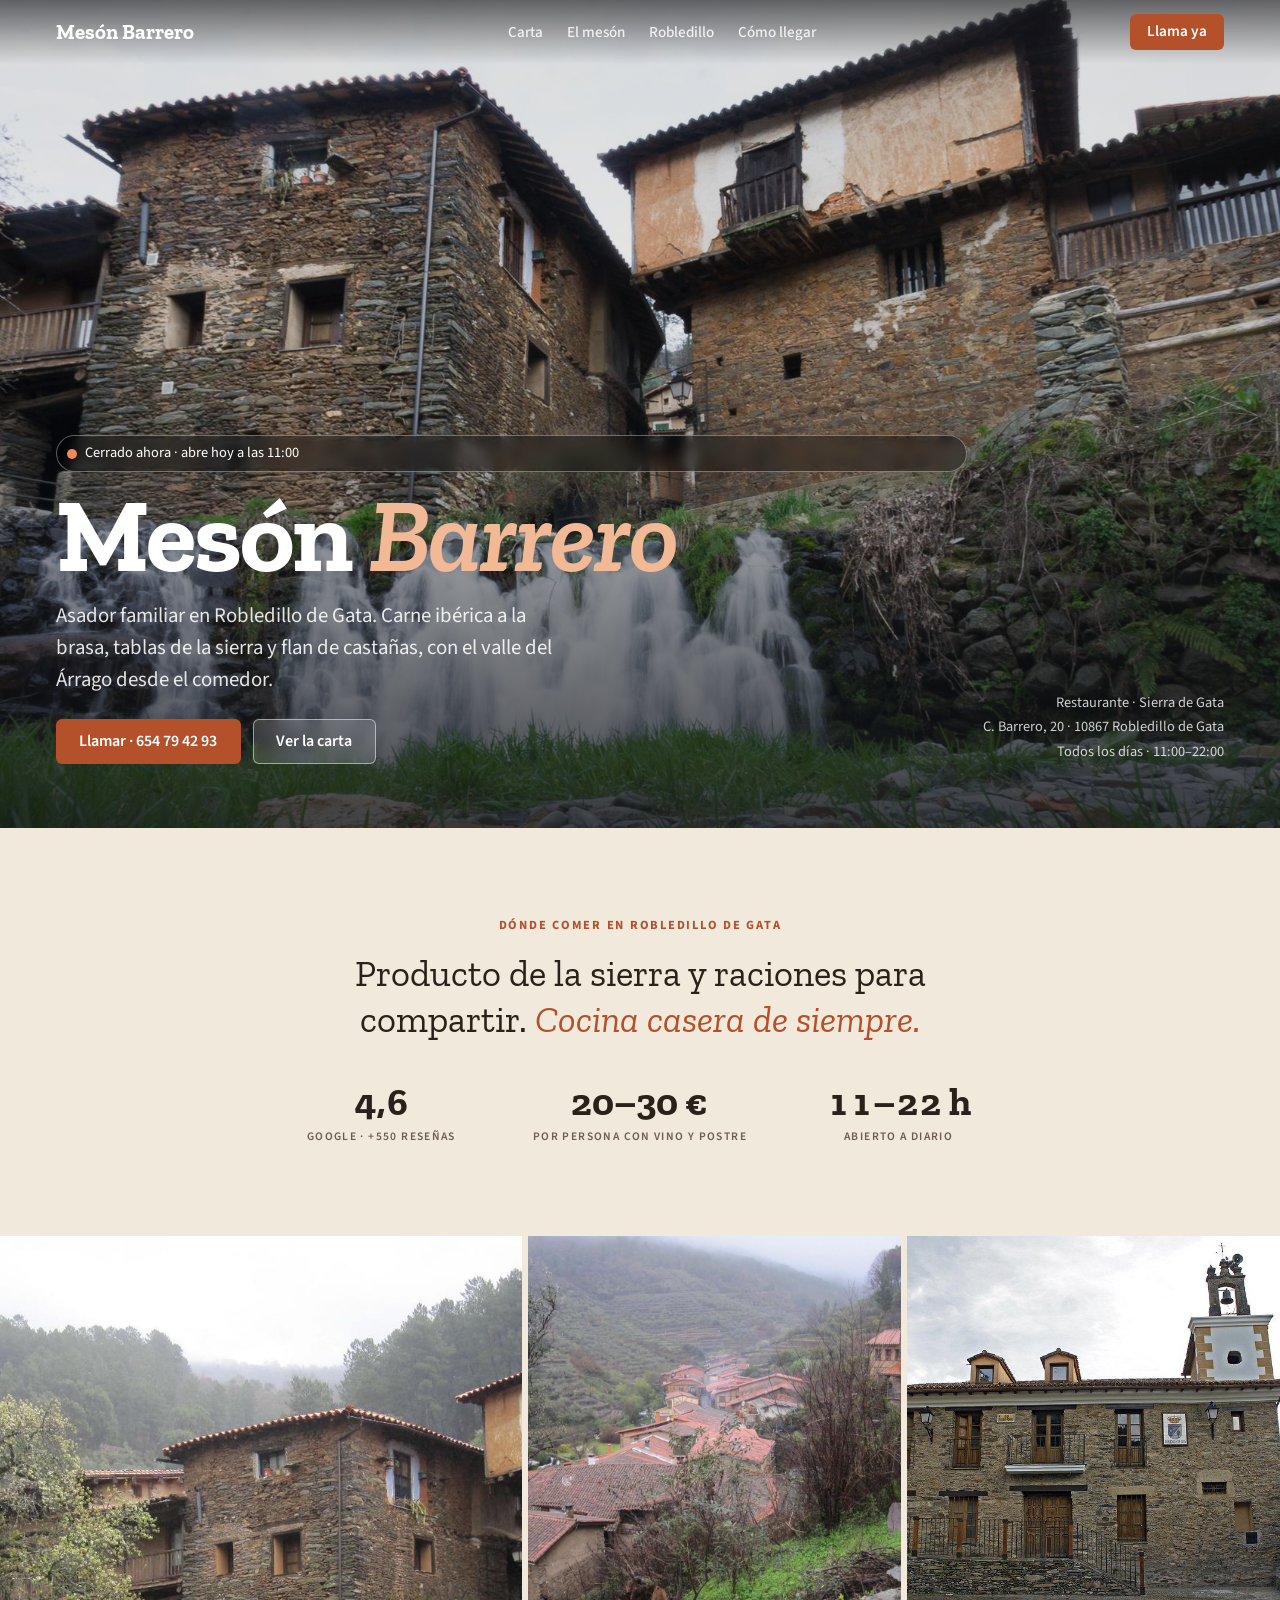
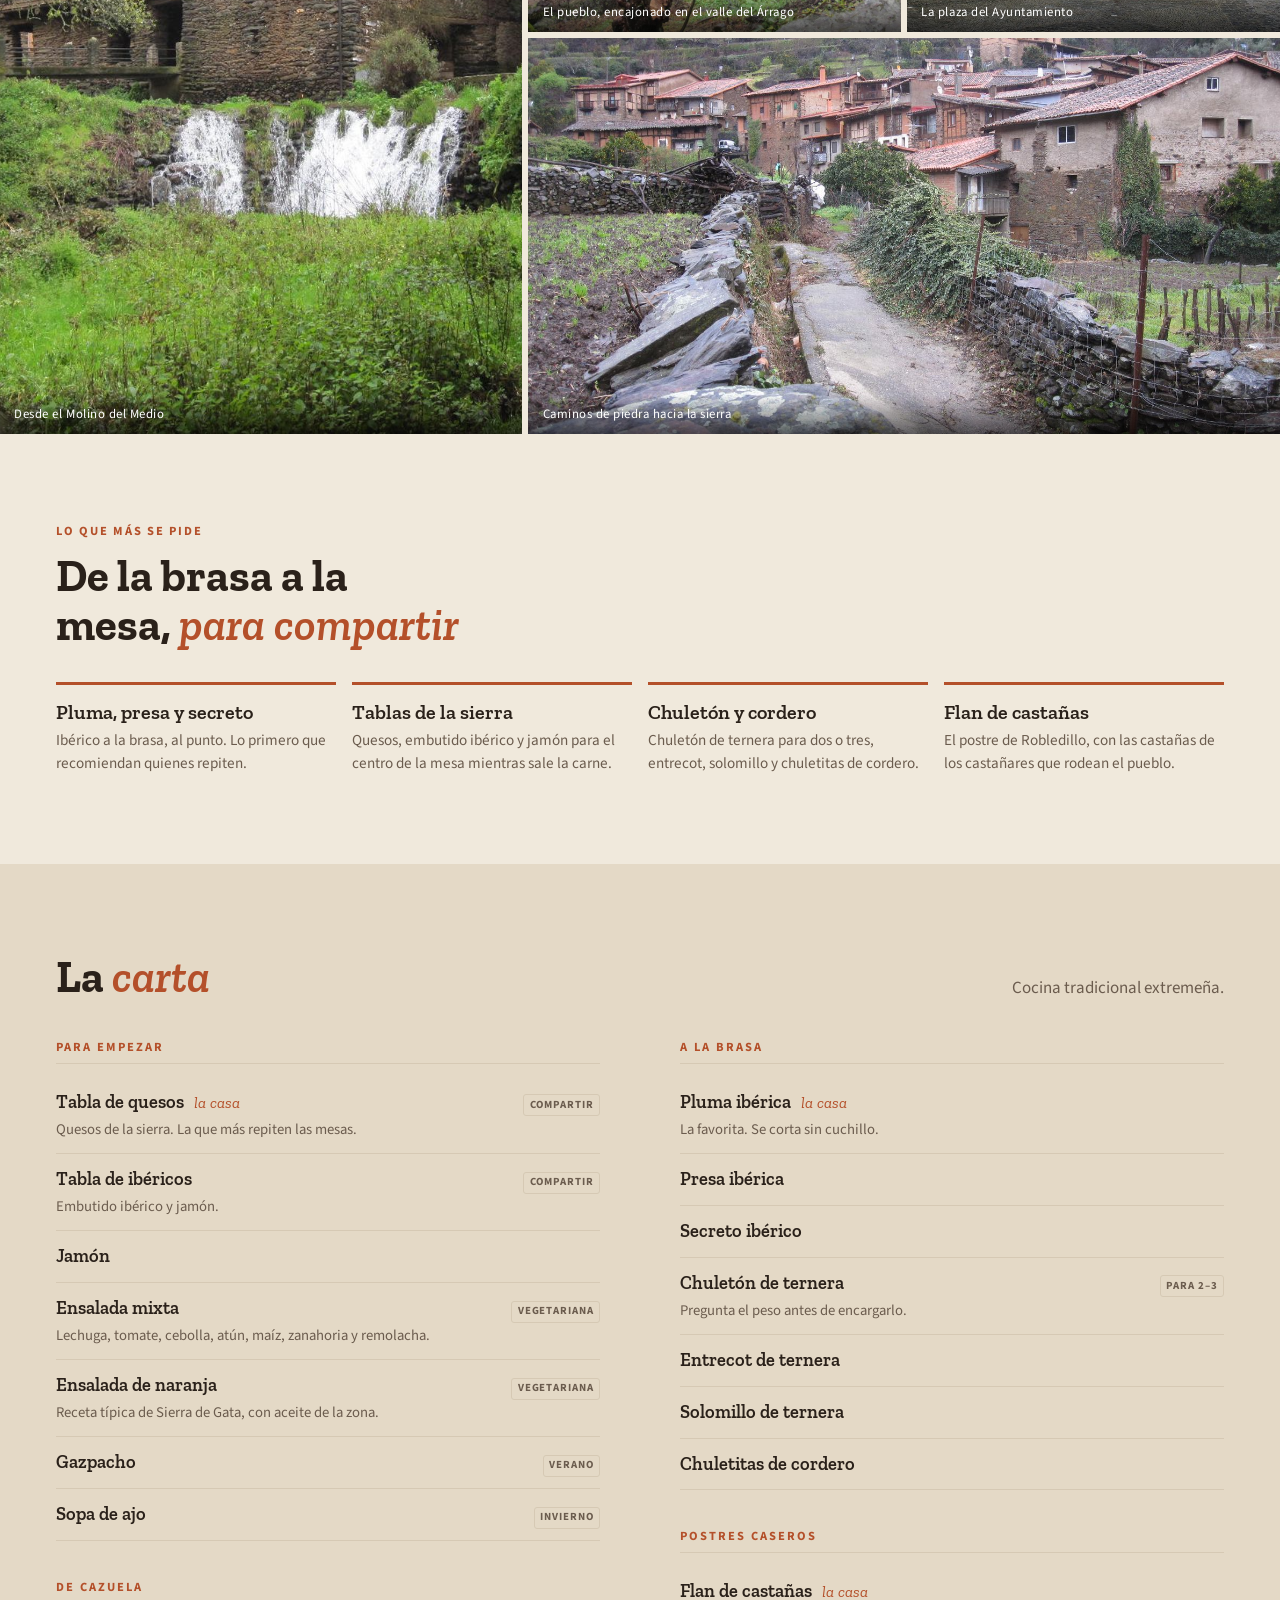
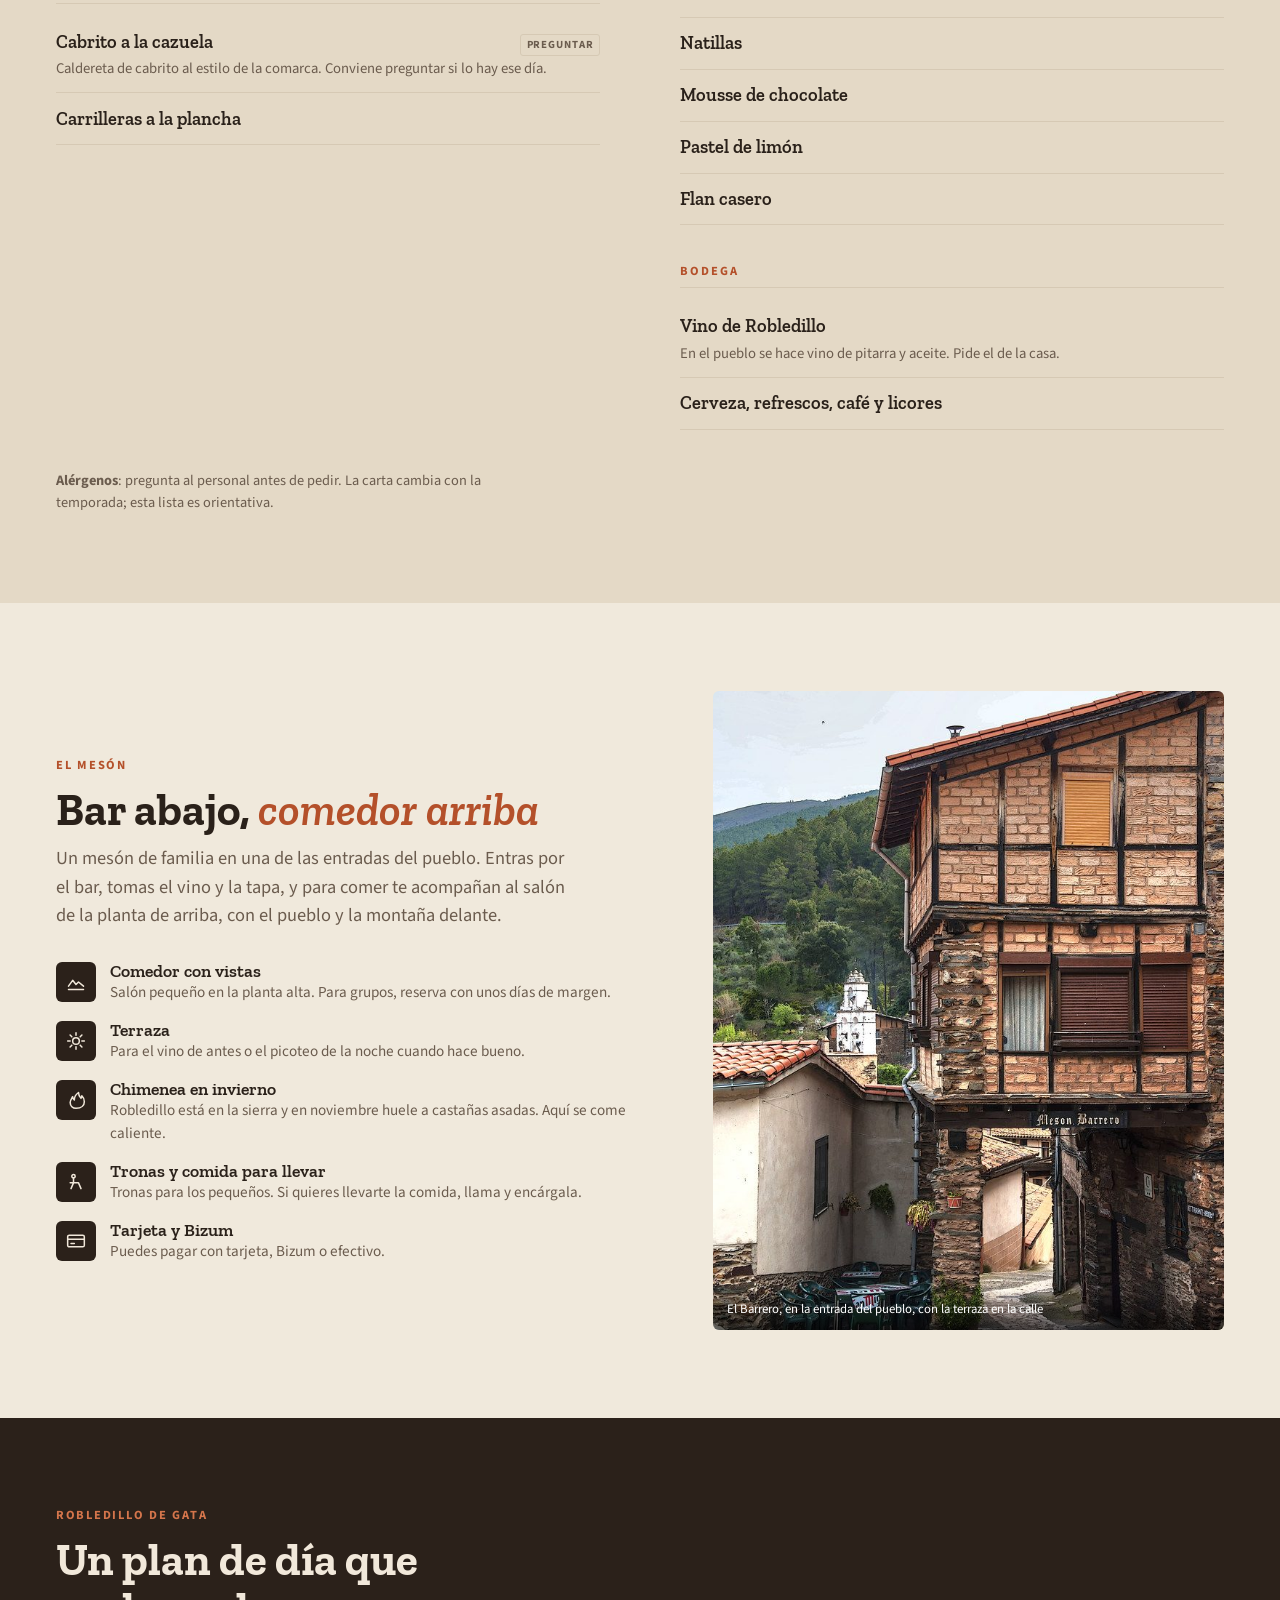
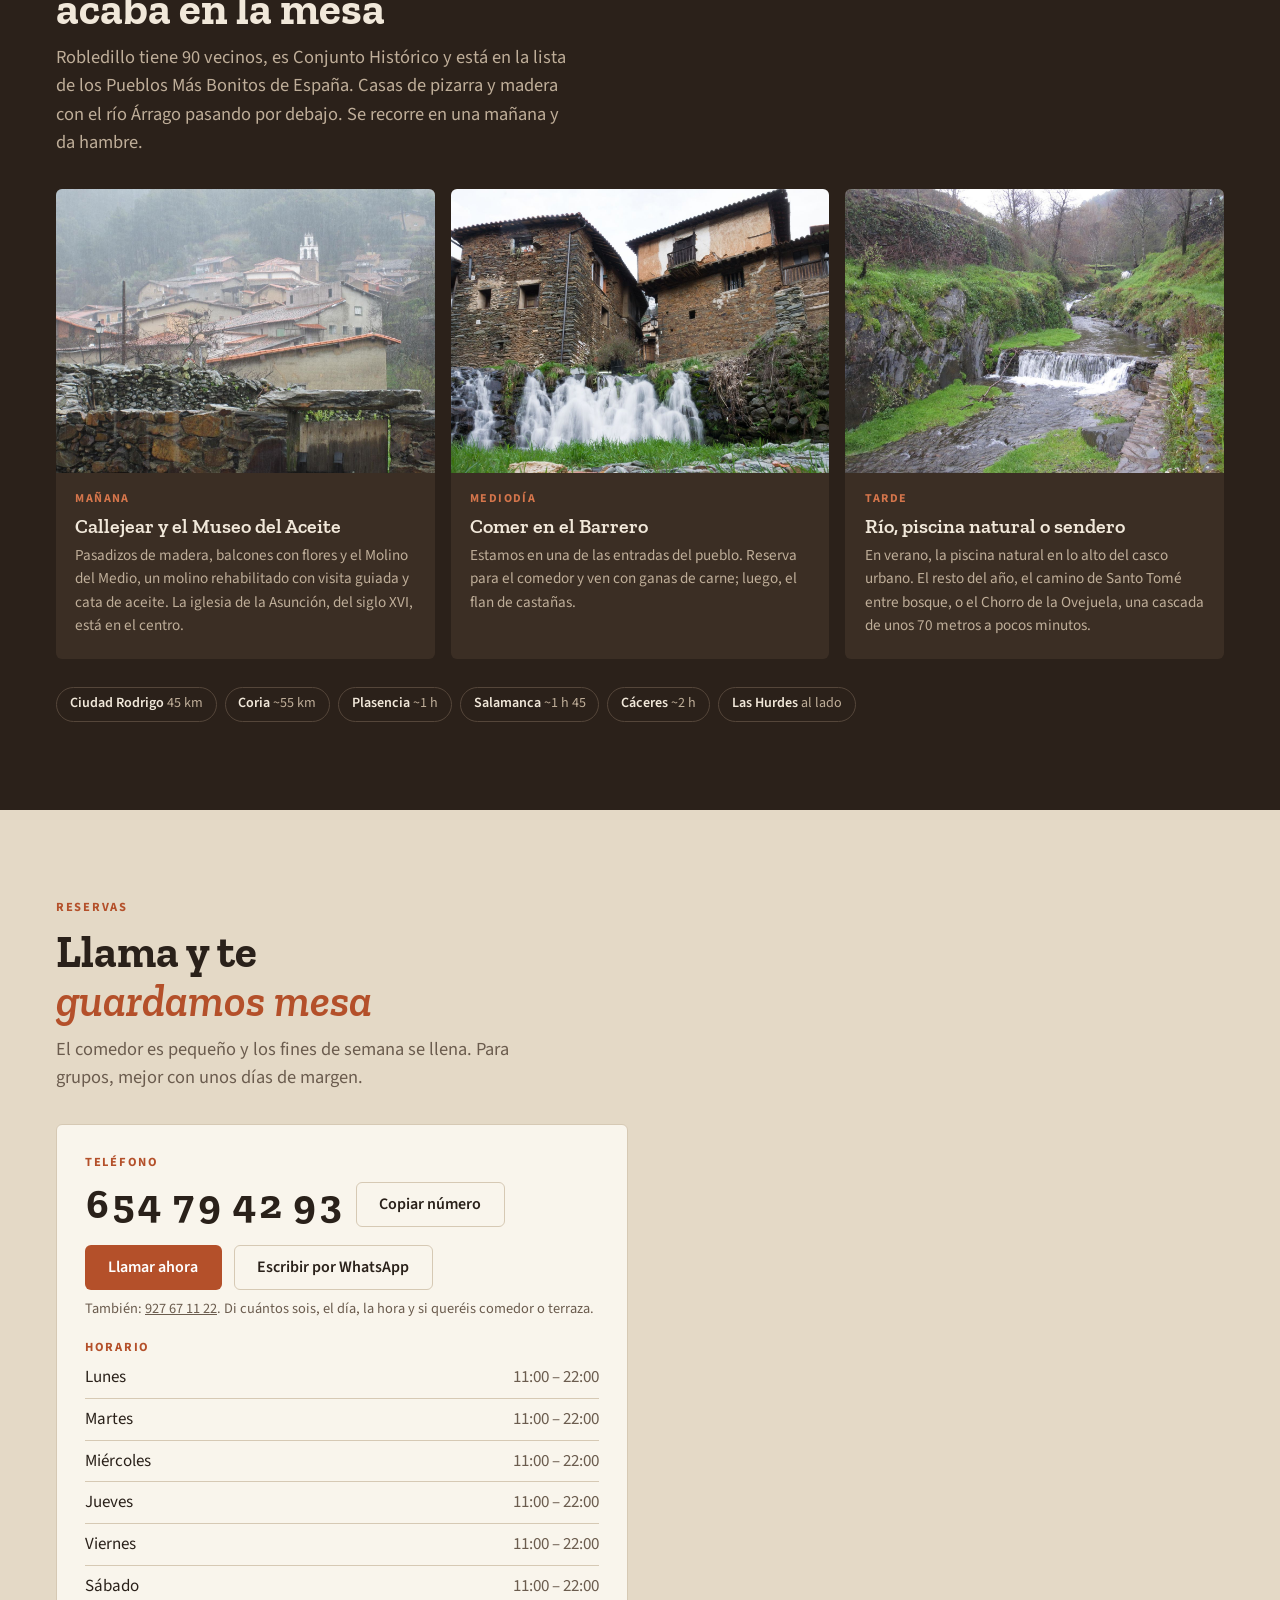
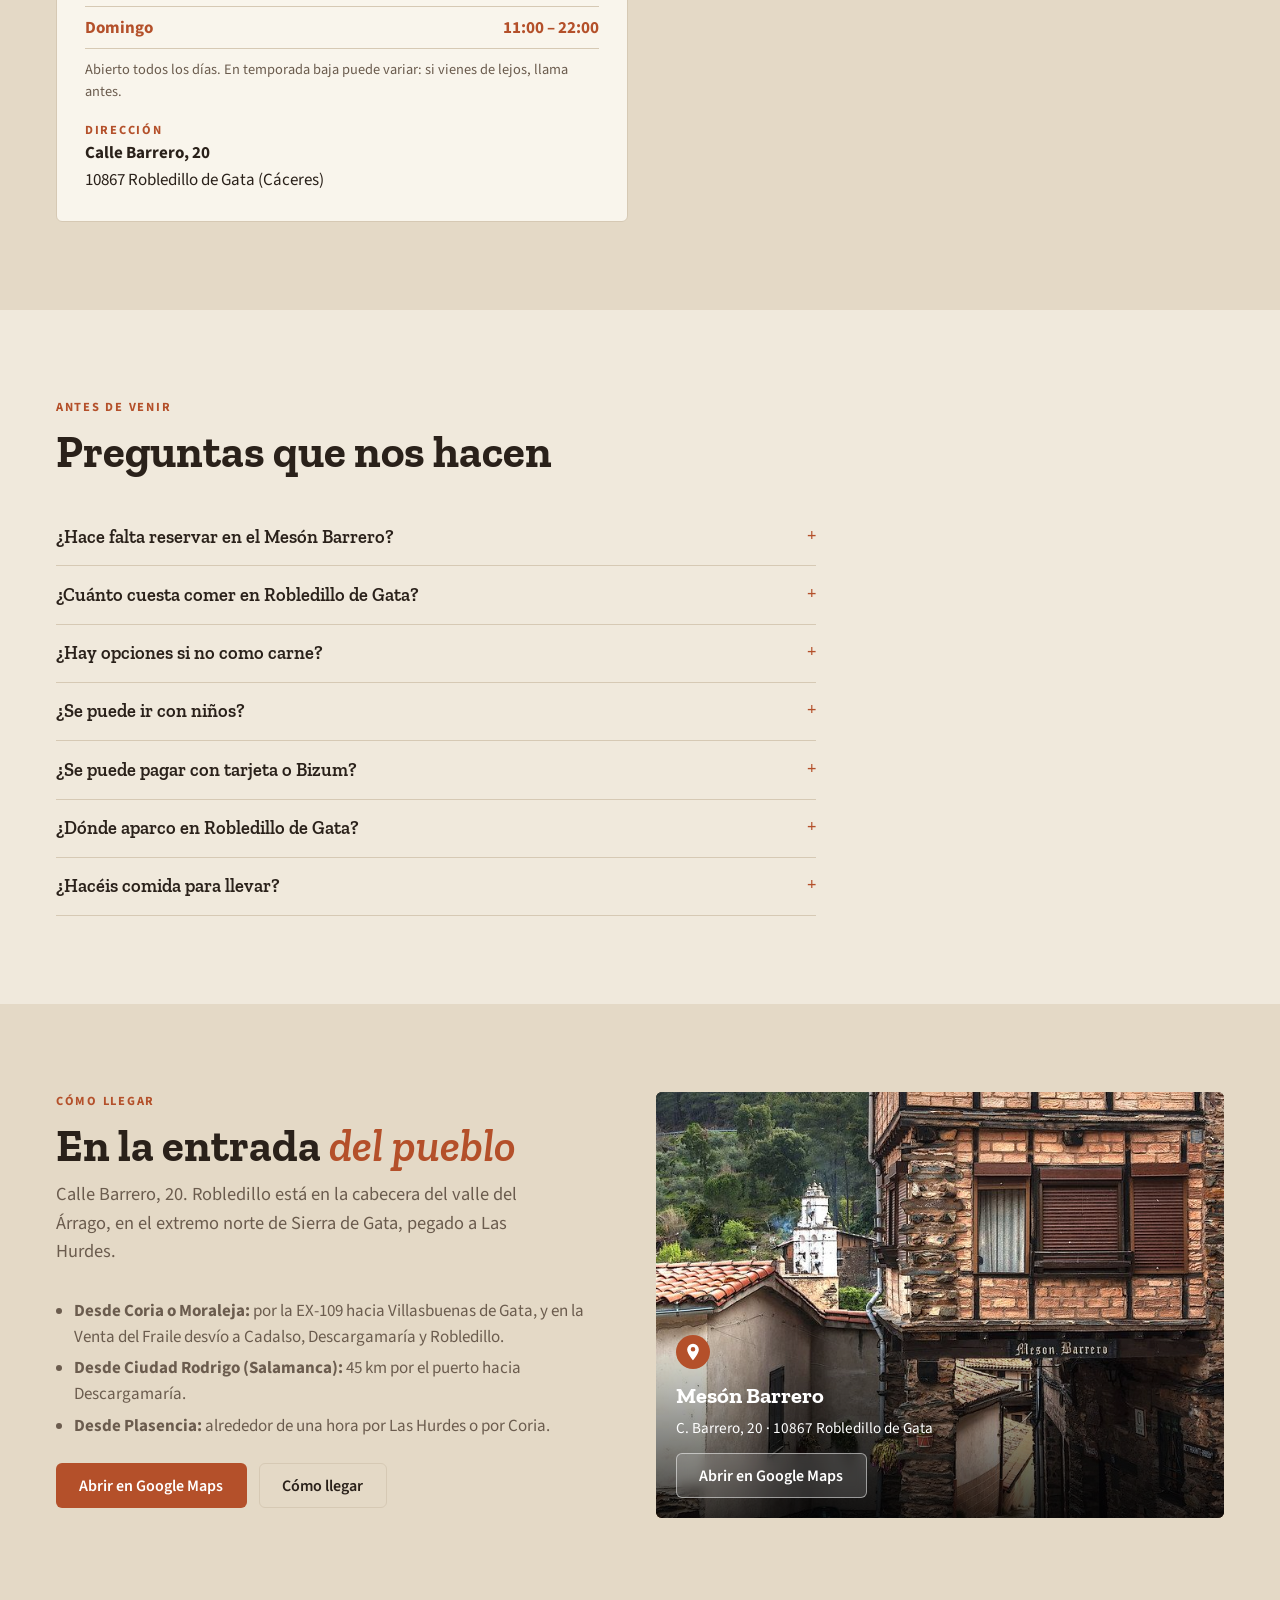
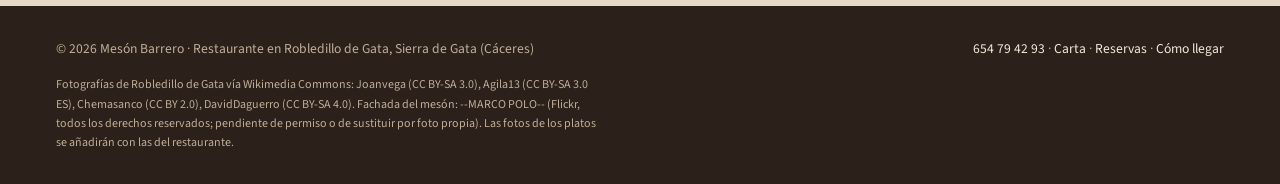
==== index.html @ 63cfd362 "Web del Mesón Barrero (Robledillo de Gata) Co-Authored-By: Claude Fable 5.1 <noreply@anthropic.com> " ====
<!doctype html>
<html lang="es">
<head>
<meta charset="utf-8">
<meta name="viewport" content="width=device-width, initial-scale=1, viewport-fit=cover">
<title>Mesón Barrero</title>
<meta name="description" content="Mesón Barrero, restaurante asador en Robledillo de Gata (Sierra de Gata, Cáceres). Dónde comer en Robledillo: carnes ibéricas a la brasa, tablas de quesos, cabrito y flan de castañas, con comedor con vistas. Reservas: 654 79 42 93.">
<meta name="keywords" content="restaurante Robledillo de Gata, dónde comer en Robledillo de Gata, Mesón Barrero, asador Sierra de Gata, comer en Sierra de Gata, carne a la brasa Cáceres, flan de castañas">
<meta name="robots" content="index, follow">
<meta name="geo.region" content="ES-CC">
<meta name="geo.placename" content="Robledillo de Gata">
<meta name="geo.position" content="40.3216618;-6.4710743">
<meta property="og:type" content="restaurant">
<meta property="og:title" content="Mesón Barrero · Restaurante en Robledillo de Gata">
<meta property="og:description" content="Carne a la brasa con la Sierra de Gata delante. Asador familiar en uno de los pueblos más bonitos de España.">
<meta property="og:image" content="img/meson.jpg">
<meta property="og:locale" content="es_ES">
<meta name="twitter:card" content="summary_large_image">
<link rel="preconnect" href="https://fonts.googleapis.com">
<link rel="stylesheet" href="https://fonts.googleapis.com/css2?family=Zilla+Slab:ital,wght@0,400;0,600;0,700;1,400;1,600&family=Source+Sans+3:ital,wght@0,400;0,500;0,600;0,700;1,400&display=swap">
<style>
/* Layout: foto a sangre arriba, columna de 1200px, mosaico de fotos del pueblo, carta a dos columnas, barra de acción fija en móvil. Pizarra + ascua + piedra. */
:root{
  /* Los materiales de la fachada: adobe y arena claros, madera de nogal oscura, teja y ladrillo */
  --bg:#f0e9dc;--bg-2:#e4d9c6;--surface:#f9f5ec;
  --fg:#2a211a;--fg-2:#6b5c4e;
  --slate:#2b211a;--slate-2:#3b2e24;--on-slate:#f1e8da;--on-slate-2:#bfae99;
  --ember:#b4502a;--ember-2:#d4754b;--line:#d6c9b4;--ok:#4a8a4f;
  --display:"Zilla Slab",Georgia,"Times New Roman",serif;
  --body:"Source Sans 3","Segoe UI",system-ui,sans-serif;
  --r:6px;
}
@media (prefers-color-scheme: dark){
  :root:not([data-theme="light"]){
    --bg:#1c1613;--bg-2:#241d18;--surface:#2a221c;--fg:#efe6d8;--fg-2:#b0a08c;
    --slate:#120e0b;--slate-2:#1f1814;--on-slate:#efe6d8;--on-slate-2:#a89882;
    --ember:#d4754b;--ember-2:#e58f68;--line:#3a2f27;--ok:#6cc27a;color-scheme:dark;
  }
}
:root[data-theme="dark"]{
  --bg:#1c1613;--bg-2:#241d18;--surface:#2a221c;--fg:#efe6d8;--fg-2:#b0a08c;
  --slate:#120e0b;--slate-2:#1f1814;--on-slate:#efe6d8;--on-slate-2:#a89882;
  --ember:#d4754b;--ember-2:#e58f68;--line:#3a2f27;--ok:#6cc27a;color-scheme:dark;
}
*{box-sizing:border-box}
html{scroll-behavior:smooth;scroll-padding-top:72px}
@media (prefers-reduced-motion:reduce){html{scroll-behavior:auto}*{animation:none!important;transition:none!important}}
body{margin:0;background:var(--bg);color:var(--fg);font-family:var(--body);font-size:17px;line-height:1.55;-webkit-font-smoothing:antialiased}
body::before{content:"";position:fixed;inset:0 0 auto;height:env(safe-area-inset-top,0px);z-index:10;background:var(--slate)}
a{color:inherit}
img{display:block;max-width:100%}
h1,h2,h3{font-family:var(--display);line-height:1.1;margin:0;text-wrap:balance}
h2{font-size:clamp(1.9rem,4.2vw,2.8rem);font-weight:700}
h2 em{font-style:italic;font-weight:600;color:var(--ember)}
h3{font-size:1.25rem;font-weight:600}
p{margin:0}
.wrap{max-width:1200px;margin:0 auto;padding-left:max(16px,env(safe-area-inset-left,0px));padding-right:max(16px,env(safe-area-inset-right,0px))}
.eyebrow{font-size:.78rem;font-weight:700;letter-spacing:.14em;text-transform:uppercase;color:var(--ember)}
.lead{font-size:1.15rem;color:var(--fg-2);max-width:60ch}
section{padding-block:3.5rem}
@media (min-width:760px){section{padding-block:5.5rem}}
.sec-head{display:grid;gap:.6rem;margin-bottom:2rem;max-width:64ch}

.btn{display:inline-flex;align-items:center;justify-content:center;gap:.5rem;padding:.85rem 1.4rem;border-radius:var(--r);font-weight:600;text-decoration:none;border:1.5px solid transparent;cursor:pointer;font-family:var(--body);font-size:1rem;line-height:1;transition:background .15s,transform .15s}
.btn:active{transform:translateY(1px)}
.btn:focus-visible,input:focus-visible,select:focus-visible,textarea:focus-visible,button:focus-visible,summary:focus-visible{outline:3px solid var(--ember-2);outline-offset:2px}
.btn-primary{background:var(--ember);color:#fff}
.btn-primary:hover{background:var(--ember-2)}
.btn-ghost{background:transparent;border-color:var(--line);color:var(--fg)}
.btn-ghost:hover{background:var(--bg-2)}
.btn-light{background:rgba(255,255,255,.14);border-color:rgba(255,255,255,.5);color:#fff;backdrop-filter:blur(6px)}
.btn-light:hover{background:rgba(255,255,255,.26)}

/* Cabecera flotante */
header{position:fixed;top:env(safe-area-inset-top,0px);left:0;right:0;z-index:9;color:#fff;transition:background .3s,color .3s,box-shadow .3s;background:linear-gradient(180deg,rgba(0,0,0,.55),rgba(0,0,0,0))}
header.solid{color:var(--fg);background:color-mix(in srgb,var(--bg) 88%,transparent);backdrop-filter:blur(14px);-webkit-backdrop-filter:blur(14px);box-shadow:0 1px 0 var(--line)}
.nav{display:flex;align-items:center;justify-content:space-between;gap:1rem;height:64px}
.brand{display:flex;align-items:center;gap:.6rem;text-decoration:none;font-family:var(--display);font-weight:700;font-size:1.3rem}
.brand svg{width:28px;height:28px;flex:none}
.nav ul{list-style:none;margin:0;padding:0;display:none;gap:1.5rem}
.nav ul a{text-decoration:none;font-weight:500;font-size:.95rem;opacity:.85}
.nav ul a:hover{opacity:1}
.nav .btn{padding:.6rem 1rem;font-size:.95rem}
@media (min-width:860px){.nav ul{display:flex}}

/* Hero a sangre */
.hero{position:relative;min-height:88svh;color:#fff;display:grid;align-items:end;padding:0;overflow:hidden}
.hero img{position:absolute;inset:0;width:100%;height:100%;object-fit:cover;object-position:50% 60%}
.hero::after{content:"";position:absolute;inset:0;background:linear-gradient(180deg,rgba(20,22,26,.15) 0%,rgba(20,22,26,.1) 40%,rgba(20,22,26,.78) 100%)}
.hero .wrap{position:relative;z-index:1;width:100%;padding-block:0 2.5rem;display:grid;gap:1rem}
.hero h1{font-size:clamp(3rem,10vw,6.5rem);font-weight:700;letter-spacing:-.02em;line-height:.95}
.hero h1 em{font-style:italic;font-weight:600;color:#f2b996}
.hero .sub{font-size:clamp(1.05rem,2vw,1.3rem);max-width:52ch;color:rgba(255,255,255,.88)}
.hero-row{display:flex;flex-wrap:wrap;gap:.75rem;align-items:center;margin-top:.5rem}
.status{display:inline-flex;align-items:center;gap:.5rem;background:rgba(0,0,0,.35);border:1px solid rgba(255,255,255,.35);border-radius:999px;padding:.4rem .9rem .4rem .6rem;font-size:.9rem;backdrop-filter:blur(6px)}
.status .dot{width:10px;height:10px;border-radius:50%;background:#bbb}
.status.open .dot{background:#6cc27a}
.status.closed .dot{background:#f28a56}
@media (min-width:760px){.hero{min-height:92svh}.hero .wrap{padding-block:0 4rem;grid-template-columns:1fr auto;align-items:end}.hero .meta{text-align:right;font-size:.95rem;line-height:1.8;color:rgba(255,255,255,.85)}}
.hero .meta{font-size:.9rem;line-height:1.7;color:rgba(255,255,255,.8)}

/* Intro + datos */
.intro{text-align:center}
.intro p.big{font-family:var(--display);font-size:clamp(1.5rem,3vw,2.3rem);line-height:1.25;max-width:30ch;margin:1rem auto 0;font-weight:400}
.intro p.big em{font-style:italic;color:var(--ember)}
.facts{display:grid;grid-template-columns:repeat(3,1fr);gap:1rem;margin:2.5rem auto 0;max-width:760px}
.facts div{text-align:center}
.facts strong{display:block;font-family:var(--display);font-size:clamp(1.6rem,4vw,2.4rem);font-weight:700;line-height:1;font-variant-numeric:tabular-nums}
.facts span{font-size:.72rem;letter-spacing:.12em;text-transform:uppercase;color:var(--fg-2);font-weight:600}

/* Mosaico de fotos */
.strip{padding:0}
.mosaic{display:grid;grid-template-columns:1.4fr 1fr 1fr;grid-auto-rows:min(44vh,420px);gap:6px}
.mosaic figure{margin:0;position:relative;overflow:hidden;background:var(--bg-2)}
.mosaic img{width:100%;height:100%;object-fit:cover;transition:transform 1.2s ease}
.mosaic figure:hover img{transform:scale(1.03)}
.mosaic figcaption{position:absolute;left:0;right:0;bottom:0;padding:.6rem .9rem;font-size:.8rem;color:#fff;background:linear-gradient(0deg,rgba(0,0,0,.6),transparent);letter-spacing:.04em}
.mosaic .tall{grid-row:span 2}
.mosaic .wide{grid-column:span 2}
@media (max-width:760px){
  .mosaic{display:flex;overflow-x:auto;gap:6px;scroll-snap-type:x mandatory;-webkit-overflow-scrolling:touch;scrollbar-width:none;padding-inline:max(16px,env(safe-area-inset-left,0px))}
  .mosaic::-webkit-scrollbar{display:none}
  .mosaic figure{flex:0 0 80vw;height:62vw;scroll-snap-align:center;border-radius:var(--r)}
}

/* Lo que piden */
.picks{display:grid;gap:1rem}
@media (min-width:640px){.picks{grid-template-columns:repeat(2,1fr)}}
@media (min-width:980px){.picks{grid-template-columns:repeat(4,1fr)}}
.pick{border-top:3px solid var(--ember);padding-top:1rem;display:grid;gap:.4rem;align-content:start}
.pick h3{font-size:1.25rem}
.pick p{color:var(--fg-2);font-size:.95rem}

/* Carta */
.carta{background:var(--bg-2)}
.carta .head{display:flex;justify-content:space-between;align-items:flex-end;gap:1.5rem;flex-wrap:wrap;margin-bottom:2.5rem}
.carta .head p{max-width:40ch;color:var(--fg-2)}
.cols{display:grid;gap:0 5rem}
@media (min-width:860px){.cols{grid-template-columns:1fr 1fr}}
.grp{margin-bottom:2.5rem}
.grp h3{font-size:.78rem;letter-spacing:.16em;text-transform:uppercase;color:var(--ember);font-weight:700;margin-bottom:.8rem;padding-bottom:.5rem;border-bottom:1px solid var(--line);font-family:var(--body)}
.d{display:grid;grid-template-columns:1fr auto;gap:.15rem .75rem;padding:.7rem 0;border-bottom:1px solid var(--line);align-items:baseline}
.d b{font-weight:600;font-family:var(--display);font-size:1.15rem}
.d b i{font-style:italic;font-weight:400;color:var(--ember);font-size:1rem;margin-left:.4rem}
.d small{grid-column:1/-1;color:var(--fg-2);font-size:.92rem}
.d .tag{font-size:.68rem;font-weight:700;letter-spacing:.08em;text-transform:uppercase;color:var(--fg-2);border:1px solid var(--line);border-radius:3px;padding:.1rem .35rem;white-space:nowrap}
.carta .foot{color:var(--fg-2);font-size:.9rem;max-width:70ch;display:grid;gap:.3rem}

/* El mesón */
.meson{display:grid;gap:2rem}
@media (min-width:860px){.meson{grid-template-columns:1.1fr .9fr;align-items:center}}
.spaces{display:grid;gap:1rem}
.space{display:grid;grid-template-columns:40px 1fr;gap:.9rem;align-items:start}
.space .ic{width:40px;height:40px;border-radius:var(--r);background:var(--slate);color:var(--on-slate);display:grid;place-items:center}
.space .ic svg{width:20px;height:20px}
.space h3{font-size:1.1rem}
.space p{color:var(--fg-2);font-size:.95rem}
.photo{border-radius:var(--r);overflow:hidden;position:relative}
.photo img{width:100%;height:100%;object-fit:cover;aspect-ratio:4/5;max-height:640px}
.photo figcaption{position:absolute;left:0;right:0;bottom:0;padding:.6rem .9rem;font-size:.8rem;color:#fff;background:linear-gradient(0deg,rgba(0,0,0,.6),transparent)}

/* Robledillo */
.pueblo{background:var(--slate);color:var(--on-slate)}
.pueblo .eyebrow{color:var(--ember-2)}
.pueblo .lead{color:var(--on-slate-2)}
.plan{display:grid;gap:1rem;margin-top:2rem}
@media (min-width:760px){.plan{grid-template-columns:repeat(3,1fr)}}
.plan-item{border-radius:var(--r);overflow:hidden;background:var(--slate-2);display:grid;grid-template-rows:auto 1fr}
.plan-item img{width:100%;aspect-ratio:4/3;object-fit:cover}
.plan-item div{padding:1.1rem 1.2rem 1.3rem;display:grid;gap:.4rem;align-content:start}
.plan-item .when{font-size:.75rem;font-weight:700;letter-spacing:.12em;text-transform:uppercase;color:var(--ember-2)}
.plan-item p{color:var(--on-slate-2);font-size:.95rem}
.dist{display:flex;flex-wrap:wrap;gap:.5rem;margin-top:1.75rem}
.dist span{border:1px solid #55463a;border-radius:999px;padding:.35rem .8rem;font-size:.88rem;color:var(--on-slate-2)}
.dist span b{color:var(--on-slate);font-weight:600}

/* Reservas */
.reservas{background:var(--bg-2)}
.res-grid{display:grid;gap:1.5rem}
@media (min-width:900px){.res-grid{grid-template-columns:1fr 1fr}}
.card{background:var(--surface);border:1px solid var(--line);border-radius:var(--r);padding:1.25rem;display:grid;gap:1.1rem;align-content:start}
@media (min-width:760px){.card{padding:1.75rem}}
.phone-big{font-family:var(--display);font-size:clamp(1.9rem,5vw,2.6rem);font-weight:700;letter-spacing:.02em;font-variant-numeric:tabular-nums;text-decoration:none}
.phone-row{display:flex;flex-wrap:wrap;align-items:center;gap:.75rem}
.hours{list-style:none;margin:0;padding:0}
.hours li{display:flex;justify-content:space-between;gap:1rem;padding:.45rem 0;border-bottom:1px solid var(--line);font-variant-numeric:tabular-nums}
.hours li span:last-child{color:var(--fg-2)}
.hours li.today{font-weight:700}
.hours li.today span{color:var(--ember)}
.small{font-size:.9rem;color:var(--fg-2)}
form{display:grid;gap:.9rem}
.f2{display:grid;gap:.9rem}
@media (min-width:520px){.f2{grid-template-columns:1fr 1fr}}
label{display:grid;gap:.3rem;font-weight:600;font-size:.92rem}
input,select,textarea{font:inherit;font-size:1rem;padding:.75rem .85rem;border:1.5px solid var(--line);border-radius:var(--r);background:var(--bg);color:var(--fg);width:100%}
textarea{min-height:80px;resize:vertical}
.msg{border-left:3px solid var(--ember);background:var(--bg);padding:.9rem 1rem;font-size:.95rem;display:grid;gap:.5rem}
.msg strong{font-family:var(--display);font-size:1.05rem}

/* FAQ */
details{border-bottom:1px solid var(--line);padding:.9rem 0}
summary{cursor:pointer;font-weight:600;font-family:var(--display);font-size:1.15rem;list-style:none;display:flex;justify-content:space-between;gap:1rem}
summary::-webkit-details-marker{display:none}
summary::after{content:"+";color:var(--ember);font-weight:400;font-size:1.4rem;line-height:1}
details[open] summary::after{content:"–"}
details p{color:var(--fg-2);padding-top:.5rem;max-width:65ch}

/* Cómo llegar */
.llegar{display:grid;gap:2rem}
@media (min-width:860px){.llegar{grid-template-columns:1fr 1fr}}
.llegar ul{margin:.5rem 0 0;padding-left:1.1rem;color:var(--fg-2)}
.llegar li{margin:.3rem 0}
.mapcard{display:block;position:relative;border-radius:var(--r);overflow:hidden;aspect-ratio:4/3;max-width:100%;text-decoration:none;color:#fff;background:var(--slate)}
.mapcard img{position:absolute;inset:0;width:100%;height:100%;object-fit:cover;transition:transform 1.2s ease}
.mapcard:hover img{transform:scale(1.03)}
.mapcard-body{position:absolute;inset:auto 0 0;padding:1.25rem;display:grid;gap:.2rem;background:linear-gradient(0deg,rgba(0,0,0,.78),rgba(0,0,0,0));font-size:.95rem}
.mapcard-body strong{font-family:var(--display);font-size:1.4rem}
.mapcard .pin{width:34px;height:34px;border-radius:50%;background:var(--ember);display:grid;place-items:center;margin-bottom:.4rem}
.mapcard .pin svg{width:20px;height:20px}

footer{background:var(--slate);color:var(--on-slate-2);padding-block:2rem;font-size:.85rem}
footer .wrap{display:grid;gap:1rem}
footer .row{display:flex;flex-wrap:wrap;gap:1rem;justify-content:space-between}
footer a{color:var(--on-slate);text-decoration:none}
footer a:hover{text-decoration:underline}
footer .credits{font-size:.75rem;line-height:1.6;max-width:90ch}

/* Barra móvil */
.bar{display:none}
@media (max-width:760px){
  body{padding-bottom:calc(76px + env(safe-area-inset-bottom,0px))}
  .bar{display:grid;grid-template-columns:1.2fr 1fr 1fr 1fr;gap:6px;position:fixed;left:0;right:0;bottom:0;z-index:8;padding:10px max(12px,env(safe-area-inset-right,0px)) calc(10px + env(safe-area-inset-bottom,0px)) max(12px,env(safe-area-inset-left,0px));background:color-mix(in srgb,var(--bg) 92%,transparent);backdrop-filter:blur(14px);-webkit-backdrop-filter:blur(14px);border-top:1px solid var(--line)}
  .bar a{display:grid;place-items:center;padding:12px 2px;border-radius:var(--r);font-size:.82rem;font-weight:600;border:1px solid var(--line);background:var(--surface);text-decoration:none;white-space:nowrap}
  .bar a.call{background:var(--ember);color:#fff;border-color:var(--ember)}
  /* Móvil: hero más corto, botones a todo el ancho, secciones más compactas */
  .hero{min-height:82svh}
  .hero .wrap{padding-block:0 1.75rem}
  .hero h1{font-size:clamp(2.8rem,16vw,4rem)}
  .hero .sub{font-size:1rem}
  .hero-row .btn{flex:1 1 100%;padding:1rem}
  .hero .meta{display:none}
  section{padding-block:2.75rem}
  .facts{gap:.5rem}
  .facts span{font-size:.62rem;letter-spacing:.08em}
  .intro p.big{font-size:1.35rem}
  .carta .head{margin-bottom:1.5rem}
  .grp{margin-bottom:1.75rem}
  .phone-row .btn{display:none}
  .hero-row .btn{flex:1 1 100%}
}
</style>
</head>
<body>


<header id="hdr">
  <div class="wrap nav">
    <a class="brand" href="#inicio" aria-label="Mesón Barrero, inicio">Mesón Barrero</a>
    <ul>
      <li><a href="#carta">Carta</a></li>
      <li><a href="#meson">El mesón</a></li>
      <li><a href="#robledillo">Robledillo</a></li>
      <li><a href="#llegar">Cómo llegar</a></li>
    </ul>
    <a class="btn btn-primary" href="tel:+34654794293">Llama ya</a>
  </div>
</header>

<main id="inicio">
<section class="hero">
  <img src="img/hero.jpg" alt="Casas de pizarra de Robledillo de Gata sobre una cascada del río Árrago" fetchpriority="high">
  <div class="wrap">
    <div style="display:grid;gap:.9rem">
      <span class="status" id="status" aria-live="polite"><span class="dot"></span><span id="status-text">Consultando horario…</span></span>
      <h1>Mesón <em>Barrero</em></h1>
      <p class="sub">Asador familiar en Robledillo de Gata. Carne ibérica a la brasa, tablas de la sierra y flan de castañas, con el valle del Árrago desde el comedor.</p>
      <div class="hero-row">
        <a class="btn btn-primary" href="tel:+34654794293">Llamar · 654 79 42 93</a>
        <a class="btn btn-light" href="#carta">Ver la carta</a>
      </div>
    </div>
    <div class="meta">Restaurante · Sierra de Gata<br>C. Barrero, 20 · 10867 Robledillo de Gata<br>Todos los días · 11:00–22:00</div>
  </div>
</section>

<section class="intro">
  <div class="wrap">
    <p class="eyebrow">Dónde comer en Robledillo de Gata</p>
    <p class="big">Producto de la sierra y raciones para compartir. <em>Cocina casera de siempre.</em></p>
    <div class="facts">
      <div><strong>4,6</strong><span>Google · +550 reseñas</span></div>
      <div><strong>20–30 €</strong><span>por persona con vino y postre</span></div>
      <div><strong>11–22 h</strong><span>abierto a diario</span></div>
    </div>
  </div>
</section>

<section class="strip" aria-label="Fotos de Robledillo de Gata">
  <div class="mosaic">
    <figure class="tall"><img src="img/molino.jpg" alt="Casas de pizarra de Robledillo de Gata junto a una cascada, vistas desde el Molino del Medio" loading="lazy"><figcaption>Desde el Molino del Medio</figcaption></figure>
    <figure><img src="img/valle.jpg" alt="Vista de Robledillo de Gata en el valle, con tejados rojos y la Sierra de Gata al fondo" loading="lazy"><figcaption>El pueblo, encajonado en el valle del Árrago</figcaption></figure>
    <figure><img src="img/plaza.jpg" alt="Ayuntamiento de Robledillo de Gata, fachada de piedra con campanario" loading="lazy"><figcaption>La plaza del Ayuntamiento</figcaption></figure>
    <figure class="wide"><img src="img/caminos.jpg" alt="Camino empedrado entre huertos a la salida de Robledillo de Gata" loading="lazy"><figcaption>Caminos de piedra hacia la sierra</figcaption></figure>
  </div>
</section>

<section id="destacados">
  <div class="wrap">
    <div class="sec-head">
      <p class="eyebrow">Lo que más se pide</p>
      <h2>De la brasa a la mesa, <em>para compartir</em></h2>
    </div>
    <div class="picks">
      <article class="pick"><h3>Pluma, presa y secreto</h3><p>Ibérico a la brasa, al punto. Lo primero que recomiendan quienes repiten.</p></article>
      <article class="pick"><h3>Tablas de la sierra</h3><p>Quesos, embutido ibérico y jamón para el centro de la mesa mientras sale la carne.</p></article>
      <article class="pick"><h3>Chuletón y cordero</h3><p>Chuletón de ternera para dos o tres, entrecot, solomillo y chuletitas de cordero.</p></article>
      <article class="pick"><h3>Flan de castañas</h3><p>El postre de Robledillo, con las castañas de los castañares que rodean el pueblo.</p></article>
    </div>
  </div>
</section>

<section class="carta" id="carta">
  <div class="wrap">
    <div class="head">
      <h2>La <em>carta</em></h2>
      <p>Cocina tradicional extremeña.</p>
    </div>
    <div class="cols">
      <div>
        <div class="grp"><h3>Para empezar</h3>
          <div class="d"><b>Tabla de quesos <i>la casa</i></b><span class="tag">Compartir</span><small>Quesos de la sierra. La que más repiten las mesas.</small></div>
          <div class="d"><b>Tabla de ibéricos</b><span class="tag">Compartir</span><small>Embutido ibérico y jamón.</small></div>
          <div class="d"><b>Jamón</b><span></span></div>
          <div class="d"><b>Ensalada mixta</b><span class="tag">Vegetariana</span><small>Lechuga, tomate, cebolla, atún, maíz, zanahoria y remolacha.</small></div>
          <div class="d"><b>Ensalada de naranja</b><span class="tag">Vegetariana</span><small>Receta típica de Sierra de Gata, con aceite de la zona.</small></div>
          <div class="d"><b>Gazpacho</b><span class="tag">Verano</span></div>
          <div class="d"><b>Sopa de ajo</b><span class="tag">Invierno</span></div>
        </div>
        <div class="grp"><h3>De cazuela</h3>
          <div class="d"><b>Cabrito a la cazuela</b><span class="tag">Preguntar</span><small>Caldereta de cabrito al estilo de la comarca. Conviene preguntar si lo hay ese día.</small></div>
          <div class="d"><b>Carrilleras a la plancha</b><span></span></div>
        </div>
      </div>
      <div>
        <div class="grp"><h3>A la brasa</h3>
          <div class="d"><b>Pluma ibérica <i>la casa</i></b><span></span><small>La favorita. Se corta sin cuchillo.</small></div>
          <div class="d"><b>Presa ibérica</b><span></span></div>
          <div class="d"><b>Secreto ibérico</b><span></span></div>
          <div class="d"><b>Chuletón de ternera</b><span class="tag">Para 2–3</span><small>Pregunta el peso antes de encargarlo.</small></div>
          <div class="d"><b>Entrecot de ternera</b><span></span></div>
          <div class="d"><b>Solomillo de ternera</b><span></span></div>
          <div class="d"><b>Chuletitas de cordero</b><span></span></div>
        </div>
        <div class="grp"><h3>Postres caseros</h3>
          <div class="d"><b>Flan de castañas <i>la casa</i></b><span></span></div>
          <div class="d"><b>Natillas</b><span></span></div>
          <div class="d"><b>Mousse de chocolate</b><span></span></div>
          <div class="d"><b>Pastel de limón</b><span></span></div>
          <div class="d"><b>Flan casero</b><span></span></div>
        </div>
        <div class="grp"><h3>Bodega</h3>
          <div class="d"><b>Vino de Robledillo</b><span></span><small>En el pueblo se hace vino de pitarra y aceite. Pide el de la casa.</small></div>
          <div class="d"><b>Cerveza, refrescos, café y licores</b><span></span></div>
        </div>
      </div>
    </div>
    <div class="foot">
      <span><b>Alérgenos</b>: pregunta al personal antes de pedir. La carta cambia con la temporada; esta lista es orientativa.</span>
    </div>
  </div>
</section>

<section id="meson">
  <div class="wrap meson">
    <div>
      <div class="sec-head">
        <p class="eyebrow">El mesón</p>
        <h2>Bar abajo, <em>comedor arriba</em></h2>
        <p class="lead">Un mesón de familia en una de las entradas del pueblo. Entras por el bar, tomas el vino y la tapa, y para comer te acompañan al salón de la planta de arriba, con el pueblo y la montaña delante.</p>
      </div>
      <div class="spaces">
        <div class="space"><div class="ic"><svg viewBox="0 0 24 24" fill="none" stroke="currentColor" stroke-width="1.8" stroke-linecap="round" stroke-linejoin="round"><path d="M3 17l5-7 4 5 3-3 6 5"/><path d="M3 21h18"/></svg></div><div><h3>Comedor con vistas</h3><p>Salón pequeño en la planta alta. Para grupos, reserva con unos días de margen.</p></div></div>
        <div class="space"><div class="ic"><svg viewBox="0 0 24 24" fill="none" stroke="currentColor" stroke-width="1.8" stroke-linecap="round" stroke-linejoin="round"><circle cx="12" cy="12" r="4"/><path d="M12 2v3M12 19v3M2 12h3M19 12h3M4.9 4.9l2.1 2.1M17 17l2.1 2.1M4.9 19.1L7 17M17 7l2.1-2.1"/></svg></div><div><h3>Terraza</h3><p>Para el vino de antes o el picoteo de la noche cuando hace bueno.</p></div></div>
        <div class="space"><div class="ic"><svg viewBox="0 0 24 24" fill="none" stroke="currentColor" stroke-width="1.8" stroke-linecap="round" stroke-linejoin="round"><path d="M12 22c-4 0-7-3-7-7 0-3 2-5 3-7 0 2 1 3 2 4 0-4 2-7 5-9 0 3 1 5 3 7 1-1 1-2 1-3 2 2 3 4 3 7 0 4-3 8-10 8z"/></svg></div><div><h3>Chimenea en invierno</h3><p>Robledillo está en la sierra y en noviembre huele a castañas asadas. Aquí se come caliente.</p></div></div>
        <div class="space"><div class="ic"><svg viewBox="0 0 24 24" fill="none" stroke="currentColor" stroke-width="1.8" stroke-linecap="round" stroke-linejoin="round"><circle cx="9" cy="5" r="2"/><path d="M9 7v6h6l3 7M9 13l-3 7M5 13h4"/></svg></div><div><h3>Tronas y comida para llevar</h3><p>Tronas para los pequeños. Si quieres llevarte la comida, llama y encárgala.</p></div></div>
        <div class="space"><div class="ic"><svg viewBox="0 0 24 24" fill="none" stroke="currentColor" stroke-width="1.8" stroke-linecap="round" stroke-linejoin="round"><rect x="2" y="5" width="20" height="14" rx="2"/><path d="M2 10h20M6 15h4"/></svg></div><div><h3>Tarjeta y Bizum</h3><p>Puedes pagar con tarjeta, Bizum o efectivo.</p></div></div>
      </div>
    </div>
    <figure class="photo" style="margin:0"><img src="img/meson.jpg" alt="Fachada del Mesón Barrero en Robledillo de Gata: casa de piedra y ladrillo con el rótulo del mesón, terraza y el campanario de la iglesia al fondo" loading="lazy"><figcaption>El Barrero, en la entrada del pueblo, con la terraza en la calle</figcaption></figure>
  </div>
</section>

<section class="pueblo" id="robledillo">
  <div class="wrap">
    <div class="sec-head">
      <p class="eyebrow">Robledillo de Gata</p>
      <h2>Un plan de día que acaba en la mesa</h2>
      <p class="lead">Robledillo tiene 90 vecinos, es Conjunto Histórico y está en la lista de los Pueblos Más Bonitos de España. Casas de pizarra y madera con el río Árrago pasando por debajo. Se recorre en una mañana y da hambre.</p>
    </div>
    <div class="plan">
      <article class="plan-item"><img src="img/iglesia.jpg" alt="Robledillo de Gata con el campanario de la iglesia de la Asunción entre casas de pizarra" loading="lazy"><div><span class="when">Mañana</span><h3>Callejear y el Museo del Aceite</h3><p>Pasadizos de madera, balcones con flores y el Molino del Medio, un molino rehabilitado con visita guiada y cata de aceite. La iglesia de la Asunción, del siglo XVI, está en el centro.</p></div></article>
      <article class="plan-item"><img src="img/hero.jpg" alt="Casas de pizarra de Robledillo de Gata sobre la cascada del río Árrago" loading="lazy"><div><span class="when">Mediodía</span><h3>Comer en el Barrero</h3><p>Estamos en una de las entradas del pueblo. Reserva para el comedor y ven con ganas de carne; luego, el flan de castañas.</p></div></article>
      <article class="plan-item"><img src="img/rio.jpg" alt="El río Árrago con un pequeño salto de agua junto a la piscina natural de Robledillo de Gata" loading="lazy"><div><span class="when">Tarde</span><h3>Río, piscina natural o sendero</h3><p>En verano, la piscina natural en lo alto del casco urbano. El resto del año, el camino de Santo Tomé entre bosque, o el Chorro de la Ovejuela, una cascada de unos 70 metros a pocos minutos.</p></div></article>
    </div>
    <div class="dist">
      <span><b>Ciudad Rodrigo</b> 45 km</span><span><b>Coria</b> ~55 km</span><span><b>Plasencia</b> ~1 h</span><span><b>Salamanca</b> ~1 h 45</span><span><b>Cáceres</b> ~2 h</span><span><b>Las Hurdes</b> al lado</span>
    </div>
  </div>
</section>

<section class="reservas" id="reservas">
  <div class="wrap">
    <div class="sec-head">
      <p class="eyebrow">Reservas</p>
      <h2>Llama y te <em>guardamos mesa</em></h2>
      <p class="lead">El comedor es pequeño y los fines de semana se llena. Para grupos, mejor con unos días de margen.</p>
    </div>
    <div class="res-grid">
      <div class="card" style="max-width:640px">
        <div>
          <p class="eyebrow">Teléfono</p>
          <div class="phone-row">
            <a class="phone-big" id="phone-text" href="tel:+34654794293">654 79 42 93</a>
            <button class="btn btn-ghost" id="copy-phone" type="button">Copiar número</button>
          </div>
          <div class="hero-row">
            <a class="btn btn-primary" href="tel:+34654794293">Llamar ahora</a>
            <a class="btn btn-ghost" href="https://wa.me/34654794293?text=Hola%2C%20quer%C3%ADa%20reservar%20mesa%20en%20el%20Mes%C3%B3n%20Barrero%20para%20" target="_blank" rel="noopener">Escribir por WhatsApp</a>
          </div>
          <p class="small" style="margin-top:.5rem">También: <a href="tel:+34927671122">927 67 11 22</a>. Di cuántos sois, el día, la hora y si queréis comedor o terraza.</p>
        </div>
        <div>
          <p class="eyebrow">Horario</p>
          <ul class="hours" id="hours"></ul>
          <p class="small" style="margin-top:.6rem">Abierto todos los días. En temporada baja puede variar: si vienes de lejos, llama antes.</p>
        </div>
        <div>
          <p class="eyebrow">Dirección</p>
          <p><b>Calle Barrero, 20</b><br>10867 Robledillo de Gata (Cáceres)</p>
        </div>
      </div>
    </div>
  </div>
</section>

<section id="faq">
  <div class="wrap">
    <div class="sec-head">
      <p class="eyebrow">Antes de venir</p>
      <h2>Preguntas que nos hacen</h2>
    </div>
    <div style="max-width:760px">
      <details><summary>¿Hace falta reservar en el Mesón Barrero?</summary><p>Entre semana se suele poder comer sin reserva. Viernes, sábados, domingos, puentes y en verano el comedor se llena: llama al 654 79 42 93 o escribe por WhatsApp y te guardamos sitio.</p></details>
      <details><summary>¿Cuánto cuesta comer en Robledillo de Gata?</summary><p>En el Barrero lo normal es entre 20 y 30 € por persona compartiendo tabla, carne, postre y vino. Un chuletón para dos sube un poco la cuenta.</p></details>
      <details><summary>¿Hay opciones si no como carne?</summary><p>La carta gira en torno a la brasa. Hay ensaladas, tabla de quesos, gazpacho en verano y sopa de ajo en invierno. Si tienes alguna alergia o intolerancia, dilo al reservar y te dicen qué se puede adaptar.</p></details>
      <details><summary>¿Se puede ir con niños?</summary><p>Sí. Hay tronas. Si venís en grupo con carritos, avísalo al reservar para prepararos la mesa.</p></details>
      <details><summary>¿Se puede pagar con tarjeta o Bizum?</summary><p>Sí, aceptamos tarjeta, Bizum y efectivo.</p></details>
      <details><summary>¿Dónde aparco en Robledillo de Gata?</summary><p>El pueblo es de calles estrechas. Deja el coche en los aparcamientos de la entrada del pueblo; el mesón está en una de las entradas, a un paso.</p></details>
      <details><summary>¿Hacéis comida para llevar?</summary><p>Sí. Llama y encarga; te decimos a qué hora pasar a recogerla.</p></details>
    </div>
  </div>
</section>

<section class="carta" id="llegar">
  <div class="wrap llegar">
    <div>
      <div class="sec-head">
        <p class="eyebrow">Cómo llegar</p>
        <h2>En la entrada <em>del pueblo</em></h2>
        <p class="lead">Calle Barrero, 20. Robledillo está en la cabecera del valle del Árrago, en el extremo norte de Sierra de Gata, pegado a Las Hurdes.</p>
      </div>
      <ul>
        <li><b>Desde Coria o Moraleja:</b> por la EX-109 hacia Villasbuenas de Gata, y en la Venta del Fraile desvío a Cadalso, Descargamaría y Robledillo.</li>
        <li><b>Desde Ciudad Rodrigo (Salamanca):</b> 45 km por el puerto hacia Descargamaría.</li>
        <li><b>Desde Plasencia:</b> alrededor de una hora por Las Hurdes o por Coria.</li>
      </ul>
      <div style="margin-top:1.5rem;display:flex;gap:.75rem;flex-wrap:wrap">
        <a class="btn btn-primary" href="https://www.google.com/maps/search/?api=1&query=Mes%C3%B3n+Barrero+Robledillo+de+Gata&query_place_id=ChIJMQY4-BfXPQ0RgGoVukBbmp0" target="_blank" rel="noopener">Abrir en Google Maps</a>
        <a class="btn btn-ghost" href="https://www.google.com/maps/dir/?api=1&destination=C.+Barrero+20,+10867+Robledillo+de+Gata" target="_blank" rel="noopener">Cómo llegar</a>
      </div>
    </div>
    <a class="mapcard" href="https://www.google.com/maps/search/?api=1&query=Mes%C3%B3n+Barrero+Robledillo+de+Gata&query_place_id=ChIJMQY4-BfXPQ0RgGoVukBbmp0" target="_blank" rel="noopener" aria-label="Abrir la ubicación del Mesón Barrero en Google Maps">
      <img src="img/meson.jpg" alt="" loading="lazy" style="object-position:50% 70%">
      <div class="mapcard-body">
        <span class="pin"><svg viewBox="0 0 24 24" fill="currentColor" aria-hidden="true"><path d="M12 2a7 7 0 0 0-7 7c0 5.25 7 13 7 13s7-7.75 7-13a7 7 0 0 0-7-7zm0 9.5A2.5 2.5 0 1 1 12 6a2.5 2.5 0 0 1 0 5.5z"/></svg></span>
        <strong>Mesón Barrero</strong>
        <span>C. Barrero, 20 · 10867 Robledillo de Gata</span>
        <span class="btn btn-light" style="margin-top:.6rem;justify-self:start">Abrir en Google Maps</span>
      </div>
    </a>
  </div>
</section>
</main>

<footer>
  <div class="wrap">
    <div class="row">
      <span>© <span id="year">2026</span> Mesón Barrero · Restaurante en Robledillo de Gata, Sierra de Gata (Cáceres)</span>
      <span><a href="tel:+34654794293">654 79 42 93</a> · <a href="#carta">Carta</a> · <a href="#reservas">Reservas</a> · <a href="#llegar">Cómo llegar</a></span>
    </div>
    <p class="credits">Fotografías de Robledillo de Gata vía Wikimedia Commons: Joanvega (CC BY-SA 3.0), Agila13 (CC BY-SA 3.0 ES), Chemasanco (CC BY 2.0), DavidDaguerro (CC BY-SA 4.0). Fachada del mesón: --MARCO POLO-- (Flickr, todos los derechos reservados; pendiente de permiso o de sustituir por foto propia). Las fotos de los platos se añadirán con las del restaurante.</p>
  </div>
</footer>

<nav class="bar" aria-label="Acciones rápidas">
  <a class="call" href="tel:+34654794293">Llamar</a>
  <a href="https://wa.me/34654794293?text=Hola%2C%20quer%C3%ADa%20reservar%20mesa%20en%20el%20Mes%C3%B3n%20Barrero%20para%20" target="_blank" rel="noopener">WhatsApp</a>
  <a href="#carta">Carta</a>
  <a href="https://www.google.com/maps/dir/?api=1&destination=C.+Barrero+20,+10867+Robledillo+de+Gata" target="_blank" rel="noopener">Llegar</a>
</nav>

<script type="application/ld+json">
{"@context":"https://schema.org","@graph":[
{"@type":"Restaurant","@id":"#meson","name":"Mesón Barrero","alternateName":"Meson Barrero Robledillo de Gata","description":"Asador familiar en Robledillo de Gata (Sierra de Gata, Cáceres): carnes ibéricas a la brasa, tablas de quesos e ibéricos, cabrito y flan de castañas. Comedor con vistas al valle del Árrago.","servesCuisine":["Asador","Cocina extremeña","Carnes a la brasa"],"priceRange":"€€","telephone":"+34654794293","image":"img/og.jpg","address":{"@type":"PostalAddress","streetAddress":"Calle Barrero, 20","addressLocality":"Robledillo de Gata","addressRegion":"Cáceres","postalCode":"10867","addressCountry":"ES"},"geo":{"@type":"GeoCoordinates","latitude":40.3216618,"longitude":-6.4710743},"areaServed":["Robledillo de Gata","Sierra de Gata","Las Hurdes","Cáceres"],"openingHoursSpecification":[{"@type":"OpeningHoursSpecification","dayOfWeek":["Monday","Tuesday","Wednesday","Thursday","Friday","Saturday","Sunday"],"opens":"11:00","closes":"22:00"}],"acceptsReservations":"True","hasMenu":"#carta","paymentAccepted":"Efectivo, tarjeta, Bizum","amenityFeature":[{"@type":"LocationFeatureSpecification","name":"Terraza","value":true},{"@type":"LocationFeatureSpecification","name":"Comida para llevar","value":true}]},
{"@type":"FAQPage","mainEntity":[
{"@type":"Question","name":"¿Hace falta reservar en el Mesón Barrero?","acceptedAnswer":{"@type":"Answer","text":"Entre semana se suele poder comer sin reserva. Viernes, sábados, domingos, puentes y en verano el comedor se llena: llama al 654 79 42 93."}},
{"@type":"Question","name":"¿Cuánto cuesta comer en Robledillo de Gata?","acceptedAnswer":{"@type":"Answer","text":"En el Mesón Barrero lo normal es entre 20 y 30 € por persona compartiendo tabla, carne, postre y vino."}},
{"@type":"Question","name":"¿Dónde aparco en Robledillo de Gata?","acceptedAnswer":{"@type":"Answer","text":"En los aparcamientos de la entrada del pueblo. El mesón está en una de las entradas, a un paso."}}
]}]}
</script>

<script>
(function(){
  // Cabecera: transparente sobre la foto, sólida al bajar
  var hd=document.getElementById('hdr'),hero=document.querySelector('.hero');
  function onS(){hd.classList.toggle('solid',window.scrollY>hero.offsetHeight-80);}
  onS();addEventListener('scroll',onS,{passive:true});

  // Horario: todos los días 11:00–22:00
  var H={0:[[660,1320]],1:[[660,1320]],2:[[660,1320]],3:[[660,1320]],4:[[660,1320]],5:[[660,1320]],6:[[660,1320]]};
  var names=['Domingo','Lunes','Martes','Miércoles','Jueves','Viernes','Sábado'];
  function fmt(m){var h=Math.floor(m/60),mm=m%60;return h+':'+(mm<10?'0'+mm:mm);}
  var now=new Date(),d=now.getDay(),mins=now.getHours()*60+now.getMinutes();
  try{
    var p=new Intl.DateTimeFormat('es-ES',{timeZone:'Europe/Madrid',weekday:'short',hour:'2-digit',minute:'2-digit',hour12:false}).formatToParts(now);
    var wd={'dom':0,'lun':1,'mar':2,'mié':3,'jue':4,'vie':5,'sáb':6},hh=0,mm=0,wk='';
    p.forEach(function(x){if(x.type==='weekday')wk=x.value.replace('.','').toLowerCase();if(x.type==='hour')hh=parseInt(x.value,10)%24;if(x.type==='minute')mm=parseInt(x.value,10);});
    if(wk in wd){d=wd[wk];mins=hh*60+mm;}
  }catch(e){}
  var ul=document.getElementById('hours');[1,2,3,4,5,6,0].forEach(function(i){
    var li=document.createElement('li');if(i===d)li.className='today';
    var a=document.createElement('span');a.textContent=names[i];
    var b=document.createElement('span');b.textContent=H[i].length?H[i].map(function(r){return fmt(r[0])+' – '+fmt(r[1]);}).join(', '):'Cerrado';
    li.appendChild(a);li.appendChild(b);ul.appendChild(li);
  });
  var st=document.getElementById('status'),txt=document.getElementById('status-text'),open=false,closesAt=null;
  H[d].forEach(function(r){if(mins>=r[0]&&mins<r[1]){open=true;closesAt=r[1];}});
  if(open){st.classList.add('open');txt.textContent='Abierto ahora · cierra a las '+fmt(closesAt);}
  else{st.classList.add('closed');var nextTxt='';
    for(var k=0;k<7;k++){var di=(d+k)%7,rs=H[di];for(var j=0;j<rs.length;j++){if(k===0&&rs[j][0]<=mins)continue;nextTxt=(k===0?'hoy':k===1?'mañana':'el '+names[di].toLowerCase())+' a las '+fmt(rs[j][0]);break;}if(nextTxt)break;}
    txt.textContent='Cerrado ahora'+(nextTxt?' · abre '+nextTxt:'');}

  function copy(txt,btn,label){
    function done(ok){btn.textContent=ok?'Copiado':'Selecciona y copia';setTimeout(function(){btn.textContent=label;},1800);}
    try{if(navigator.clipboard&&navigator.clipboard.writeText){navigator.clipboard.writeText(txt).then(function(){done(true);},function(){done(false);});}else{done(false);}}catch(e){done(false);}
  }
  var cp=document.getElementById('copy-phone');cp.addEventListener('click',function(){copy('654794293',cp,'Copiar número');});
  document.getElementById('year').textContent=new Date().getFullYear();
})();
</script>

</body>
</html>
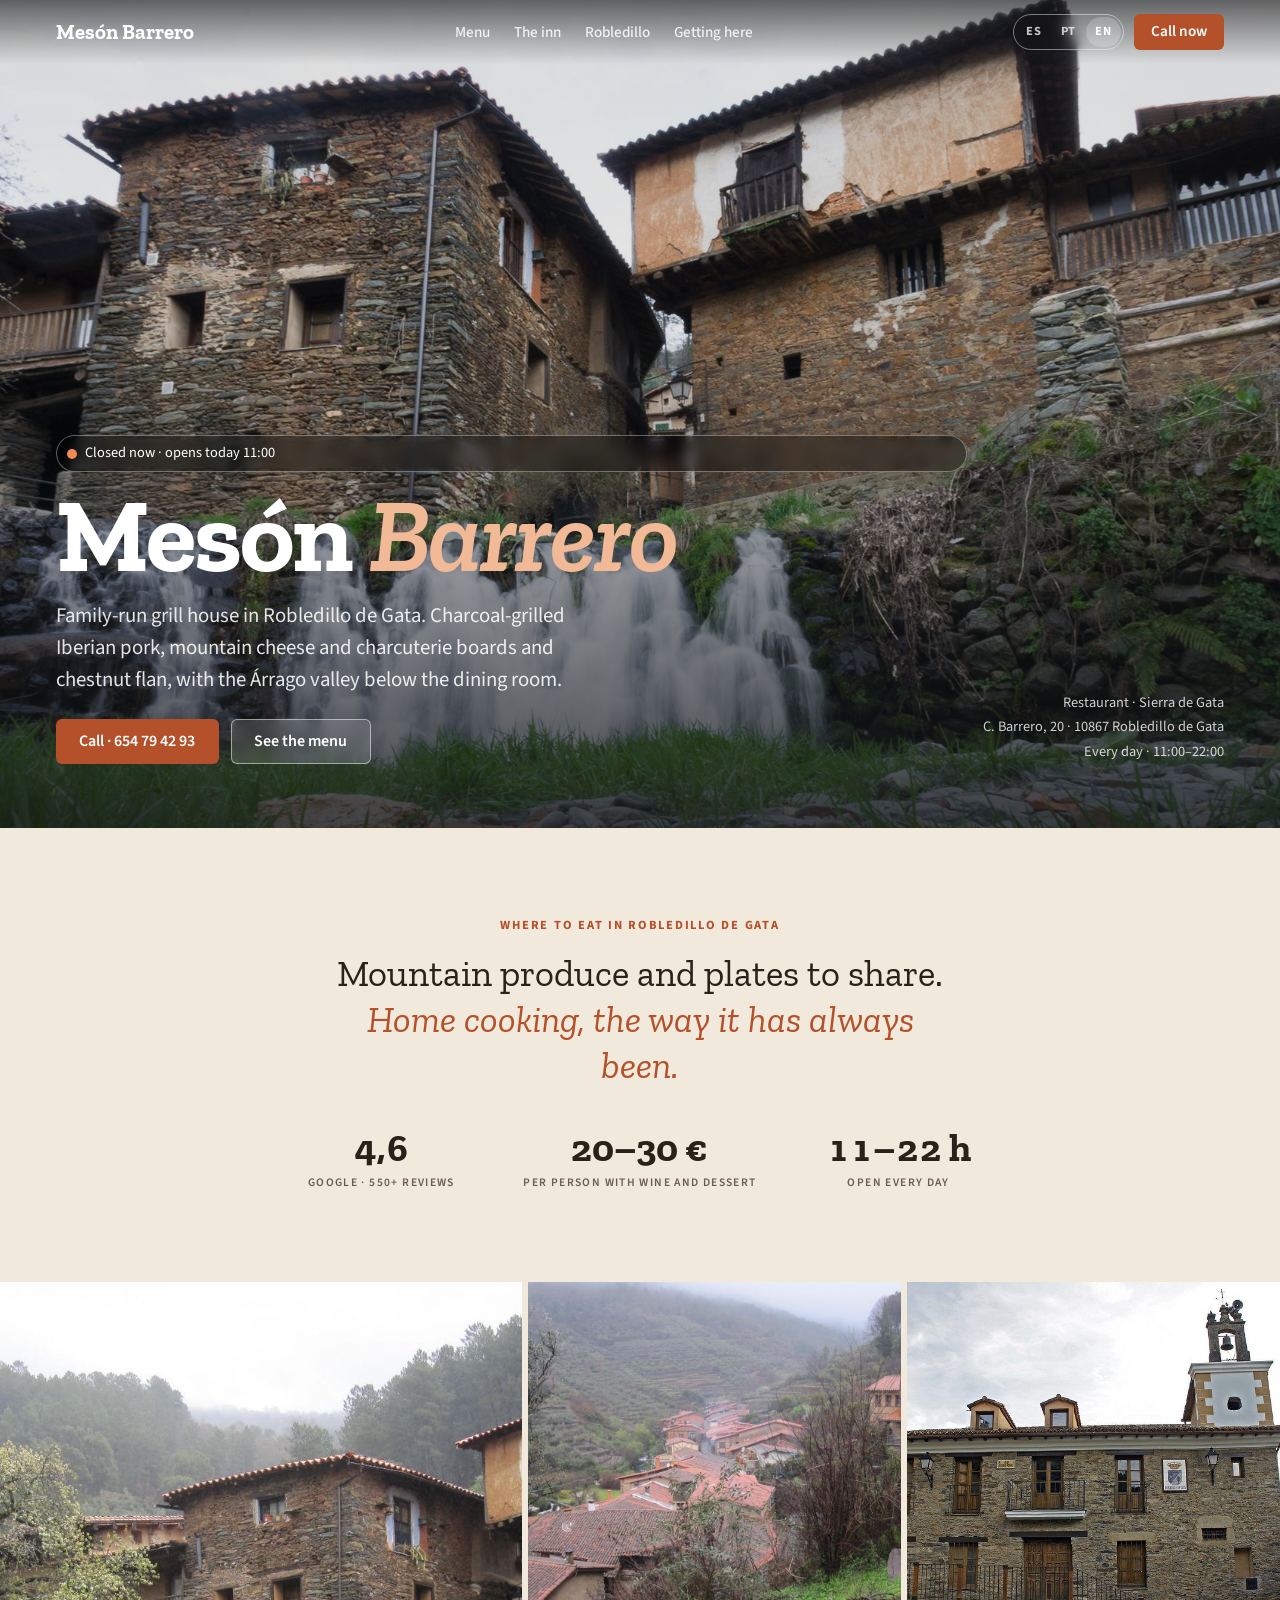
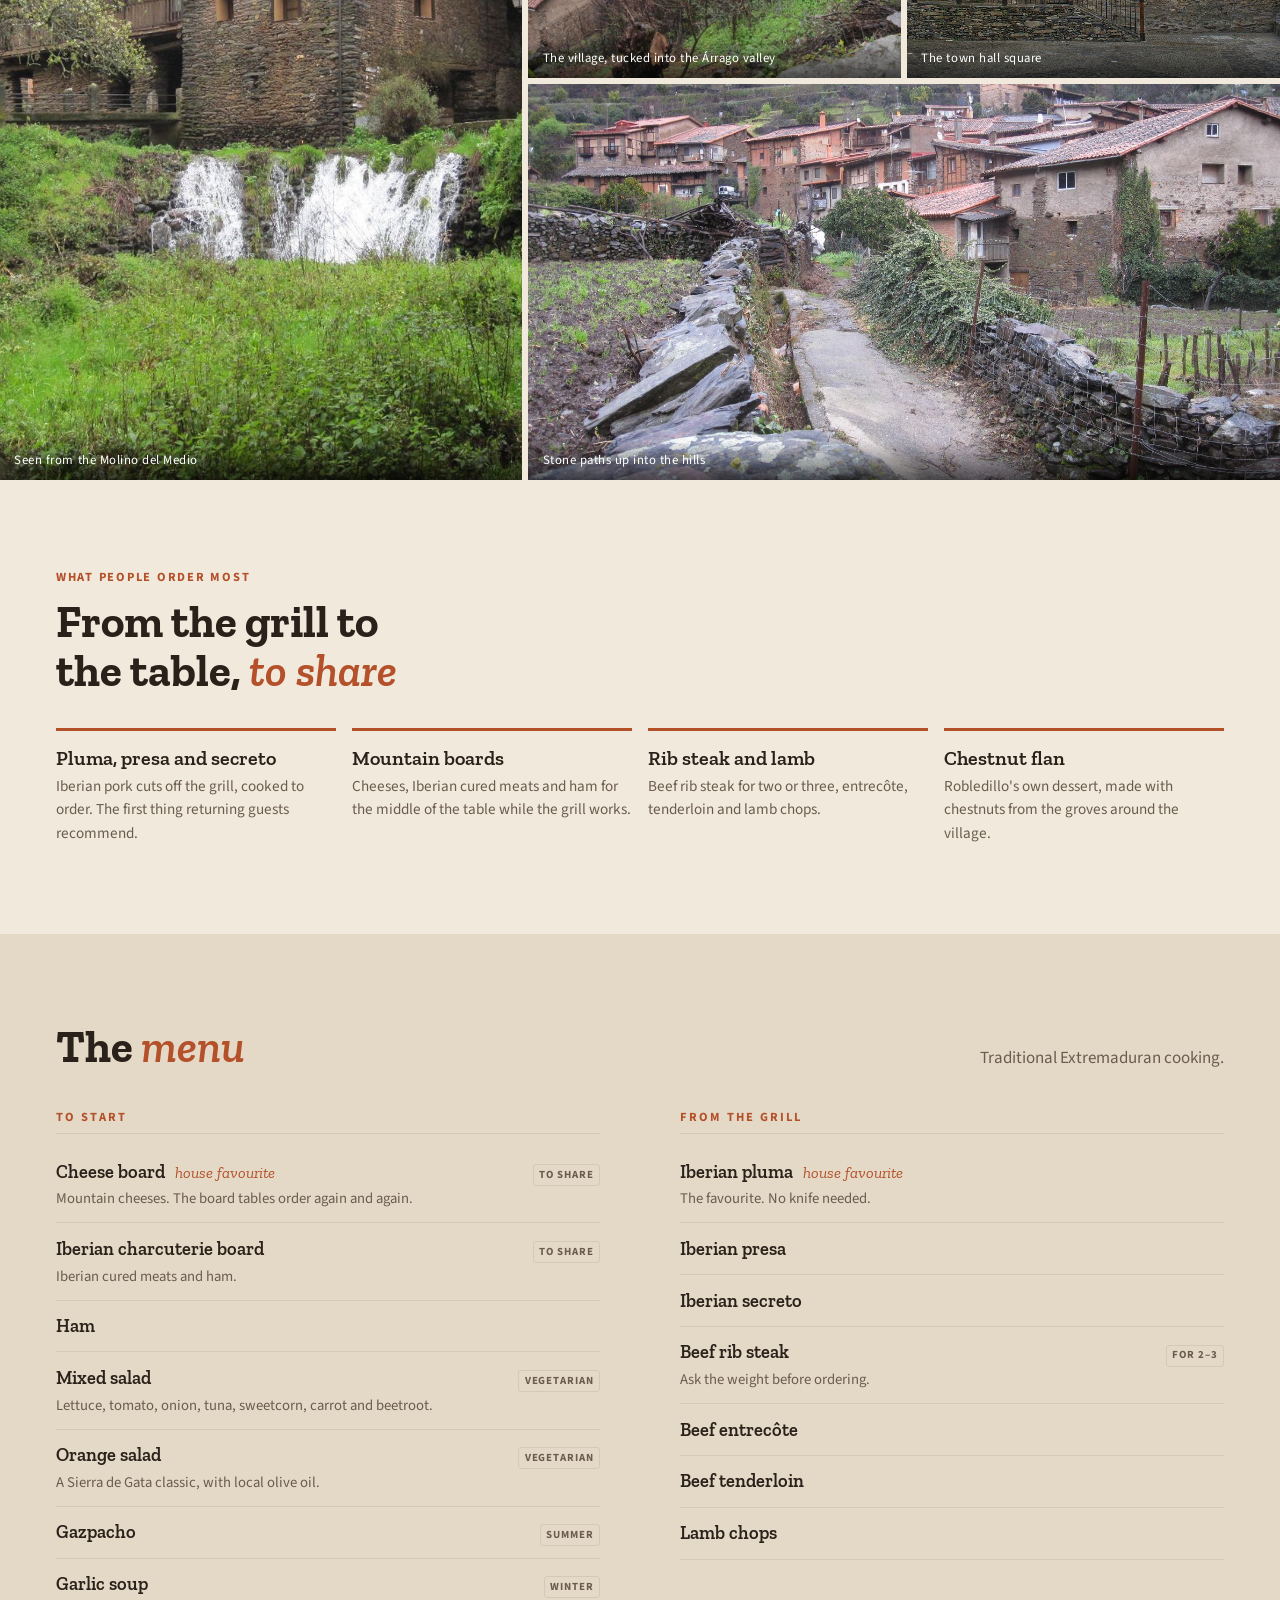
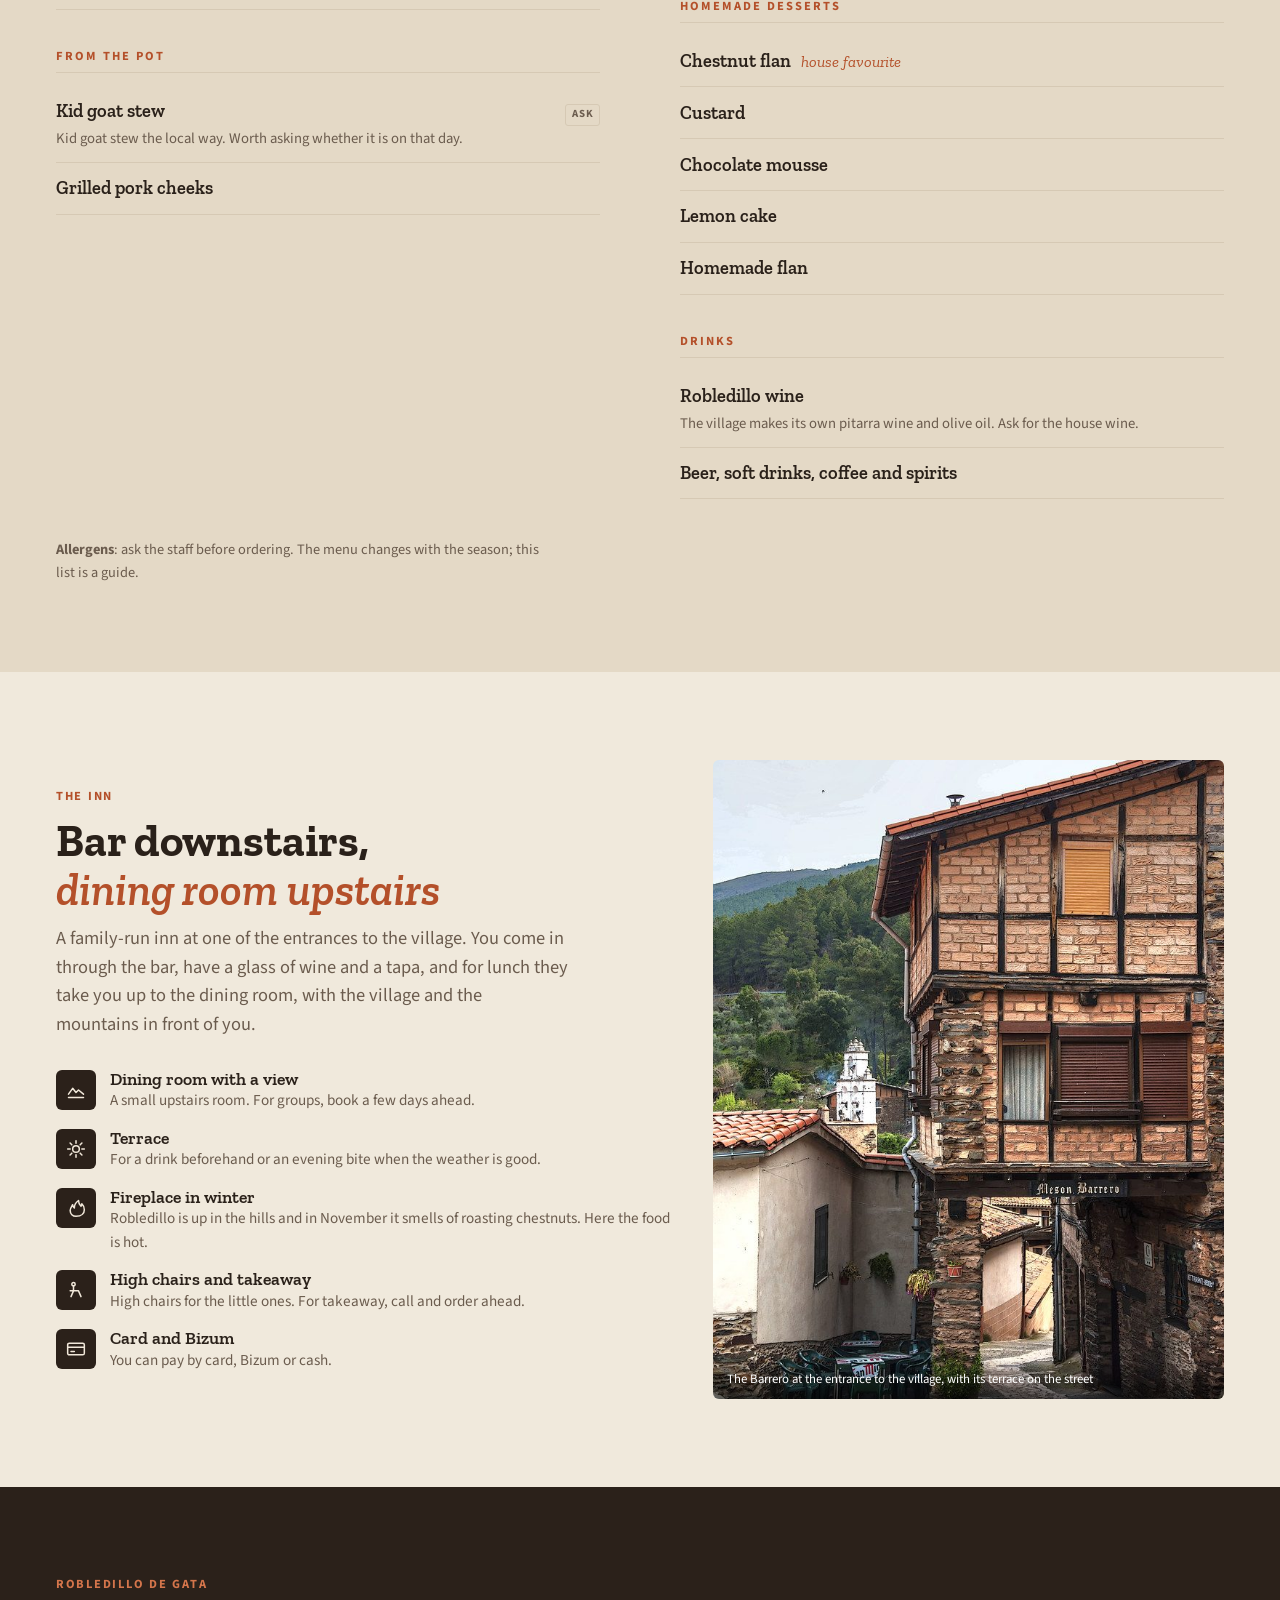
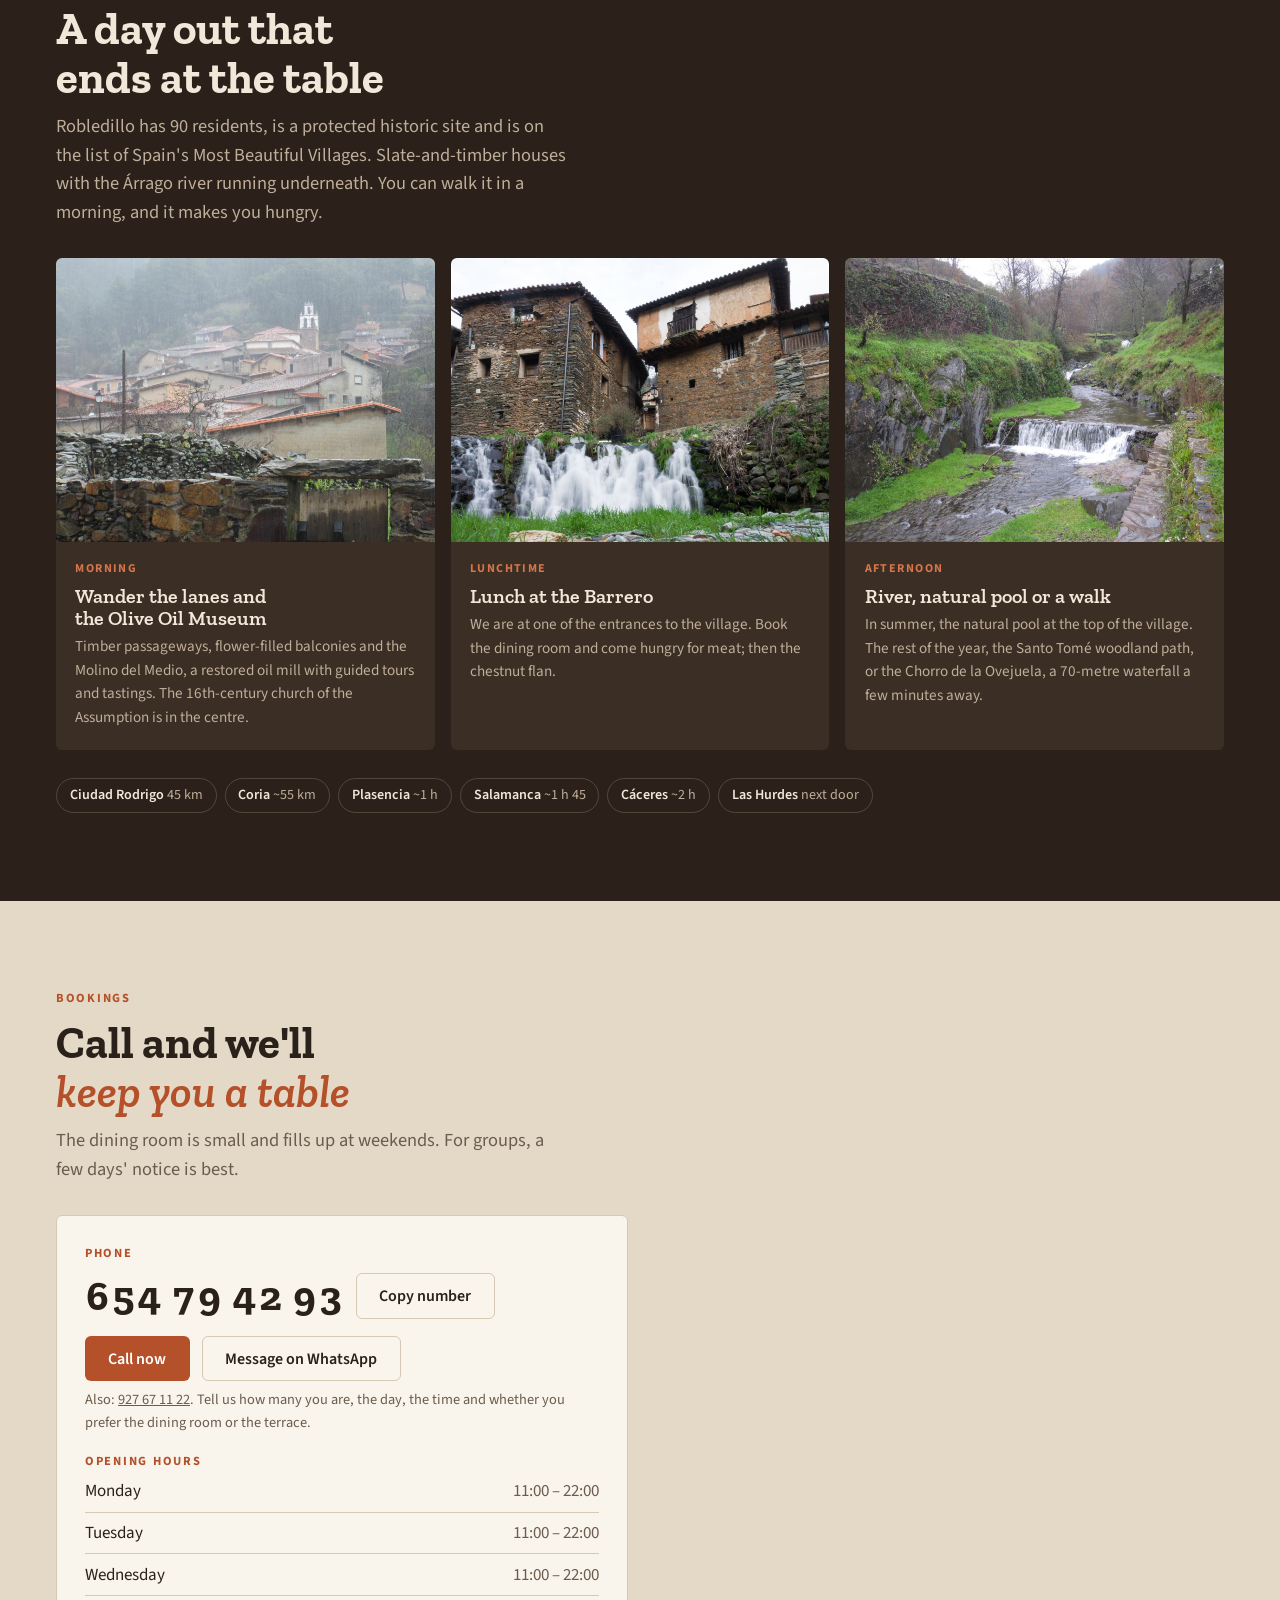
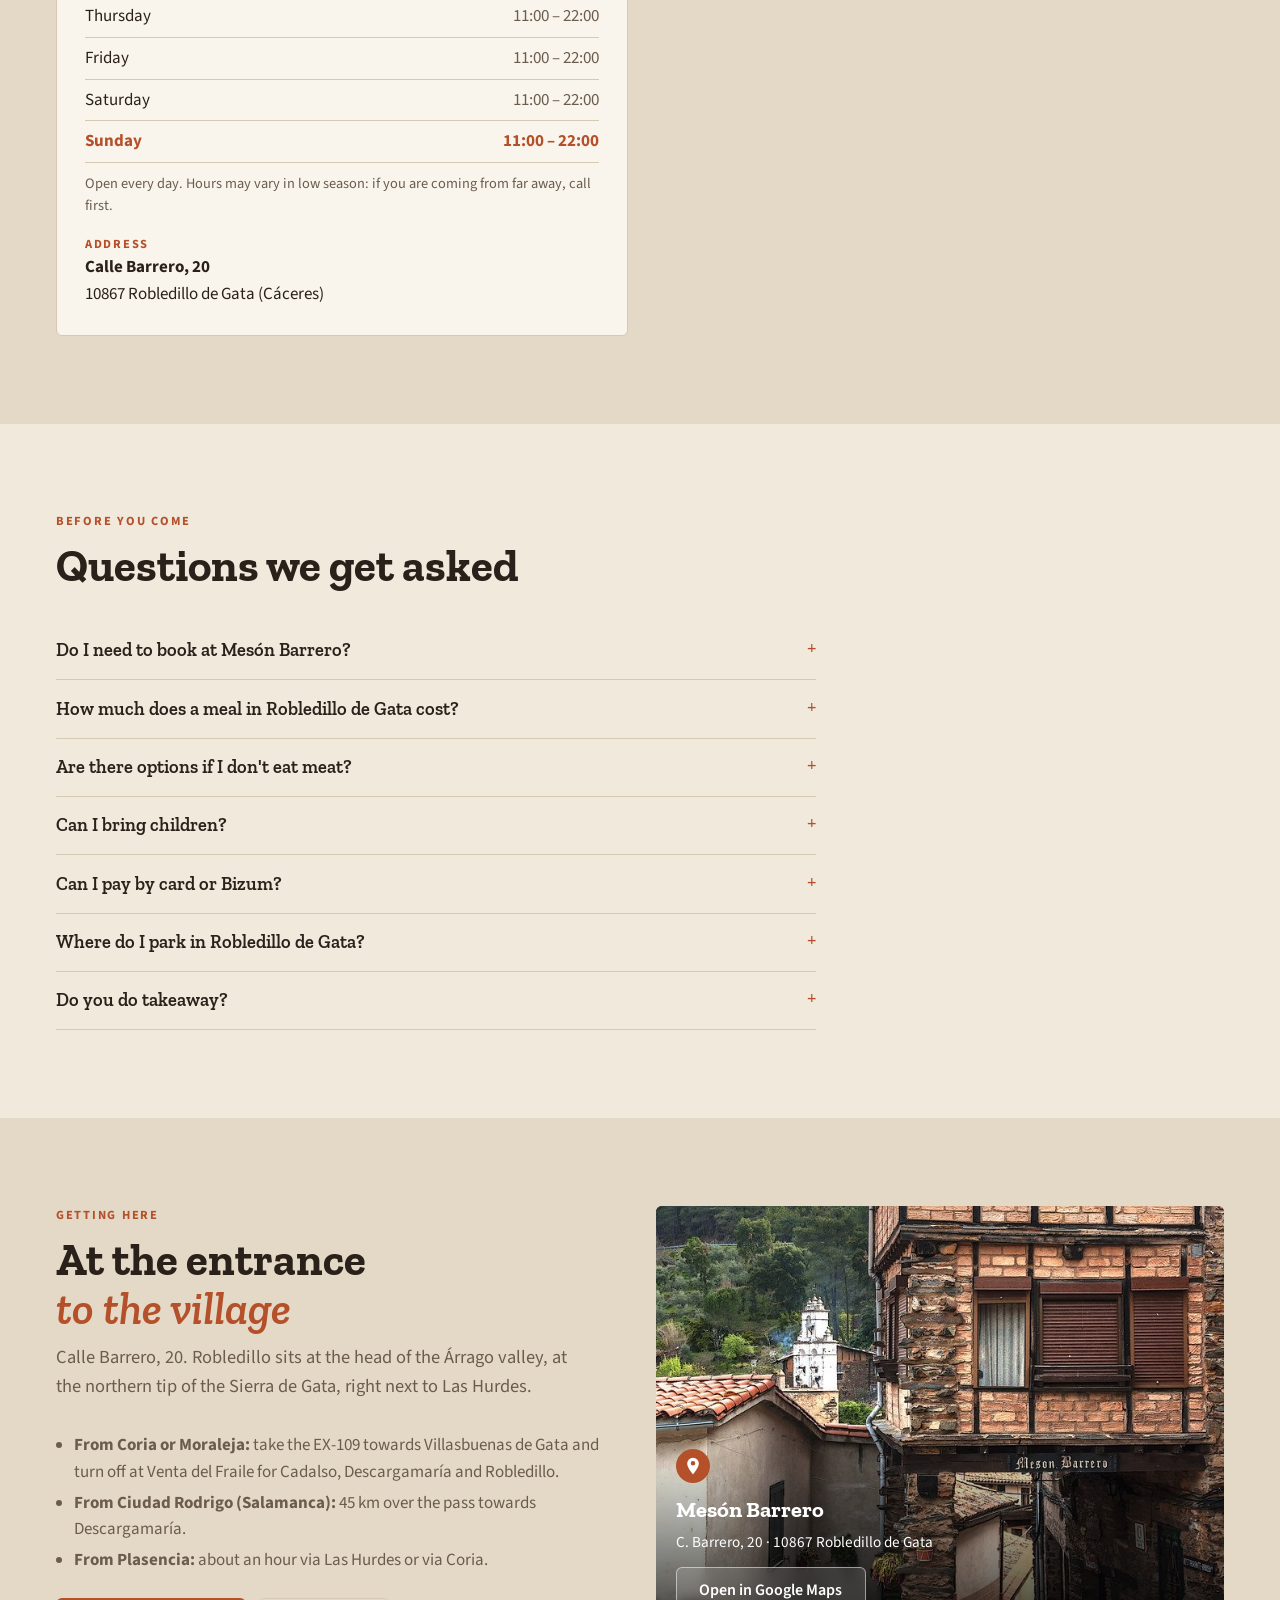
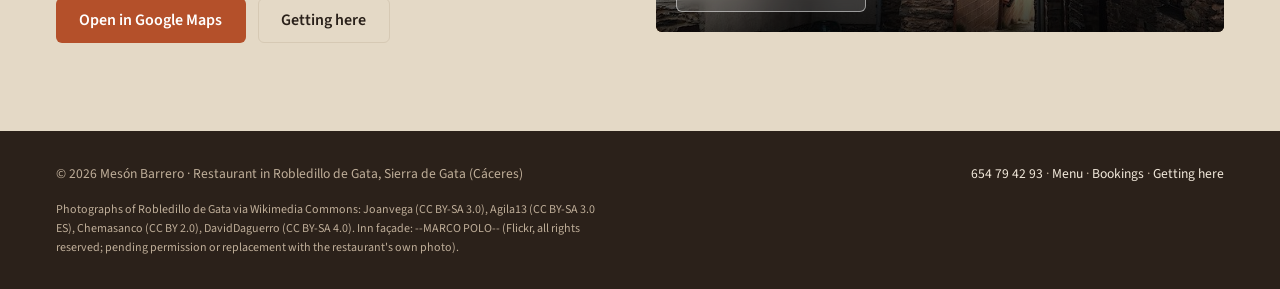
==== commit 33b8ef22: "Selector de idioma ES / PT / EN" ====
--- a/index.html
+++ b/index.html
@@ -82,6 +82,13 @@
 .nav ul a:hover{opacity:1}
 .nav .btn{padding:.6rem 1rem;font-size:.95rem}
 @media (min-width:860px){.nav ul{display:flex}}
+.nav-right{display:flex;align-items:center;gap:.6rem}
+.lang{display:inline-flex;border:1px solid rgba(255,255,255,.45);border-radius:999px;padding:2px;backdrop-filter:blur(6px)}
+header.solid .lang{border-color:var(--line)}
+.lang button{appearance:none;border:0;background:transparent;color:inherit;font:inherit;font-size:.78rem;font-weight:700;letter-spacing:.06em;padding:.35rem .6rem;border-radius:999px;cursor:pointer;opacity:.75}
+.lang button[aria-pressed="true"]{background:rgba(255,255,255,.22);opacity:1}
+header.solid .lang button[aria-pressed="true"]{background:var(--ember);color:#fff}
+@media (max-width:420px){.nav .btn{padding:.6rem .8rem;font-size:.9rem}.lang button{padding:.35rem .5rem}}
 
 /* Hero a sangre */
 .hero{position:relative;min-height:88svh;color:#fff;display:grid;align-items:end;padding:0;overflow:hidden}
@@ -262,7 +269,12 @@
       <li><a href="#robledillo">Robledillo</a></li>
       <li><a href="#llegar">Cómo llegar</a></li>
     </ul>
-    <a class="btn btn-primary" href="tel:+34654794293">Llama ya</a>
+    <div class="nav-right">
+      <div class="lang" role="group" aria-label="Idioma / Língua / Language">
+        <button type="button" data-lang="es" aria-pressed="true" lang="es">ES</button><button type="button" data-lang="pt" aria-pressed="false" lang="pt">PT</button><button type="button" data-lang="en" aria-pressed="false" lang="en">EN</button>
+      </div>
+      <a class="btn btn-primary" href="tel:+34654794293">Llama ya</a>
+    </div>
   </div>
 </header>
 
@@ -520,15 +532,197 @@
 </script>
 
 <script>
+/* Traducciones: [español, português, english]. El español es el texto fuente del HTML. */
+window.I18N = {
+  langs: ['es','pt','en'],
+  names: {es:'ES', pt:'PT', en:'EN'},
+  ui: {
+    es:{open:'Abierto ahora · cierra a las ',closed:'Cerrado ahora',opens:' · abre ',today:'hoy',tomorrow:'mañana',on:'el ',closedDay:'Cerrado',copied:'Copiado',selectCopy:'Selecciona y copia',days:['Domingo','Lunes','Martes','Miércoles','Jueves','Viernes','Sábado']},
+    pt:{open:'Aberto agora · fecha às ',closed:'Fechado agora',opens:' · abre ',today:'hoje',tomorrow:'amanhã',on:'',closedDay:'Fechado',copied:'Copiado',selectCopy:'Selecione e copie',days:['Domingo','Segunda','Terça','Quarta','Quinta','Sexta','Sábado']},
+    en:{open:'Open now · closes at ',closed:'Closed now',opens:' · opens ',today:'today',tomorrow:'tomorrow',on:'on ',closedDay:'Closed',copied:'Copied',selectCopy:'Select and copy',days:['Sunday','Monday','Tuesday','Wednesday','Thursday','Friday','Saturday']}
+  },
+  dict: [
+["Carta","Ementa","Menu"],
+["El mesón","O restaurante","The inn"],
+["Robledillo","Robledillo","Robledillo"],
+["Cómo llegar","Como chegar","Getting here"],
+["Llama ya","Ligue já","Call now"],
+["Consultando horario…","A consultar o horário…","Checking opening hours…"],
+["Asador familiar en Robledillo de Gata. Carne ibérica a la brasa, tablas de la sierra y flan de castañas, con el valle del Árrago desde el comedor.","Grelhados em família em Robledillo de Gata. Carne ibérica na brasa, tábuas da serra e pudim de castanha, com o vale do Árrago visto da sala.","Family-run grill house in Robledillo de Gata. Charcoal-grilled Iberian pork, mountain cheese and charcuterie boards and chestnut flan, with the Árrago valley below the dining room."],
+["Llamar · 654 79 42 93","Ligar · 654 79 42 93","Call · 654 79 42 93"],
+["Ver la carta","Ver a ementa","See the menu"],
+["Restaurante · Sierra de Gata","Restaurante · Sierra de Gata","Restaurant · Sierra de Gata"],
+["Todos los días · 11:00–22:00","Todos os dias · 11:00–22:00","Every day · 11:00–22:00"],
+["Dónde comer en Robledillo de Gata","Onde comer em Robledillo de Gata","Where to eat in Robledillo de Gata"],
+["Producto de la sierra y raciones para compartir.","Produto da serra e doses para partilhar.","Mountain produce and plates to share."],
+["Cocina casera de siempre.","Cozinha caseira de sempre.","Home cooking, the way it has always been."],
+["Google · +550 reseñas","Google · +550 avaliações","Google · 550+ reviews"],
+["por persona con vino y postre","por pessoa com vinho e sobremesa","per person with wine and dessert"],
+["abierto a diario","aberto todos os dias","open every day"],
+["Desde el Molino del Medio","Vista do Molino del Medio","Seen from the Molino del Medio"],
+["El pueblo, encajonado en el valle del Árrago","A aldeia, encaixada no vale do Árrago","The village, tucked into the Árrago valley"],
+["La plaza del Ayuntamiento","A praça da Câmara","The town hall square"],
+["Caminos de piedra hacia la sierra","Caminhos de pedra para a serra","Stone paths up into the hills"],
+["Lo que más se pide","O que mais se pede","What people order most"],
+["De la brasa a la mesa,","Da brasa para a mesa,","From the grill to the table,"],
+["para compartir","para partilhar","to share"],
+["Pluma, presa y secreto","Pluma, presa e secreto","Pluma, presa and secreto"],
+["Ibérico a la brasa, al punto. Lo primero que recomiendan quienes repiten.","Ibérico na brasa, no ponto. A primeira coisa que recomenda quem volta.","Iberian pork cuts off the grill, cooked to order. The first thing returning guests recommend."],
+["Tablas de la sierra","Tábuas da serra","Mountain boards"],
+["Quesos, embutido ibérico y jamón para el centro de la mesa mientras sale la carne.","Queijos, enchidos ibéricos e presunto para o centro da mesa enquanto a carne não chega.","Cheeses, Iberian cured meats and ham for the middle of the table while the grill works."],
+["Chuletón y cordero","Costeleta e borrego","Rib steak and lamb"],
+["Chuletón de ternera para dos o tres, entrecot, solomillo y chuletitas de cordero.","Costeleta de vitela para dois ou três, entrecosto, lombo e costeletas de borrego.","Beef rib steak for two or three, entrecôte, tenderloin and lamb chops."],
+["Flan de castañas","Pudim de castanha","Chestnut flan"],
+["El postre de Robledillo, con las castañas de los castañares que rodean el pueblo.","A sobremesa de Robledillo, com as castanhas dos soutos que rodeiam a aldeia.","Robledillo's own dessert, made with chestnuts from the groves around the village."],
+["La","A","The"],
+["carta","ementa","menu"],
+["Cocina tradicional extremeña.","Cozinha tradicional da Extremadura.","Traditional Extremaduran cooking."],
+["Para empezar","Para começar","To start"],
+["Tabla de quesos","Tábua de queijos","Cheese board"],
+["la casa","da casa","house favourite"],
+["Compartir","Partilhar","To share"],
+["Quesos de la sierra. La que más repiten las mesas.","Queijos da serra. A que mais se repete nas mesas.","Mountain cheeses. The board tables order again and again."],
+["Tabla de ibéricos","Tábua de ibéricos","Iberian charcuterie board"],
+["Embutido ibérico y jamón.","Enchidos ibéricos e presunto.","Iberian cured meats and ham."],
+["Jamón","Presunto","Ham"],
+["Ensalada mixta","Salada mista","Mixed salad"],
+["Vegetariana","Vegetariana","Vegetarian"],
+["Lechuga, tomate, cebolla, atún, maíz, zanahoria y remolacha.","Alface, tomate, cebola, atum, milho, cenoura e beterraba.","Lettuce, tomato, onion, tuna, sweetcorn, carrot and beetroot."],
+["Ensalada de naranja","Salada de laranja","Orange salad"],
+["Receta típica de Sierra de Gata, con aceite de la zona.","Receita típica da Sierra de Gata, com azeite da região.","A Sierra de Gata classic, with local olive oil."],
+["Gazpacho","Gaspacho","Gazpacho"],
+["Verano","Verão","Summer"],
+["Sopa de ajo","Sopa de alho","Garlic soup"],
+["Invierno","Inverno","Winter"],
+["De cazuela","De tacho","From the pot"],
+["Cabrito a la cazuela","Cabrito no tacho","Kid goat stew"],
+["Preguntar","Perguntar","Ask"],
+["Caldereta de cabrito al estilo de la comarca. Conviene preguntar si lo hay ese día.","Caldeirada de cabrito à moda da região. Convém perguntar se há nesse dia.","Kid goat stew the local way. Worth asking whether it is on that day."],
+["Carrilleras a la plancha","Bochechas grelhadas","Grilled pork cheeks"],
+["A la brasa","Na brasa","From the grill"],
+["Pluma ibérica","Pluma ibérica","Iberian pluma"],
+["La favorita. Se corta sin cuchillo.","A favorita. Corta-se sem faca.","The favourite. No knife needed."],
+["Presa ibérica","Presa ibérica","Iberian presa"],
+["Secreto ibérico","Secreto ibérico","Iberian secreto"],
+["Chuletón de ternera","Costeleta de vitela","Beef rib steak"],
+["Para 2–3","Para 2–3","For 2–3"],
+["Pregunta el peso antes de encargarlo.","Pergunte o peso antes de pedir.","Ask the weight before ordering."],
+["Entrecot de ternera","Entrecosto de vitela","Beef entrecôte"],
+["Solomillo de ternera","Lombo de vitela","Beef tenderloin"],
+["Chuletitas de cordero","Costeletas de borrego","Lamb chops"],
+["Postres caseros","Sobremesas caseiras","Homemade desserts"],
+["Natillas","Natas doces","Custard"],
+["Mousse de chocolate","Mousse de chocolate","Chocolate mousse"],
+["Pastel de limón","Bolo de limão","Lemon cake"],
+["Flan casero","Pudim caseiro","Homemade flan"],
+["Bodega","Garrafeira","Drinks"],
+["Vino de Robledillo","Vinho de Robledillo","Robledillo wine"],
+["En el pueblo se hace vino de pitarra y aceite. Pide el de la casa.","Na aldeia faz-se vinho de pitarra e azeite. Peça o da casa.","The village makes its own pitarra wine and olive oil. Ask for the house wine."],
+["Cerveza, refrescos, café y licores","Cerveja, refrigerantes, café e licores","Beer, soft drinks, coffee and spirits"],
+["Alérgenos","Alergénios","Allergens"],
+[": pregunta al personal antes de pedir. La carta cambia con la temporada; esta lista es orientativa.",": pergunte à equipa antes de pedir. A ementa muda com a estação; esta lista é indicativa.",": ask the staff before ordering. The menu changes with the season; this list is a guide."],
+["Bar abajo,","Bar em baixo,","Bar downstairs,"],
+["comedor arriba","sala em cima","dining room upstairs"],
+["Un mesón de familia en una de las entradas del pueblo. Entras por el bar, tomas el vino y la tapa, y para comer te acompañan al salón de la planta de arriba, con el pueblo y la montaña delante.","Uma casa de família numa das entradas da aldeia. Entra-se pelo bar, bebe-se o vinho com a tapa e, para comer, acompanham-no à sala do andar de cima, com a aldeia e a montanha em frente.","A family-run inn at one of the entrances to the village. You come in through the bar, have a glass of wine and a tapa, and for lunch they take you up to the dining room, with the village and the mountains in front of you."],
+["Comedor con vistas","Sala com vista","Dining room with a view"],
+["Salón pequeño en la planta alta. Para grupos, reserva con unos días de margen.","Sala pequena no andar de cima. Para grupos, reserve com alguns dias de antecedência.","A small upstairs room. For groups, book a few days ahead."],
+["Terraza","Esplanada","Terrace"],
+["Para el vino de antes o el picoteo de la noche cuando hace bueno.","Para o vinho de antes ou o petisco da noite quando está bom tempo.","For a drink beforehand or an evening bite when the weather is good."],
+["Chimenea en invierno","Lareira no inverno","Fireplace in winter"],
+["Robledillo está en la sierra y en noviembre huele a castañas asadas. Aquí se come caliente.","Robledillo fica na serra e em novembro cheira a castanhas assadas. Aqui come-se quente.","Robledillo is up in the hills and in November it smells of roasting chestnuts. Here the food is hot."],
+["Tronas y comida para llevar","Cadeiras de bebé e comida para levar","High chairs and takeaway"],
+["Tronas para los pequeños. Si quieres llevarte la comida, llama y encárgala.","Cadeiras para os mais pequenos. Se quiser levar a comida, ligue e encomende.","High chairs for the little ones. For takeaway, call and order ahead."],
+["Tarjeta y Bizum","Cartão e Bizum","Card and Bizum"],
+["Puedes pagar con tarjeta, Bizum o efectivo.","Pode pagar com cartão, Bizum ou dinheiro.","You can pay by card, Bizum or cash."],
+["El Barrero, en la entrada del pueblo, con la terraza en la calle","O Barrero, à entrada da aldeia, com a esplanada na rua","The Barrero at the entrance to the village, with its terrace on the street"],
+["Un plan de día que acaba en la mesa","Um plano de dia que acaba à mesa","A day out that ends at the table"],
+["Robledillo tiene 90 vecinos, es Conjunto Histórico y está en la lista de los Pueblos Más Bonitos de España. Casas de pizarra y madera con el río Árrago pasando por debajo. Se recorre en una mañana y da hambre.","Robledillo tem 90 habitantes, é Conjunto Histórico e está na lista das Aldeias Mais Bonitas de Espanha. Casas de xisto e madeira com o rio Árrago a passar por baixo. Percorre-se numa manhã e abre o apetite.","Robledillo has 90 residents, is a protected historic site and is on the list of Spain's Most Beautiful Villages. Slate-and-timber houses with the Árrago river running underneath. You can walk it in a morning, and it makes you hungry."],
+["Mañana","Manhã","Morning"],
+["Callejear y el Museo del Aceite","Passear e o Museu do Azeite","Wander the lanes and the Olive Oil Museum"],
+["Pasadizos de madera, balcones con flores y el Molino del Medio, un molino rehabilitado con visita guiada y cata de aceite. La iglesia de la Asunción, del siglo XVI, está en el centro.","Passadiços de madeira, varandas floridas e o Molino del Medio, um lagar recuperado com visita guiada e prova de azeite. A igreja da Assunção, do século XVI, fica no centro.","Timber passageways, flower-filled balconies and the Molino del Medio, a restored oil mill with guided tours and tastings. The 16th-century church of the Assumption is in the centre."],
+["Mediodía","Almoço","Lunchtime"],
+["Comer en el Barrero","Almoçar no Barrero","Lunch at the Barrero"],
+["Estamos en una de las entradas del pueblo. Reserva para el comedor y ven con ganas de carne; luego, el flan de castañas.","Estamos numa das entradas da aldeia. Reserve para a sala e venha com vontade de carne; depois, o pudim de castanha.","We are at one of the entrances to the village. Book the dining room and come hungry for meat; then the chestnut flan."],
+["Tarde","Tarde","Afternoon"],
+["Río, piscina natural o sendero","Rio, piscina natural ou trilho","River, natural pool or a walk"],
+["En verano, la piscina natural en lo alto del casco urbano. El resto del año, el camino de Santo Tomé entre bosque, o el Chorro de la Ovejuela, una cascada de unos 70 metros a pocos minutos.","No verão, a piscina natural no alto da aldeia. No resto do ano, o caminho de Santo Tomé pelo bosque, ou o Chorro de la Ovejuela, uma cascata de uns 70 metros a poucos minutos.","In summer, the natural pool at the top of the village. The rest of the year, the Santo Tomé woodland path, or the Chorro de la Ovejuela, a 70-metre waterfall a few minutes away."],
+["al lado","ao lado","next door"],
+["Reservas","Reservas","Bookings"],
+["Llama y te","Ligue e","Call and we'll"],
+["guardamos mesa","guardamos-lhe mesa","keep you a table"],
+["El comedor es pequeño y los fines de semana se llena. Para grupos, mejor con unos días de margen.","A sala é pequena e ao fim de semana enche. Para grupos, melhor com alguns dias de antecedência.","The dining room is small and fills up at weekends. For groups, a few days' notice is best."],
+["Teléfono","Telefone","Phone"],
+["Copiar número","Copiar número","Copy number"],
+["Llamar ahora","Ligar agora","Call now"],
+["Escribir por WhatsApp","Escrever por WhatsApp","Message on WhatsApp"],
+["También:","Também:","Also:"],
+[". Di cuántos sois, el día, la hora y si queréis comedor o terraza.",". Diga quantos são, o dia, a hora e se preferem sala ou esplanada.",". Tell us how many you are, the day, the time and whether you prefer the dining room or the terrace."],
+["Horario","Horário","Opening hours"],
+["Abierto todos los días. En temporada baja puede variar: si vienes de lejos, llama antes.","Aberto todos os dias. Na época baixa pode variar: se vier de longe, ligue antes.","Open every day. Hours may vary in low season: if you are coming from far away, call first."],
+["Dirección","Morada","Address"],
+["Antes de venir","Antes de vir","Before you come"],
+["Preguntas que nos hacen","Perguntas que nos fazem","Questions we get asked"],
+["¿Hace falta reservar en el Mesón Barrero?","É preciso reservar no Mesón Barrero?","Do I need to book at Mesón Barrero?"],
+["Entre semana se suele poder comer sin reserva. Viernes, sábados, domingos, puentes y en verano el comedor se llena: llama al 654 79 42 93 o escribe por WhatsApp y te guardamos sitio.","Durante a semana costuma ser possível comer sem reserva. Às sextas, sábados, domingos, feriados prolongados e no verão a sala enche: ligue para o 654 79 42 93 ou escreva por WhatsApp e guardamos-lhe lugar.","On weekdays you can usually eat without booking. Fridays, Saturdays, Sundays, long weekends and summer fill the dining room: call 654 79 42 93 or message us on WhatsApp and we'll keep you a table."],
+["¿Cuánto cuesta comer en Robledillo de Gata?","Quanto custa comer em Robledillo de Gata?","How much does a meal in Robledillo de Gata cost?"],
+["En el Barrero lo normal es entre 20 y 30 € por persona compartiendo tabla, carne, postre y vino. Un chuletón para dos sube un poco la cuenta.","No Barrero o normal são 20 a 30 € por pessoa partilhando tábua, carne, sobremesa e vinho. Uma costeleta para dois sobe um pouco a conta.","At the Barrero expect 20–30 € per person sharing a board, meat, dessert and wine. A rib steak for two pushes the bill up a little."],
+["¿Hay opciones si no como carne?","Há opções se não como carne?","Are there options if I don't eat meat?"],
+["La carta gira en torno a la brasa. Hay ensaladas, tabla de quesos, gazpacho en verano y sopa de ajo en invierno. Si tienes alguna alergia o intolerancia, dilo al reservar y te dicen qué se puede adaptar.","A ementa gira à volta da brasa. Há saladas, tábua de queijos, gaspacho no verão e sopa de alho no inverno. Se tiver alguma alergia ou intolerância, diga ao reservar e dizem-lhe o que se pode adaptar.","The menu is built around the grill. There are salads, a cheese board, gazpacho in summer and garlic soup in winter. If you have an allergy or intolerance, say so when booking and they will tell you what can be adapted."],
+["¿Se puede ir con niños?","Pode-se ir com crianças?","Can I bring children?"],
+["Sí. Hay tronas. Si venís en grupo con carritos, avísalo al reservar para prepararos la mesa.","Sim. Há cadeiras de bebé. Se vierem em grupo com carrinhos, avise ao reservar para prepararmos a mesa.","Yes. There are high chairs. If you are a group with pushchairs, mention it when booking so we can set up the table."],
+["¿Se puede pagar con tarjeta o Bizum?","Pode-se pagar com cartão ou Bizum?","Can I pay by card or Bizum?"],
+["Sí, aceptamos tarjeta, Bizum y efectivo.","Sim, aceitamos cartão, Bizum e dinheiro.","Yes, we take card, Bizum and cash."],
+["¿Dónde aparco en Robledillo de Gata?","Onde estaciono em Robledillo de Gata?","Where do I park in Robledillo de Gata?"],
+["El pueblo es de calles estrechas. Deja el coche en los aparcamientos de la entrada del pueblo; el mesón está en una de las entradas, a un paso.","A aldeia tem ruas estreitas. Deixe o carro nos estacionamentos à entrada da aldeia; o restaurante fica numa das entradas, a dois passos.","The village streets are narrow. Leave the car in the car parks at the entrance to the village; the inn is at one of the entrances, a short walk away."],
+["¿Hacéis comida para llevar?","Fazem comida para levar?","Do you do takeaway?"],
+["Sí. Llama y encarga; te decimos a qué hora pasar a recogerla.","Sim. Ligue e encomende; dizemos-lhe a que horas passar para levantar.","Yes. Call and order; we'll tell you what time to pick it up."],
+["En la entrada","À entrada","At the entrance"],
+["del pueblo","da aldeia","to the village"],
+["Calle Barrero, 20. Robledillo está en la cabecera del valle del Árrago, en el extremo norte de Sierra de Gata, pegado a Las Hurdes.","Calle Barrero, 20. Robledillo fica na cabeceira do vale do Árrago, no extremo norte da Sierra de Gata, junto a Las Hurdes.","Calle Barrero, 20. Robledillo sits at the head of the Árrago valley, at the northern tip of the Sierra de Gata, right next to Las Hurdes."],
+["Desde Coria o Moraleja:","De Coria ou Moraleja:","From Coria or Moraleja:"],
+["por la EX-109 hacia Villasbuenas de Gata, y en la Venta del Fraile desvío a Cadalso, Descargamaría y Robledillo.","pela EX-109 em direção a Villasbuenas de Gata e, na Venta del Fraile, desvio para Cadalso, Descargamaría e Robledillo.","take the EX-109 towards Villasbuenas de Gata and turn off at Venta del Fraile for Cadalso, Descargamaría and Robledillo."],
+["Desde Ciudad Rodrigo (Salamanca):","De Ciudad Rodrigo (Salamanca):","From Ciudad Rodrigo (Salamanca):"],
+["45 km por el puerto hacia Descargamaría.","45 km pelo porto em direção a Descargamaría.","45 km over the pass towards Descargamaría."],
+["Desde Plasencia:","De Plasencia:","From Plasencia:"],
+["alrededor de una hora por Las Hurdes o por Coria.","cerca de uma hora por Las Hurdes ou por Coria.","about an hour via Las Hurdes or via Coria."],
+["Abrir en Google Maps","Abrir no Google Maps","Open in Google Maps"],
+["Mesón Barrero · Restaurante en Robledillo de Gata, Sierra de Gata (Cáceres)","Mesón Barrero · Restaurante em Robledillo de Gata, Sierra de Gata (Cáceres)","Mesón Barrero · Restaurant in Robledillo de Gata, Sierra de Gata (Cáceres)"],
+["Fotografías de Robledillo de Gata vía Wikimedia Commons: Joanvega (CC BY-SA 3.0), Agila13 (CC BY-SA 3.0 ES), Chemasanco (CC BY 2.0), DavidDaguerro (CC BY-SA 4.0). Fachada del mesón: --MARCO POLO-- (Flickr, todos los derechos reservados; pendiente de permiso o de sustituir por foto propia). Las fotos de los platos se añadirán con las del restaurante.","Fotografias de Robledillo de Gata via Wikimedia Commons: Joanvega (CC BY-SA 3.0), Agila13 (CC BY-SA 3.0 ES), Chemasanco (CC BY 2.0), DavidDaguerro (CC BY-SA 4.0). Fachada do restaurante: --MARCO POLO-- (Flickr, todos os direitos reservados; pendente de autorização ou de substituição por foto própria).","Photographs of Robledillo de Gata via Wikimedia Commons: Joanvega (CC BY-SA 3.0), Agila13 (CC BY-SA 3.0 ES), Chemasanco (CC BY 2.0), DavidDaguerro (CC BY-SA 4.0). Inn façade: --MARCO POLO-- (Flickr, all rights reserved; pending permission or replacement with the restaurant's own photo)."],
+["Llamar","Ligar","Call"],
+["Llegar","Chegar","Directions"]
+  ]
+};
+</script>
+<script>
 (function(){
   // Cabecera: transparente sobre la foto, sólida al bajar
   var hd=document.getElementById('hdr'),hero=document.querySelector('.hero');
   function onS(){hd.classList.toggle('solid',window.scrollY>hero.offsetHeight-80);}
   onS();addEventListener('scroll',onS,{passive:true});
 
-  // Horario: todos los días 11:00–22:00
+  // ---- Idiomas ----
+  var I=window.I18N,lang='es';
+  var map={};I.dict.forEach(function(r){map[r[0]]={es:r[0],pt:r[1],en:r[2]};});
+  // Guardar el español original de cada nodo de texto
+  var nodes=[];
+  (function walk(n){
+    for(var c=n.firstChild;c;c=c.nextSibling){
+      if(c.nodeType===3){var t=c.nodeValue;if(t.trim()&&map[t.trim()])nodes.push({n:c,es:t});}
+      else if(c.nodeType===1&&c.tagName!=='SCRIPT'&&c.tagName!=='STYLE'&&c.tagName!=='SVG'&&!c.classList.contains('lang'))walk(c);
+    }
+  })(document.body);
+  function setLang(l){
+    if(!map||!I.ui[l])l='es';lang=l;
+    nodes.forEach(function(o){var k=o.es.trim(),tr=map[k][l]||k;o.n.nodeValue=o.es.replace(k,tr);});
+    document.documentElement.lang=l;
+    document.querySelectorAll('.lang button').forEach(function(b){b.setAttribute('aria-pressed',b.dataset.lang===l?'true':'false');});
+    renderHours();
+    try{localStorage.setItem('mb-lang',l);}catch(e){}
+  }
+  document.querySelectorAll('.lang button').forEach(function(b){b.addEventListener('click',function(){setLang(b.dataset.lang);});});
+
+  // ---- Horario: todos los días 11:00–22:00 ----
   var H={0:[[660,1320]],1:[[660,1320]],2:[[660,1320]],3:[[660,1320]],4:[[660,1320]],5:[[660,1320]],6:[[660,1320]]};
-  var names=['Domingo','Lunes','Martes','Miércoles','Jueves','Viernes','Sábado'];
   function fmt(m){var h=Math.floor(m/60),mm=m%60;return h+':'+(mm<10?'0'+mm:mm);}
   var now=new Date(),d=now.getDay(),mins=now.getHours()*60+now.getMinutes();
   try{
@@ -537,25 +731,38 @@
     p.forEach(function(x){if(x.type==='weekday')wk=x.value.replace('.','').toLowerCase();if(x.type==='hour')hh=parseInt(x.value,10)%24;if(x.type==='minute')mm=parseInt(x.value,10);});
     if(wk in wd){d=wd[wk];mins=hh*60+mm;}
   }catch(e){}
-  var ul=document.getElementById('hours');[1,2,3,4,5,6,0].forEach(function(i){
-    var li=document.createElement('li');if(i===d)li.className='today';
-    var a=document.createElement('span');a.textContent=names[i];
-    var b=document.createElement('span');b.textContent=H[i].length?H[i].map(function(r){return fmt(r[0])+' – '+fmt(r[1]);}).join(', '):'Cerrado';
-    li.appendChild(a);li.appendChild(b);ul.appendChild(li);
-  });
-  var st=document.getElementById('status'),txt=document.getElementById('status-text'),open=false,closesAt=null;
-  H[d].forEach(function(r){if(mins>=r[0]&&mins<r[1]){open=true;closesAt=r[1];}});
-  if(open){st.classList.add('open');txt.textContent='Abierto ahora · cierra a las '+fmt(closesAt);}
-  else{st.classList.add('closed');var nextTxt='';
-    for(var k=0;k<7;k++){var di=(d+k)%7,rs=H[di];for(var j=0;j<rs.length;j++){if(k===0&&rs[j][0]<=mins)continue;nextTxt=(k===0?'hoy':k===1?'mañana':'el '+names[di].toLowerCase())+' a las '+fmt(rs[j][0]);break;}if(nextTxt)break;}
-    txt.textContent='Cerrado ahora'+(nextTxt?' · abre '+nextTxt:'');}
-
-  function copy(txt,btn,label){
-    function done(ok){btn.textContent=ok?'Copiado':'Selecciona y copia';setTimeout(function(){btn.textContent=label;},1800);}
-    try{if(navigator.clipboard&&navigator.clipboard.writeText){navigator.clipboard.writeText(txt).then(function(){done(true);},function(){done(false);});}else{done(false);}}catch(e){done(false);}
+  var ul=document.getElementById('hours'),st=document.getElementById('status'),txt=document.getElementById('status-text');
+  function renderHours(){
+    var U=I.ui[lang],names=U.days;
+    ul.innerHTML='';
+    [1,2,3,4,5,6,0].forEach(function(i){
+      var li=document.createElement('li');if(i===d)li.className='today';
+      var a=document.createElement('span');a.textContent=names[i];
+      var b=document.createElement('span');b.textContent=H[i].length?H[i].map(function(r){return fmt(r[0])+' – '+fmt(r[1]);}).join(', '):U.closedDay;
+      li.appendChild(a);li.appendChild(b);ul.appendChild(li);
+    });
+    var open=false,closesAt=null;
+    H[d].forEach(function(r){if(mins>=r[0]&&mins<r[1]){open=true;closesAt=r[1];}});
+    st.classList.remove('open','closed');
+    if(open){st.classList.add('open');txt.textContent=U.open+fmt(closesAt);}
+    else{st.classList.add('closed');var nextTxt='';
+      for(var k=0;k<7;k++){var di=(d+k)%7,rs=H[di];for(var j=0;j<rs.length;j++){if(k===0&&rs[j][0]<=mins)continue;nextTxt=(k===0?U.today:k===1?U.tomorrow:U.on+names[di].toLowerCase())+' '+fmt(rs[j][0]);break;}if(nextTxt)break;}
+      txt.textContent=U.closed+(nextTxt?U.opens+nextTxt:'');}
+  }
+
+  function copy(t,btn,label){
+    var U=I.ui[lang];
+    function done(ok){btn.textContent=ok?U.copied:U.selectCopy;setTimeout(function(){btn.textContent=map[label]?map[label][lang]:label;},1800);}
+    try{if(navigator.clipboard&&navigator.clipboard.writeText){navigator.clipboard.writeText(t).then(function(){done(true);},function(){done(false);});}else{done(false);}}catch(e){done(false);}
   }
   var cp=document.getElementById('copy-phone');cp.addEventListener('click',function(){copy('654794293',cp,'Copiar número');});
   document.getElementById('year').textContent=new Date().getFullYear();
+
+  // Idioma inicial: guardado > navegador > español
+  var init='es';
+  try{init=localStorage.getItem('mb-lang')||'';}catch(e){}
+  if(!I.ui[init]){var nl=(navigator.language||'es').slice(0,2).toLowerCase();init=I.ui[nl]?nl:'es';}
+  setLang(init);
 })();
 </script>
 
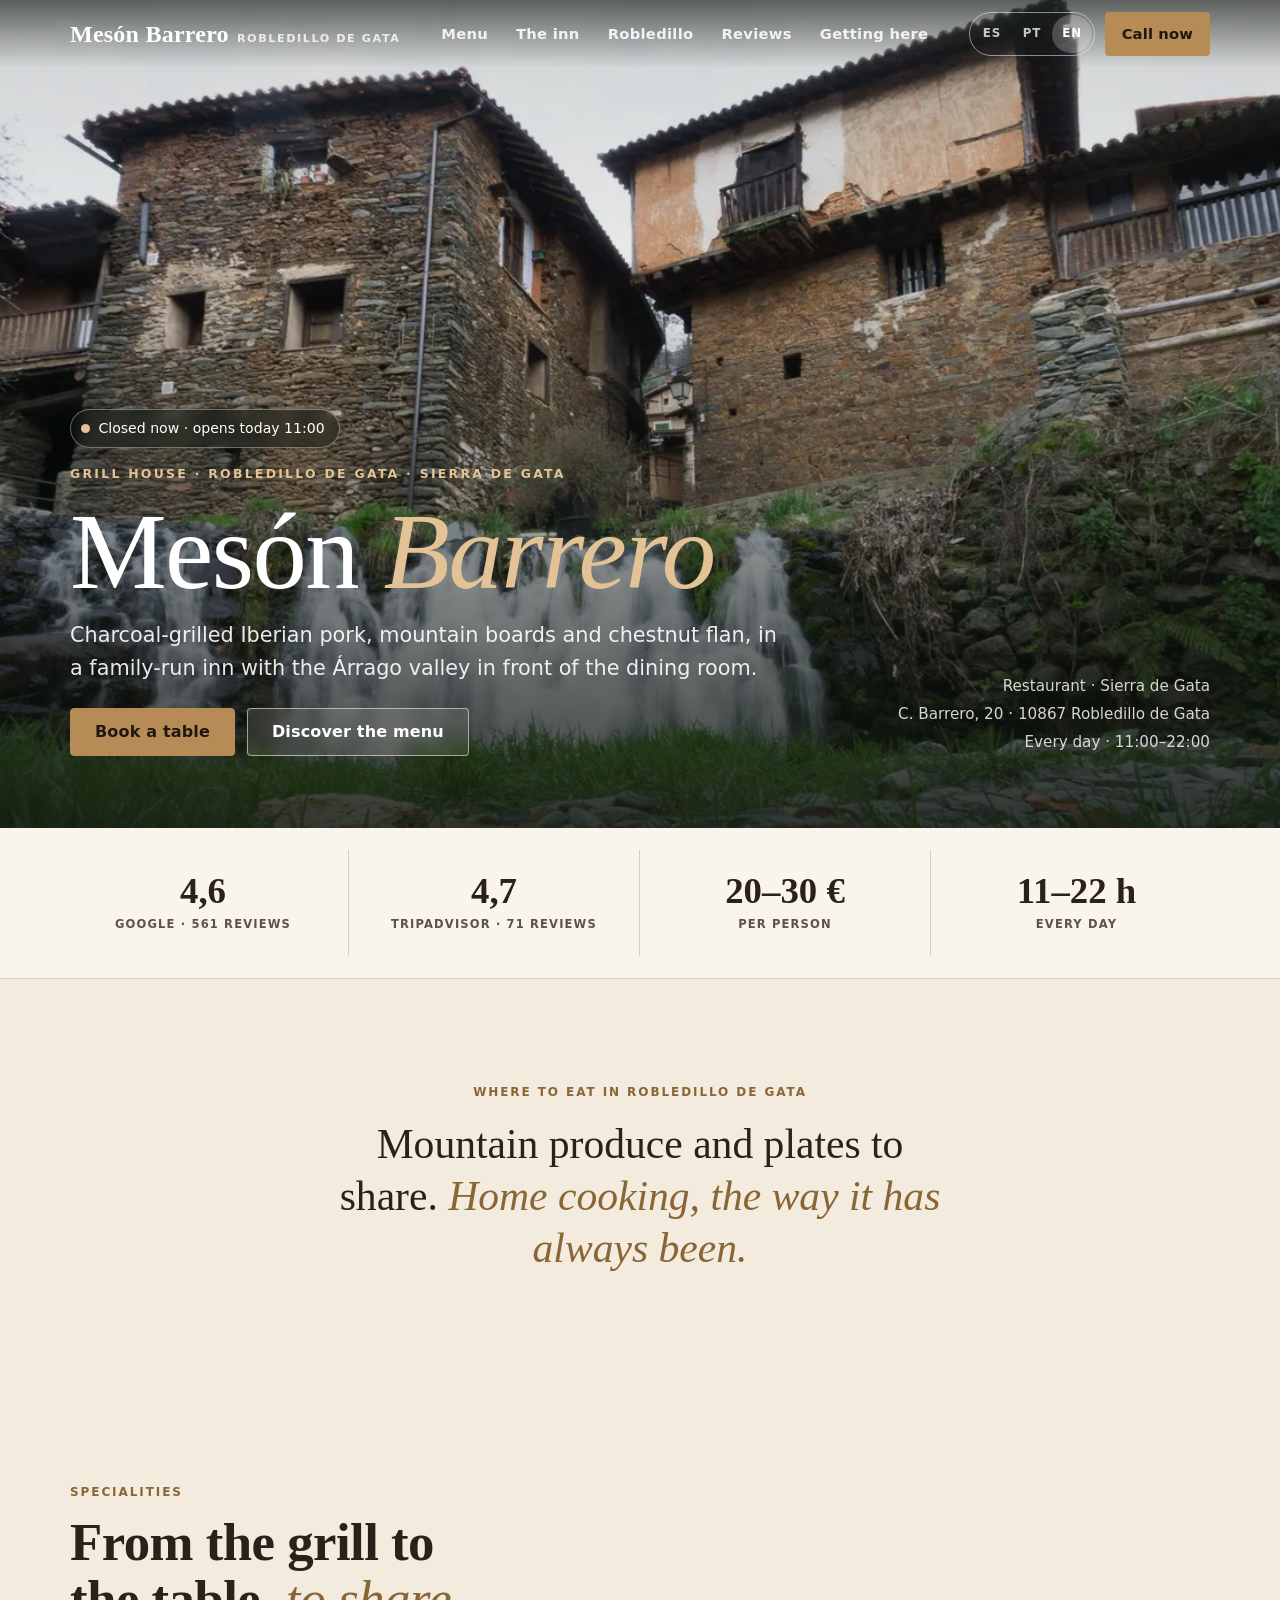
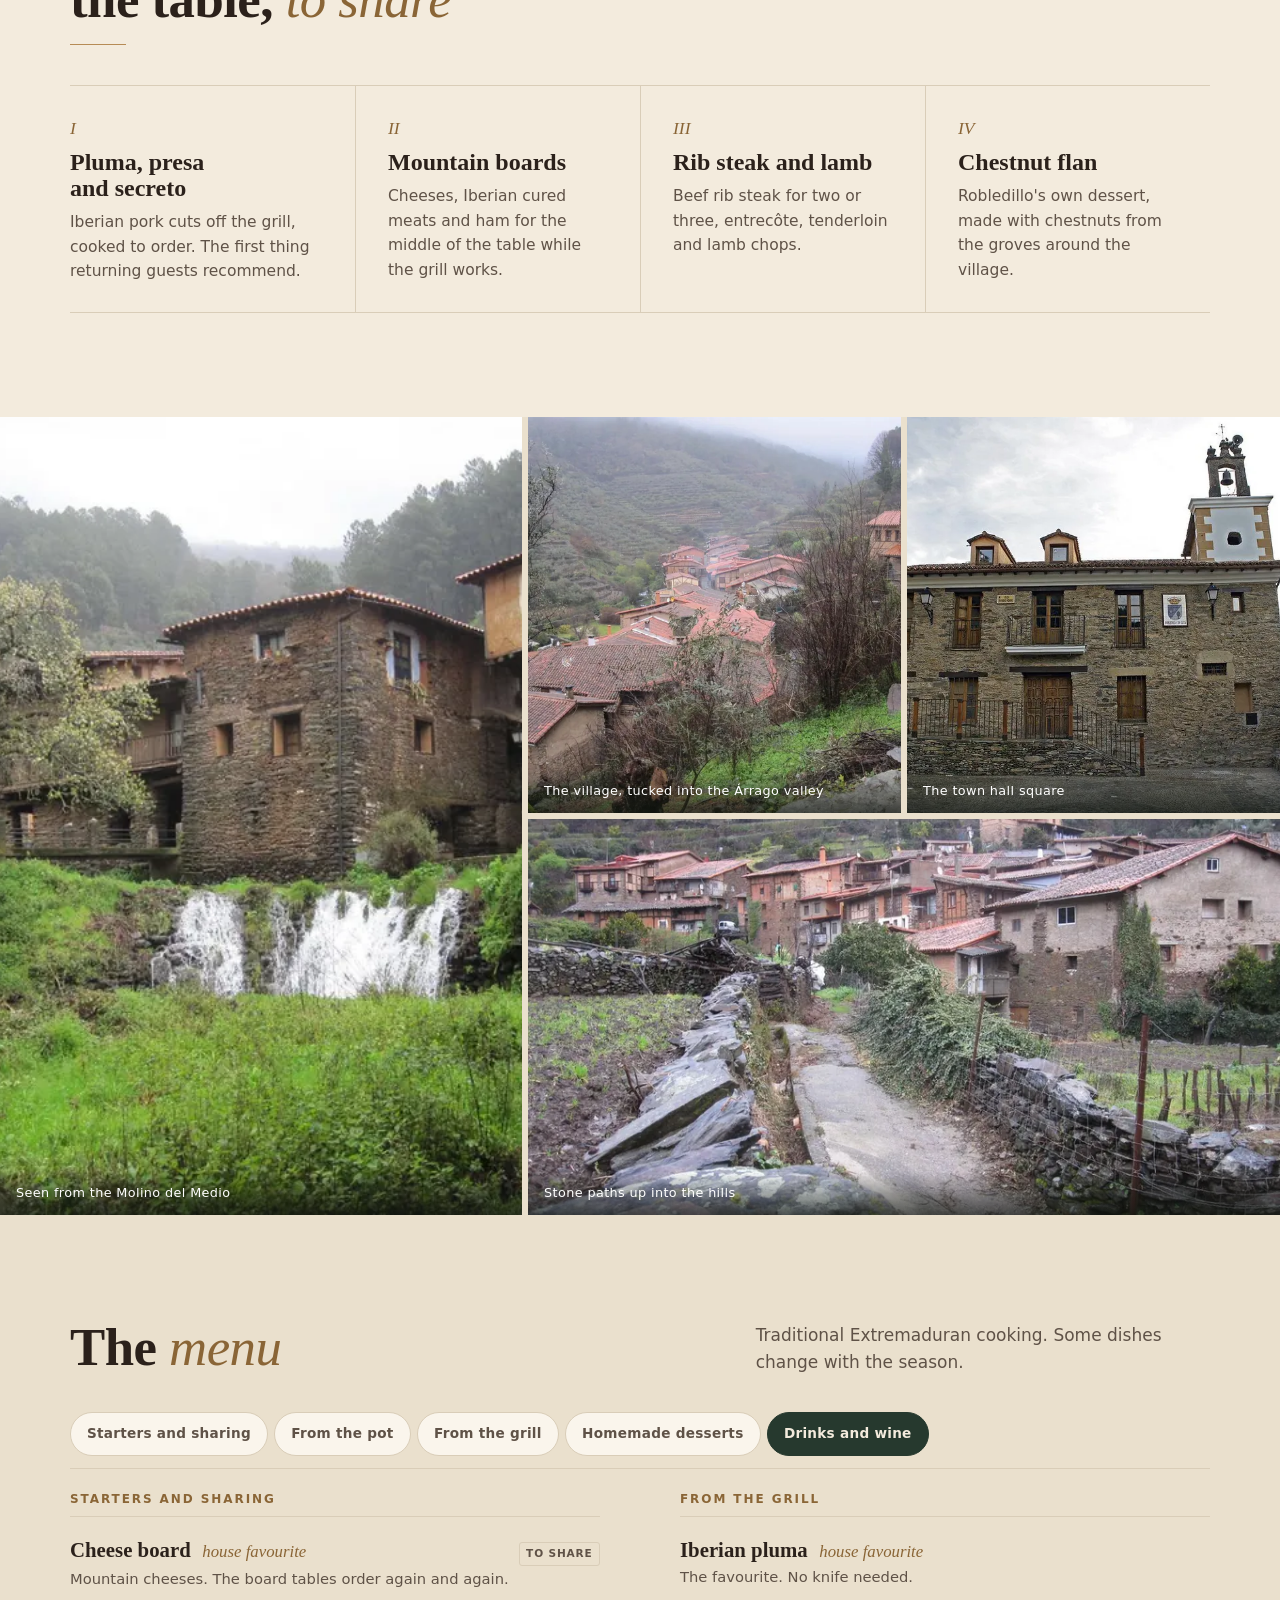
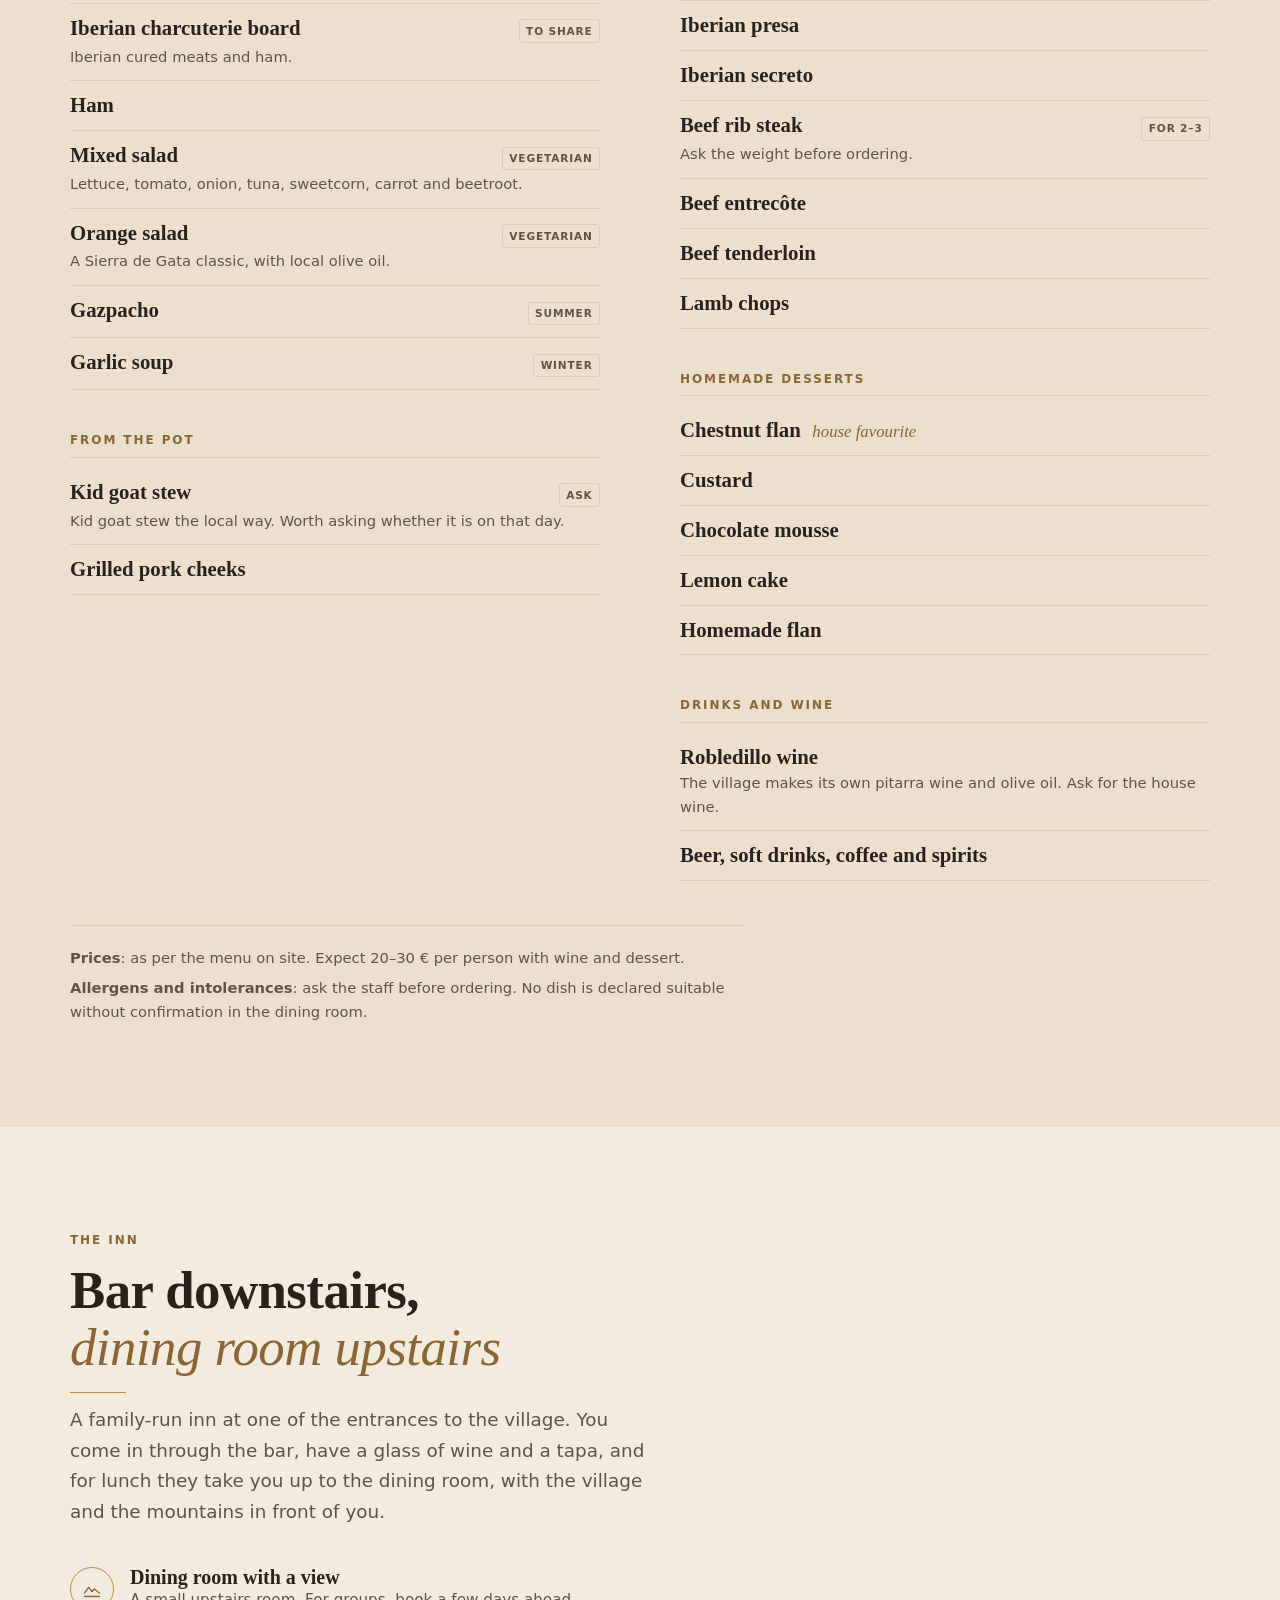
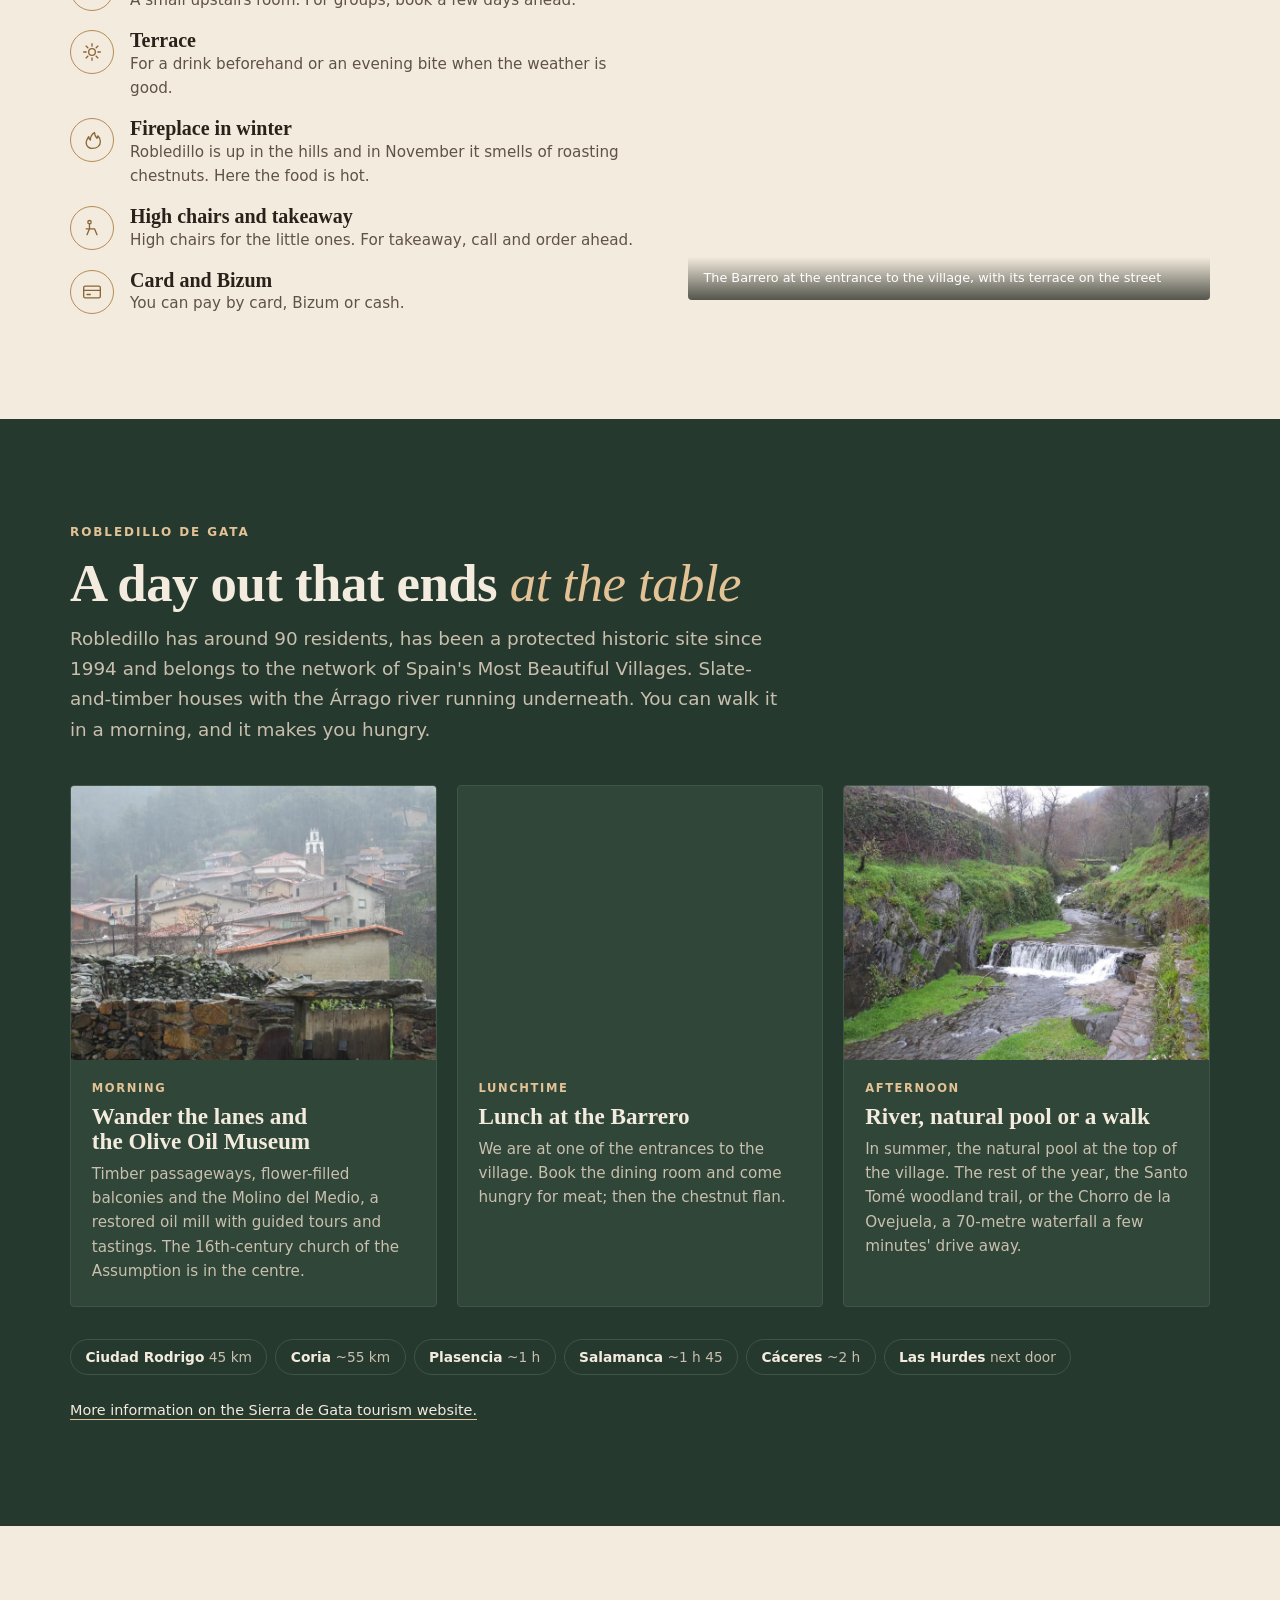
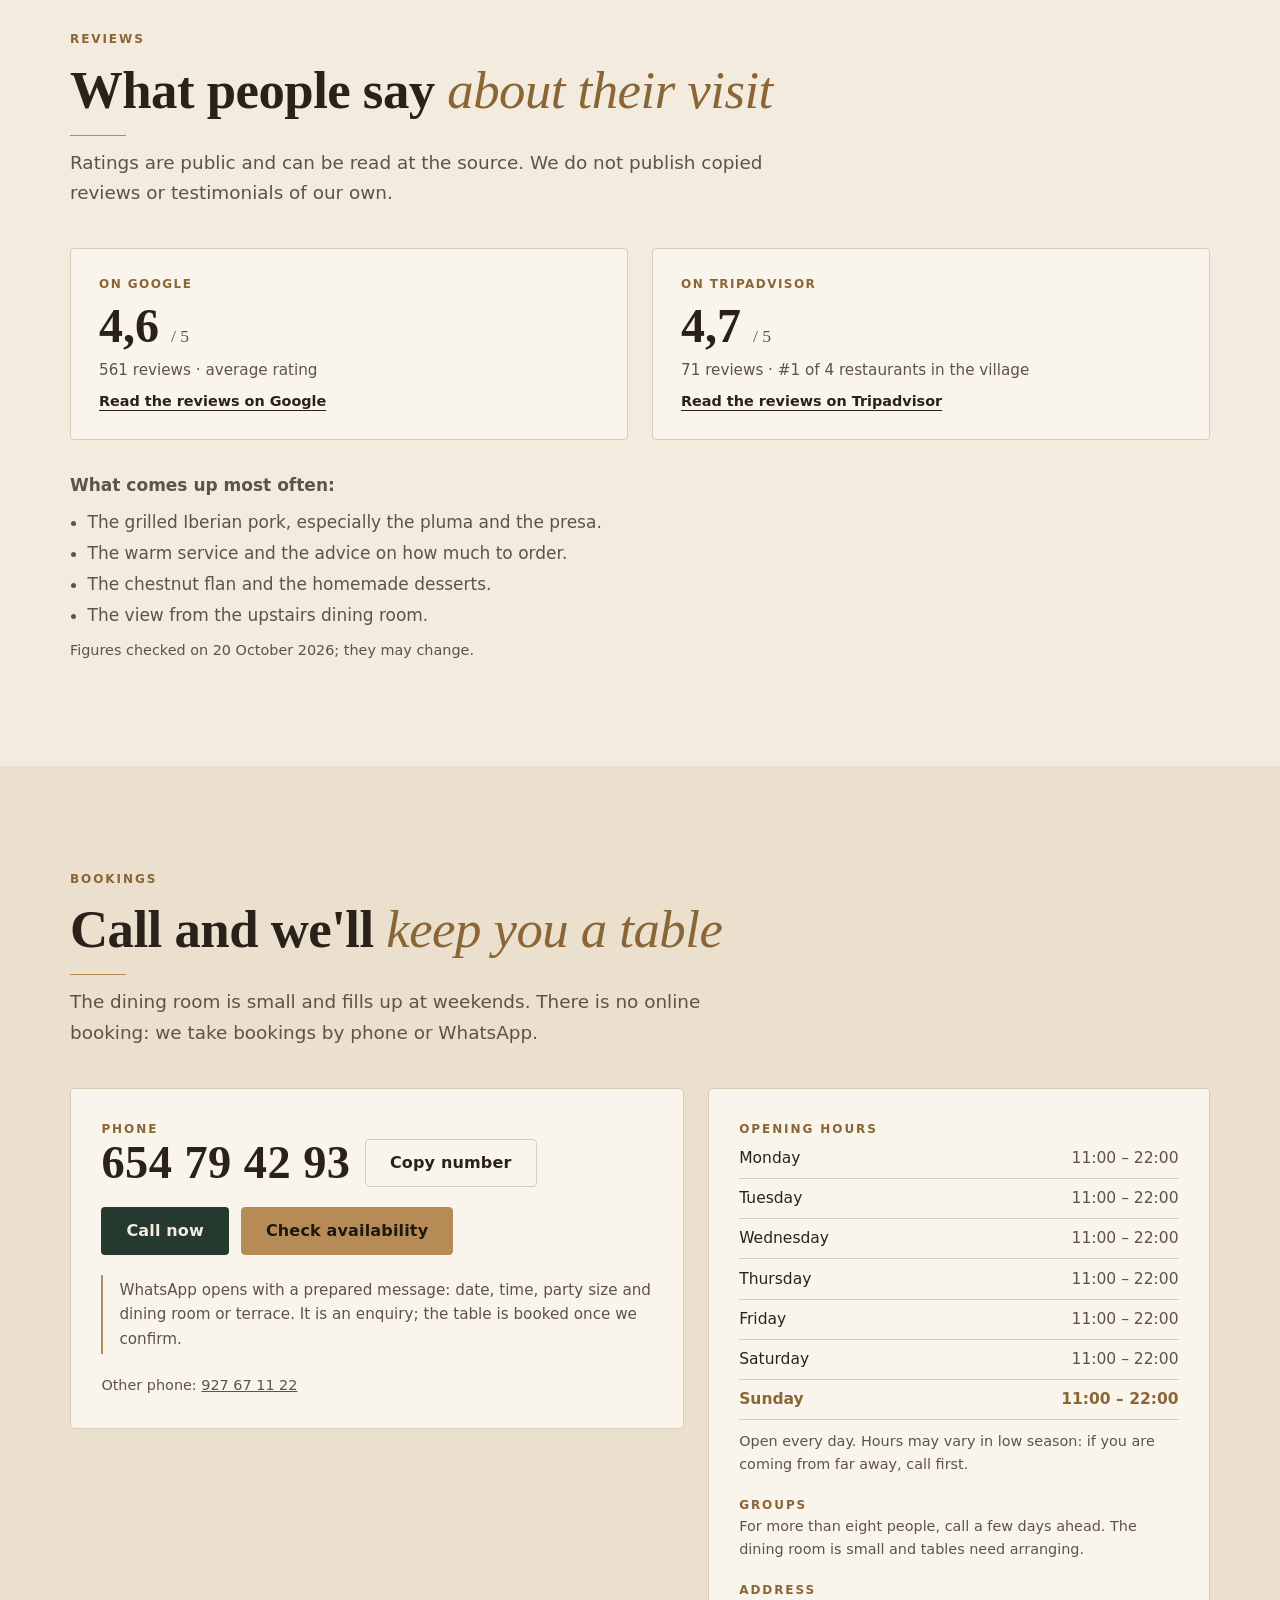
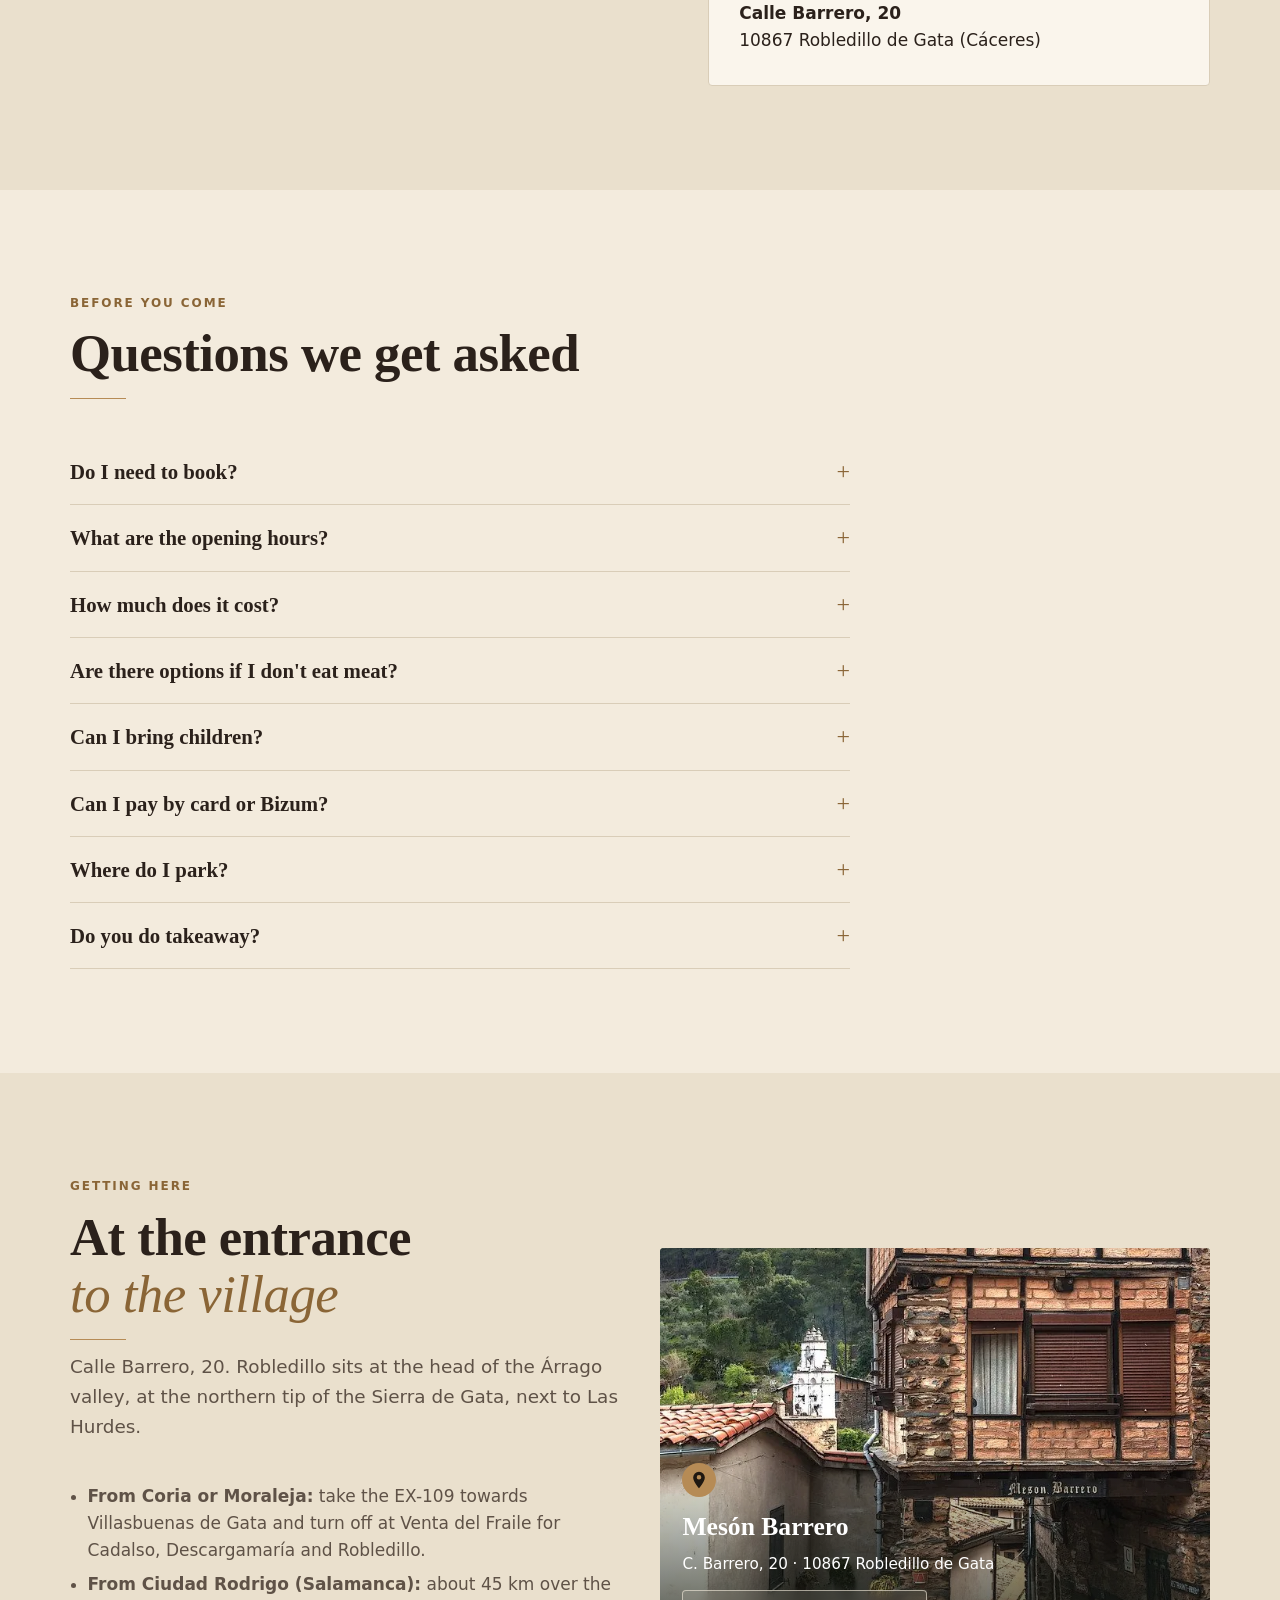
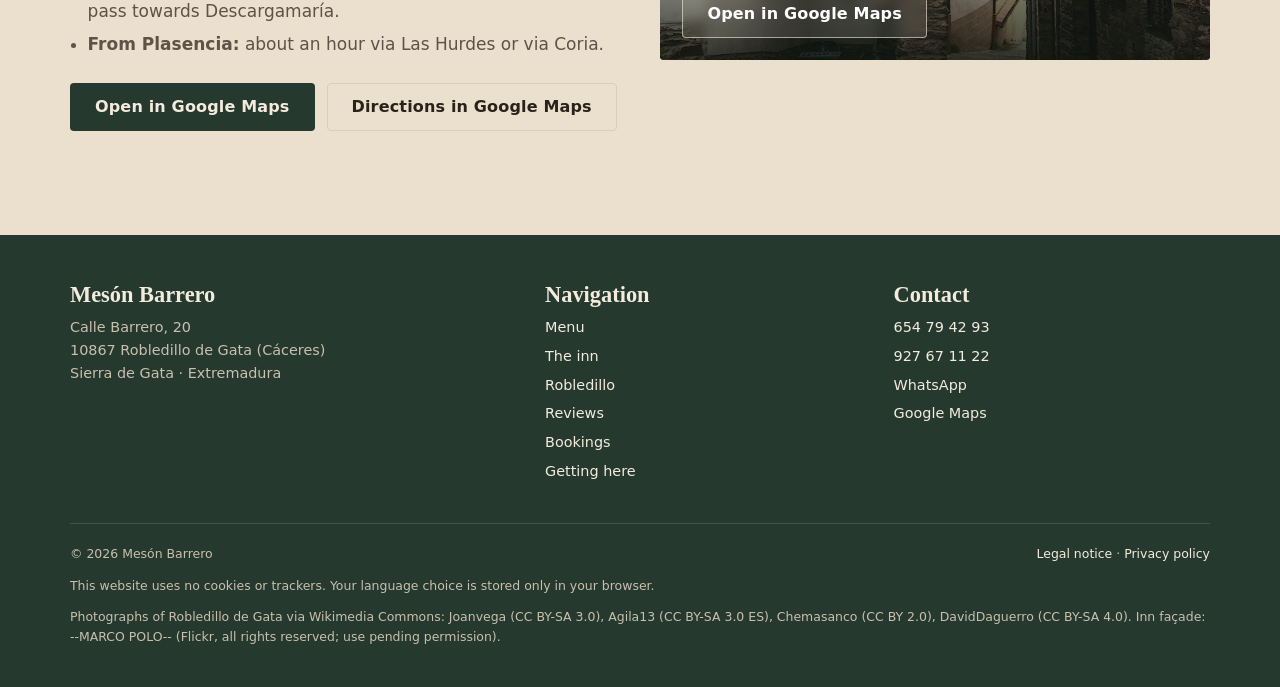
==== commit 31200e3a: "Rediseño profesional: nueva identidad, CSS/JS separados, fuentes propias, WebP responsive, SEO técni" ====
--- a/index.html
+++ b/index.html
@@ -3,272 +3,60 @@
 <head>
 <meta charset="utf-8">
 <meta name="viewport" content="width=device-width, initial-scale=1, viewport-fit=cover">
-<title>Mesón Barrero</title>
-<meta name="description" content="Mesón Barrero, restaurante asador en Robledillo de Gata (Sierra de Gata, Cáceres). Dónde comer en Robledillo: carnes ibéricas a la brasa, tablas de quesos, cabrito y flan de castañas, con comedor con vistas. Reservas: 654 79 42 93.">
-<meta name="keywords" content="restaurante Robledillo de Gata, dónde comer en Robledillo de Gata, Mesón Barrero, asador Sierra de Gata, comer en Sierra de Gata, carne a la brasa Cáceres, flan de castañas">
-<meta name="robots" content="index, follow">
+<title>Mesón Barrero · Restaurante asador en Robledillo de Gata (Sierra de Gata)</title>
+<meta name="description" content="Mesón Barrero, asador familiar en Robledillo de Gata (Sierra de Gata, Cáceres): carne ibérica a la brasa, tablas de quesos, cabrito y flan de castañas, con comedor con vistas. Abierto todos los días de 11 a 22 h. Reservas: 654 79 42 93.">
+<link rel="canonical" href="https://abrahamrrr180-netizen.github.io/meson-barrero-web/">
+<meta name="robots" content="index, follow, max-image-preview:large">
+<meta name="theme-color" content="#26392E">
 <meta name="geo.region" content="ES-CC">
 <meta name="geo.placename" content="Robledillo de Gata">
 <meta name="geo.position" content="40.3216618;-6.4710743">
-<meta property="og:type" content="restaurant">
+<meta property="og:type" content="restaurant.restaurant">
+<meta property="og:site_name" content="Mesón Barrero">
 <meta property="og:title" content="Mesón Barrero · Restaurante en Robledillo de Gata">
-<meta property="og:description" content="Carne a la brasa con la Sierra de Gata delante. Asador familiar en uno de los pueblos más bonitos de España.">
-<meta property="og:image" content="img/meson.jpg">
+<meta property="og:description" content="Carne ibérica a la brasa, tablas de la sierra y flan de castañas en uno de los pueblos más bonitos de España. Abierto todos los días.">
+<meta property="og:url" content="https://abrahamrrr180-netizen.github.io/meson-barrero-web/">
+<meta property="og:image" content="https://abrahamrrr180-netizen.github.io/meson-barrero-web/img/og.jpg">
+<meta property="og:image:width" content="1200">
+<meta property="og:image:height" content="630">
+<meta property="og:image:alt" content="Fachada del Mesón Barrero en Robledillo de Gata">
 <meta property="og:locale" content="es_ES">
 <meta name="twitter:card" content="summary_large_image">
-<link rel="preconnect" href="https://fonts.googleapis.com">
-<link rel="stylesheet" href="https://fonts.googleapis.com/css2?family=Zilla+Slab:ital,wght@0,400;0,600;0,700;1,400;1,600&family=Source+Sans+3:ital,wght@0,400;0,500;0,600;0,700;1,400&display=swap">
-<style>
-/* Layout: foto a sangre arriba, columna de 1200px, mosaico de fotos del pueblo, carta a dos columnas, barra de acción fija en móvil. Pizarra + ascua + piedra. */
-:root{
-  /* Los materiales de la fachada: adobe y arena claros, madera de nogal oscura, teja y ladrillo */
-  --bg:#f0e9dc;--bg-2:#e4d9c6;--surface:#f9f5ec;
-  --fg:#2a211a;--fg-2:#6b5c4e;
-  --slate:#2b211a;--slate-2:#3b2e24;--on-slate:#f1e8da;--on-slate-2:#bfae99;
-  --ember:#b4502a;--ember-2:#d4754b;--line:#d6c9b4;--ok:#4a8a4f;
-  --display:"Zilla Slab",Georgia,"Times New Roman",serif;
-  --body:"Source Sans 3","Segoe UI",system-ui,sans-serif;
-  --r:6px;
-}
-@media (prefers-color-scheme: dark){
-  :root:not([data-theme="light"]){
-    --bg:#1c1613;--bg-2:#241d18;--surface:#2a221c;--fg:#efe6d8;--fg-2:#b0a08c;
-    --slate:#120e0b;--slate-2:#1f1814;--on-slate:#efe6d8;--on-slate-2:#a89882;
-    --ember:#d4754b;--ember-2:#e58f68;--line:#3a2f27;--ok:#6cc27a;color-scheme:dark;
-  }
-}
-:root[data-theme="dark"]{
-  --bg:#1c1613;--bg-2:#241d18;--surface:#2a221c;--fg:#efe6d8;--fg-2:#b0a08c;
-  --slate:#120e0b;--slate-2:#1f1814;--on-slate:#efe6d8;--on-slate-2:#a89882;
-  --ember:#d4754b;--ember-2:#e58f68;--line:#3a2f27;--ok:#6cc27a;color-scheme:dark;
-}
-*{box-sizing:border-box}
-html{scroll-behavior:smooth;scroll-padding-top:72px}
-@media (prefers-reduced-motion:reduce){html{scroll-behavior:auto}*{animation:none!important;transition:none!important}}
-body{margin:0;background:var(--bg);color:var(--fg);font-family:var(--body);font-size:17px;line-height:1.55;-webkit-font-smoothing:antialiased}
-body::before{content:"";position:fixed;inset:0 0 auto;height:env(safe-area-inset-top,0px);z-index:10;background:var(--slate)}
-a{color:inherit}
-img{display:block;max-width:100%}
-h1,h2,h3{font-family:var(--display);line-height:1.1;margin:0;text-wrap:balance}
-h2{font-size:clamp(1.9rem,4.2vw,2.8rem);font-weight:700}
-h2 em{font-style:italic;font-weight:600;color:var(--ember)}
-h3{font-size:1.25rem;font-weight:600}
-p{margin:0}
-.wrap{max-width:1200px;margin:0 auto;padding-left:max(16px,env(safe-area-inset-left,0px));padding-right:max(16px,env(safe-area-inset-right,0px))}
-.eyebrow{font-size:.78rem;font-weight:700;letter-spacing:.14em;text-transform:uppercase;color:var(--ember)}
-.lead{font-size:1.15rem;color:var(--fg-2);max-width:60ch}
-section{padding-block:3.5rem}
-@media (min-width:760px){section{padding-block:5.5rem}}
-.sec-head{display:grid;gap:.6rem;margin-bottom:2rem;max-width:64ch}
-
-.btn{display:inline-flex;align-items:center;justify-content:center;gap:.5rem;padding:.85rem 1.4rem;border-radius:var(--r);font-weight:600;text-decoration:none;border:1.5px solid transparent;cursor:pointer;font-family:var(--body);font-size:1rem;line-height:1;transition:background .15s,transform .15s}
-.btn:active{transform:translateY(1px)}
-.btn:focus-visible,input:focus-visible,select:focus-visible,textarea:focus-visible,button:focus-visible,summary:focus-visible{outline:3px solid var(--ember-2);outline-offset:2px}
-.btn-primary{background:var(--ember);color:#fff}
-.btn-primary:hover{background:var(--ember-2)}
-.btn-ghost{background:transparent;border-color:var(--line);color:var(--fg)}
-.btn-ghost:hover{background:var(--bg-2)}
-.btn-light{background:rgba(255,255,255,.14);border-color:rgba(255,255,255,.5);color:#fff;backdrop-filter:blur(6px)}
-.btn-light:hover{background:rgba(255,255,255,.26)}
-
-/* Cabecera flotante */
-header{position:fixed;top:env(safe-area-inset-top,0px);left:0;right:0;z-index:9;color:#fff;transition:background .3s,color .3s,box-shadow .3s;background:linear-gradient(180deg,rgba(0,0,0,.55),rgba(0,0,0,0))}
-header.solid{color:var(--fg);background:color-mix(in srgb,var(--bg) 88%,transparent);backdrop-filter:blur(14px);-webkit-backdrop-filter:blur(14px);box-shadow:0 1px 0 var(--line)}
-.nav{display:flex;align-items:center;justify-content:space-between;gap:1rem;height:64px}
-.brand{display:flex;align-items:center;gap:.6rem;text-decoration:none;font-family:var(--display);font-weight:700;font-size:1.3rem}
-.brand svg{width:28px;height:28px;flex:none}
-.nav ul{list-style:none;margin:0;padding:0;display:none;gap:1.5rem}
-.nav ul a{text-decoration:none;font-weight:500;font-size:.95rem;opacity:.85}
-.nav ul a:hover{opacity:1}
-.nav .btn{padding:.6rem 1rem;font-size:.95rem}
-@media (min-width:860px){.nav ul{display:flex}}
-.nav-right{display:flex;align-items:center;gap:.6rem}
-.lang{display:inline-flex;border:1px solid rgba(255,255,255,.45);border-radius:999px;padding:2px;backdrop-filter:blur(6px)}
-header.solid .lang{border-color:var(--line)}
-.lang button{appearance:none;border:0;background:transparent;color:inherit;font:inherit;font-size:.78rem;font-weight:700;letter-spacing:.06em;padding:.35rem .6rem;border-radius:999px;cursor:pointer;opacity:.75}
-.lang button[aria-pressed="true"]{background:rgba(255,255,255,.22);opacity:1}
-header.solid .lang button[aria-pressed="true"]{background:var(--ember);color:#fff}
-@media (max-width:420px){.nav .btn{padding:.6rem .8rem;font-size:.9rem}.lang button{padding:.35rem .5rem}}
-
-/* Hero a sangre */
-.hero{position:relative;min-height:88svh;color:#fff;display:grid;align-items:end;padding:0;overflow:hidden}
-.hero img{position:absolute;inset:0;width:100%;height:100%;object-fit:cover;object-position:50% 60%}
-.hero::after{content:"";position:absolute;inset:0;background:linear-gradient(180deg,rgba(20,22,26,.15) 0%,rgba(20,22,26,.1) 40%,rgba(20,22,26,.78) 100%)}
-.hero .wrap{position:relative;z-index:1;width:100%;padding-block:0 2.5rem;display:grid;gap:1rem}
-.hero h1{font-size:clamp(3rem,10vw,6.5rem);font-weight:700;letter-spacing:-.02em;line-height:.95}
-.hero h1 em{font-style:italic;font-weight:600;color:#f2b996}
-.hero .sub{font-size:clamp(1.05rem,2vw,1.3rem);max-width:52ch;color:rgba(255,255,255,.88)}
-.hero-row{display:flex;flex-wrap:wrap;gap:.75rem;align-items:center;margin-top:.5rem}
-.status{display:inline-flex;align-items:center;gap:.5rem;background:rgba(0,0,0,.35);border:1px solid rgba(255,255,255,.35);border-radius:999px;padding:.4rem .9rem .4rem .6rem;font-size:.9rem;backdrop-filter:blur(6px)}
-.status .dot{width:10px;height:10px;border-radius:50%;background:#bbb}
-.status.open .dot{background:#6cc27a}
-.status.closed .dot{background:#f28a56}
-@media (min-width:760px){.hero{min-height:92svh}.hero .wrap{padding-block:0 4rem;grid-template-columns:1fr auto;align-items:end}.hero .meta{text-align:right;font-size:.95rem;line-height:1.8;color:rgba(255,255,255,.85)}}
-.hero .meta{font-size:.9rem;line-height:1.7;color:rgba(255,255,255,.8)}
-
-/* Intro + datos */
-.intro{text-align:center}
-.intro p.big{font-family:var(--display);font-size:clamp(1.5rem,3vw,2.3rem);line-height:1.25;max-width:30ch;margin:1rem auto 0;font-weight:400}
-.intro p.big em{font-style:italic;color:var(--ember)}
-.facts{display:grid;grid-template-columns:repeat(3,1fr);gap:1rem;margin:2.5rem auto 0;max-width:760px}
-.facts div{text-align:center}
-.facts strong{display:block;font-family:var(--display);font-size:clamp(1.6rem,4vw,2.4rem);font-weight:700;line-height:1;font-variant-numeric:tabular-nums}
-.facts span{font-size:.72rem;letter-spacing:.12em;text-transform:uppercase;color:var(--fg-2);font-weight:600}
-
-/* Mosaico de fotos */
-.strip{padding:0}
-.mosaic{display:grid;grid-template-columns:1.4fr 1fr 1fr;grid-auto-rows:min(44vh,420px);gap:6px}
-.mosaic figure{margin:0;position:relative;overflow:hidden;background:var(--bg-2)}
-.mosaic img{width:100%;height:100%;object-fit:cover;transition:transform 1.2s ease}
-.mosaic figure:hover img{transform:scale(1.03)}
-.mosaic figcaption{position:absolute;left:0;right:0;bottom:0;padding:.6rem .9rem;font-size:.8rem;color:#fff;background:linear-gradient(0deg,rgba(0,0,0,.6),transparent);letter-spacing:.04em}
-.mosaic .tall{grid-row:span 2}
-.mosaic .wide{grid-column:span 2}
-@media (max-width:760px){
-  .mosaic{display:flex;overflow-x:auto;gap:6px;scroll-snap-type:x mandatory;-webkit-overflow-scrolling:touch;scrollbar-width:none;padding-inline:max(16px,env(safe-area-inset-left,0px))}
-  .mosaic::-webkit-scrollbar{display:none}
-  .mosaic figure{flex:0 0 80vw;height:62vw;scroll-snap-align:center;border-radius:var(--r)}
-}
-
-/* Lo que piden */
-.picks{display:grid;gap:1rem}
-@media (min-width:640px){.picks{grid-template-columns:repeat(2,1fr)}}
-@media (min-width:980px){.picks{grid-template-columns:repeat(4,1fr)}}
-.pick{border-top:3px solid var(--ember);padding-top:1rem;display:grid;gap:.4rem;align-content:start}
-.pick h3{font-size:1.25rem}
-.pick p{color:var(--fg-2);font-size:.95rem}
-
-/* Carta */
-.carta{background:var(--bg-2)}
-.carta .head{display:flex;justify-content:space-between;align-items:flex-end;gap:1.5rem;flex-wrap:wrap;margin-bottom:2.5rem}
-.carta .head p{max-width:40ch;color:var(--fg-2)}
-.cols{display:grid;gap:0 5rem}
-@media (min-width:860px){.cols{grid-template-columns:1fr 1fr}}
-.grp{margin-bottom:2.5rem}
-.grp h3{font-size:.78rem;letter-spacing:.16em;text-transform:uppercase;color:var(--ember);font-weight:700;margin-bottom:.8rem;padding-bottom:.5rem;border-bottom:1px solid var(--line);font-family:var(--body)}
-.d{display:grid;grid-template-columns:1fr auto;gap:.15rem .75rem;padding:.7rem 0;border-bottom:1px solid var(--line);align-items:baseline}
-.d b{font-weight:600;font-family:var(--display);font-size:1.15rem}
-.d b i{font-style:italic;font-weight:400;color:var(--ember);font-size:1rem;margin-left:.4rem}
-.d small{grid-column:1/-1;color:var(--fg-2);font-size:.92rem}
-.d .tag{font-size:.68rem;font-weight:700;letter-spacing:.08em;text-transform:uppercase;color:var(--fg-2);border:1px solid var(--line);border-radius:3px;padding:.1rem .35rem;white-space:nowrap}
-.carta .foot{color:var(--fg-2);font-size:.9rem;max-width:70ch;display:grid;gap:.3rem}
-
-/* El mesón */
-.meson{display:grid;gap:2rem}
-@media (min-width:860px){.meson{grid-template-columns:1.1fr .9fr;align-items:center}}
-.spaces{display:grid;gap:1rem}
-.space{display:grid;grid-template-columns:40px 1fr;gap:.9rem;align-items:start}
-.space .ic{width:40px;height:40px;border-radius:var(--r);background:var(--slate);color:var(--on-slate);display:grid;place-items:center}
-.space .ic svg{width:20px;height:20px}
-.space h3{font-size:1.1rem}
-.space p{color:var(--fg-2);font-size:.95rem}
-.photo{border-radius:var(--r);overflow:hidden;position:relative}
-.photo img{width:100%;height:100%;object-fit:cover;aspect-ratio:4/5;max-height:640px}
-.photo figcaption{position:absolute;left:0;right:0;bottom:0;padding:.6rem .9rem;font-size:.8rem;color:#fff;background:linear-gradient(0deg,rgba(0,0,0,.6),transparent)}
-
-/* Robledillo */
-.pueblo{background:var(--slate);color:var(--on-slate)}
-.pueblo .eyebrow{color:var(--ember-2)}
-.pueblo .lead{color:var(--on-slate-2)}
-.plan{display:grid;gap:1rem;margin-top:2rem}
-@media (min-width:760px){.plan{grid-template-columns:repeat(3,1fr)}}
-.plan-item{border-radius:var(--r);overflow:hidden;background:var(--slate-2);display:grid;grid-template-rows:auto 1fr}
-.plan-item img{width:100%;aspect-ratio:4/3;object-fit:cover}
-.plan-item div{padding:1.1rem 1.2rem 1.3rem;display:grid;gap:.4rem;align-content:start}
-.plan-item .when{font-size:.75rem;font-weight:700;letter-spacing:.12em;text-transform:uppercase;color:var(--ember-2)}
-.plan-item p{color:var(--on-slate-2);font-size:.95rem}
-.dist{display:flex;flex-wrap:wrap;gap:.5rem;margin-top:1.75rem}
-.dist span{border:1px solid #55463a;border-radius:999px;padding:.35rem .8rem;font-size:.88rem;color:var(--on-slate-2)}
-.dist span b{color:var(--on-slate);font-weight:600}
-
-/* Reservas */
-.reservas{background:var(--bg-2)}
-.res-grid{display:grid;gap:1.5rem}
-@media (min-width:900px){.res-grid{grid-template-columns:1fr 1fr}}
-.card{background:var(--surface);border:1px solid var(--line);border-radius:var(--r);padding:1.25rem;display:grid;gap:1.1rem;align-content:start}
-@media (min-width:760px){.card{padding:1.75rem}}
-.phone-big{font-family:var(--display);font-size:clamp(1.9rem,5vw,2.6rem);font-weight:700;letter-spacing:.02em;font-variant-numeric:tabular-nums;text-decoration:none}
-.phone-row{display:flex;flex-wrap:wrap;align-items:center;gap:.75rem}
-.hours{list-style:none;margin:0;padding:0}
-.hours li{display:flex;justify-content:space-between;gap:1rem;padding:.45rem 0;border-bottom:1px solid var(--line);font-variant-numeric:tabular-nums}
-.hours li span:last-child{color:var(--fg-2)}
-.hours li.today{font-weight:700}
-.hours li.today span{color:var(--ember)}
-.small{font-size:.9rem;color:var(--fg-2)}
-form{display:grid;gap:.9rem}
-.f2{display:grid;gap:.9rem}
-@media (min-width:520px){.f2{grid-template-columns:1fr 1fr}}
-label{display:grid;gap:.3rem;font-weight:600;font-size:.92rem}
-input,select,textarea{font:inherit;font-size:1rem;padding:.75rem .85rem;border:1.5px solid var(--line);border-radius:var(--r);background:var(--bg);color:var(--fg);width:100%}
-textarea{min-height:80px;resize:vertical}
-.msg{border-left:3px solid var(--ember);background:var(--bg);padding:.9rem 1rem;font-size:.95rem;display:grid;gap:.5rem}
-.msg strong{font-family:var(--display);font-size:1.05rem}
-
-/* FAQ */
-details{border-bottom:1px solid var(--line);padding:.9rem 0}
-summary{cursor:pointer;font-weight:600;font-family:var(--display);font-size:1.15rem;list-style:none;display:flex;justify-content:space-between;gap:1rem}
-summary::-webkit-details-marker{display:none}
-summary::after{content:"+";color:var(--ember);font-weight:400;font-size:1.4rem;line-height:1}
-details[open] summary::after{content:"–"}
-details p{color:var(--fg-2);padding-top:.5rem;max-width:65ch}
-
-/* Cómo llegar */
-.llegar{display:grid;gap:2rem}
-@media (min-width:860px){.llegar{grid-template-columns:1fr 1fr}}
-.llegar ul{margin:.5rem 0 0;padding-left:1.1rem;color:var(--fg-2)}
-.llegar li{margin:.3rem 0}
-.mapcard{display:block;position:relative;border-radius:var(--r);overflow:hidden;aspect-ratio:4/3;max-width:100%;text-decoration:none;color:#fff;background:var(--slate)}
-.mapcard img{position:absolute;inset:0;width:100%;height:100%;object-fit:cover;transition:transform 1.2s ease}
-.mapcard:hover img{transform:scale(1.03)}
-.mapcard-body{position:absolute;inset:auto 0 0;padding:1.25rem;display:grid;gap:.2rem;background:linear-gradient(0deg,rgba(0,0,0,.78),rgba(0,0,0,0));font-size:.95rem}
-.mapcard-body strong{font-family:var(--display);font-size:1.4rem}
-.mapcard .pin{width:34px;height:34px;border-radius:50%;background:var(--ember);display:grid;place-items:center;margin-bottom:.4rem}
-.mapcard .pin svg{width:20px;height:20px}
-
-footer{background:var(--slate);color:var(--on-slate-2);padding-block:2rem;font-size:.85rem}
-footer .wrap{display:grid;gap:1rem}
-footer .row{display:flex;flex-wrap:wrap;gap:1rem;justify-content:space-between}
-footer a{color:var(--on-slate);text-decoration:none}
-footer a:hover{text-decoration:underline}
-footer .credits{font-size:.75rem;line-height:1.6;max-width:90ch}
-
-/* Barra móvil */
-.bar{display:none}
-@media (max-width:760px){
-  body{padding-bottom:calc(76px + env(safe-area-inset-bottom,0px))}
-  .bar{display:grid;grid-template-columns:1.2fr 1fr 1fr 1fr;gap:6px;position:fixed;left:0;right:0;bottom:0;z-index:8;padding:10px max(12px,env(safe-area-inset-right,0px)) calc(10px + env(safe-area-inset-bottom,0px)) max(12px,env(safe-area-inset-left,0px));background:color-mix(in srgb,var(--bg) 92%,transparent);backdrop-filter:blur(14px);-webkit-backdrop-filter:blur(14px);border-top:1px solid var(--line)}
-  .bar a{display:grid;place-items:center;padding:12px 2px;border-radius:var(--r);font-size:.82rem;font-weight:600;border:1px solid var(--line);background:var(--surface);text-decoration:none;white-space:nowrap}
-  .bar a.call{background:var(--ember);color:#fff;border-color:var(--ember)}
-  /* Móvil: hero más corto, botones a todo el ancho, secciones más compactas */
-  .hero{min-height:82svh}
-  .hero .wrap{padding-block:0 1.75rem}
-  .hero h1{font-size:clamp(2.8rem,16vw,4rem)}
-  .hero .sub{font-size:1rem}
-  .hero-row .btn{flex:1 1 100%;padding:1rem}
-  .hero .meta{display:none}
-  section{padding-block:2.75rem}
-  .facts{gap:.5rem}
-  .facts span{font-size:.62rem;letter-spacing:.08em}
-  .intro p.big{font-size:1.35rem}
-  .carta .head{margin-bottom:1.5rem}
-  .grp{margin-bottom:1.75rem}
-  .phone-row .btn{display:none}
-  .hero-row .btn{flex:1 1 100%}
-}
-</style>
+<link rel="icon" href="favicon.svg" type="image/svg+xml">
+<link rel="icon" href="favicon.png" type="image/png" sizes="48x48">
+<link rel="apple-touch-icon" href="apple-touch-icon.png">
+<link rel="preload" href="fonts/CormorantGaramond-normal.woff2" as="font" type="font/woff2" crossorigin>
+<link rel="preload" href="fonts/Manrope-normal.woff2" as="font" type="font/woff2" crossorigin>
+<link rel="preload" href="img/hero-1280.webp" as="image" imagesrcset="img/hero-800.webp 800w, img/hero-1280.webp 1280w, img/hero-1920.webp 1920w" imagesizes="100vw" fetchpriority="high">
+<link rel="stylesheet" href="css/styles.css">
+<script type="application/ld+json">
+{"@context":"https://schema.org","@graph":[
+{"@type":"Restaurant","@id":"https://abrahamrrr180-netizen.github.io/meson-barrero-web/#restaurant","name":"Mesón Barrero","url":"https://abrahamrrr180-netizen.github.io/meson-barrero-web/","image":["https://abrahamrrr180-netizen.github.io/meson-barrero-web/img/og.jpg","https://abrahamrrr180-netizen.github.io/meson-barrero-web/img/meson-703.webp"],"description":"Asador familiar en Robledillo de Gata (Sierra de Gata, Cáceres): carnes ibéricas a la brasa, tablas de quesos e ibéricos, cabrito y flan de castañas. Comedor con vistas al valle del Árrago.","servesCuisine":["Asador","Cocina extremeña","Carnes a la brasa"],"priceRange":"€€","telephone":"+34654794293","address":{"@type":"PostalAddress","streetAddress":"Calle Barrero, 20","addressLocality":"Robledillo de Gata","addressRegion":"Cáceres","postalCode":"10867","addressCountry":"ES"},"geo":{"@type":"GeoCoordinates","latitude":40.3216618,"longitude":-6.4710743},"hasMap":"https://www.google.com/maps/search/?api=1&query=Mes%C3%B3n+Barrero+Robledillo+de+Gata&query_place_id=ChIJMQY4-BfXPQ0RgGoVukBbmp0","openingHoursSpecification":[{"@type":"OpeningHoursSpecification","dayOfWeek":["Monday","Tuesday","Wednesday","Thursday","Friday","Saturday","Sunday"],"opens":"11:00","closes":"22:00"}],"acceptsReservations":"True","hasMenu":"https://abrahamrrr180-netizen.github.io/meson-barrero-web/#carta","paymentAccepted":"Efectivo, tarjeta, Bizum","currenciesAccepted":"EUR","amenityFeature":[{"@type":"LocationFeatureSpecification","name":"Terraza","value":true},{"@type":"LocationFeatureSpecification","name":"Comida para llevar","value":true},{"@type":"LocationFeatureSpecification","name":"Tronas","value":true}],"sameAs":["https://www.tripadvisor.es/Restaurant_Review-g1078758-d14060911-Reviews-Meson_Barrero-Robledillo_De_Gata_Province_of_Caceres_Extremadura.html"]},
+{"@type":"WebSite","url":"https://abrahamrrr180-netizen.github.io/meson-barrero-web/","name":"Mesón Barrero","inLanguage":["es","pt","en"]},
+{"@type":"FAQPage","mainEntity":[
+{"@type":"Question","name":"¿Hace falta reservar en el Mesón Barrero?","acceptedAnswer":{"@type":"Answer","text":"Entre semana se suele poder comer sin reserva. Viernes, sábados, domingos, puentes y en verano el comedor se llena: llama al 654 79 42 93 o escribe por WhatsApp."}},
+{"@type":"Question","name":"¿Cuál es el horario del Mesón Barrero?","acceptedAnswer":{"@type":"Answer","text":"Todos los días de 11:00 a 22:00. En temporada baja puede variar; si vienes de lejos, llama antes."}},
+{"@type":"Question","name":"¿Cuánto cuesta comer en el Mesón Barrero?","acceptedAnswer":{"@type":"Answer","text":"Lo habitual es entre 20 y 30 € por persona compartiendo tabla, carne, postre y vino."}},
+{"@type":"Question","name":"¿Se puede pagar con tarjeta o Bizum?","acceptedAnswer":{"@type":"Answer","text":"Sí, aceptamos tarjeta, Bizum y efectivo."}},
+{"@type":"Question","name":"¿Dónde aparco en Robledillo de Gata?","acceptedAnswer":{"@type":"Answer","text":"En los aparcamientos de la entrada del pueblo. El mesón está en una de las entradas, a un paso."}}
+]}]}
+</script>
 </head>
 <body>
-
-
-<header id="hdr">
+<a class="skip" href="#main">Saltar al contenido</a>
+
+<header class="site-header">
   <div class="wrap nav">
-    <a class="brand" href="#inicio" aria-label="Mesón Barrero, inicio">Mesón Barrero</a>
-    <ul>
-      <li><a href="#carta">Carta</a></li>
-      <li><a href="#meson">El mesón</a></li>
-      <li><a href="#robledillo">Robledillo</a></li>
-      <li><a href="#llegar">Cómo llegar</a></li>
-    </ul>
+    <a class="brand" href="#inicio">Mesón Barrero <small>Robledillo de Gata</small></a>
+    <nav aria-label="Secciones">
+      <ul>
+        <li><a href="#carta">Carta</a></li>
+        <li><a href="#meson">El mesón</a></li>
+        <li><a href="#robledillo">Robledillo</a></li>
+        <li><a href="#opiniones">Opiniones</a></li>
+        <li><a href="#llegar">Cómo llegar</a></li>
+      </ul>
+    </nav>
     <div class="nav-right">
       <div class="lang" role="group" aria-label="Idioma / Língua / Language">
         <button type="button" data-lang="es" aria-pressed="true" lang="es">ES</button><button type="button" data-lang="pt" aria-pressed="false" lang="pt">PT</button><button type="button" data-lang="en" aria-pressed="false" lang="en">EN</button>
@@ -278,20 +66,33 @@
   </div>
 </header>
 
-<main id="inicio">
-<section class="hero">
-  <img src="img/hero.jpg" alt="Casas de pizarra de Robledillo de Gata sobre una cascada del río Árrago" fetchpriority="high">
-  <div class="wrap">
-    <div style="display:grid;gap:.9rem">
-      <span class="status" id="status" aria-live="polite"><span class="dot"></span><span id="status-text">Consultando horario…</span></span>
-      <h1>Mesón <em>Barrero</em></h1>
-      <p class="sub">Asador familiar en Robledillo de Gata. Carne ibérica a la brasa, tablas de la sierra y flan de castañas, con el valle del Árrago desde el comedor.</p>
+<main id="main">
+<section class="hero" id="inicio" aria-labelledby="h1">
+  <picture>
+    <source type="image/webp" srcset="img/hero-800.webp 800w, img/hero-1280.webp 1280w, img/hero-1920.webp 1920w" sizes="100vw">
+    <img src="img/hero-1280.webp" width="1920" height="1080" alt="Casas de pizarra de Robledillo de Gata sobre una cascada del río Árrago" fetchpriority="high" decoding="async">
+  </picture>
+  <div class="wrap">
+    <div style="display:grid;gap:1rem">
+      <span class="status" id="status" aria-live="polite"><span class="dot" aria-hidden="true"></span><span id="status-text">Consultando horario…</span></span>
+      <p class="kicker">Asador · Robledillo de Gata · Sierra de Gata</p>
+      <h1 id="h1">Mesón <em>Barrero</em></h1>
+      <p class="sub">Carne ibérica a la brasa, tablas de la sierra y flan de castañas, en un mesón de familia con el valle del Árrago delante del comedor.</p>
       <div class="hero-row">
-        <a class="btn btn-primary" href="tel:+34654794293">Llamar · 654 79 42 93</a>
-        <a class="btn btn-light" href="#carta">Ver la carta</a>
-      </div>
-    </div>
-    <div class="meta">Restaurante · Sierra de Gata<br>C. Barrero, 20 · 10867 Robledillo de Gata<br>Todos los días · 11:00–22:00</div>
+        <a class="btn btn-gold" href="#reservas">Reservar mesa</a>
+        <a class="btn btn-light" href="#carta">Descubrir la carta</a>
+      </div>
+    </div>
+    <p class="meta">Restaurante · Sierra de Gata<br>C. Barrero, 20 · 10867 Robledillo de Gata<br>Todos los días · 11:00–22:00</p>
+  </div>
+</section>
+
+<section class="trust" aria-label="Datos de confianza">
+  <div class="wrap">
+    <div><a href="https://www.google.com/maps/search/?api=1&query=Mes%C3%B3n+Barrero+Robledillo+de+Gata&query_place_id=ChIJMQY4-BfXPQ0RgGoVukBbmp0" target="_blank" rel="noopener"><strong>4,6</strong><span>Google · 561 reseñas</span></a></div>
+    <div><a href="https://www.tripadvisor.es/Restaurant_Review-g1078758-d14060911-Reviews-Meson_Barrero-Robledillo_De_Gata_Province_of_Caceres_Extremadura.html" target="_blank" rel="noopener"><strong>4,7</strong><span>Tripadvisor · 71 opiniones</span></a></div>
+    <div><strong>20–30 €</strong><span>por persona</span></div>
+    <div><strong>11–22 h</strong><span>todos los días</span></div>
   </div>
 </section>
 
@@ -299,47 +100,50 @@
   <div class="wrap">
     <p class="eyebrow">Dónde comer en Robledillo de Gata</p>
     <p class="big">Producto de la sierra y raciones para compartir. <em>Cocina casera de siempre.</em></p>
-    <div class="facts">
-      <div><strong>4,6</strong><span>Google · +550 reseñas</span></div>
-      <div><strong>20–30 €</strong><span>por persona con vino y postre</span></div>
-      <div><strong>11–22 h</strong><span>abierto a diario</span></div>
-    </div>
-  </div>
-</section>
-
-<section class="strip" aria-label="Fotos de Robledillo de Gata">
+  </div>
+</section>
+
+<section id="especialidades" aria-labelledby="h-esp">
+  <div class="wrap">
+    <div class="sec-head">
+      <p class="eyebrow">Especialidades</p>
+      <h2 id="h-esp">De la brasa a la mesa, <em>para compartir</em></h2>
+      <span class="rule" aria-hidden="true"></span>
+    </div>
+    <div class="specs">
+      <article class="spec"><span class="num" aria-hidden="true">I</span><h3>Pluma, presa y secreto</h3><p>Ibérico a la brasa, al punto. Lo primero que recomiendan quienes repiten.</p></article>
+      <article class="spec"><span class="num" aria-hidden="true">II</span><h3>Tablas de la sierra</h3><p>Quesos, embutido ibérico y jamón para el centro de la mesa mientras sale la carne.</p></article>
+      <article class="spec"><span class="num" aria-hidden="true">III</span><h3>Chuletón y cordero</h3><p>Chuletón de ternera para dos o tres, entrecot, solomillo y chuletitas de cordero.</p></article>
+      <article class="spec"><span class="num" aria-hidden="true">IV</span><h3>Flan de castañas</h3><p>El postre de Robledillo, con las castañas de los castañares que rodean el pueblo.</p></article>
+    </div>
+  </div>
+</section>
+
+<section class="strip" aria-label="Fotografías de Robledillo de Gata">
   <div class="mosaic">
-    <figure class="tall"><img src="img/molino.jpg" alt="Casas de pizarra de Robledillo de Gata junto a una cascada, vistas desde el Molino del Medio" loading="lazy"><figcaption>Desde el Molino del Medio</figcaption></figure>
-    <figure><img src="img/valle.jpg" alt="Vista de Robledillo de Gata en el valle, con tejados rojos y la Sierra de Gata al fondo" loading="lazy"><figcaption>El pueblo, encajonado en el valle del Árrago</figcaption></figure>
-    <figure><img src="img/plaza.jpg" alt="Ayuntamiento de Robledillo de Gata, fachada de piedra con campanario" loading="lazy"><figcaption>La plaza del Ayuntamiento</figcaption></figure>
-    <figure class="wide"><img src="img/caminos.jpg" alt="Camino empedrado entre huertos a la salida de Robledillo de Gata" loading="lazy"><figcaption>Caminos de piedra hacia la sierra</figcaption></figure>
-  </div>
-</section>
-
-<section id="destacados">
-  <div class="wrap">
-    <div class="sec-head">
-      <p class="eyebrow">Lo que más se pide</p>
-      <h2>De la brasa a la mesa, <em>para compartir</em></h2>
-    </div>
-    <div class="picks">
-      <article class="pick"><h3>Pluma, presa y secreto</h3><p>Ibérico a la brasa, al punto. Lo primero que recomiendan quienes repiten.</p></article>
-      <article class="pick"><h3>Tablas de la sierra</h3><p>Quesos, embutido ibérico y jamón para el centro de la mesa mientras sale la carne.</p></article>
-      <article class="pick"><h3>Chuletón y cordero</h3><p>Chuletón de ternera para dos o tres, entrecot, solomillo y chuletitas de cordero.</p></article>
-      <article class="pick"><h3>Flan de castañas</h3><p>El postre de Robledillo, con las castañas de los castañares que rodean el pueblo.</p></article>
-    </div>
-  </div>
-</section>
-
-<section class="carta" id="carta">
+    <figure class="tall"><img src="img/molino-1200.webp" srcset="img/molino-800.webp 800w, img/molino-1200.webp 1200w" sizes="(max-width:760px) 82vw, 40vw" width="1200" height="900" alt="Casas de pizarra de Robledillo de Gata junto a una cascada, vistas desde el Molino del Medio" loading="lazy" decoding="async"><figcaption>Desde el Molino del Medio</figcaption></figure>
+    <figure><img src="img/valle-1200.webp" srcset="img/valle-800.webp 800w, img/valle-1200.webp 1200w" sizes="(max-width:760px) 82vw, 30vw" width="1200" height="900" alt="Vista de Robledillo de Gata en el valle, con tejados rojos y la Sierra de Gata al fondo" loading="lazy" decoding="async"><figcaption>El pueblo, encajonado en el valle del Árrago</figcaption></figure>
+    <figure><img src="img/plaza-900.webp" srcset="img/plaza-800.webp 800w, img/plaza-900.webp 900w" sizes="(max-width:760px) 82vw, 30vw" width="900" height="656" alt="Ayuntamiento de Robledillo de Gata, fachada de piedra con campanario" loading="lazy" decoding="async"><figcaption>La plaza del Ayuntamiento</figcaption></figure>
+    <figure class="wide"><img src="img/caminos-1200.webp" srcset="img/caminos-800.webp 800w, img/caminos-1200.webp 1200w" sizes="(max-width:760px) 82vw, 60vw" width="1200" height="900" alt="Camino empedrado entre huertos a la salida de Robledillo de Gata" loading="lazy" decoding="async"><figcaption>Caminos de piedra hacia la sierra</figcaption></figure>
+  </div>
+</section>
+
+<section class="carta" id="carta" aria-labelledby="h-carta">
   <div class="wrap">
     <div class="head">
-      <h2>La <em>carta</em></h2>
-      <p>Cocina tradicional extremeña.</p>
-    </div>
+      <h2 id="h-carta">La <em>carta</em></h2>
+      <p>Cocina tradicional extremeña. Algunos platos cambian con la temporada.</p>
+    </div>
+    <nav class="cat-nav" aria-label="Categorías de la carta">
+      <a href="#c-entrantes">Entrantes y para compartir</a>
+      <a href="#c-cazuela">De cazuela</a>
+      <a href="#c-brasa">Carnes a la brasa</a>
+      <a href="#c-postres">Postres caseros</a>
+      <a href="#c-bodega">Bebidas y bodega</a>
+    </nav>
     <div class="cols">
       <div>
-        <div class="grp"><h3>Para empezar</h3>
+        <div class="grp" id="c-entrantes"><h3>Entrantes y para compartir</h3>
           <div class="d"><b>Tabla de quesos <i>la casa</i></b><span class="tag">Compartir</span><small>Quesos de la sierra. La que más repiten las mesas.</small></div>
           <div class="d"><b>Tabla de ibéricos</b><span class="tag">Compartir</span><small>Embutido ibérico y jamón.</small></div>
           <div class="d"><b>Jamón</b><span></span></div>
@@ -348,13 +152,13 @@
           <div class="d"><b>Gazpacho</b><span class="tag">Verano</span></div>
           <div class="d"><b>Sopa de ajo</b><span class="tag">Invierno</span></div>
         </div>
-        <div class="grp"><h3>De cazuela</h3>
+        <div class="grp" id="c-cazuela"><h3>De cazuela</h3>
           <div class="d"><b>Cabrito a la cazuela</b><span class="tag">Preguntar</span><small>Caldereta de cabrito al estilo de la comarca. Conviene preguntar si lo hay ese día.</small></div>
           <div class="d"><b>Carrilleras a la plancha</b><span></span></div>
         </div>
       </div>
       <div>
-        <div class="grp"><h3>A la brasa</h3>
+        <div class="grp" id="c-brasa"><h3>Carnes a la brasa</h3>
           <div class="d"><b>Pluma ibérica <i>la casa</i></b><span></span><small>La favorita. Se corta sin cuchillo.</small></div>
           <div class="d"><b>Presa ibérica</b><span></span></div>
           <div class="d"><b>Secreto ibérico</b><span></span></div>
@@ -363,90 +167,136 @@
           <div class="d"><b>Solomillo de ternera</b><span></span></div>
           <div class="d"><b>Chuletitas de cordero</b><span></span></div>
         </div>
-        <div class="grp"><h3>Postres caseros</h3>
+        <div class="grp" id="c-postres"><h3>Postres caseros</h3>
           <div class="d"><b>Flan de castañas <i>la casa</i></b><span></span></div>
           <div class="d"><b>Natillas</b><span></span></div>
           <div class="d"><b>Mousse de chocolate</b><span></span></div>
           <div class="d"><b>Pastel de limón</b><span></span></div>
           <div class="d"><b>Flan casero</b><span></span></div>
         </div>
-        <div class="grp"><h3>Bodega</h3>
+        <div class="grp" id="c-bodega"><h3>Bebidas y bodega</h3>
           <div class="d"><b>Vino de Robledillo</b><span></span><small>En el pueblo se hace vino de pitarra y aceite. Pide el de la casa.</small></div>
           <div class="d"><b>Cerveza, refrescos, café y licores</b><span></span></div>
         </div>
       </div>
     </div>
     <div class="foot">
-      <span><b>Alérgenos</b>: pregunta al personal antes de pedir. La carta cambia con la temporada; esta lista es orientativa.</span>
-    </div>
-  </div>
-</section>
-
-<section id="meson">
+      <span><b>Precios</b>: según carta en el local. Lo habitual son 20–30 € por persona con vino y postre.</span>
+      <span><b>Alérgenos e intolerancias</b>: consulta al personal antes de pedir. No damos por apto ningún plato sin confirmarlo en sala.</span>
+    </div>
+  </div>
+</section>
+
+<section id="meson" aria-labelledby="h-meson">
   <div class="wrap meson">
     <div>
       <div class="sec-head">
         <p class="eyebrow">El mesón</p>
-        <h2>Bar abajo, <em>comedor arriba</em></h2>
+        <h2 id="h-meson">Bar abajo, <em>comedor arriba</em></h2>
+        <span class="rule" aria-hidden="true"></span>
         <p class="lead">Un mesón de familia en una de las entradas del pueblo. Entras por el bar, tomas el vino y la tapa, y para comer te acompañan al salón de la planta de arriba, con el pueblo y la montaña delante.</p>
       </div>
-      <div class="spaces">
-        <div class="space"><div class="ic"><svg viewBox="0 0 24 24" fill="none" stroke="currentColor" stroke-width="1.8" stroke-linecap="round" stroke-linejoin="round"><path d="M3 17l5-7 4 5 3-3 6 5"/><path d="M3 21h18"/></svg></div><div><h3>Comedor con vistas</h3><p>Salón pequeño en la planta alta. Para grupos, reserva con unos días de margen.</p></div></div>
-        <div class="space"><div class="ic"><svg viewBox="0 0 24 24" fill="none" stroke="currentColor" stroke-width="1.8" stroke-linecap="round" stroke-linejoin="round"><circle cx="12" cy="12" r="4"/><path d="M12 2v3M12 19v3M2 12h3M19 12h3M4.9 4.9l2.1 2.1M17 17l2.1 2.1M4.9 19.1L7 17M17 7l2.1-2.1"/></svg></div><div><h3>Terraza</h3><p>Para el vino de antes o el picoteo de la noche cuando hace bueno.</p></div></div>
-        <div class="space"><div class="ic"><svg viewBox="0 0 24 24" fill="none" stroke="currentColor" stroke-width="1.8" stroke-linecap="round" stroke-linejoin="round"><path d="M12 22c-4 0-7-3-7-7 0-3 2-5 3-7 0 2 1 3 2 4 0-4 2-7 5-9 0 3 1 5 3 7 1-1 1-2 1-3 2 2 3 4 3 7 0 4-3 8-10 8z"/></svg></div><div><h3>Chimenea en invierno</h3><p>Robledillo está en la sierra y en noviembre huele a castañas asadas. Aquí se come caliente.</p></div></div>
-        <div class="space"><div class="ic"><svg viewBox="0 0 24 24" fill="none" stroke="currentColor" stroke-width="1.8" stroke-linecap="round" stroke-linejoin="round"><circle cx="9" cy="5" r="2"/><path d="M9 7v6h6l3 7M9 13l-3 7M5 13h4"/></svg></div><div><h3>Tronas y comida para llevar</h3><p>Tronas para los pequeños. Si quieres llevarte la comida, llama y encárgala.</p></div></div>
-        <div class="space"><div class="ic"><svg viewBox="0 0 24 24" fill="none" stroke="currentColor" stroke-width="1.8" stroke-linecap="round" stroke-linejoin="round"><rect x="2" y="5" width="20" height="14" rx="2"/><path d="M2 10h20M6 15h4"/></svg></div><div><h3>Tarjeta y Bizum</h3><p>Puedes pagar con tarjeta, Bizum o efectivo.</p></div></div>
-      </div>
-    </div>
-    <figure class="photo" style="margin:0"><img src="img/meson.jpg" alt="Fachada del Mesón Barrero en Robledillo de Gata: casa de piedra y ladrillo con el rótulo del mesón, terraza y el campanario de la iglesia al fondo" loading="lazy"><figcaption>El Barrero, en la entrada del pueblo, con la terraza en la calle</figcaption></figure>
-  </div>
-</section>
-
-<section class="pueblo" id="robledillo">
+      <div class="features">
+        <div class="feature"><div class="ic" aria-hidden="true"><svg viewBox="0 0 24 24" fill="none" stroke="currentColor" stroke-width="1.6" stroke-linecap="round" stroke-linejoin="round"><path d="M3 17l5-7 4 5 3-3 6 5"/><path d="M3 21h18"/></svg></div><div><h3>Comedor con vistas</h3><p>Salón pequeño en la planta alta. Para grupos, reserva con unos días de margen.</p></div></div>
+        <div class="feature"><div class="ic" aria-hidden="true"><svg viewBox="0 0 24 24" fill="none" stroke="currentColor" stroke-width="1.6" stroke-linecap="round" stroke-linejoin="round"><circle cx="12" cy="12" r="4"/><path d="M12 2v3M12 19v3M2 12h3M19 12h3M4.9 4.9l2.1 2.1M17 17l2.1 2.1M4.9 19.1L7 17M17 7l2.1-2.1"/></svg></div><div><h3>Terraza</h3><p>Para el vino de antes o el picoteo de la noche cuando hace bueno.</p></div></div>
+        <div class="feature"><div class="ic" aria-hidden="true"><svg viewBox="0 0 24 24" fill="none" stroke="currentColor" stroke-width="1.6" stroke-linecap="round" stroke-linejoin="round"><path d="M12 22c-4 0-7-3-7-7 0-3 2-5 3-7 0 2 1 3 2 4 0-4 2-7 5-9 0 3 1 5 3 7 1-1 1-2 1-3 2 2 3 4 3 7 0 4-3 8-10 8z"/></svg></div><div><h3>Chimenea en invierno</h3><p>Robledillo está en la sierra y en noviembre huele a castañas asadas. Aquí se come caliente.</p></div></div>
+        <div class="feature"><div class="ic" aria-hidden="true"><svg viewBox="0 0 24 24" fill="none" stroke="currentColor" stroke-width="1.6" stroke-linecap="round" stroke-linejoin="round"><circle cx="9" cy="5" r="2"/><path d="M9 7v6h6l3 7M9 13l-3 7M5 13h4"/></svg></div><div><h3>Tronas y comida para llevar</h3><p>Tronas para los pequeños. Si quieres llevarte la comida, llama y encárgala.</p></div></div>
+        <div class="feature"><div class="ic" aria-hidden="true"><svg viewBox="0 0 24 24" fill="none" stroke="currentColor" stroke-width="1.6" stroke-linecap="round" stroke-linejoin="round"><rect x="2" y="5" width="20" height="14" rx="2"/><path d="M2 10h20M6 15h4"/></svg></div><div><h3>Tarjeta y Bizum</h3><p>Puedes pagar con tarjeta, Bizum o efectivo.</p></div></div>
+      </div>
+    </div>
+    <figure class="photo"><img src="img/meson-703.webp" srcset="img/meson-600.webp 600w, img/meson-703.webp 703w" sizes="(max-width:900px) 100vw, 45vw" width="703" height="1008" alt="Fachada del Mesón Barrero en Robledillo de Gata: casa de piedra y ladrillo con el rótulo del mesón, mesas en la calle y el campanario de la iglesia al fondo" loading="lazy" decoding="async"><figcaption>El Barrero, en la entrada del pueblo, con la terraza en la calle</figcaption></figure>
+  </div>
+</section>
+
+<section class="pueblo" id="robledillo" aria-labelledby="h-pueblo">
   <div class="wrap">
     <div class="sec-head">
       <p class="eyebrow">Robledillo de Gata</p>
-      <h2>Un plan de día que acaba en la mesa</h2>
-      <p class="lead">Robledillo tiene 90 vecinos, es Conjunto Histórico y está en la lista de los Pueblos Más Bonitos de España. Casas de pizarra y madera con el río Árrago pasando por debajo. Se recorre en una mañana y da hambre.</p>
+      <h2 id="h-pueblo">Un plan de día que acaba <em>en la mesa</em></h2>
+      <p class="lead">Robledillo tiene unos 90 vecinos, es Conjunto Histórico desde 1994 y está en la red de los Pueblos Más Bonitos de España. Casas de pizarra y madera con el río Árrago pasando por debajo. Se recorre en una mañana y da hambre.</p>
     </div>
     <div class="plan">
-      <article class="plan-item"><img src="img/iglesia.jpg" alt="Robledillo de Gata con el campanario de la iglesia de la Asunción entre casas de pizarra" loading="lazy"><div><span class="when">Mañana</span><h3>Callejear y el Museo del Aceite</h3><p>Pasadizos de madera, balcones con flores y el Molino del Medio, un molino rehabilitado con visita guiada y cata de aceite. La iglesia de la Asunción, del siglo XVI, está en el centro.</p></div></article>
-      <article class="plan-item"><img src="img/hero.jpg" alt="Casas de pizarra de Robledillo de Gata sobre la cascada del río Árrago" loading="lazy"><div><span class="when">Mediodía</span><h3>Comer en el Barrero</h3><p>Estamos en una de las entradas del pueblo. Reserva para el comedor y ven con ganas de carne; luego, el flan de castañas.</p></div></article>
-      <article class="plan-item"><img src="img/rio.jpg" alt="El río Árrago con un pequeño salto de agua junto a la piscina natural de Robledillo de Gata" loading="lazy"><div><span class="when">Tarde</span><h3>Río, piscina natural o sendero</h3><p>En verano, la piscina natural en lo alto del casco urbano. El resto del año, el camino de Santo Tomé entre bosque, o el Chorro de la Ovejuela, una cascada de unos 70 metros a pocos minutos.</p></div></article>
-    </div>
-    <div class="dist">
+      <article class="plan-item"><img src="img/iglesia-1200.webp" srcset="img/iglesia-800.webp 800w, img/iglesia-1200.webp 1200w" sizes="(max-width:760px) 100vw, 33vw" width="1200" height="900" alt="Robledillo de Gata con el campanario de la iglesia de la Asunción entre casas de pizarra" loading="lazy" decoding="async"><div><span class="when">Mañana</span><h3>Callejear y el Museo del Aceite</h3><p>Pasadizos de madera, balcones con flores y el Molino del Medio, un molino de aceite rehabilitado con visita guiada y cata. La iglesia de la Asunción, del siglo XVI, está en el centro.</p></div></article>
+      <article class="plan-item"><img src="img/hero-800.webp" srcset="img/hero-800.webp 800w, img/hero-1280.webp 1280w" sizes="(max-width:760px) 100vw, 33vw" width="800" height="450" alt="Casas de pizarra de Robledillo de Gata sobre la cascada del río Árrago" loading="lazy" decoding="async"><div><span class="when">Mediodía</span><h3>Comer en el Barrero</h3><p>Estamos en una de las entradas del pueblo. Reserva para el comedor y ven con ganas de carne; luego, el flan de castañas.</p></div></article>
+      <article class="plan-item"><img src="img/rio-1200.webp" srcset="img/rio-800.webp 800w, img/rio-1200.webp 1200w" sizes="(max-width:760px) 100vw, 33vw" width="1200" height="900" alt="El río Árrago con un pequeño salto de agua junto a la piscina natural de Robledillo de Gata" loading="lazy" decoding="async"><div><span class="when">Tarde</span><h3>Río, piscina natural o sendero</h3><p>En verano, la piscina natural en lo alto del casco urbano. El resto del año, el sendero de Santo Tomé entre bosque, o el Chorro de la Ovejuela, una cascada de unos 70 metros a pocos minutos en coche.</p></div></article>
+    </div>
+    <div class="dist" aria-label="Distancias aproximadas">
       <span><b>Ciudad Rodrigo</b> 45 km</span><span><b>Coria</b> ~55 km</span><span><b>Plasencia</b> ~1 h</span><span><b>Salamanca</b> ~1 h 45</span><span><b>Cáceres</b> ~2 h</span><span><b>Las Hurdes</b> al lado</span>
     </div>
-  </div>
-</section>
-
-<section class="reservas" id="reservas">
+    <p class="small" style="margin-top:1.5rem;color:var(--on-band-2)"><a class="ext" href="https://sierradegata.org/" target="_blank" rel="noopener">Más información en la web de turismo de Sierra de Gata.</a></p>
+  </div>
+</section>
+
+<section id="opiniones" aria-labelledby="h-op">
+  <div class="wrap">
+    <div class="sec-head">
+      <p class="eyebrow">Opiniones</p>
+      <h2 id="h-op">Lo que dicen <em>quienes han venido</em></h2>
+      <span class="rule" aria-hidden="true"></span>
+      <p class="lead">Las valoraciones son públicas y se pueden leer en su fuente. No publicamos reseñas copiadas ni testimonios propios.</p>
+    </div>
+    <div class="reviews">
+      <a class="review-card" href="https://www.google.com/maps/search/?api=1&query=Mes%C3%B3n+Barrero+Robledillo+de+Gata&query_place_id=ChIJMQY4-BfXPQ0RgGoVukBbmp0" target="_blank" rel="noopener">
+        <span class="src">en Google</span>
+        <span class="score">4,6 <small>/ 5</small></span>
+        <p>561 reseñas · nota media</p>
+        <span class="more">Leer las opiniones en Google</span>
+      </a>
+      <a class="review-card" href="https://www.tripadvisor.es/Restaurant_Review-g1078758-d14060911-Reviews-Meson_Barrero-Robledillo_De_Gata_Province_of_Caceres_Extremadura.html" target="_blank" rel="noopener">
+        <span class="src">en Tripadvisor</span>
+        <span class="score">4,7 <small>/ 5</small></span>
+        <p>71 opiniones · n.º 1 de 4 restaurantes del pueblo</p>
+        <span class="more">Leer las opiniones en Tripadvisor</span>
+      </a>
+    </div>
+    <div class="themes">
+      <p><b>Lo que más se repite en las opiniones:</b></p>
+      <ul>
+        <li>La carne ibérica a la brasa, sobre todo la pluma y la presa.</li>
+        <li>El trato cercano y los consejos sobre cuánto pedir.</li>
+        <li>El flan de castañas y los postres caseros.</li>
+        <li>Las vistas desde el comedor de arriba.</li>
+      </ul>
+      <p class="small">Datos consultados el 20 de octubre de 2026; pueden variar.</p>
+    </div>
+  </div>
+</section>
+
+<section class="reservas" id="reservas" aria-labelledby="h-res">
   <div class="wrap">
     <div class="sec-head">
       <p class="eyebrow">Reservas</p>
-      <h2>Llama y te <em>guardamos mesa</em></h2>
-      <p class="lead">El comedor es pequeño y los fines de semana se llena. Para grupos, mejor con unos días de margen.</p>
+      <h2 id="h-res">Llama y te <em>guardamos mesa</em></h2>
+      <span class="rule" aria-hidden="true"></span>
+      <p class="lead">El comedor es pequeño y los fines de semana se llena. No hay reserva online: te atendemos por teléfono o WhatsApp.</p>
     </div>
     <div class="res-grid">
-      <div class="card" style="max-width:640px">
+      <div class="card">
         <div>
           <p class="eyebrow">Teléfono</p>
           <div class="phone-row">
-            <a class="phone-big" id="phone-text" href="tel:+34654794293">654 79 42 93</a>
+            <a class="phone-big" href="tel:+34654794293">654 79 42 93</a>
             <button class="btn btn-ghost" id="copy-phone" type="button">Copiar número</button>
           </div>
-          <div class="hero-row">
-            <a class="btn btn-primary" href="tel:+34654794293">Llamar ahora</a>
-            <a class="btn btn-ghost" href="https://wa.me/34654794293?text=Hola%2C%20quer%C3%ADa%20reservar%20mesa%20en%20el%20Mes%C3%B3n%20Barrero%20para%20" target="_blank" rel="noopener">Escribir por WhatsApp</a>
-          </div>
-          <p class="small" style="margin-top:.5rem">También: <a href="tel:+34927671122">927 67 11 22</a>. Di cuántos sois, el día, la hora y si queréis comedor o terraza.</p>
-        </div>
+        </div>
+        <div class="hero-row" style="margin:0">
+          <a class="btn btn-primary" href="tel:+34654794293">Llamar ahora</a>
+          <a class="btn btn-gold wa" href="https://wa.me/34654794293?text=Hola%2C%20quer%C3%ADa%20consultar%20disponibilidad%20en%20el%20Mes%C3%B3n%20Barrero." target="_blank" rel="noopener">Consultar disponibilidad</a>
+        </div>
+        <p class="note">Se abre WhatsApp con un mensaje preparado: fecha, hora, personas y comedor o terraza. Es una consulta; la mesa queda reservada cuando te confirmamos.</p>
+        <p class="small">Otro teléfono: <a href="tel:+34927671122">927 67 11 22</a></p>
+      </div>
+      <div class="card">
         <div>
           <p class="eyebrow">Horario</p>
           <ul class="hours" id="hours"></ul>
           <p class="small" style="margin-top:.6rem">Abierto todos los días. En temporada baja puede variar: si vienes de lejos, llama antes.</p>
         </div>
         <div>
+          <p class="eyebrow">Grupos</p>
+          <p class="small">Para más de ocho personas, llama con unos días de antelación. El comedor es pequeño y conviene organizar las mesas.</p>
+        </div>
+        <div>
           <p class="eyebrow">Dirección</p>
           <p><b>Calle Barrero, 20</b><br>10867 Robledillo de Gata (Cáceres)</p>
         </div>
@@ -455,46 +305,49 @@
   </div>
 </section>
 
-<section id="faq">
+<section id="faq" aria-labelledby="h-faq">
   <div class="wrap">
     <div class="sec-head">
       <p class="eyebrow">Antes de venir</p>
-      <h2>Preguntas que nos hacen</h2>
-    </div>
-    <div style="max-width:760px">
-      <details><summary>¿Hace falta reservar en el Mesón Barrero?</summary><p>Entre semana se suele poder comer sin reserva. Viernes, sábados, domingos, puentes y en verano el comedor se llena: llama al 654 79 42 93 o escribe por WhatsApp y te guardamos sitio.</p></details>
-      <details><summary>¿Cuánto cuesta comer en Robledillo de Gata?</summary><p>En el Barrero lo normal es entre 20 y 30 € por persona compartiendo tabla, carne, postre y vino. Un chuletón para dos sube un poco la cuenta.</p></details>
-      <details><summary>¿Hay opciones si no como carne?</summary><p>La carta gira en torno a la brasa. Hay ensaladas, tabla de quesos, gazpacho en verano y sopa de ajo en invierno. Si tienes alguna alergia o intolerancia, dilo al reservar y te dicen qué se puede adaptar.</p></details>
+      <h2 id="h-faq">Preguntas que nos hacen</h2>
+      <span class="rule" aria-hidden="true"></span>
+    </div>
+    <div class="faq-list">
+      <details><summary>¿Hace falta reservar?</summary><p>Entre semana se suele poder comer sin reserva. Viernes, sábados, domingos, puentes y en verano el comedor se llena: llama al 654 79 42 93 o escribe por WhatsApp y te guardamos sitio.</p></details>
+      <details><summary>¿Cuál es el horario?</summary><p>Todos los días de 11:00 a 22:00. En temporada baja puede variar; si vienes de lejos, llama antes.</p></details>
+      <details><summary>¿Cuánto se gasta?</summary><p>Lo habitual es entre 20 y 30 € por persona compartiendo tabla, carne, postre y vino. Un chuletón para dos sube un poco la cuenta.</p></details>
+      <details><summary>¿Hay opciones si no como carne?</summary><p>La carta gira en torno a la brasa. Hay ensaladas, tabla de quesos, gazpacho en verano y sopa de ajo en invierno. Si tienes alguna alergia o intolerancia, dilo al reservar y te decimos qué se puede adaptar.</p></details>
       <details><summary>¿Se puede ir con niños?</summary><p>Sí. Hay tronas. Si venís en grupo con carritos, avísalo al reservar para prepararos la mesa.</p></details>
       <details><summary>¿Se puede pagar con tarjeta o Bizum?</summary><p>Sí, aceptamos tarjeta, Bizum y efectivo.</p></details>
-      <details><summary>¿Dónde aparco en Robledillo de Gata?</summary><p>El pueblo es de calles estrechas. Deja el coche en los aparcamientos de la entrada del pueblo; el mesón está en una de las entradas, a un paso.</p></details>
+      <details><summary>¿Dónde aparco?</summary><p>El pueblo es de calles estrechas. Deja el coche en los aparcamientos de la entrada del pueblo; el mesón está en una de las entradas, a un paso.</p></details>
       <details><summary>¿Hacéis comida para llevar?</summary><p>Sí. Llama y encarga; te decimos a qué hora pasar a recogerla.</p></details>
     </div>
   </div>
 </section>
 
-<section class="carta" id="llegar">
+<section class="carta" id="llegar" aria-labelledby="h-llegar">
   <div class="wrap llegar">
     <div>
       <div class="sec-head">
         <p class="eyebrow">Cómo llegar</p>
-        <h2>En la entrada <em>del pueblo</em></h2>
-        <p class="lead">Calle Barrero, 20. Robledillo está en la cabecera del valle del Árrago, en el extremo norte de Sierra de Gata, pegado a Las Hurdes.</p>
+        <h2 id="h-llegar">En la entrada <em>del pueblo</em></h2>
+        <span class="rule" aria-hidden="true"></span>
+        <p class="lead">Calle Barrero, 20. Robledillo está en la cabecera del valle del Árrago, en el extremo norte de Sierra de Gata, junto a Las Hurdes.</p>
       </div>
       <ul>
-        <li><b>Desde Coria o Moraleja:</b> por la EX-109 hacia Villasbuenas de Gata, y en la Venta del Fraile desvío a Cadalso, Descargamaría y Robledillo.</li>
-        <li><b>Desde Ciudad Rodrigo (Salamanca):</b> 45 km por el puerto hacia Descargamaría.</li>
+        <li><b>Desde Coria o Moraleja:</b> por la EX-109 hacia Villasbuenas de Gata y, en la Venta del Fraile, desvío a Cadalso, Descargamaría y Robledillo.</li>
+        <li><b>Desde Ciudad Rodrigo (Salamanca):</b> unos 45 km por el puerto hacia Descargamaría.</li>
         <li><b>Desde Plasencia:</b> alrededor de una hora por Las Hurdes o por Coria.</li>
       </ul>
       <div style="margin-top:1.5rem;display:flex;gap:.75rem;flex-wrap:wrap">
         <a class="btn btn-primary" href="https://www.google.com/maps/search/?api=1&query=Mes%C3%B3n+Barrero+Robledillo+de+Gata&query_place_id=ChIJMQY4-BfXPQ0RgGoVukBbmp0" target="_blank" rel="noopener">Abrir en Google Maps</a>
-        <a class="btn btn-ghost" href="https://www.google.com/maps/dir/?api=1&destination=C.+Barrero+20,+10867+Robledillo+de+Gata" target="_blank" rel="noopener">Cómo llegar</a>
-      </div>
-    </div>
-    <a class="mapcard" href="https://www.google.com/maps/search/?api=1&query=Mes%C3%B3n+Barrero+Robledillo+de+Gata&query_place_id=ChIJMQY4-BfXPQ0RgGoVukBbmp0" target="_blank" rel="noopener" aria-label="Abrir la ubicación del Mesón Barrero en Google Maps">
-      <img src="img/meson.jpg" alt="" loading="lazy" style="object-position:50% 70%">
+        <a class="btn btn-ghost" href="https://www.google.com/maps/dir/?api=1&destination=40.3216618,-6.4710743&destination_place_id=ChIJMQY4-BfXPQ0RgGoVukBbmp0" target="_blank" rel="noopener">Indicaciones en Google Maps</a>
+      </div>
+    </div>
+    <a class="mapcard" href="https://www.google.com/maps/search/?api=1&query=Mes%C3%B3n+Barrero+Robledillo+de+Gata&query_place_id=ChIJMQY4-BfXPQ0RgGoVukBbmp0" target="_blank" rel="noopener" aria-label="Abrir en Google Maps">
+      <img src="img/meson-703.webp" width="703" height="1008" alt="" loading="lazy" decoding="async">
       <div class="mapcard-body">
-        <span class="pin"><svg viewBox="0 0 24 24" fill="currentColor" aria-hidden="true"><path d="M12 2a7 7 0 0 0-7 7c0 5.25 7 13 7 13s7-7.75 7-13a7 7 0 0 0-7-7zm0 9.5A2.5 2.5 0 1 1 12 6a2.5 2.5 0 0 1 0 5.5z"/></svg></span>
+        <span class="pin" aria-hidden="true"><svg viewBox="0 0 24 24" fill="currentColor"><path d="M12 2a7 7 0 0 0-7 7c0 5.25 7 13 7 13s7-7.75 7-13a7 7 0 0 0-7-7zm0 9.5A2.5 2.5 0 1 1 12 6a2.5 2.5 0 0 1 0 5.5z"/></svg></span>
         <strong>Mesón Barrero</strong>
         <span>C. Barrero, 20 · 10867 Robledillo de Gata</span>
         <span class="btn btn-light" style="margin-top:.6rem;justify-self:start">Abrir en Google Maps</span>
@@ -504,267 +357,53 @@
 </section>
 </main>
 
-<footer>
-  <div class="wrap">
-    <div class="row">
-      <span>© <span id="year">2026</span> Mesón Barrero · Restaurante en Robledillo de Gata, Sierra de Gata (Cáceres)</span>
-      <span><a href="tel:+34654794293">654 79 42 93</a> · <a href="#carta">Carta</a> · <a href="#reservas">Reservas</a> · <a href="#llegar">Cómo llegar</a></span>
-    </div>
-    <p class="credits">Fotografías de Robledillo de Gata vía Wikimedia Commons: Joanvega (CC BY-SA 3.0), Agila13 (CC BY-SA 3.0 ES), Chemasanco (CC BY 2.0), DavidDaguerro (CC BY-SA 4.0). Fachada del mesón: --MARCO POLO-- (Flickr, todos los derechos reservados; pendiente de permiso o de sustituir por foto propia). Las fotos de los platos se añadirán con las del restaurante.</p>
+<footer class="site-footer">
+  <div class="wrap">
+    <div class="grid">
+      <div>
+        <h3>Mesón Barrero</h3>
+        <p>Calle Barrero, 20<br>10867 Robledillo de Gata (Cáceres)<br>Sierra de Gata · Extremadura</p>
+      </div>
+      <div>
+        <h3>Navegación</h3>
+        <ul>
+          <li><a href="#carta">Carta</a></li>
+          <li><a href="#meson">El mesón</a></li>
+          <li><a href="#robledillo">Robledillo</a></li>
+          <li><a href="#opiniones">Opiniones</a></li>
+          <li><a href="#reservas">Reservas</a></li>
+          <li><a href="#llegar">Cómo llegar</a></li>
+        </ul>
+      </div>
+      <div>
+        <h3>Contacto</h3>
+        <ul>
+          <li><a href="tel:+34654794293">654 79 42 93</a></li>
+          <li><a href="tel:+34927671122">927 67 11 22</a></li>
+          <li><a class="wa" href="https://wa.me/34654794293" target="_blank" rel="noopener">WhatsApp</a></li>
+          <li><a href="https://www.google.com/maps/search/?api=1&query=Mes%C3%B3n+Barrero+Robledillo+de+Gata&query_place_id=ChIJMQY4-BfXPQ0RgGoVukBbmp0" target="_blank" rel="noopener">Google Maps</a></li>
+        </ul>
+      </div>
+    </div>
+    <div class="legal">
+      <div class="row">
+        <span>© <span id="year">2026</span> Mesón Barrero</span>
+        <span><a href="aviso-legal.html">Aviso legal</a> · <a href="privacidad.html">Política de privacidad</a></span>
+      </div>
+      <p>Esta web no usa cookies ni rastreadores. El idioma elegido se guarda únicamente en tu navegador.</p>
+      <p>Fotografías de Robledillo de Gata vía Wikimedia Commons: Joanvega (CC BY-SA 3.0), Agila13 (CC BY-SA 3.0 ES), Chemasanco (CC BY 2.0), DavidDaguerro (CC BY-SA 4.0). Fachada del mesón: --MARCO POLO-- (Flickr, todos los derechos reservados; uso pendiente de autorización).</p>
+    </div>
   </div>
 </footer>
 
 <nav class="bar" aria-label="Acciones rápidas">
   <a class="call" href="tel:+34654794293">Llamar</a>
-  <a href="https://wa.me/34654794293?text=Hola%2C%20quer%C3%ADa%20reservar%20mesa%20en%20el%20Mes%C3%B3n%20Barrero%20para%20" target="_blank" rel="noopener">WhatsApp</a>
+  <a class="wa" href="https://wa.me/34654794293" target="_blank" rel="noopener">WhatsApp</a>
   <a href="#carta">Carta</a>
-  <a href="https://www.google.com/maps/dir/?api=1&destination=C.+Barrero+20,+10867+Robledillo+de+Gata" target="_blank" rel="noopener">Llegar</a>
+  <a href="https://www.google.com/maps/dir/?api=1&destination=40.3216618,-6.4710743&destination_place_id=ChIJMQY4-BfXPQ0RgGoVukBbmp0" target="_blank" rel="noopener">Llegar</a>
 </nav>
 
-<script type="application/ld+json">
-{"@context":"https://schema.org","@graph":[
-{"@type":"Restaurant","@id":"#meson","name":"Mesón Barrero","alternateName":"Meson Barrero Robledillo de Gata","description":"Asador familiar en Robledillo de Gata (Sierra de Gata, Cáceres): carnes ibéricas a la brasa, tablas de quesos e ibéricos, cabrito y flan de castañas. Comedor con vistas al valle del Árrago.","servesCuisine":["Asador","Cocina extremeña","Carnes a la brasa"],"priceRange":"€€","telephone":"+34654794293","image":"img/og.jpg","address":{"@type":"PostalAddress","streetAddress":"Calle Barrero, 20","addressLocality":"Robledillo de Gata","addressRegion":"Cáceres","postalCode":"10867","addressCountry":"ES"},"geo":{"@type":"GeoCoordinates","latitude":40.3216618,"longitude":-6.4710743},"areaServed":["Robledillo de Gata","Sierra de Gata","Las Hurdes","Cáceres"],"openingHoursSpecification":[{"@type":"OpeningHoursSpecification","dayOfWeek":["Monday","Tuesday","Wednesday","Thursday","Friday","Saturday","Sunday"],"opens":"11:00","closes":"22:00"}],"acceptsReservations":"True","hasMenu":"#carta","paymentAccepted":"Efectivo, tarjeta, Bizum","amenityFeature":[{"@type":"LocationFeatureSpecification","name":"Terraza","value":true},{"@type":"LocationFeatureSpecification","name":"Comida para llevar","value":true}]},
-{"@type":"FAQPage","mainEntity":[
-{"@type":"Question","name":"¿Hace falta reservar en el Mesón Barrero?","acceptedAnswer":{"@type":"Answer","text":"Entre semana se suele poder comer sin reserva. Viernes, sábados, domingos, puentes y en verano el comedor se llena: llama al 654 79 42 93."}},
-{"@type":"Question","name":"¿Cuánto cuesta comer en Robledillo de Gata?","acceptedAnswer":{"@type":"Answer","text":"En el Mesón Barrero lo normal es entre 20 y 30 € por persona compartiendo tabla, carne, postre y vino."}},
-{"@type":"Question","name":"¿Dónde aparco en Robledillo de Gata?","acceptedAnswer":{"@type":"Answer","text":"En los aparcamientos de la entrada del pueblo. El mesón está en una de las entradas, a un paso."}}
-]}]}
-</script>
-
-<script>
-/* Traducciones: [español, português, english]. El español es el texto fuente del HTML. */
-window.I18N = {
-  langs: ['es','pt','en'],
-  names: {es:'ES', pt:'PT', en:'EN'},
-  ui: {
-    es:{open:'Abierto ahora · cierra a las ',closed:'Cerrado ahora',opens:' · abre ',today:'hoy',tomorrow:'mañana',on:'el ',closedDay:'Cerrado',copied:'Copiado',selectCopy:'Selecciona y copia',days:['Domingo','Lunes','Martes','Miércoles','Jueves','Viernes','Sábado']},
-    pt:{open:'Aberto agora · fecha às ',closed:'Fechado agora',opens:' · abre ',today:'hoje',tomorrow:'amanhã',on:'',closedDay:'Fechado',copied:'Copiado',selectCopy:'Selecione e copie',days:['Domingo','Segunda','Terça','Quarta','Quinta','Sexta','Sábado']},
-    en:{open:'Open now · closes at ',closed:'Closed now',opens:' · opens ',today:'today',tomorrow:'tomorrow',on:'on ',closedDay:'Closed',copied:'Copied',selectCopy:'Select and copy',days:['Sunday','Monday','Tuesday','Wednesday','Thursday','Friday','Saturday']}
-  },
-  dict: [
-["Carta","Ementa","Menu"],
-["El mesón","O restaurante","The inn"],
-["Robledillo","Robledillo","Robledillo"],
-["Cómo llegar","Como chegar","Getting here"],
-["Llama ya","Ligue já","Call now"],
-["Consultando horario…","A consultar o horário…","Checking opening hours…"],
-["Asador familiar en Robledillo de Gata. Carne ibérica a la brasa, tablas de la sierra y flan de castañas, con el valle del Árrago desde el comedor.","Grelhados em família em Robledillo de Gata. Carne ibérica na brasa, tábuas da serra e pudim de castanha, com o vale do Árrago visto da sala.","Family-run grill house in Robledillo de Gata. Charcoal-grilled Iberian pork, mountain cheese and charcuterie boards and chestnut flan, with the Árrago valley below the dining room."],
-["Llamar · 654 79 42 93","Ligar · 654 79 42 93","Call · 654 79 42 93"],
-["Ver la carta","Ver a ementa","See the menu"],
-["Restaurante · Sierra de Gata","Restaurante · Sierra de Gata","Restaurant · Sierra de Gata"],
-["Todos los días · 11:00–22:00","Todos os dias · 11:00–22:00","Every day · 11:00–22:00"],
-["Dónde comer en Robledillo de Gata","Onde comer em Robledillo de Gata","Where to eat in Robledillo de Gata"],
-["Producto de la sierra y raciones para compartir.","Produto da serra e doses para partilhar.","Mountain produce and plates to share."],
-["Cocina casera de siempre.","Cozinha caseira de sempre.","Home cooking, the way it has always been."],
-["Google · +550 reseñas","Google · +550 avaliações","Google · 550+ reviews"],
-["por persona con vino y postre","por pessoa com vinho e sobremesa","per person with wine and dessert"],
-["abierto a diario","aberto todos os dias","open every day"],
-["Desde el Molino del Medio","Vista do Molino del Medio","Seen from the Molino del Medio"],
-["El pueblo, encajonado en el valle del Árrago","A aldeia, encaixada no vale do Árrago","The village, tucked into the Árrago valley"],
-["La plaza del Ayuntamiento","A praça da Câmara","The town hall square"],
-["Caminos de piedra hacia la sierra","Caminhos de pedra para a serra","Stone paths up into the hills"],
-["Lo que más se pide","O que mais se pede","What people order most"],
-["De la brasa a la mesa,","Da brasa para a mesa,","From the grill to the table,"],
-["para compartir","para partilhar","to share"],
-["Pluma, presa y secreto","Pluma, presa e secreto","Pluma, presa and secreto"],
-["Ibérico a la brasa, al punto. Lo primero que recomiendan quienes repiten.","Ibérico na brasa, no ponto. A primeira coisa que recomenda quem volta.","Iberian pork cuts off the grill, cooked to order. The first thing returning guests recommend."],
-["Tablas de la sierra","Tábuas da serra","Mountain boards"],
-["Quesos, embutido ibérico y jamón para el centro de la mesa mientras sale la carne.","Queijos, enchidos ibéricos e presunto para o centro da mesa enquanto a carne não chega.","Cheeses, Iberian cured meats and ham for the middle of the table while the grill works."],
-["Chuletón y cordero","Costeleta e borrego","Rib steak and lamb"],
-["Chuletón de ternera para dos o tres, entrecot, solomillo y chuletitas de cordero.","Costeleta de vitela para dois ou três, entrecosto, lombo e costeletas de borrego.","Beef rib steak for two or three, entrecôte, tenderloin and lamb chops."],
-["Flan de castañas","Pudim de castanha","Chestnut flan"],
-["El postre de Robledillo, con las castañas de los castañares que rodean el pueblo.","A sobremesa de Robledillo, com as castanhas dos soutos que rodeiam a aldeia.","Robledillo's own dessert, made with chestnuts from the groves around the village."],
-["La","A","The"],
-["carta","ementa","menu"],
-["Cocina tradicional extremeña.","Cozinha tradicional da Extremadura.","Traditional Extremaduran cooking."],
-["Para empezar","Para começar","To start"],
-["Tabla de quesos","Tábua de queijos","Cheese board"],
-["la casa","da casa","house favourite"],
-["Compartir","Partilhar","To share"],
-["Quesos de la sierra. La que más repiten las mesas.","Queijos da serra. A que mais se repete nas mesas.","Mountain cheeses. The board tables order again and again."],
-["Tabla de ibéricos","Tábua de ibéricos","Iberian charcuterie board"],
-["Embutido ibérico y jamón.","Enchidos ibéricos e presunto.","Iberian cured meats and ham."],
-["Jamón","Presunto","Ham"],
-["Ensalada mixta","Salada mista","Mixed salad"],
-["Vegetariana","Vegetariana","Vegetarian"],
-["Lechuga, tomate, cebolla, atún, maíz, zanahoria y remolacha.","Alface, tomate, cebola, atum, milho, cenoura e beterraba.","Lettuce, tomato, onion, tuna, sweetcorn, carrot and beetroot."],
-["Ensalada de naranja","Salada de laranja","Orange salad"],
-["Receta típica de Sierra de Gata, con aceite de la zona.","Receita típica da Sierra de Gata, com azeite da região.","A Sierra de Gata classic, with local olive oil."],
-["Gazpacho","Gaspacho","Gazpacho"],
-["Verano","Verão","Summer"],
-["Sopa de ajo","Sopa de alho","Garlic soup"],
-["Invierno","Inverno","Winter"],
-["De cazuela","De tacho","From the pot"],
-["Cabrito a la cazuela","Cabrito no tacho","Kid goat stew"],
-["Preguntar","Perguntar","Ask"],
-["Caldereta de cabrito al estilo de la comarca. Conviene preguntar si lo hay ese día.","Caldeirada de cabrito à moda da região. Convém perguntar se há nesse dia.","Kid goat stew the local way. Worth asking whether it is on that day."],
-["Carrilleras a la plancha","Bochechas grelhadas","Grilled pork cheeks"],
-["A la brasa","Na brasa","From the grill"],
-["Pluma ibérica","Pluma ibérica","Iberian pluma"],
-["La favorita. Se corta sin cuchillo.","A favorita. Corta-se sem faca.","The favourite. No knife needed."],
-["Presa ibérica","Presa ibérica","Iberian presa"],
-["Secreto ibérico","Secreto ibérico","Iberian secreto"],
-["Chuletón de ternera","Costeleta de vitela","Beef rib steak"],
-["Para 2–3","Para 2–3","For 2–3"],
-["Pregunta el peso antes de encargarlo.","Pergunte o peso antes de pedir.","Ask the weight before ordering."],
-["Entrecot de ternera","Entrecosto de vitela","Beef entrecôte"],
-["Solomillo de ternera","Lombo de vitela","Beef tenderloin"],
-["Chuletitas de cordero","Costeletas de borrego","Lamb chops"],
-["Postres caseros","Sobremesas caseiras","Homemade desserts"],
-["Natillas","Natas doces","Custard"],
-["Mousse de chocolate","Mousse de chocolate","Chocolate mousse"],
-["Pastel de limón","Bolo de limão","Lemon cake"],
-["Flan casero","Pudim caseiro","Homemade flan"],
-["Bodega","Garrafeira","Drinks"],
-["Vino de Robledillo","Vinho de Robledillo","Robledillo wine"],
-["En el pueblo se hace vino de pitarra y aceite. Pide el de la casa.","Na aldeia faz-se vinho de pitarra e azeite. Peça o da casa.","The village makes its own pitarra wine and olive oil. Ask for the house wine."],
-["Cerveza, refrescos, café y licores","Cerveja, refrigerantes, café e licores","Beer, soft drinks, coffee and spirits"],
-["Alérgenos","Alergénios","Allergens"],
-[": pregunta al personal antes de pedir. La carta cambia con la temporada; esta lista es orientativa.",": pergunte à equipa antes de pedir. A ementa muda com a estação; esta lista é indicativa.",": ask the staff before ordering. The menu changes with the season; this list is a guide."],
-["Bar abajo,","Bar em baixo,","Bar downstairs,"],
-["comedor arriba","sala em cima","dining room upstairs"],
-["Un mesón de familia en una de las entradas del pueblo. Entras por el bar, tomas el vino y la tapa, y para comer te acompañan al salón de la planta de arriba, con el pueblo y la montaña delante.","Uma casa de família numa das entradas da aldeia. Entra-se pelo bar, bebe-se o vinho com a tapa e, para comer, acompanham-no à sala do andar de cima, com a aldeia e a montanha em frente.","A family-run inn at one of the entrances to the village. You come in through the bar, have a glass of wine and a tapa, and for lunch they take you up to the dining room, with the village and the mountains in front of you."],
-["Comedor con vistas","Sala com vista","Dining room with a view"],
-["Salón pequeño en la planta alta. Para grupos, reserva con unos días de margen.","Sala pequena no andar de cima. Para grupos, reserve com alguns dias de antecedência.","A small upstairs room. For groups, book a few days ahead."],
-["Terraza","Esplanada","Terrace"],
-["Para el vino de antes o el picoteo de la noche cuando hace bueno.","Para o vinho de antes ou o petisco da noite quando está bom tempo.","For a drink beforehand or an evening bite when the weather is good."],
-["Chimenea en invierno","Lareira no inverno","Fireplace in winter"],
-["Robledillo está en la sierra y en noviembre huele a castañas asadas. Aquí se come caliente.","Robledillo fica na serra e em novembro cheira a castanhas assadas. Aqui come-se quente.","Robledillo is up in the hills and in November it smells of roasting chestnuts. Here the food is hot."],
-["Tronas y comida para llevar","Cadeiras de bebé e comida para levar","High chairs and takeaway"],
-["Tronas para los pequeños. Si quieres llevarte la comida, llama y encárgala.","Cadeiras para os mais pequenos. Se quiser levar a comida, ligue e encomende.","High chairs for the little ones. For takeaway, call and order ahead."],
-["Tarjeta y Bizum","Cartão e Bizum","Card and Bizum"],
-["Puedes pagar con tarjeta, Bizum o efectivo.","Pode pagar com cartão, Bizum ou dinheiro.","You can pay by card, Bizum or cash."],
-["El Barrero, en la entrada del pueblo, con la terraza en la calle","O Barrero, à entrada da aldeia, com a esplanada na rua","The Barrero at the entrance to the village, with its terrace on the street"],
-["Un plan de día que acaba en la mesa","Um plano de dia que acaba à mesa","A day out that ends at the table"],
-["Robledillo tiene 90 vecinos, es Conjunto Histórico y está en la lista de los Pueblos Más Bonitos de España. Casas de pizarra y madera con el río Árrago pasando por debajo. Se recorre en una mañana y da hambre.","Robledillo tem 90 habitantes, é Conjunto Histórico e está na lista das Aldeias Mais Bonitas de Espanha. Casas de xisto e madeira com o rio Árrago a passar por baixo. Percorre-se numa manhã e abre o apetite.","Robledillo has 90 residents, is a protected historic site and is on the list of Spain's Most Beautiful Villages. Slate-and-timber houses with the Árrago river running underneath. You can walk it in a morning, and it makes you hungry."],
-["Mañana","Manhã","Morning"],
-["Callejear y el Museo del Aceite","Passear e o Museu do Azeite","Wander the lanes and the Olive Oil Museum"],
-["Pasadizos de madera, balcones con flores y el Molino del Medio, un molino rehabilitado con visita guiada y cata de aceite. La iglesia de la Asunción, del siglo XVI, está en el centro.","Passadiços de madeira, varandas floridas e o Molino del Medio, um lagar recuperado com visita guiada e prova de azeite. A igreja da Assunção, do século XVI, fica no centro.","Timber passageways, flower-filled balconies and the Molino del Medio, a restored oil mill with guided tours and tastings. The 16th-century church of the Assumption is in the centre."],
-["Mediodía","Almoço","Lunchtime"],
-["Comer en el Barrero","Almoçar no Barrero","Lunch at the Barrero"],
-["Estamos en una de las entradas del pueblo. Reserva para el comedor y ven con ganas de carne; luego, el flan de castañas.","Estamos numa das entradas da aldeia. Reserve para a sala e venha com vontade de carne; depois, o pudim de castanha.","We are at one of the entrances to the village. Book the dining room and come hungry for meat; then the chestnut flan."],
-["Tarde","Tarde","Afternoon"],
-["Río, piscina natural o sendero","Rio, piscina natural ou trilho","River, natural pool or a walk"],
-["En verano, la piscina natural en lo alto del casco urbano. El resto del año, el camino de Santo Tomé entre bosque, o el Chorro de la Ovejuela, una cascada de unos 70 metros a pocos minutos.","No verão, a piscina natural no alto da aldeia. No resto do ano, o caminho de Santo Tomé pelo bosque, ou o Chorro de la Ovejuela, uma cascata de uns 70 metros a poucos minutos.","In summer, the natural pool at the top of the village. The rest of the year, the Santo Tomé woodland path, or the Chorro de la Ovejuela, a 70-metre waterfall a few minutes away."],
-["al lado","ao lado","next door"],
-["Reservas","Reservas","Bookings"],
-["Llama y te","Ligue e","Call and we'll"],
-["guardamos mesa","guardamos-lhe mesa","keep you a table"],
-["El comedor es pequeño y los fines de semana se llena. Para grupos, mejor con unos días de margen.","A sala é pequena e ao fim de semana enche. Para grupos, melhor com alguns dias de antecedência.","The dining room is small and fills up at weekends. For groups, a few days' notice is best."],
-["Teléfono","Telefone","Phone"],
-["Copiar número","Copiar número","Copy number"],
-["Llamar ahora","Ligar agora","Call now"],
-["Escribir por WhatsApp","Escrever por WhatsApp","Message on WhatsApp"],
-["También:","Também:","Also:"],
-[". Di cuántos sois, el día, la hora y si queréis comedor o terraza.",". Diga quantos são, o dia, a hora e se preferem sala ou esplanada.",". Tell us how many you are, the day, the time and whether you prefer the dining room or the terrace."],
-["Horario","Horário","Opening hours"],
-["Abierto todos los días. En temporada baja puede variar: si vienes de lejos, llama antes.","Aberto todos os dias. Na época baixa pode variar: se vier de longe, ligue antes.","Open every day. Hours may vary in low season: if you are coming from far away, call first."],
-["Dirección","Morada","Address"],
-["Antes de venir","Antes de vir","Before you come"],
-["Preguntas que nos hacen","Perguntas que nos fazem","Questions we get asked"],
-["¿Hace falta reservar en el Mesón Barrero?","É preciso reservar no Mesón Barrero?","Do I need to book at Mesón Barrero?"],
-["Entre semana se suele poder comer sin reserva. Viernes, sábados, domingos, puentes y en verano el comedor se llena: llama al 654 79 42 93 o escribe por WhatsApp y te guardamos sitio.","Durante a semana costuma ser possível comer sem reserva. Às sextas, sábados, domingos, feriados prolongados e no verão a sala enche: ligue para o 654 79 42 93 ou escreva por WhatsApp e guardamos-lhe lugar.","On weekdays you can usually eat without booking. Fridays, Saturdays, Sundays, long weekends and summer fill the dining room: call 654 79 42 93 or message us on WhatsApp and we'll keep you a table."],
-["¿Cuánto cuesta comer en Robledillo de Gata?","Quanto custa comer em Robledillo de Gata?","How much does a meal in Robledillo de Gata cost?"],
-["En el Barrero lo normal es entre 20 y 30 € por persona compartiendo tabla, carne, postre y vino. Un chuletón para dos sube un poco la cuenta.","No Barrero o normal são 20 a 30 € por pessoa partilhando tábua, carne, sobremesa e vinho. Uma costeleta para dois sobe um pouco a conta.","At the Barrero expect 20–30 € per person sharing a board, meat, dessert and wine. A rib steak for two pushes the bill up a little."],
-["¿Hay opciones si no como carne?","Há opções se não como carne?","Are there options if I don't eat meat?"],
-["La carta gira en torno a la brasa. Hay ensaladas, tabla de quesos, gazpacho en verano y sopa de ajo en invierno. Si tienes alguna alergia o intolerancia, dilo al reservar y te dicen qué se puede adaptar.","A ementa gira à volta da brasa. Há saladas, tábua de queijos, gaspacho no verão e sopa de alho no inverno. Se tiver alguma alergia ou intolerância, diga ao reservar e dizem-lhe o que se pode adaptar.","The menu is built around the grill. There are salads, a cheese board, gazpacho in summer and garlic soup in winter. If you have an allergy or intolerance, say so when booking and they will tell you what can be adapted."],
-["¿Se puede ir con niños?","Pode-se ir com crianças?","Can I bring children?"],
-["Sí. Hay tronas. Si venís en grupo con carritos, avísalo al reservar para prepararos la mesa.","Sim. Há cadeiras de bebé. Se vierem em grupo com carrinhos, avise ao reservar para prepararmos a mesa.","Yes. There are high chairs. If you are a group with pushchairs, mention it when booking so we can set up the table."],
-["¿Se puede pagar con tarjeta o Bizum?","Pode-se pagar com cartão ou Bizum?","Can I pay by card or Bizum?"],
-["Sí, aceptamos tarjeta, Bizum y efectivo.","Sim, aceitamos cartão, Bizum e dinheiro.","Yes, we take card, Bizum and cash."],
-["¿Dónde aparco en Robledillo de Gata?","Onde estaciono em Robledillo de Gata?","Where do I park in Robledillo de Gata?"],
-["El pueblo es de calles estrechas. Deja el coche en los aparcamientos de la entrada del pueblo; el mesón está en una de las entradas, a un paso.","A aldeia tem ruas estreitas. Deixe o carro nos estacionamentos à entrada da aldeia; o restaurante fica numa das entradas, a dois passos.","The village streets are narrow. Leave the car in the car parks at the entrance to the village; the inn is at one of the entrances, a short walk away."],
-["¿Hacéis comida para llevar?","Fazem comida para levar?","Do you do takeaway?"],
-["Sí. Llama y encarga; te decimos a qué hora pasar a recogerla.","Sim. Ligue e encomende; dizemos-lhe a que horas passar para levantar.","Yes. Call and order; we'll tell you what time to pick it up."],
-["En la entrada","À entrada","At the entrance"],
-["del pueblo","da aldeia","to the village"],
-["Calle Barrero, 20. Robledillo está en la cabecera del valle del Árrago, en el extremo norte de Sierra de Gata, pegado a Las Hurdes.","Calle Barrero, 20. Robledillo fica na cabeceira do vale do Árrago, no extremo norte da Sierra de Gata, junto a Las Hurdes.","Calle Barrero, 20. Robledillo sits at the head of the Árrago valley, at the northern tip of the Sierra de Gata, right next to Las Hurdes."],
-["Desde Coria o Moraleja:","De Coria ou Moraleja:","From Coria or Moraleja:"],
-["por la EX-109 hacia Villasbuenas de Gata, y en la Venta del Fraile desvío a Cadalso, Descargamaría y Robledillo.","pela EX-109 em direção a Villasbuenas de Gata e, na Venta del Fraile, desvio para Cadalso, Descargamaría e Robledillo.","take the EX-109 towards Villasbuenas de Gata and turn off at Venta del Fraile for Cadalso, Descargamaría and Robledillo."],
-["Desde Ciudad Rodrigo (Salamanca):","De Ciudad Rodrigo (Salamanca):","From Ciudad Rodrigo (Salamanca):"],
-["45 km por el puerto hacia Descargamaría.","45 km pelo porto em direção a Descargamaría.","45 km over the pass towards Descargamaría."],
-["Desde Plasencia:","De Plasencia:","From Plasencia:"],
-["alrededor de una hora por Las Hurdes o por Coria.","cerca de uma hora por Las Hurdes ou por Coria.","about an hour via Las Hurdes or via Coria."],
-["Abrir en Google Maps","Abrir no Google Maps","Open in Google Maps"],
-["Mesón Barrero · Restaurante en Robledillo de Gata, Sierra de Gata (Cáceres)","Mesón Barrero · Restaurante em Robledillo de Gata, Sierra de Gata (Cáceres)","Mesón Barrero · Restaurant in Robledillo de Gata, Sierra de Gata (Cáceres)"],
-["Fotografías de Robledillo de Gata vía Wikimedia Commons: Joanvega (CC BY-SA 3.0), Agila13 (CC BY-SA 3.0 ES), Chemasanco (CC BY 2.0), DavidDaguerro (CC BY-SA 4.0). Fachada del mesón: --MARCO POLO-- (Flickr, todos los derechos reservados; pendiente de permiso o de sustituir por foto propia). Las fotos de los platos se añadirán con las del restaurante.","Fotografias de Robledillo de Gata via Wikimedia Commons: Joanvega (CC BY-SA 3.0), Agila13 (CC BY-SA 3.0 ES), Chemasanco (CC BY 2.0), DavidDaguerro (CC BY-SA 4.0). Fachada do restaurante: --MARCO POLO-- (Flickr, todos os direitos reservados; pendente de autorização ou de substituição por foto própria).","Photographs of Robledillo de Gata via Wikimedia Commons: Joanvega (CC BY-SA 3.0), Agila13 (CC BY-SA 3.0 ES), Chemasanco (CC BY 2.0), DavidDaguerro (CC BY-SA 4.0). Inn façade: --MARCO POLO-- (Flickr, all rights reserved; pending permission or replacement with the restaurant's own photo)."],
-["Llamar","Ligar","Call"],
-["Llegar","Chegar","Directions"]
-  ]
-};
-</script>
-<script>
-(function(){
-  // Cabecera: transparente sobre la foto, sólida al bajar
-  var hd=document.getElementById('hdr'),hero=document.querySelector('.hero');
-  function onS(){hd.classList.toggle('solid',window.scrollY>hero.offsetHeight-80);}
-  onS();addEventListener('scroll',onS,{passive:true});
-
-  // ---- Idiomas ----
-  var I=window.I18N,lang='es';
-  var map={};I.dict.forEach(function(r){map[r[0]]={es:r[0],pt:r[1],en:r[2]};});
-  // Guardar el español original de cada nodo de texto
-  var nodes=[];
-  (function walk(n){
-    for(var c=n.firstChild;c;c=c.nextSibling){
-      if(c.nodeType===3){var t=c.nodeValue;if(t.trim()&&map[t.trim()])nodes.push({n:c,es:t});}
-      else if(c.nodeType===1&&c.tagName!=='SCRIPT'&&c.tagName!=='STYLE'&&c.tagName!=='SVG'&&!c.classList.contains('lang'))walk(c);
-    }
-  })(document.body);
-  function setLang(l){
-    if(!map||!I.ui[l])l='es';lang=l;
-    nodes.forEach(function(o){var k=o.es.trim(),tr=map[k][l]||k;o.n.nodeValue=o.es.replace(k,tr);});
-    document.documentElement.lang=l;
-    document.querySelectorAll('.lang button').forEach(function(b){b.setAttribute('aria-pressed',b.dataset.lang===l?'true':'false');});
-    renderHours();
-    try{localStorage.setItem('mb-lang',l);}catch(e){}
-  }
-  document.querySelectorAll('.lang button').forEach(function(b){b.addEventListener('click',function(){setLang(b.dataset.lang);});});
-
-  // ---- Horario: todos los días 11:00–22:00 ----
-  var H={0:[[660,1320]],1:[[660,1320]],2:[[660,1320]],3:[[660,1320]],4:[[660,1320]],5:[[660,1320]],6:[[660,1320]]};
-  function fmt(m){var h=Math.floor(m/60),mm=m%60;return h+':'+(mm<10?'0'+mm:mm);}
-  var now=new Date(),d=now.getDay(),mins=now.getHours()*60+now.getMinutes();
-  try{
-    var p=new Intl.DateTimeFormat('es-ES',{timeZone:'Europe/Madrid',weekday:'short',hour:'2-digit',minute:'2-digit',hour12:false}).formatToParts(now);
-    var wd={'dom':0,'lun':1,'mar':2,'mié':3,'jue':4,'vie':5,'sáb':6},hh=0,mm=0,wk='';
-    p.forEach(function(x){if(x.type==='weekday')wk=x.value.replace('.','').toLowerCase();if(x.type==='hour')hh=parseInt(x.value,10)%24;if(x.type==='minute')mm=parseInt(x.value,10);});
-    if(wk in wd){d=wd[wk];mins=hh*60+mm;}
-  }catch(e){}
-  var ul=document.getElementById('hours'),st=document.getElementById('status'),txt=document.getElementById('status-text');
-  function renderHours(){
-    var U=I.ui[lang],names=U.days;
-    ul.innerHTML='';
-    [1,2,3,4,5,6,0].forEach(function(i){
-      var li=document.createElement('li');if(i===d)li.className='today';
-      var a=document.createElement('span');a.textContent=names[i];
-      var b=document.createElement('span');b.textContent=H[i].length?H[i].map(function(r){return fmt(r[0])+' – '+fmt(r[1]);}).join(', '):U.closedDay;
-      li.appendChild(a);li.appendChild(b);ul.appendChild(li);
-    });
-    var open=false,closesAt=null;
-    H[d].forEach(function(r){if(mins>=r[0]&&mins<r[1]){open=true;closesAt=r[1];}});
-    st.classList.remove('open','closed');
-    if(open){st.classList.add('open');txt.textContent=U.open+fmt(closesAt);}
-    else{st.classList.add('closed');var nextTxt='';
-      for(var k=0;k<7;k++){var di=(d+k)%7,rs=H[di];for(var j=0;j<rs.length;j++){if(k===0&&rs[j][0]<=mins)continue;nextTxt=(k===0?U.today:k===1?U.tomorrow:U.on+names[di].toLowerCase())+' '+fmt(rs[j][0]);break;}if(nextTxt)break;}
-      txt.textContent=U.closed+(nextTxt?U.opens+nextTxt:'');}
-  }
-
-  function copy(t,btn,label){
-    var U=I.ui[lang];
-    function done(ok){btn.textContent=ok?U.copied:U.selectCopy;setTimeout(function(){btn.textContent=map[label]?map[label][lang]:label;},1800);}
-    try{if(navigator.clipboard&&navigator.clipboard.writeText){navigator.clipboard.writeText(t).then(function(){done(true);},function(){done(false);});}else{done(false);}}catch(e){done(false);}
-  }
-  var cp=document.getElementById('copy-phone');cp.addEventListener('click',function(){copy('654794293',cp,'Copiar número');});
-  document.getElementById('year').textContent=new Date().getFullYear();
-
-  // Idioma inicial: guardado > navegador > español
-  var init='es';
-  try{init=localStorage.getItem('mb-lang')||'';}catch(e){}
-  if(!I.ui[init]){var nl=(navigator.language||'es').slice(0,2).toLowerCase();init=I.ui[nl]?nl:'es';}
-  setLang(init);
-})();
-</script>
-
+<script src="js/i18n.js" defer></script>
+<script src="js/main.js" defer></script>
 </body>
 </html>
--- a/css/styles.css
+++ b/css/styles.css
@@ -0,0 +1,290 @@
+/* Mesón Barrero — hoja de estilos
+   Dirección: editorial, cálida y natural. Verde bosque, marfil, oro envejecido, marrón carbón.
+   Tipografía: Cormorant Garamond (titulares) + Manrope (cuerpo), servidas desde /fonts. */
+
+@font-face{font-family:"Cormorant Garamond";font-style:normal;font-weight:300 700;font-display:swap;src:url("../fonts/CormorantGaramond-normal.woff2") format("woff2")}
+@font-face{font-family:"Cormorant Garamond";font-style:italic;font-weight:300 700;font-display:swap;src:url("../fonts/CormorantGaramond-italic.woff2") format("woff2")}
+@font-face{font-family:"Manrope";font-style:normal;font-weight:200 800;font-display:swap;src:url("../fonts/Manrope-normal.woff2") format("woff2")}
+
+:root{
+  --green:#26392E;--green-2:#2F4639;--ivory:#F3EBDD;--gold:#B68B55;--gold-deep:#8A6536;--brown:#41332B;
+  --bg:#F3EBDD;--bg-2:#EAE0CD;--surface:#FAF5EC;
+  --fg:#2B211B;--fg-2:#5F5247;
+  --band:#26392E;--band-2:#2F4639;--on-band:#F3EBDD;--on-band-2:#C9BFAE;--band-line:#3E5547;
+  --accent:#B68B55;--accent-text:#8A6536;--line:#D9CDB8;--ok:#4E8A58;
+  --display:"Cormorant Garamond",Georgia,"Times New Roman",serif;
+  --body:"Manrope","Segoe UI",system-ui,-apple-system,sans-serif;
+  --r:4px;--wrap:1180px;
+  color-scheme:light;
+}
+@media (prefers-color-scheme:dark){
+  :root:not([data-theme="light"]){
+    --bg:#171C19;--bg-2:#1E2520;--surface:#222A25;--fg:#F0E8DA;--fg-2:#B5A997;
+    --band:#10150F;--band-2:#1A211C;--on-band:#F0E8DA;--on-band-2:#A69C8B;--band-line:#2C3A30;
+    --accent:#CFA66F;--accent-text:#D8B27E;--line:#33403A;--ok:#6DBA78;color-scheme:dark;
+  }
+}
+:root[data-theme="dark"]{
+  --bg:#171C19;--bg-2:#1E2520;--surface:#222A25;--fg:#F0E8DA;--fg-2:#B5A997;
+  --band:#10150F;--band-2:#1A211C;--on-band:#F0E8DA;--on-band-2:#A69C8B;--band-line:#2C3A30;
+  --accent:#CFA66F;--accent-text:#D8B27E;--line:#33403A;--ok:#6DBA78;color-scheme:dark;
+}
+
+*,*::before,*::after{box-sizing:border-box}
+html{scroll-behavior:smooth;scroll-padding-top:84px;-webkit-text-size-adjust:100%}
+@media (prefers-reduced-motion:reduce){html{scroll-behavior:auto}*,*::before,*::after{animation:none!important;transition:none!important}}
+body{margin:0;background:var(--bg);color:var(--fg);font-family:var(--body);font-size:1.0625rem;line-height:1.6;-webkit-font-smoothing:antialiased}
+img{display:block;max-width:100%;height:auto}
+a{color:inherit}
+h1,h2,h3{font-family:var(--display);margin:0;line-height:1.08;text-wrap:balance;font-weight:600}
+h2{font-size:clamp(2.1rem,4.6vw,3.3rem);letter-spacing:-.01em}
+h2 em{font-style:italic;font-weight:500;color:var(--accent-text)}
+h3{font-size:1.45rem}
+p{margin:0}
+.wrap{max-width:var(--wrap);margin:0 auto;padding-left:max(20px,env(safe-area-inset-left,0px));padding-right:max(20px,env(safe-area-inset-right,0px))}
+.eyebrow{font-size:.75rem;font-weight:700;letter-spacing:.16em;text-transform:uppercase;color:var(--accent-text)}
+.lead{font-size:1.15rem;color:var(--fg-2);max-width:62ch;line-height:1.65}
+section{padding-block:4rem}
+@media (min-width:760px){section{padding-block:6.5rem}}
+.sec-head{display:grid;gap:.75rem;margin-bottom:2.5rem;max-width:66ch}
+.rule{width:56px;height:1px;background:var(--accent);margin-top:.25rem}
+
+/* Accesibilidad */
+.skip{position:absolute;left:-999px;top:8px;background:var(--band);color:var(--on-band);padding:.6rem 1rem;border-radius:var(--r);z-index:100}
+.skip:focus{left:8px}
+:focus-visible{outline:3px solid var(--accent);outline-offset:3px}
+.visually-hidden{position:absolute!important;width:1px;height:1px;overflow:hidden;clip:rect(0 0 0 0);white-space:nowrap}
+
+/* Botones */
+.btn{display:inline-flex;align-items:center;justify-content:center;gap:.5rem;min-height:48px;padding:.8rem 1.5rem;border-radius:var(--r);font:600 1rem/1 var(--body);text-decoration:none;border:1.5px solid transparent;cursor:pointer;transition:background .15s,color .15s,border-color .15s,transform .1s;letter-spacing:.01em}
+.btn:active{transform:translateY(1px)}
+.btn-primary{background:var(--band);color:var(--on-band)}
+.btn-primary:hover{background:var(--band-2)}
+.btn-gold{background:var(--gold);color:#1F1811;border-color:var(--gold)}
+.btn-gold:hover{background:#C59A62}
+.btn-ghost{background:transparent;border-color:var(--line);color:var(--fg)}
+.btn-ghost:hover{border-color:var(--accent);color:var(--accent-text)}
+.btn-light{background:rgba(243,235,221,.12);border-color:rgba(243,235,221,.6);color:#fff;backdrop-filter:blur(6px)}
+.btn-light:hover{background:rgba(243,235,221,.26)}
+
+/* Cabecera */
+.site-header{position:fixed;top:0;left:0;right:0;z-index:40;color:#fff;transition:background .3s,color .3s,box-shadow .3s;background:linear-gradient(180deg,rgba(16,21,15,.6),rgba(16,21,15,0))}
+.site-header.solid{color:var(--fg);background:color-mix(in srgb,var(--bg) 90%,transparent);backdrop-filter:blur(14px);-webkit-backdrop-filter:blur(14px);box-shadow:0 1px 0 var(--line)}
+.nav{display:flex;align-items:center;justify-content:space-between;gap:1rem;height:68px}
+.brand{display:flex;align-items:baseline;gap:.5rem;text-decoration:none;font-family:var(--display);font-weight:600;font-size:1.5rem;letter-spacing:.01em;white-space:nowrap}
+.brand small{font-family:var(--body);font-size:.7rem;letter-spacing:.14em;text-transform:uppercase;opacity:.8;font-weight:600}
+.nav ul{list-style:none;margin:0;padding:0;display:none;gap:1.75rem}
+.nav ul a{text-decoration:none;font-weight:600;font-size:.92rem;opacity:.88;letter-spacing:.02em}
+.nav ul a:hover{opacity:1;text-decoration:underline;text-underline-offset:.35em}
+.nav-right{display:flex;align-items:center;gap:.6rem}
+.nav .btn{min-height:44px;padding:.55rem 1rem;font-size:.92rem;white-space:nowrap}
+.site-header:not(.solid) .btn-primary{background:var(--gold);color:#1F1811}
+@media (min-width:900px){.nav ul{display:flex}.brand small{display:inline}}
+@media (max-width:899px){.brand small{display:none}}
+.lang{display:inline-flex;border:1px solid rgba(255,255,255,.5);border-radius:999px;padding:2px}
+.site-header.solid .lang{border-color:var(--line)}
+.lang button{appearance:none;border:0;background:transparent;color:inherit;font:700 .74rem/1 var(--body);letter-spacing:.08em;padding:0 .6rem;min-width:40px;min-height:38px;border-radius:999px;cursor:pointer;opacity:.75}
+.lang button[aria-pressed="true"]{background:rgba(255,255,255,.22);opacity:1}
+.site-header.solid .lang button[aria-pressed="true"]{background:var(--band);color:var(--on-band)}
+@media (max-width:420px){.nav .btn{padding:.55rem .75rem;font-size:.85rem}.lang button{padding:0 .45rem;min-width:34px}}
+
+/* Hero */
+.hero{position:relative;min-height:92svh;color:#fff;display:grid;align-items:end;padding:0;overflow:hidden;background:var(--band)}
+.hero picture,.hero img{position:absolute;inset:0;width:100%;height:100%;object-fit:cover;object-position:50% 62%}
+.hero::after{content:"";position:absolute;inset:0;background:linear-gradient(180deg,rgba(16,21,15,.18) 0%,rgba(16,21,15,.08) 35%,rgba(16,21,15,.82) 100%)}
+.hero .wrap{position:relative;z-index:1;width:100%;padding-block:0 3rem;display:grid;gap:1.1rem}
+.hero h1{font-size:clamp(3.2rem,9.5vw,6.8rem);font-weight:500;letter-spacing:-.015em;line-height:.95}
+.hero h1 em{font-style:italic;font-weight:500;color:#E3C396}
+.hero .kicker{font-size:.78rem;font-weight:700;letter-spacing:.18em;text-transform:uppercase;color:#E3C396}
+.hero .sub{font-size:clamp(1.05rem,1.9vw,1.3rem);max-width:54ch;color:rgba(255,255,255,.9);line-height:1.6}
+.hero-row{display:flex;flex-wrap:wrap;gap:.75rem;align-items:center;margin-top:.4rem}
+.status{display:inline-flex;align-items:center;gap:.5rem;background:rgba(16,21,15,.45);border:1px solid rgba(255,255,255,.35);border-radius:999px;padding:.45rem .9rem .45rem .65rem;font-size:.88rem;backdrop-filter:blur(6px);width:fit-content}
+.status .dot{width:9px;height:9px;border-radius:50%;background:#bbb;flex:none}
+.status.open .dot{background:#6DBA78}
+.status.closed .dot{background:#E3C396}
+.hero .meta{font-size:.9rem;line-height:1.7;color:rgba(255,255,255,.82)}
+@media (min-width:760px){.hero .wrap{padding-block:0 4.5rem;grid-template-columns:1fr auto;align-items:end}.hero .meta{text-align:right;font-size:.95rem;line-height:1.85}}
+
+/* Confianza */
+.trust{padding-block:0;background:var(--surface);border-bottom:1px solid var(--line)}
+.trust .wrap{display:grid;grid-template-columns:repeat(2,1fr);gap:0}
+@media (min-width:760px){.trust .wrap{grid-template-columns:repeat(4,1fr)}}
+.trust div{padding:1.4rem .5rem;text-align:center;border-right:1px solid var(--line)}
+.trust div:last-child{border-right:0}
+@media (max-width:759px){.trust div:nth-child(2){border-right:0}.trust div:nth-child(-n+2){border-bottom:1px solid var(--line)}}
+.trust strong{display:block;font-family:var(--display);font-size:clamp(1.7rem,3.4vw,2.3rem);font-weight:600;line-height:1;font-variant-numeric:tabular-nums}
+.trust span{display:block;margin-top:.35rem;font-size:.72rem;letter-spacing:.1em;text-transform:uppercase;color:var(--fg-2);font-weight:700}
+.trust a{text-decoration:none;color:inherit}
+.trust a:hover span{color:var(--accent-text)}
+
+/* Intro editorial */
+.intro{text-align:center}
+.intro p.big{font-family:var(--display);font-size:clamp(1.7rem,3.4vw,2.6rem);line-height:1.25;max-width:30ch;margin:1rem auto 0;font-weight:500}
+.intro p.big em{font-style:italic;color:var(--accent-text)}
+
+/* Especialidades */
+.specs{display:grid;gap:0;border-top:1px solid var(--line)}
+@media (min-width:640px){.specs{grid-template-columns:repeat(2,1fr)}}
+@media (min-width:980px){.specs{grid-template-columns:repeat(4,1fr)}}
+.spec{padding:1.75rem 1.5rem 1.75rem 0;border-bottom:1px solid var(--line);display:grid;gap:.5rem;align-content:start}
+@media (min-width:640px){.spec{padding-right:2rem}.spec:nth-child(2n){border-left:1px solid var(--line);padding-left:2rem}}
+@media (min-width:980px){.spec:nth-child(2n){border-left:0;padding-left:0}.spec+.spec{border-left:1px solid var(--line);padding-left:2rem}}
+.spec .num{font-family:var(--display);font-style:italic;color:var(--accent-text);font-size:1.1rem}
+.spec h3{font-size:1.5rem}
+.spec p{color:var(--fg-2);font-size:.97rem}
+
+/* Mosaico */
+.strip{padding:0;background:var(--bg-2)}
+.mosaic{display:grid;grid-template-columns:1.4fr 1fr 1fr;grid-auto-rows:min(44vh,420px);gap:6px}
+.mosaic figure{margin:0;position:relative;overflow:hidden;background:var(--band-2)}
+.mosaic img{width:100%;height:100%;object-fit:cover;transition:transform 1.2s ease}
+@media (hover:hover){.mosaic figure:hover img{transform:scale(1.03)}}
+.mosaic figcaption{position:absolute;left:0;right:0;bottom:0;padding:.7rem 1rem;font-size:.8rem;color:#fff;background:linear-gradient(0deg,rgba(16,21,15,.7),transparent);letter-spacing:.03em}
+.mosaic .tall{grid-row:span 2}
+.mosaic .wide{grid-column:span 2}
+@media (max-width:760px){
+  .mosaic{display:flex;overflow-x:auto;gap:6px;scroll-snap-type:x mandatory;-webkit-overflow-scrolling:touch;scrollbar-width:none;padding-inline:max(20px,env(safe-area-inset-left,0px))}
+  .mosaic::-webkit-scrollbar{display:none}
+  .mosaic figure{flex:0 0 82vw;height:60vw;scroll-snap-align:center;border-radius:var(--r)}
+}
+
+/* Carta */
+.carta{background:var(--bg-2)}
+.carta .head{display:flex;justify-content:space-between;align-items:flex-end;gap:1.5rem;flex-wrap:wrap;margin-bottom:1.5rem}
+.carta .head p{max-width:42ch;color:var(--fg-2)}
+.cat-nav{position:sticky;top:68px;z-index:5;display:flex;gap:.4rem;overflow-x:auto;padding:.75rem 0;margin-bottom:1.5rem;scrollbar-width:none;background:var(--bg-2);border-bottom:1px solid var(--line)}
+.cat-nav::-webkit-scrollbar{display:none}
+.cat-nav a{flex:none;display:inline-flex;align-items:center;min-height:44px;text-decoration:none;font-size:.85rem;font-weight:700;letter-spacing:.02em;padding:.5rem 1rem;border-radius:999px;border:1px solid var(--line);color:var(--fg-2);background:var(--surface)}
+.cat-nav a:hover,.cat-nav a[aria-current="true"]{border-color:var(--band);background:var(--band);color:var(--on-band)}
+.cols{display:grid;gap:0 5rem}
+@media (min-width:860px){.cols{grid-template-columns:1fr 1fr}}
+.grp{margin-bottom:2.75rem;scroll-margin-top:140px}
+.grp h3{font-family:var(--body);font-size:.75rem;letter-spacing:.16em;text-transform:uppercase;color:var(--accent-text);font-weight:700;margin-bottom:.6rem;padding-bottom:.6rem;border-bottom:1px solid var(--line)}
+.d{display:grid;grid-template-columns:1fr auto;gap:.1rem .75rem;padding:.75rem 0;border-bottom:1px solid var(--line);align-items:baseline}
+.d b{font-weight:600;font-family:var(--display);font-size:1.3rem;line-height:1.2}
+.d b i{font-style:italic;font-weight:500;color:var(--accent-text);font-size:1.05rem;margin-left:.4rem}
+.d small{grid-column:1/-1;color:var(--fg-2);font-size:.92rem}
+.d .tag{font-size:.66rem;font-weight:700;letter-spacing:.08em;text-transform:uppercase;color:var(--fg-2);border:1px solid var(--line);border-radius:3px;padding:.15rem .4rem;white-space:nowrap}
+.carta .foot{color:var(--fg-2);font-size:.92rem;max-width:72ch;display:grid;gap:.4rem;border-top:1px solid var(--line);padding-top:1.25rem}
+
+/* El mesón */
+.meson{display:grid;gap:2.5rem}
+@media (min-width:900px){.meson{grid-template-columns:1.05fr .95fr;align-items:center}}
+.features{display:grid;gap:1.1rem;margin-top:.5rem}
+.feature{display:grid;grid-template-columns:44px 1fr;gap:1rem;align-items:start}
+.feature .ic{width:44px;height:44px;border-radius:50%;border:1px solid var(--accent);color:var(--accent-text);display:grid;place-items:center}
+.feature .ic svg{width:20px;height:20px}
+.feature h3{font-size:1.25rem}
+.feature p{color:var(--fg-2);font-size:.95rem}
+.photo{margin:0;border-radius:var(--r);overflow:hidden;position:relative}
+.photo img{width:100%;height:100%;object-fit:cover;aspect-ratio:4/5;max-height:680px}
+.photo figcaption{position:absolute;left:0;right:0;bottom:0;padding:.7rem 1rem;font-size:.8rem;color:#fff;background:linear-gradient(0deg,rgba(16,21,15,.7),transparent)}
+
+/* Entorno */
+.pueblo{background:var(--band);color:var(--on-band)}
+.pueblo .eyebrow{color:#E3C396}
+.pueblo h2 em{color:#E3C396}
+.pueblo .lead{color:var(--on-band-2)}
+.plan{display:grid;gap:1.25rem;margin-top:2.5rem}
+@media (min-width:760px){.plan{grid-template-columns:repeat(3,1fr)}}
+.plan-item{border-radius:var(--r);overflow:hidden;background:var(--band-2);display:grid;grid-template-rows:auto 1fr;border:1px solid var(--band-line)}
+.plan-item img{width:100%;aspect-ratio:4/3;object-fit:cover}
+.plan-item div{padding:1.2rem 1.3rem 1.4rem;display:grid;gap:.45rem;align-content:start}
+.plan-item .when{font-size:.72rem;font-weight:700;letter-spacing:.14em;text-transform:uppercase;color:#E3C396}
+.plan-item h3{color:var(--on-band)}
+.plan-item p{color:var(--on-band-2);font-size:.95rem}
+.dist{display:flex;flex-wrap:wrap;gap:.5rem;margin-top:2rem}
+.dist span{border:1px solid var(--band-line);border-radius:999px;padding:.4rem .9rem;font-size:.86rem;color:var(--on-band-2)}
+.dist span b{color:var(--on-band);font-weight:600}
+.pueblo a.ext{color:var(--on-band);text-decoration-color:#E3C396;text-underline-offset:.3em}
+
+/* Opiniones */
+.reviews{display:grid;gap:1.5rem}
+@media (min-width:760px){.reviews{grid-template-columns:1fr 1fr}}
+.review-card{display:block;text-decoration:none;color:inherit;background:var(--surface);border:1px solid var(--line);border-radius:var(--r);padding:1.6rem 1.75rem;display:grid;gap:.5rem;align-content:start;transition:border-color .15s}
+.review-card:hover{border-color:var(--accent)}
+.review-card .score{font-family:var(--display);font-size:3rem;font-weight:600;line-height:1;font-variant-numeric:tabular-nums}
+.review-card .score small{font-size:1.1rem;color:var(--fg-2);font-weight:500}
+.review-card .src{font-size:.75rem;letter-spacing:.12em;text-transform:uppercase;font-weight:700;color:var(--accent-text)}
+.review-card p{color:var(--fg-2);font-size:.95rem}
+.review-card .more{font-weight:700;font-size:.9rem;text-decoration:underline;text-underline-offset:.3em;color:var(--fg)}
+.themes{margin-top:2rem;display:grid;gap:.6rem;max-width:70ch}
+.themes p{color:var(--fg-2)}
+.themes ul{margin:0;padding-left:1.1rem;color:var(--fg-2);display:grid;gap:.25rem}
+
+/* Reservas */
+.reservas{background:var(--bg-2)}
+.res-grid{display:grid;gap:1.5rem}
+@media (min-width:900px){.res-grid{grid-template-columns:1.1fr .9fr;align-items:start}}
+.card{background:var(--surface);border:1px solid var(--line);border-radius:var(--r);padding:1.4rem;display:grid;gap:1.25rem;align-content:start}
+@media (min-width:760px){.card{padding:1.9rem}}
+.phone-big{font-family:var(--display);font-size:clamp(2.1rem,5vw,2.9rem);font-weight:600;letter-spacing:.01em;font-variant-numeric:tabular-nums;text-decoration:none;line-height:1}
+.phone-row{display:flex;flex-wrap:wrap;align-items:center;gap:.9rem}
+.hours{list-style:none;margin:0;padding:0}
+.hours li{display:flex;justify-content:space-between;gap:1rem;padding:.45rem 0;border-bottom:1px solid var(--line);font-variant-numeric:tabular-nums;font-size:.97rem}
+.hours li span:last-child{color:var(--fg-2)}
+.hours li.today{font-weight:700}
+.hours li.today span{color:var(--accent-text)}
+.small{font-size:.9rem;color:var(--fg-2)}
+.note{border-left:2px solid var(--accent);padding:.2rem 0 .2rem 1rem;color:var(--fg-2);font-size:.95rem}
+
+/* FAQ */
+.faq-list{max-width:780px}
+details{border-bottom:1px solid var(--line);padding:1rem 0}
+summary{cursor:pointer;font-weight:600;font-family:var(--display);font-size:1.3rem;list-style:none;display:flex;justify-content:space-between;gap:1rem;align-items:baseline}
+summary::-webkit-details-marker{display:none}
+summary::after{content:"+";color:var(--accent-text);font-weight:400;font-size:1.5rem;line-height:1;flex:none}
+details[open] summary::after{content:"–"}
+details p{color:var(--fg-2);padding-top:.6rem;max-width:66ch}
+
+/* Cómo llegar */
+.llegar{display:grid;gap:2.5rem}
+@media (min-width:900px){.llegar{grid-template-columns:1fr 1fr;align-items:center}}
+.llegar ul{margin:.75rem 0 0;padding-left:1.1rem;color:var(--fg-2);display:grid;gap:.4rem}
+.mapcard{display:block;position:relative;border-radius:var(--r);overflow:hidden;aspect-ratio:4/3;text-decoration:none;color:#fff;background:var(--band)}
+.mapcard img{position:absolute;inset:0;width:100%;height:100%;object-fit:cover;object-position:50% 72%;transition:transform 1.2s ease}
+@media (hover:hover){.mapcard:hover img{transform:scale(1.03)}}
+.mapcard-body{position:absolute;inset:auto 0 0;padding:1.4rem;display:grid;gap:.25rem;background:linear-gradient(0deg,rgba(16,21,15,.82),rgba(16,21,15,0));font-size:.95rem}
+.mapcard-body strong{font-family:var(--display);font-size:1.6rem;font-weight:600}
+.mapcard .pin{width:34px;height:34px;border-radius:50%;background:var(--gold);color:#1F1811;display:grid;place-items:center;margin-bottom:.4rem}
+.mapcard .pin svg{width:20px;height:20px}
+
+/* Pie */
+.site-footer{background:var(--band);color:var(--on-band-2);padding-block:3rem 2.5rem;font-size:.9rem}
+.site-footer .grid{display:grid;gap:2rem}
+@media (min-width:760px){.site-footer .grid{grid-template-columns:1.4fr 1fr 1fr}}
+.site-footer h3{font-family:var(--display);color:var(--on-band);font-size:1.4rem;margin-bottom:.6rem}
+.site-footer ul{list-style:none;margin:0;padding:0;display:grid;gap:.35rem}
+.site-footer a{color:var(--on-band);text-decoration:none}
+.site-footer a:hover{text-decoration:underline;text-underline-offset:.3em}
+.site-footer .legal{margin-top:2.5rem;padding-top:1.25rem;border-top:1px solid var(--band-line);display:grid;gap:.75rem;font-size:.78rem;line-height:1.6}
+.site-footer .legal .row{display:flex;flex-wrap:wrap;gap:.5rem 1.5rem;justify-content:space-between}
+
+/* Barra móvil */
+.bar{display:none}
+@media (max-width:760px){
+  .hero .kicker{font-size:.7rem;letter-spacing:.12em}
+  body{padding-bottom:calc(74px + env(safe-area-inset-bottom,0px))}
+  .bar{display:grid;grid-template-columns:1.15fr 1fr 1fr 1fr;gap:6px;position:fixed;left:0;right:0;bottom:0;z-index:30;padding:10px max(12px,env(safe-area-inset-right,0px)) calc(10px + env(safe-area-inset-bottom,0px)) max(12px,env(safe-area-inset-left,0px));background:color-mix(in srgb,var(--bg) 94%,transparent);backdrop-filter:blur(14px);-webkit-backdrop-filter:blur(14px);border-top:1px solid var(--line)}
+  .bar a{display:grid;place-items:center;min-height:48px;padding:10px 2px;border-radius:var(--r);font-size:.82rem;font-weight:700;border:1px solid var(--line);background:var(--surface);text-decoration:none;white-space:nowrap}
+  .bar a.call{background:var(--band);color:var(--on-band);border-color:var(--band)}
+  .hero{min-height:84svh}
+  .hero .wrap{padding-block:0 2rem}
+  .hero h1{font-size:clamp(3rem,15vw,4.4rem)}
+  .hero .sub{font-size:1rem}
+  .hero-row .btn{flex:1 1 100%}
+  .hero .meta{display:none}
+  section{padding-block:3rem}
+  .intro p.big{font-size:1.5rem}
+  .cat-nav{top:68px}
+  .grp{margin-bottom:2rem}
+  .phone-row .btn{display:none}
+}
+
+/* Páginas legales */
+.legal-page{padding-top:110px}
+.legal-page .prose{max-width:72ch;display:grid;gap:1rem}
+.legal-page h1{font-size:clamp(2.2rem,5vw,3.2rem);font-weight:600;margin-bottom:.5rem}
+.legal-page h2{font-size:1.5rem;margin-top:1.5rem}
+.legal-page p,.legal-page li{color:var(--fg-2)}
+.legal-page .pending{background:var(--surface);border:1px dashed var(--accent);border-radius:var(--r);padding:.9rem 1.1rem;color:var(--fg)}
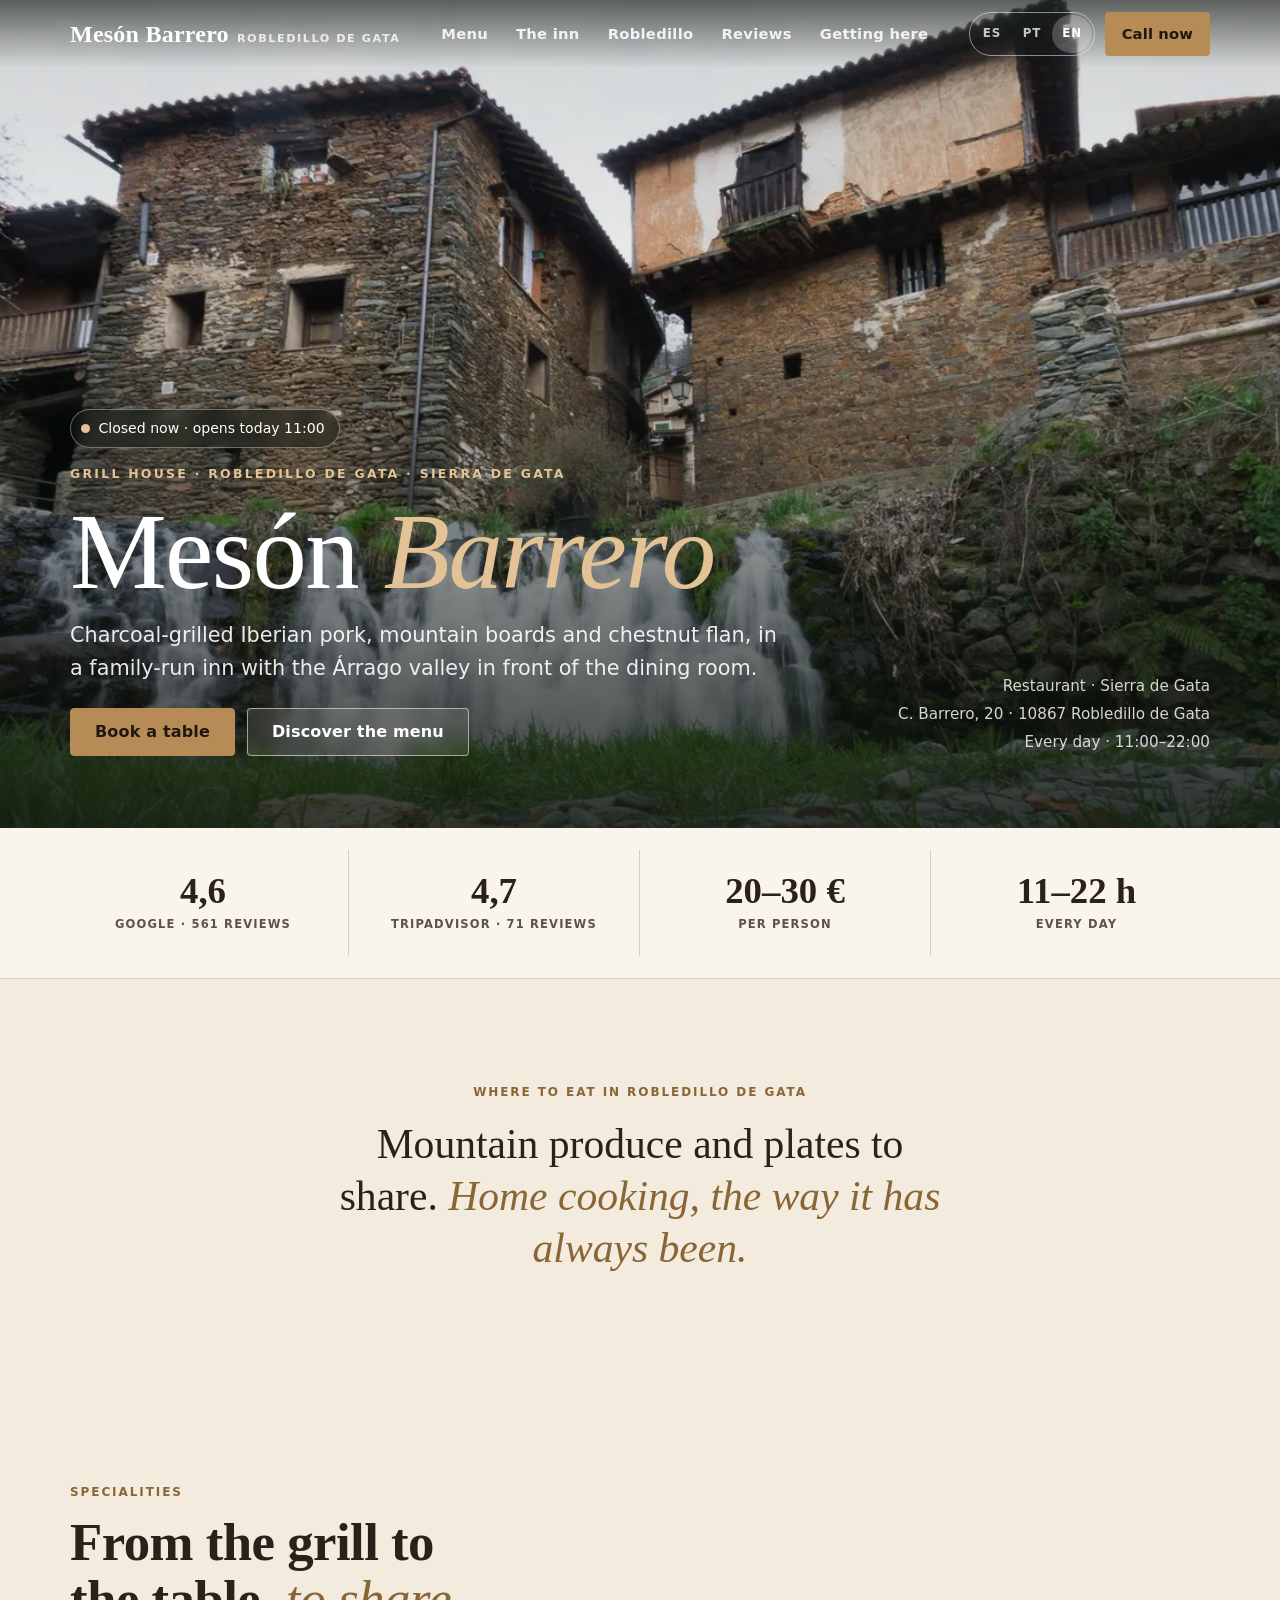
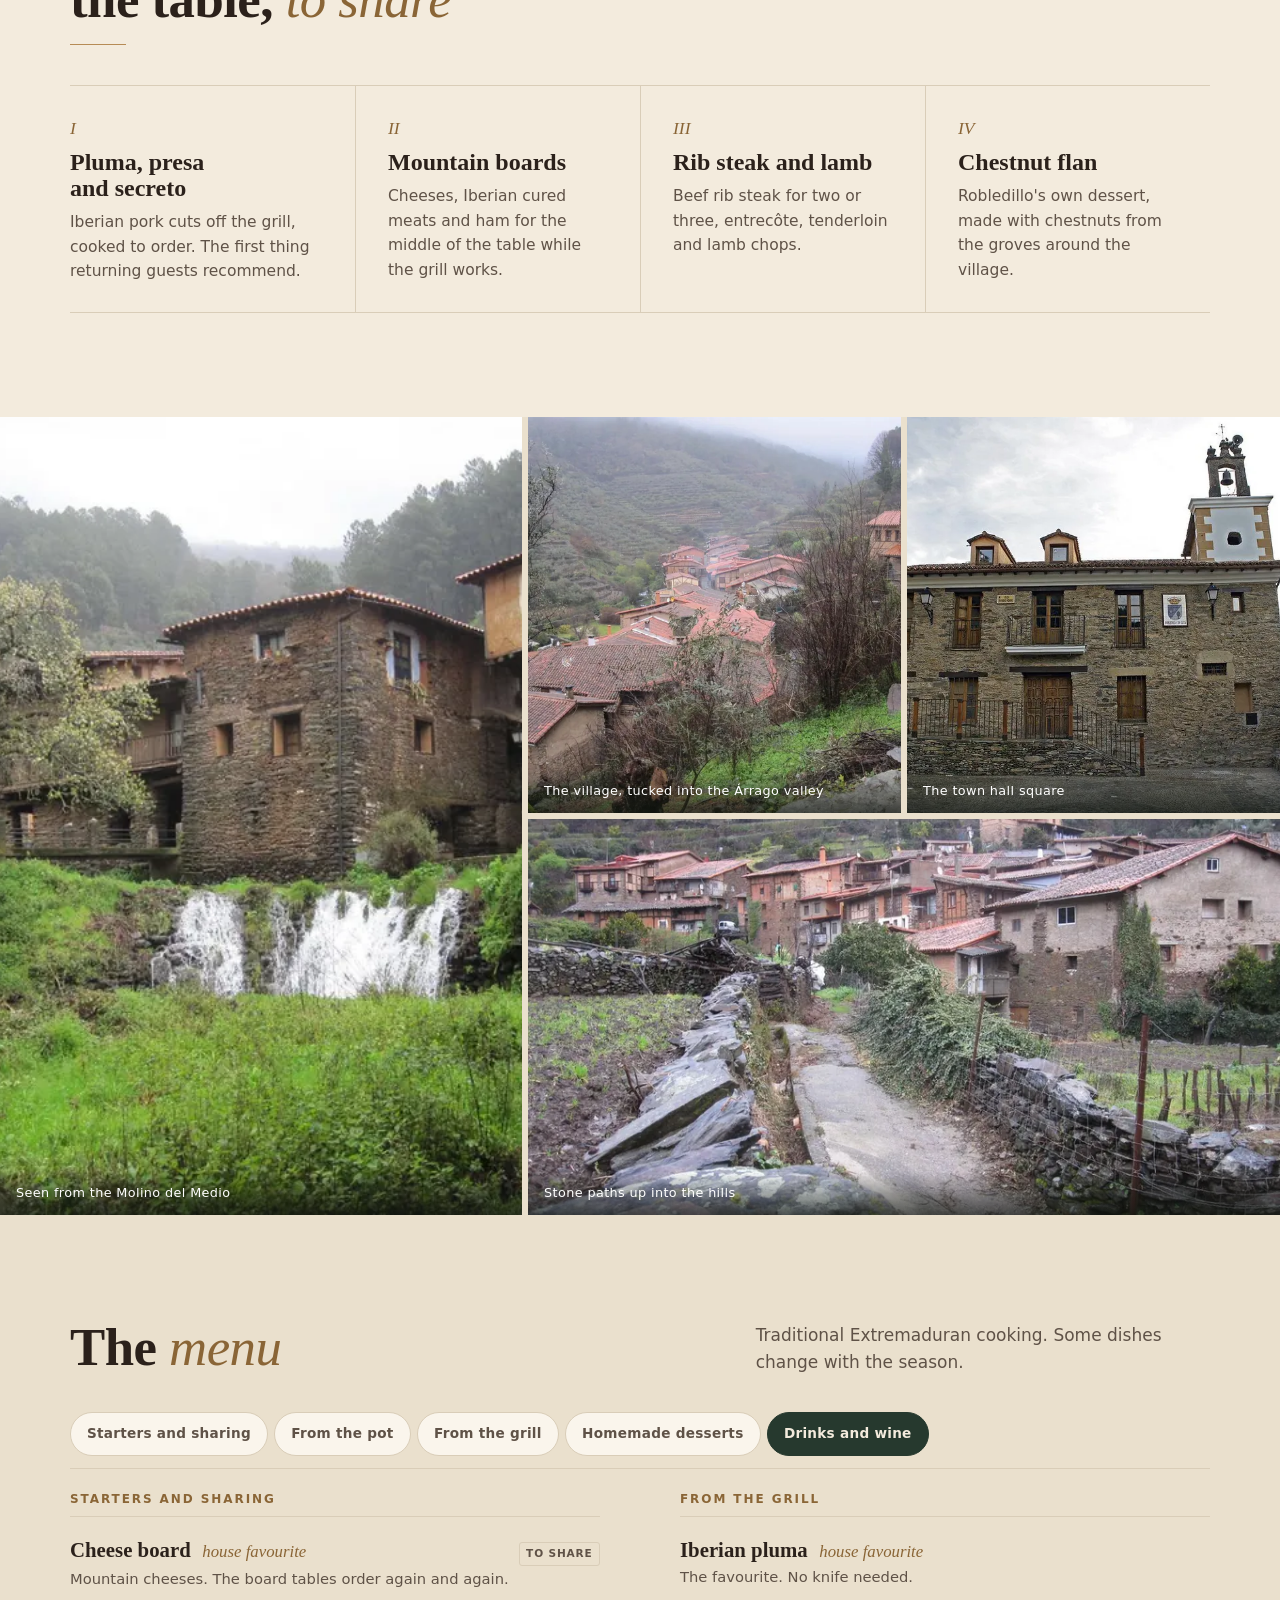
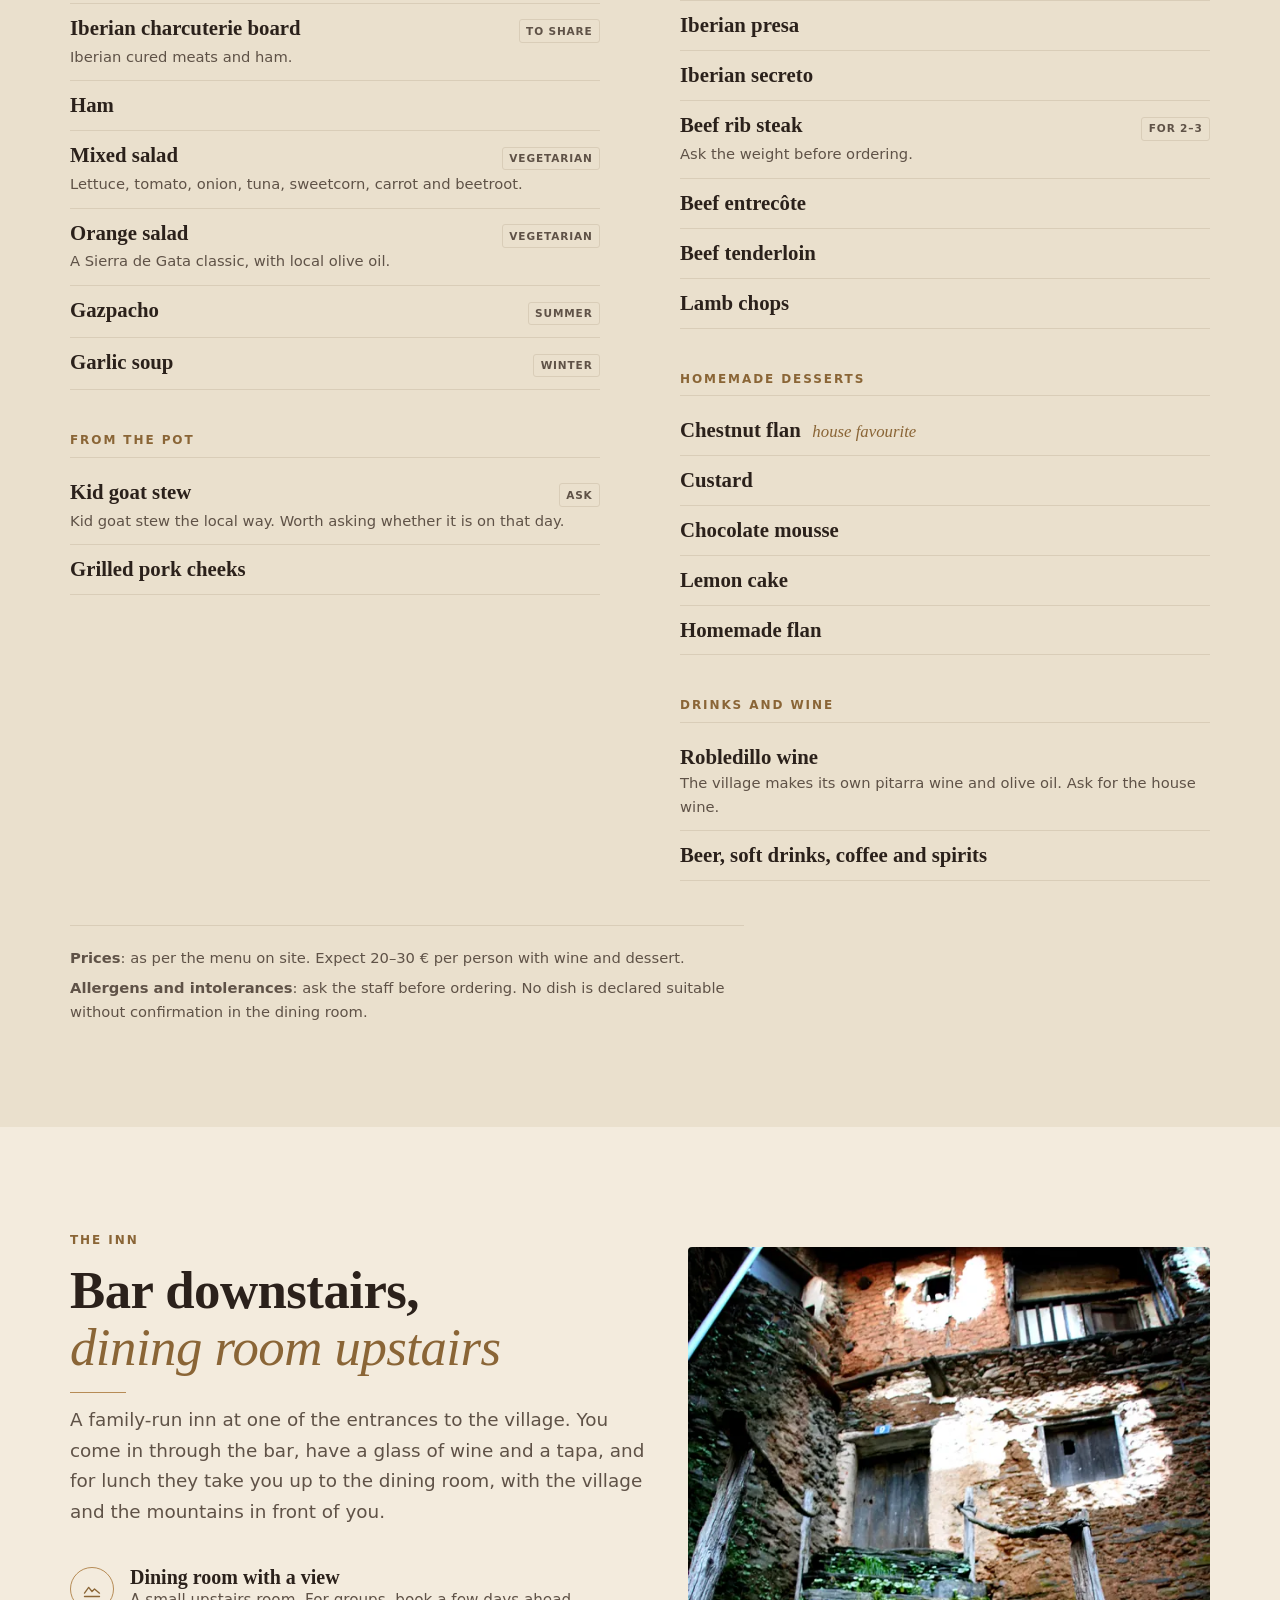
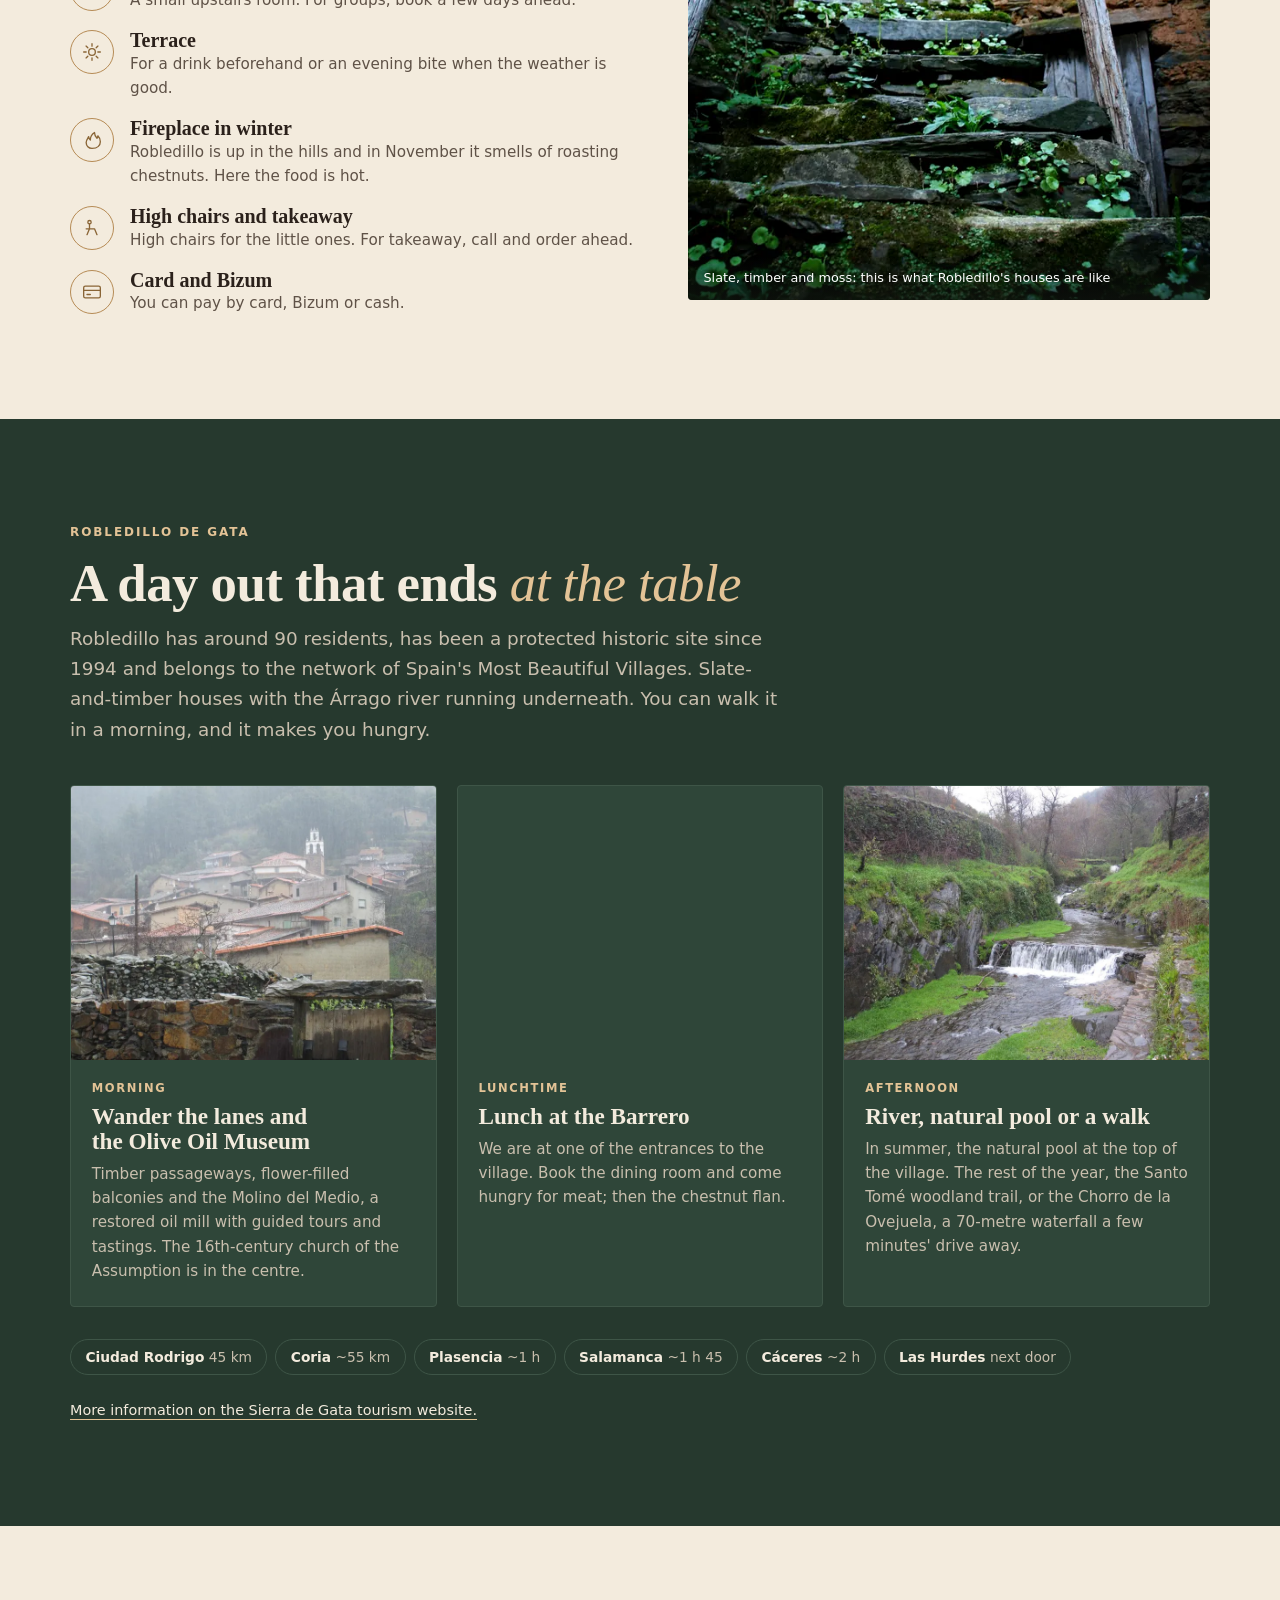
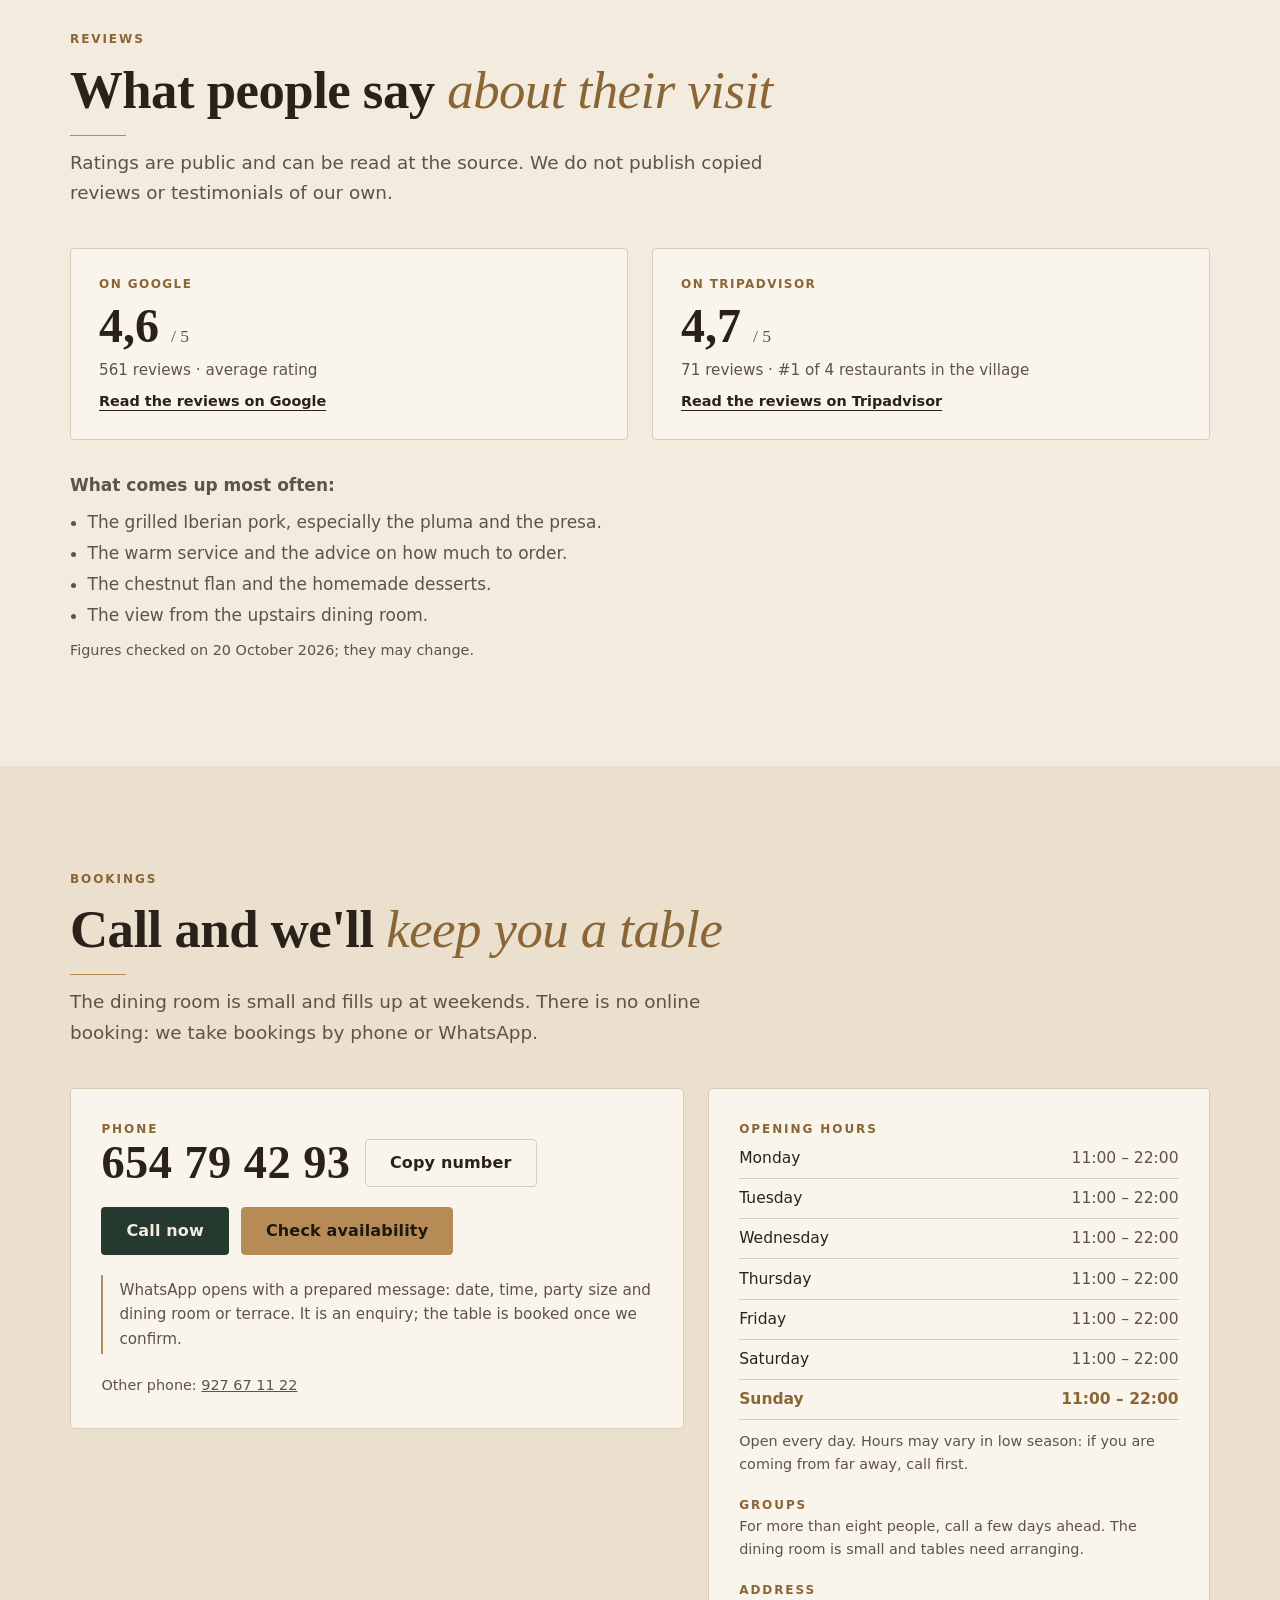
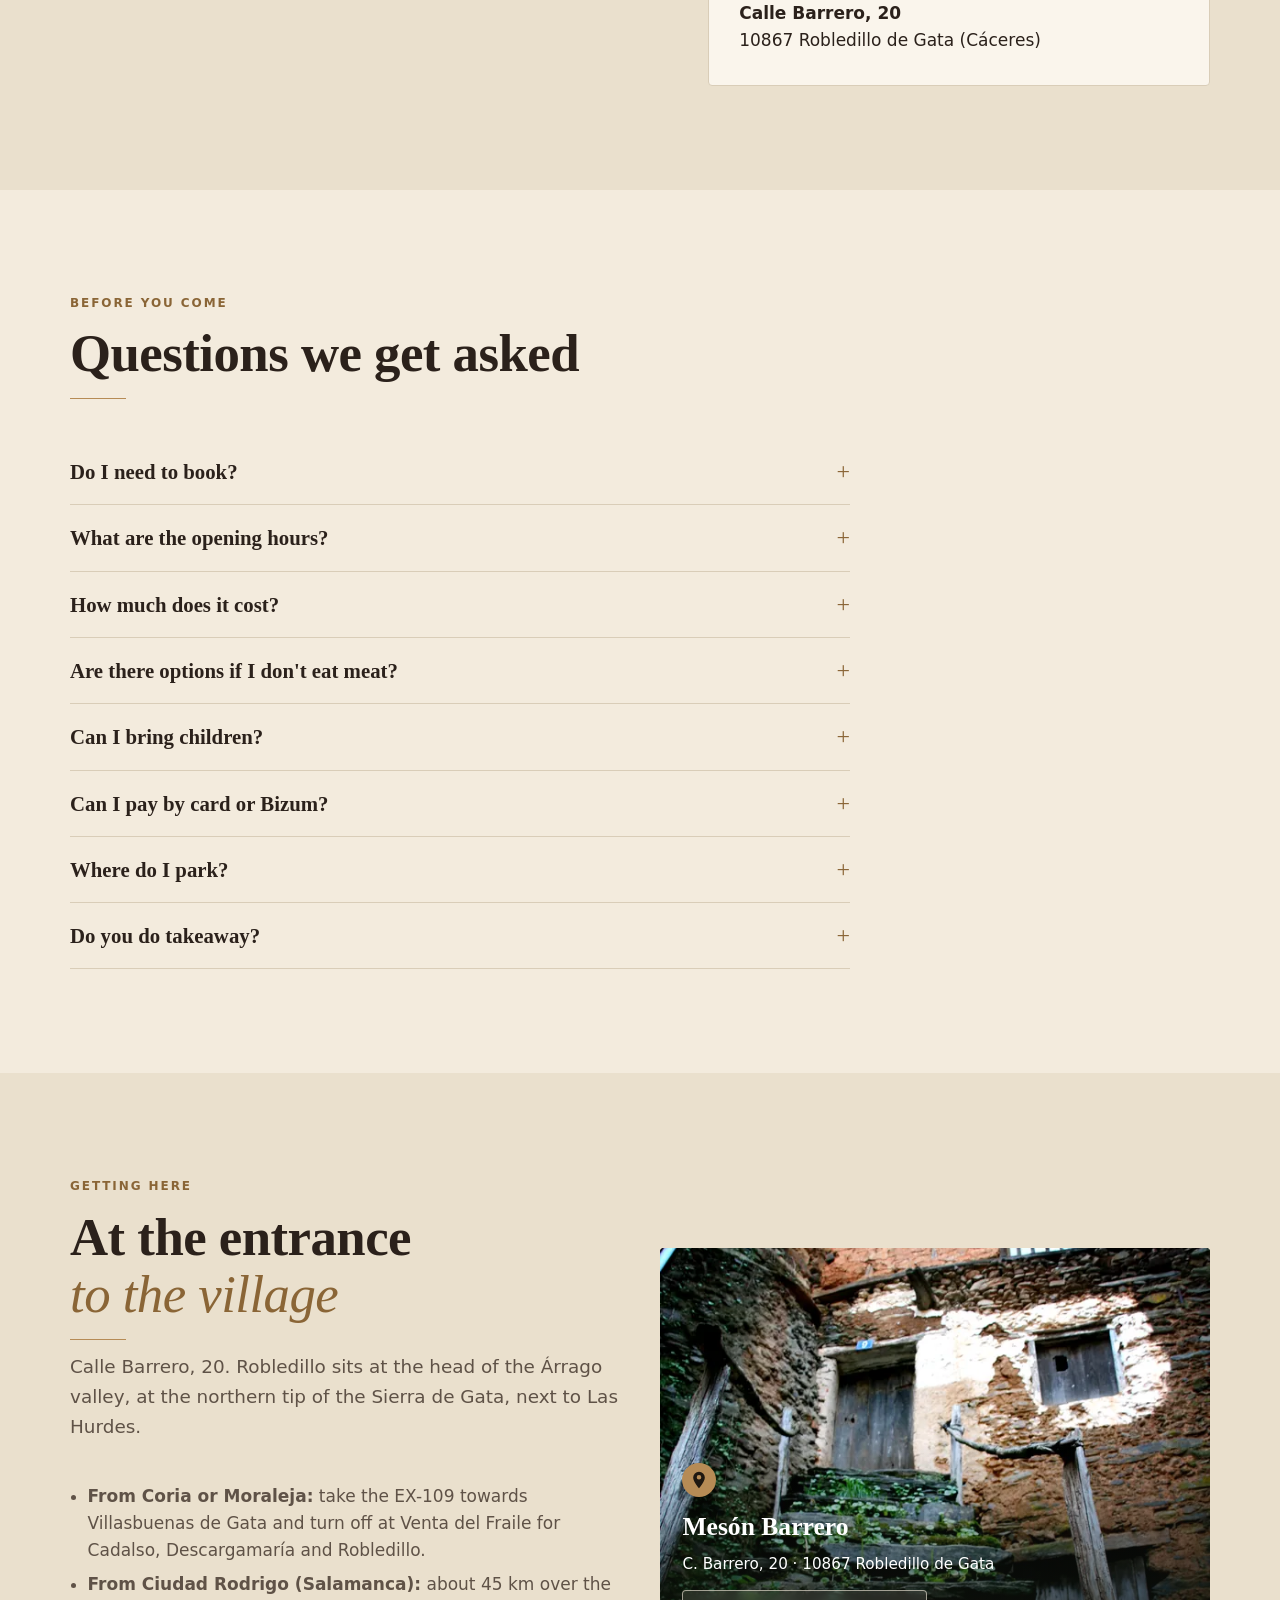
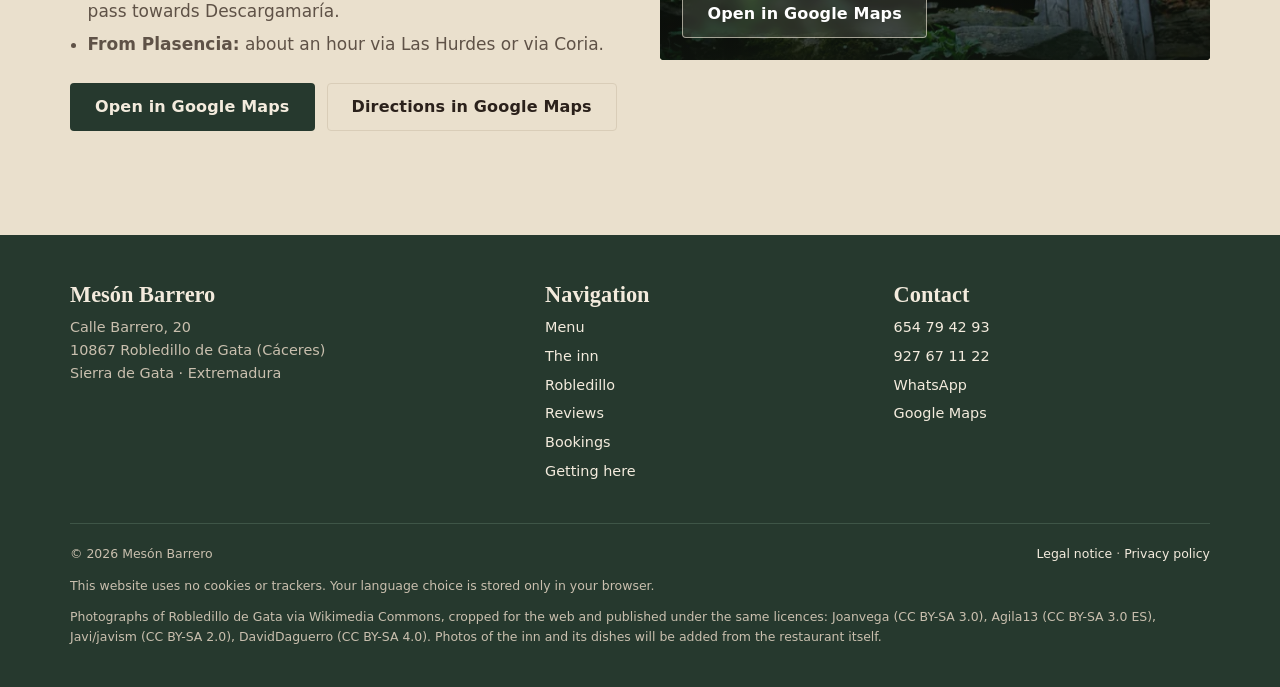
==== commit 4c746fa8: "Sustituir la fachada (derechos reservados) por foto CC BY-SA de Javi/javism; og.jpg desde la cascada" ====
--- a/index.html
+++ b/index.html
@@ -19,7 +19,7 @@
 <meta property="og:image" content="https://abrahamrrr180-netizen.github.io/meson-barrero-web/img/og.jpg">
 <meta property="og:image:width" content="1200">
 <meta property="og:image:height" content="630">
-<meta property="og:image:alt" content="Fachada del Mesón Barrero en Robledillo de Gata">
+<meta property="og:image:alt" content="Casas de pizarra de Robledillo de Gata sobre la cascada del río Árrago">
 <meta property="og:locale" content="es_ES">
 <meta name="twitter:card" content="summary_large_image">
 <link rel="icon" href="favicon.svg" type="image/svg+xml">
@@ -31,7 +31,7 @@
 <link rel="stylesheet" href="css/styles.css">
 <script type="application/ld+json">
 {"@context":"https://schema.org","@graph":[
-{"@type":"Restaurant","@id":"https://abrahamrrr180-netizen.github.io/meson-barrero-web/#restaurant","name":"Mesón Barrero","url":"https://abrahamrrr180-netizen.github.io/meson-barrero-web/","image":["https://abrahamrrr180-netizen.github.io/meson-barrero-web/img/og.jpg","https://abrahamrrr180-netizen.github.io/meson-barrero-web/img/meson-703.webp"],"description":"Asador familiar en Robledillo de Gata (Sierra de Gata, Cáceres): carnes ibéricas a la brasa, tablas de quesos e ibéricos, cabrito y flan de castañas. Comedor con vistas al valle del Árrago.","servesCuisine":["Asador","Cocina extremeña","Carnes a la brasa"],"priceRange":"€€","telephone":"+34654794293","address":{"@type":"PostalAddress","streetAddress":"Calle Barrero, 20","addressLocality":"Robledillo de Gata","addressRegion":"Cáceres","postalCode":"10867","addressCountry":"ES"},"geo":{"@type":"GeoCoordinates","latitude":40.3216618,"longitude":-6.4710743},"hasMap":"https://www.google.com/maps/search/?api=1&query=Mes%C3%B3n+Barrero+Robledillo+de+Gata&query_place_id=ChIJMQY4-BfXPQ0RgGoVukBbmp0","openingHoursSpecification":[{"@type":"OpeningHoursSpecification","dayOfWeek":["Monday","Tuesday","Wednesday","Thursday","Friday","Saturday","Sunday"],"opens":"11:00","closes":"22:00"}],"acceptsReservations":"True","hasMenu":"https://abrahamrrr180-netizen.github.io/meson-barrero-web/#carta","paymentAccepted":"Efectivo, tarjeta, Bizum","currenciesAccepted":"EUR","amenityFeature":[{"@type":"LocationFeatureSpecification","name":"Terraza","value":true},{"@type":"LocationFeatureSpecification","name":"Comida para llevar","value":true},{"@type":"LocationFeatureSpecification","name":"Tronas","value":true}],"sameAs":["https://www.tripadvisor.es/Restaurant_Review-g1078758-d14060911-Reviews-Meson_Barrero-Robledillo_De_Gata_Province_of_Caceres_Extremadura.html"]},
+{"@type":"Restaurant","@id":"https://abrahamrrr180-netizen.github.io/meson-barrero-web/#restaurant","name":"Mesón Barrero","url":"https://abrahamrrr180-netizen.github.io/meson-barrero-web/","image":["https://abrahamrrr180-netizen.github.io/meson-barrero-web/img/og.jpg","https://abrahamrrr180-netizen.github.io/meson-barrero-web/img/hero-1920.webp"],"description":"Asador familiar en Robledillo de Gata (Sierra de Gata, Cáceres): carnes ibéricas a la brasa, tablas de quesos e ibéricos, cabrito y flan de castañas. Comedor con vistas al valle del Árrago.","servesCuisine":["Asador","Cocina extremeña","Carnes a la brasa"],"priceRange":"€€","telephone":"+34654794293","address":{"@type":"PostalAddress","streetAddress":"Calle Barrero, 20","addressLocality":"Robledillo de Gata","addressRegion":"Cáceres","postalCode":"10867","addressCountry":"ES"},"geo":{"@type":"GeoCoordinates","latitude":40.3216618,"longitude":-6.4710743},"hasMap":"https://www.google.com/maps/search/?api=1&query=Mes%C3%B3n+Barrero+Robledillo+de+Gata&query_place_id=ChIJMQY4-BfXPQ0RgGoVukBbmp0","openingHoursSpecification":[{"@type":"OpeningHoursSpecification","dayOfWeek":["Monday","Tuesday","Wednesday","Thursday","Friday","Saturday","Sunday"],"opens":"11:00","closes":"22:00"}],"acceptsReservations":"True","hasMenu":"https://abrahamrrr180-netizen.github.io/meson-barrero-web/#carta","paymentAccepted":"Efectivo, tarjeta, Bizum","currenciesAccepted":"EUR","amenityFeature":[{"@type":"LocationFeatureSpecification","name":"Terraza","value":true},{"@type":"LocationFeatureSpecification","name":"Comida para llevar","value":true},{"@type":"LocationFeatureSpecification","name":"Tronas","value":true}],"sameAs":["https://www.tripadvisor.es/Restaurant_Review-g1078758-d14060911-Reviews-Meson_Barrero-Robledillo_De_Gata_Province_of_Caceres_Extremadura.html"]},
 {"@type":"WebSite","url":"https://abrahamrrr180-netizen.github.io/meson-barrero-web/","name":"Mesón Barrero","inLanguage":["es","pt","en"]},
 {"@type":"FAQPage","mainEntity":[
 {"@type":"Question","name":"¿Hace falta reservar en el Mesón Barrero?","acceptedAnswer":{"@type":"Answer","text":"Entre semana se suele poder comer sin reserva. Viernes, sábados, domingos, puentes y en verano el comedor se llena: llama al 654 79 42 93 o escribe por WhatsApp."}},
@@ -204,7 +204,7 @@
         <div class="feature"><div class="ic" aria-hidden="true"><svg viewBox="0 0 24 24" fill="none" stroke="currentColor" stroke-width="1.6" stroke-linecap="round" stroke-linejoin="round"><rect x="2" y="5" width="20" height="14" rx="2"/><path d="M2 10h20M6 15h4"/></svg></div><div><h3>Tarjeta y Bizum</h3><p>Puedes pagar con tarjeta, Bizum o efectivo.</p></div></div>
       </div>
     </div>
-    <figure class="photo"><img src="img/meson-703.webp" srcset="img/meson-600.webp 600w, img/meson-703.webp 703w" sizes="(max-width:900px) 100vw, 45vw" width="703" height="1008" alt="Fachada del Mesón Barrero en Robledillo de Gata: casa de piedra y ladrillo con el rótulo del mesón, mesas en la calle y el campanario de la iglesia al fondo" loading="lazy" decoding="async"><figcaption>El Barrero, en la entrada del pueblo, con la terraza en la calle</figcaption></figure>
+    <figure class="photo"><img src="img/escalera-900.webp" srcset="img/escalera-600.webp 600w, img/escalera-900.webp 900w" sizes="(max-width:900px) 100vw, 45vw" width="900" height="1350" alt="Escalera de pizarra con musgo entre casas de piedra y madera en Robledillo de Gata" loading="lazy" decoding="async"><figcaption>Pizarra, madera y musgo: así son las casas de Robledillo</figcaption></figure>
   </div>
 </section>
 
@@ -345,7 +345,7 @@
       </div>
     </div>
     <a class="mapcard" href="https://www.google.com/maps/search/?api=1&query=Mes%C3%B3n+Barrero+Robledillo+de+Gata&query_place_id=ChIJMQY4-BfXPQ0RgGoVukBbmp0" target="_blank" rel="noopener" aria-label="Abrir en Google Maps">
-      <img src="img/meson-703.webp" width="703" height="1008" alt="" loading="lazy" decoding="async">
+      <img src="img/escalera-600.webp" width="600" height="900" alt="" loading="lazy" decoding="async">
       <div class="mapcard-body">
         <span class="pin" aria-hidden="true"><svg viewBox="0 0 24 24" fill="currentColor"><path d="M12 2a7 7 0 0 0-7 7c0 5.25 7 13 7 13s7-7.75 7-13a7 7 0 0 0-7-7zm0 9.5A2.5 2.5 0 1 1 12 6a2.5 2.5 0 0 1 0 5.5z"/></svg></span>
         <strong>Mesón Barrero</strong>
@@ -391,7 +391,7 @@
         <span><a href="aviso-legal.html">Aviso legal</a> · <a href="privacidad.html">Política de privacidad</a></span>
       </div>
       <p>Esta web no usa cookies ni rastreadores. El idioma elegido se guarda únicamente en tu navegador.</p>
-      <p>Fotografías de Robledillo de Gata vía Wikimedia Commons: Joanvega (CC BY-SA 3.0), Agila13 (CC BY-SA 3.0 ES), Chemasanco (CC BY 2.0), DavidDaguerro (CC BY-SA 4.0). Fachada del mesón: --MARCO POLO-- (Flickr, todos los derechos reservados; uso pendiente de autorización).</p>
+      <p>Fotografías de Robledillo de Gata vía Wikimedia Commons, recortadas para la web y publicadas bajo sus mismas licencias: Joanvega (CC BY-SA 3.0), Agila13 (CC BY-SA 3.0 ES), Javi/javism (CC BY-SA 2.0), DavidDaguerro (CC BY-SA 4.0). Las fotos del mesón y de los platos se añadirán con las del propio restaurante.</p>
     </div>
   </div>
 </footer>
--- a/css/styles.css
+++ b/css/styles.css
@@ -242,7 +242,7 @@
 @media (min-width:900px){.llegar{grid-template-columns:1fr 1fr;align-items:center}}
 .llegar ul{margin:.75rem 0 0;padding-left:1.1rem;color:var(--fg-2);display:grid;gap:.4rem}
 .mapcard{display:block;position:relative;border-radius:var(--r);overflow:hidden;aspect-ratio:4/3;text-decoration:none;color:#fff;background:var(--band)}
-.mapcard img{position:absolute;inset:0;width:100%;height:100%;object-fit:cover;object-position:50% 72%;transition:transform 1.2s ease}
+.mapcard img{position:absolute;inset:0;width:100%;height:100%;object-fit:cover;object-position:50% 40%;transition:transform 1.2s ease}
 @media (hover:hover){.mapcard:hover img{transform:scale(1.03)}}
 .mapcard-body{position:absolute;inset:auto 0 0;padding:1.4rem;display:grid;gap:.25rem;background:linear-gradient(0deg,rgba(16,21,15,.82),rgba(16,21,15,0));font-size:.95rem}
 .mapcard-body strong{font-family:var(--display);font-size:1.6rem;font-weight:600}
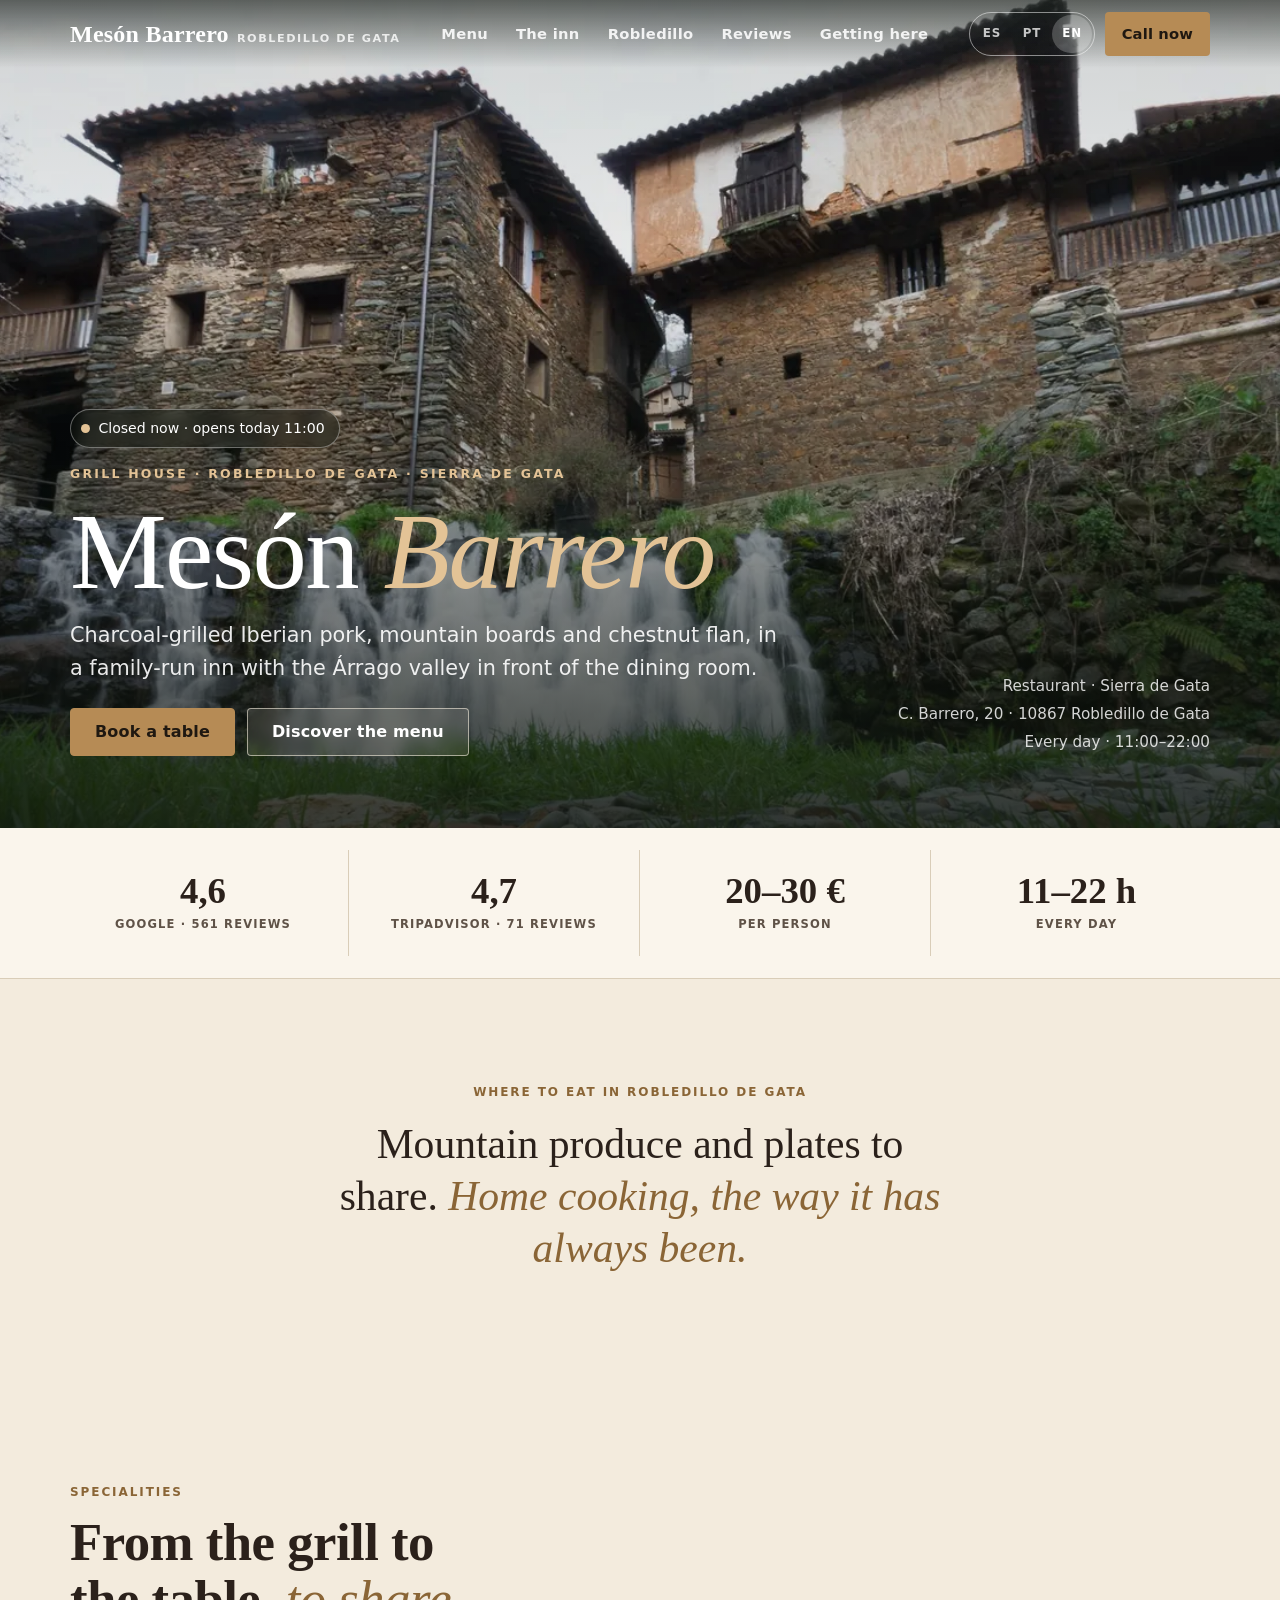
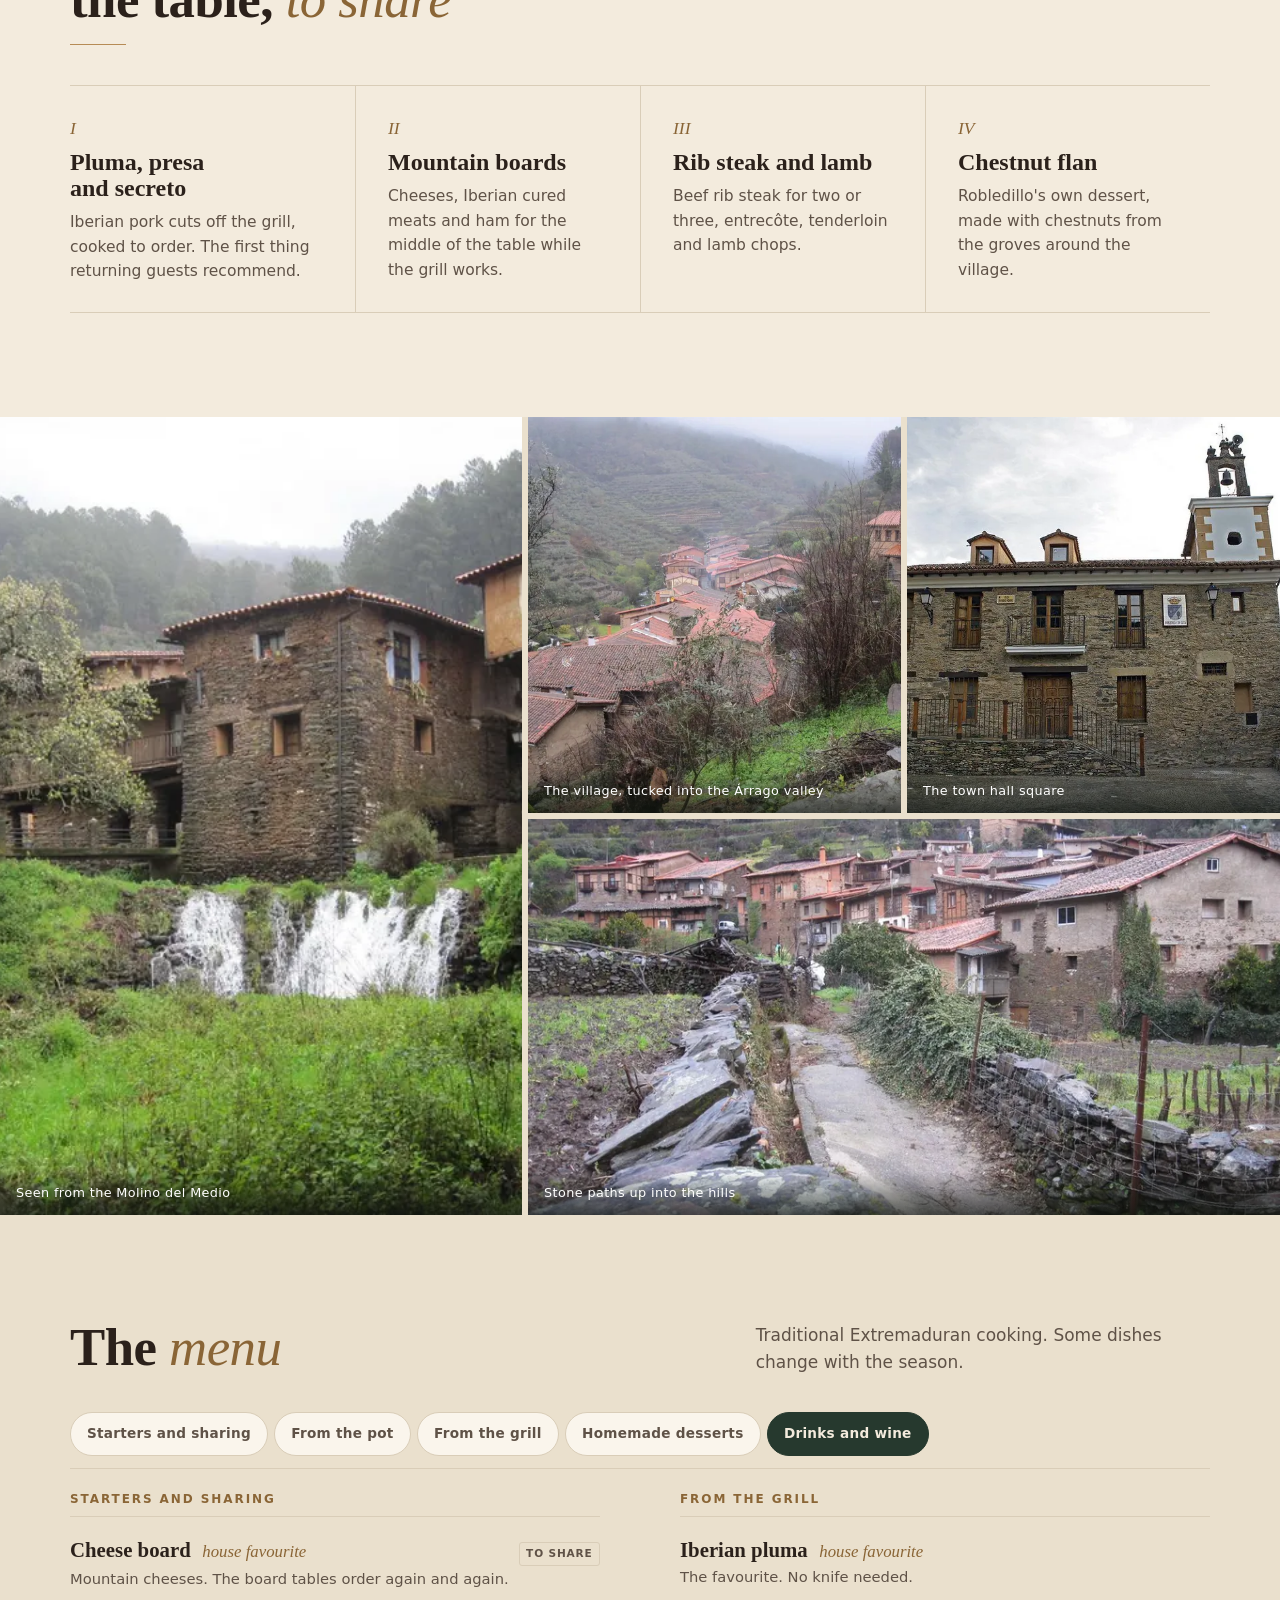
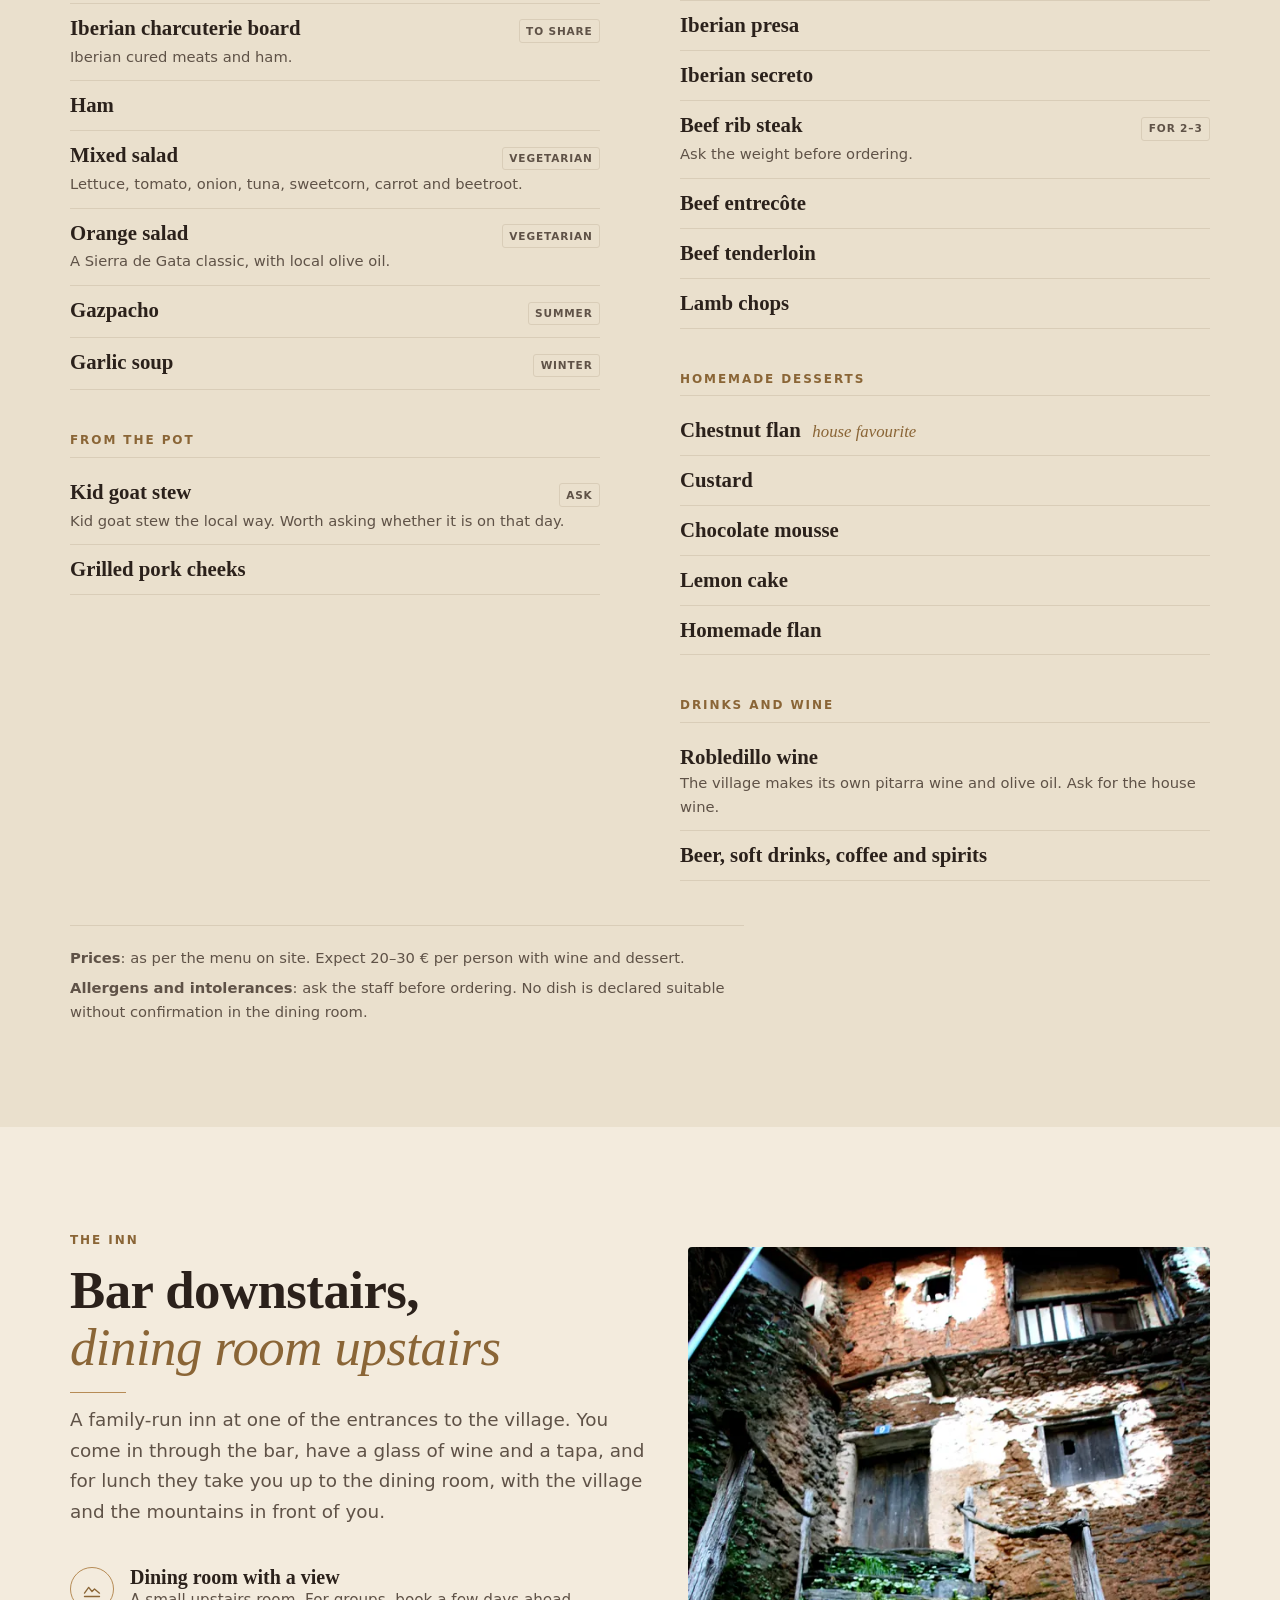
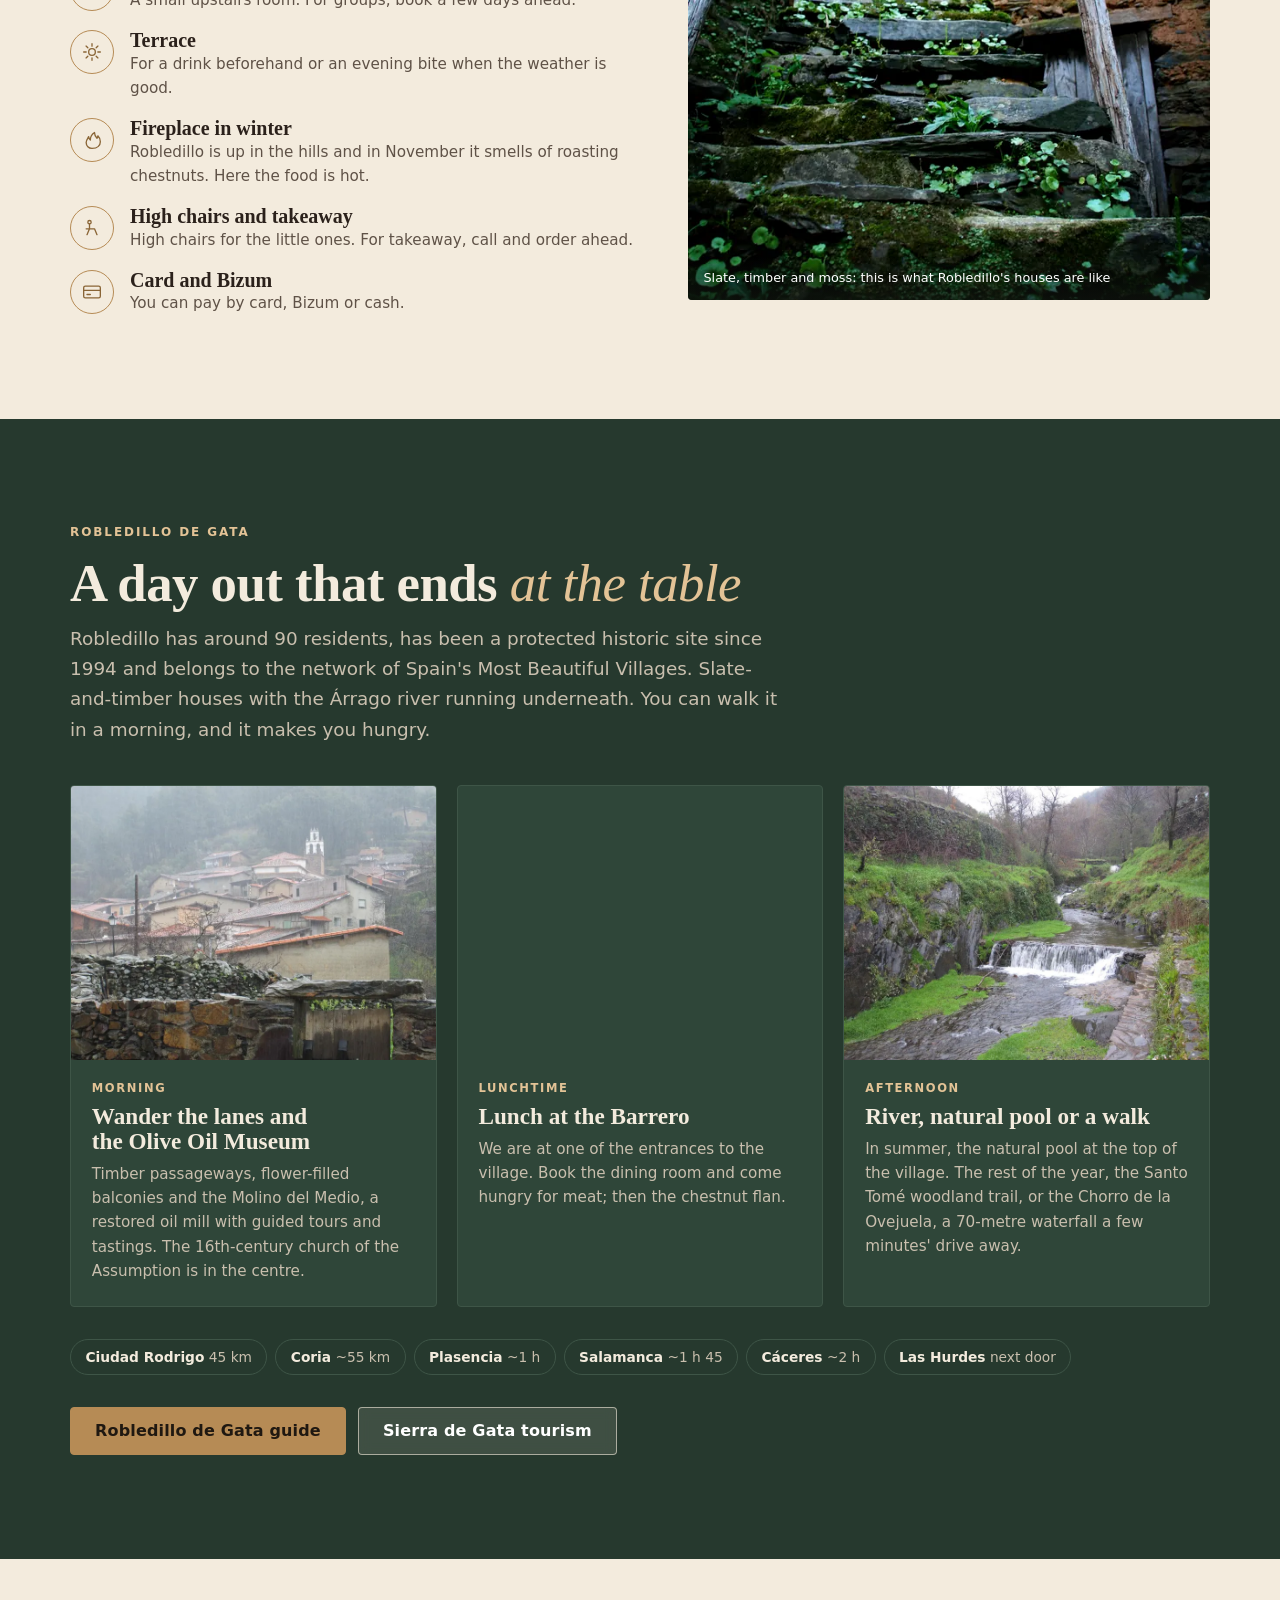
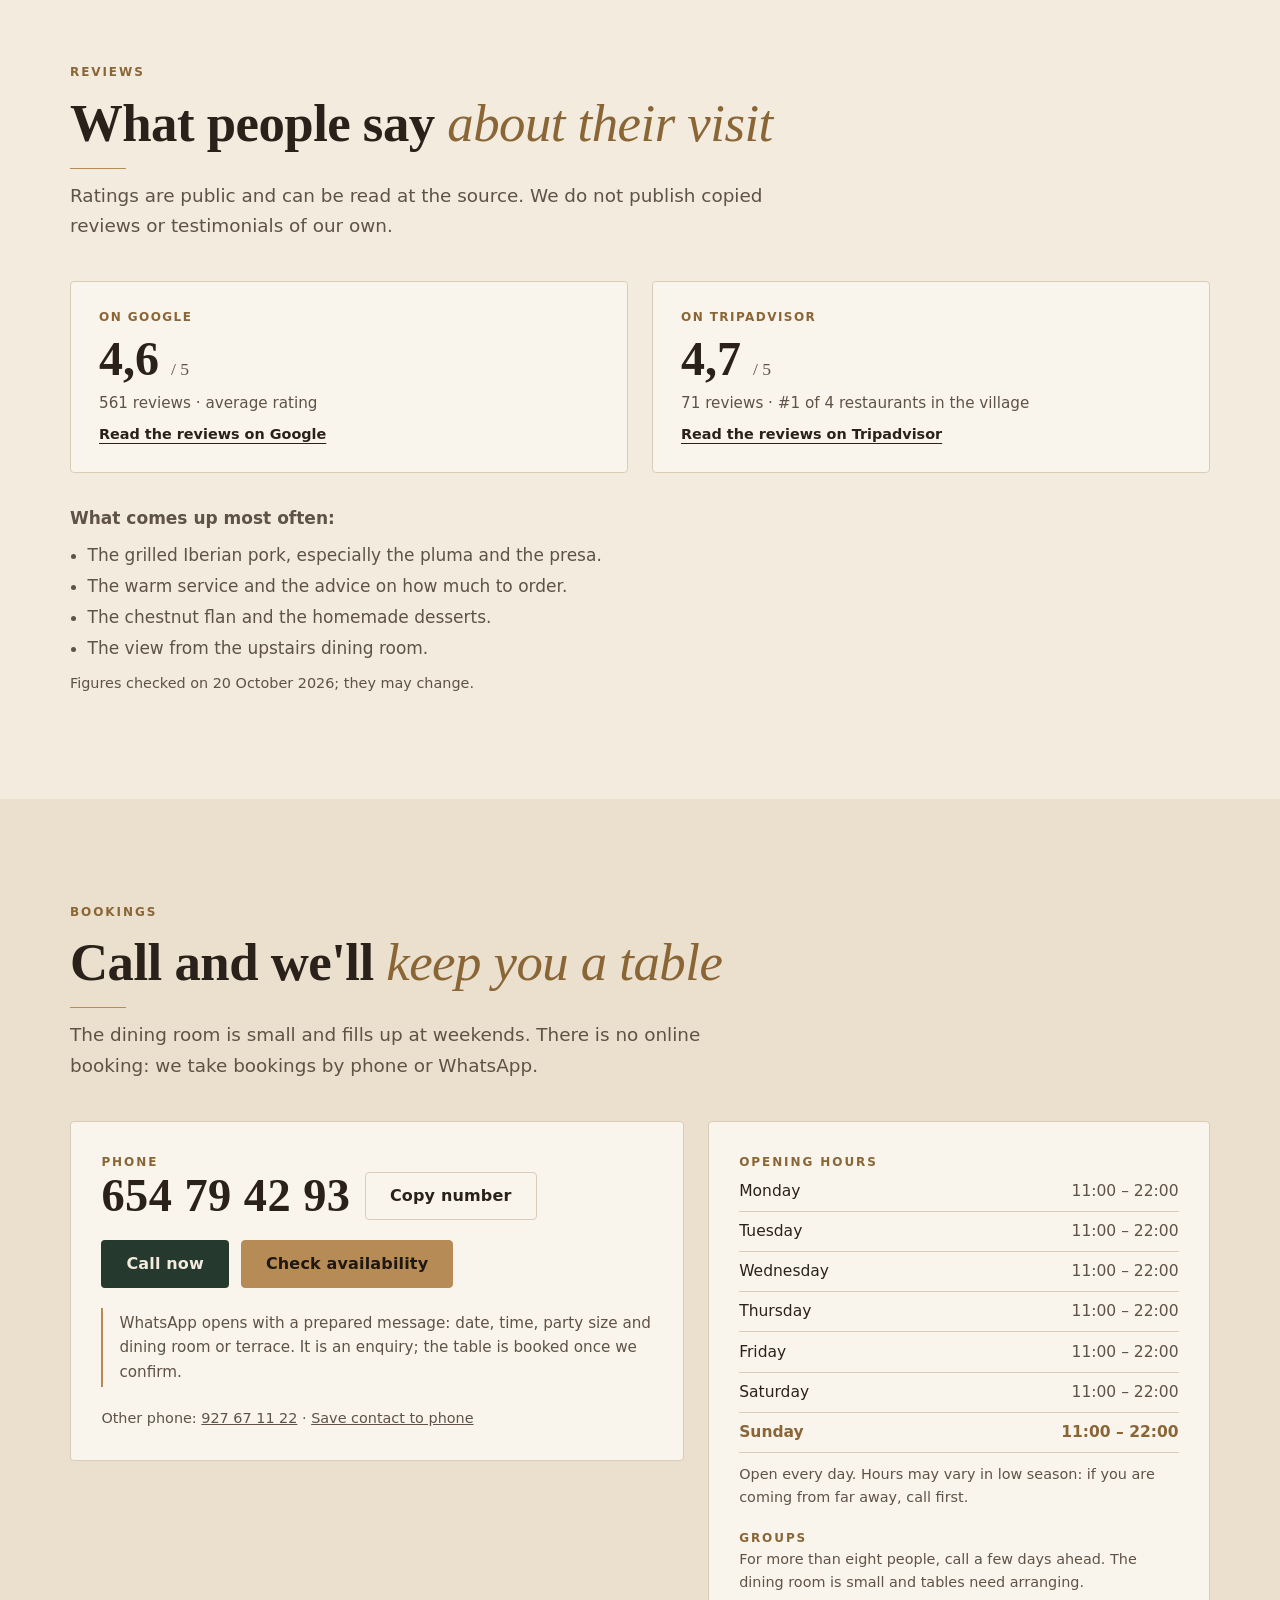
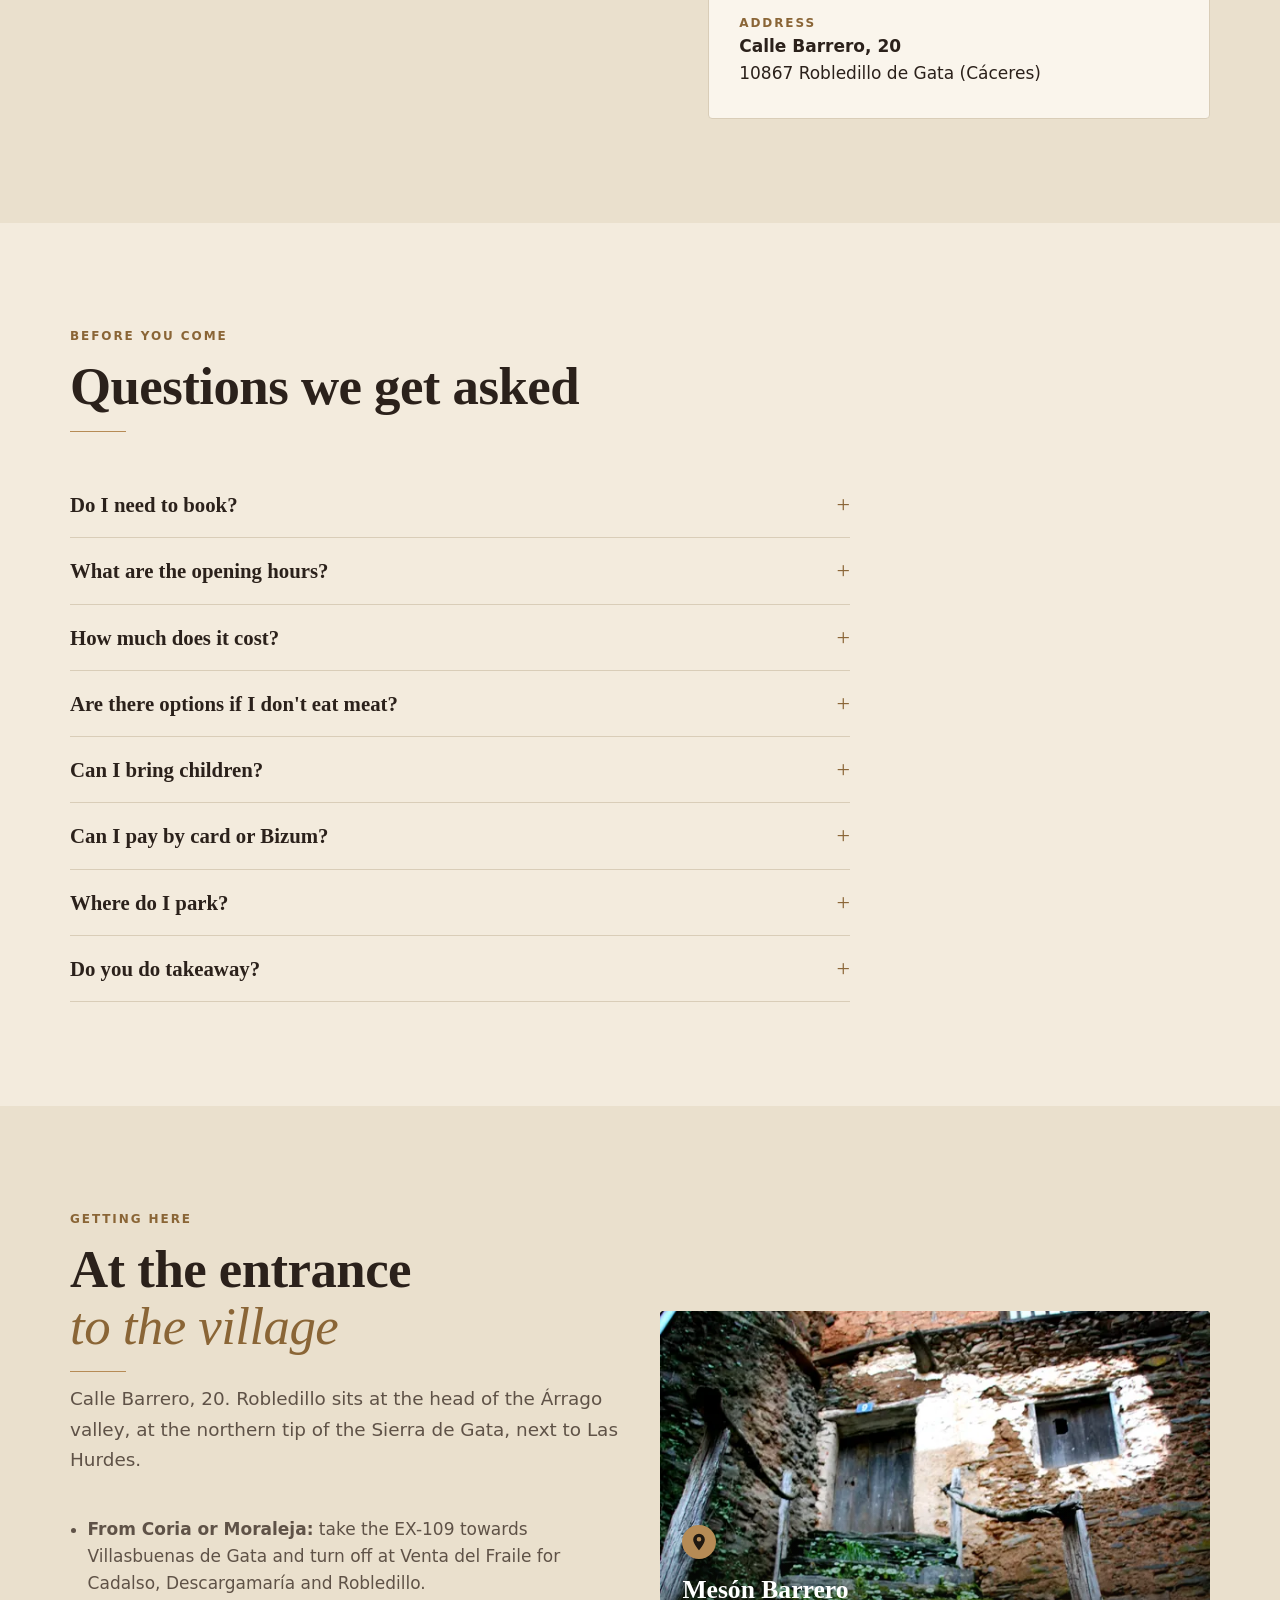
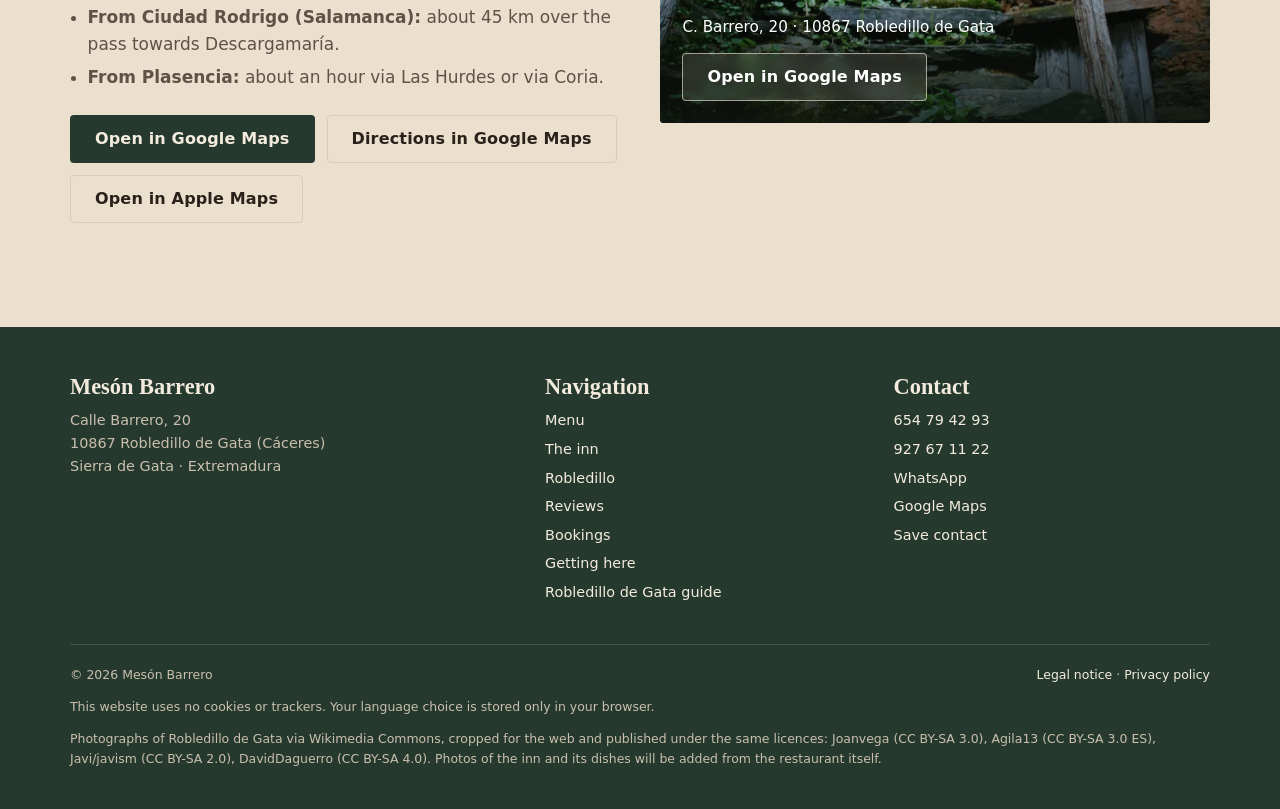
==== commit 0ff178d5: "Guía de Robledillo de Gata (página propia, ES/PT/EN), vCard, Apple Maps, manifest, estilos de impres" ====
--- a/index.html
+++ b/index.html
@@ -7,7 +7,9 @@
 <meta name="description" content="Mesón Barrero, asador familiar en Robledillo de Gata (Sierra de Gata, Cáceres): carne ibérica a la brasa, tablas de quesos, cabrito y flan de castañas, con comedor con vistas. Abierto todos los días de 11 a 22 h. Reservas: 654 79 42 93.">
 <link rel="canonical" href="https://abrahamrrr180-netizen.github.io/meson-barrero-web/">
 <meta name="robots" content="index, follow, max-image-preview:large">
-<meta name="theme-color" content="#26392E">
+<meta name="theme-color" content="#26392E" media="(prefers-color-scheme: light)">
+<meta name="theme-color" content="#171C19" media="(prefers-color-scheme: dark)">
+<link rel="manifest" href="manifest.webmanifest">
 <meta name="geo.region" content="ES-CC">
 <meta name="geo.placename" content="Robledillo de Gata">
 <meta name="geo.position" content="40.3216618;-6.4710743">
@@ -223,7 +225,7 @@
     <div class="dist" aria-label="Distancias aproximadas">
       <span><b>Ciudad Rodrigo</b> 45 km</span><span><b>Coria</b> ~55 km</span><span><b>Plasencia</b> ~1 h</span><span><b>Salamanca</b> ~1 h 45</span><span><b>Cáceres</b> ~2 h</span><span><b>Las Hurdes</b> al lado</span>
     </div>
-    <p class="small" style="margin-top:1.5rem;color:var(--on-band-2)"><a class="ext" href="https://sierradegata.org/" target="_blank" rel="noopener">Más información en la web de turismo de Sierra de Gata.</a></p>
+    <div class="hero-row" style="margin-top:2rem"><a class="btn btn-gold" href="robledillo-de-gata.html">Guía de Robledillo de Gata</a><a class="btn btn-light" href="https://sierradegata.org/" target="_blank" rel="noopener">Turismo Sierra de Gata</a></div>
   </div>
 </section>
 
@@ -284,7 +286,7 @@
           <a class="btn btn-gold wa" href="https://wa.me/34654794293?text=Hola%2C%20quer%C3%ADa%20consultar%20disponibilidad%20en%20el%20Mes%C3%B3n%20Barrero." target="_blank" rel="noopener">Consultar disponibilidad</a>
         </div>
         <p class="note">Se abre WhatsApp con un mensaje preparado: fecha, hora, personas y comedor o terraza. Es una consulta; la mesa queda reservada cuando te confirmamos.</p>
-        <p class="small">Otro teléfono: <a href="tel:+34927671122">927 67 11 22</a></p>
+        <p class="small">Otro teléfono: <a href="tel:+34927671122">927 67 11 22</a> · <a href="meson-barrero.vcf" download="meson-barrero.vcf">Guardar contacto en el móvil</a></p>
       </div>
       <div class="card">
         <div>
@@ -342,6 +344,7 @@
       <div style="margin-top:1.5rem;display:flex;gap:.75rem;flex-wrap:wrap">
         <a class="btn btn-primary" href="https://www.google.com/maps/search/?api=1&query=Mes%C3%B3n+Barrero+Robledillo+de+Gata&query_place_id=ChIJMQY4-BfXPQ0RgGoVukBbmp0" target="_blank" rel="noopener">Abrir en Google Maps</a>
         <a class="btn btn-ghost" href="https://www.google.com/maps/dir/?api=1&destination=40.3216618,-6.4710743&destination_place_id=ChIJMQY4-BfXPQ0RgGoVukBbmp0" target="_blank" rel="noopener">Indicaciones en Google Maps</a>
+        <a class="btn btn-ghost" href="https://maps.apple.com/?daddr=40.3216618,-6.4710743&q=Mes%C3%B3n+Barrero" target="_blank" rel="noopener">Abrir en Apple Maps</a>
       </div>
     </div>
     <a class="mapcard" href="https://www.google.com/maps/search/?api=1&query=Mes%C3%B3n+Barrero+Robledillo+de+Gata&query_place_id=ChIJMQY4-BfXPQ0RgGoVukBbmp0" target="_blank" rel="noopener" aria-label="Abrir en Google Maps">
@@ -373,6 +376,7 @@
           <li><a href="#opiniones">Opiniones</a></li>
           <li><a href="#reservas">Reservas</a></li>
           <li><a href="#llegar">Cómo llegar</a></li>
+          <li><a href="robledillo-de-gata.html">Guía de Robledillo de Gata</a></li>
         </ul>
       </div>
       <div>
@@ -382,6 +386,7 @@
           <li><a href="tel:+34927671122">927 67 11 22</a></li>
           <li><a class="wa" href="https://wa.me/34654794293" target="_blank" rel="noopener">WhatsApp</a></li>
           <li><a href="https://www.google.com/maps/search/?api=1&query=Mes%C3%B3n+Barrero+Robledillo+de+Gata&query_place_id=ChIJMQY4-BfXPQ0RgGoVukBbmp0" target="_blank" rel="noopener">Google Maps</a></li>
+          <li><a href="meson-barrero.vcf" download="meson-barrero.vcf">Guardar contacto</a></li>
         </ul>
       </div>
     </div>
--- a/css/styles.css
+++ b/css/styles.css
@@ -288,3 +288,18 @@
 .legal-page h2{font-size:1.5rem;margin-top:1.5rem}
 .legal-page p,.legal-page li{color:var(--fg-2)}
 .legal-page .pending{background:var(--surface);border:1px dashed var(--accent);border-radius:var(--r);padding:.9rem 1.1rem;color:var(--fg)}
+
+/* Impresión: la carta y los datos de contacto, sin cabecera flotante ni fotos grandes */
+@media print{
+  .site-header,.bar,.skip,.strip,.hero picture,.hero::after,.status,.lang,.cat-nav,.mapcard,.photo,.plan-item img{display:none!important}
+  .hero{min-height:0;color:#000;background:none;display:block}
+  .hero .wrap{padding:0}
+  .hero h1,.hero h1 em,.hero .sub,.hero .kicker,.hero .meta{color:#000}
+  body{background:#fff;color:#000;font-size:11pt}
+  section{padding-block:1rem;break-inside:avoid}
+  .pueblo,.site-footer{background:none;color:#000}
+  .pueblo *,.site-footer *{color:#000!important}
+  a{text-decoration:none;color:inherit}
+  .d{break-inside:avoid}
+  .cols{grid-template-columns:1fr 1fr}
+}
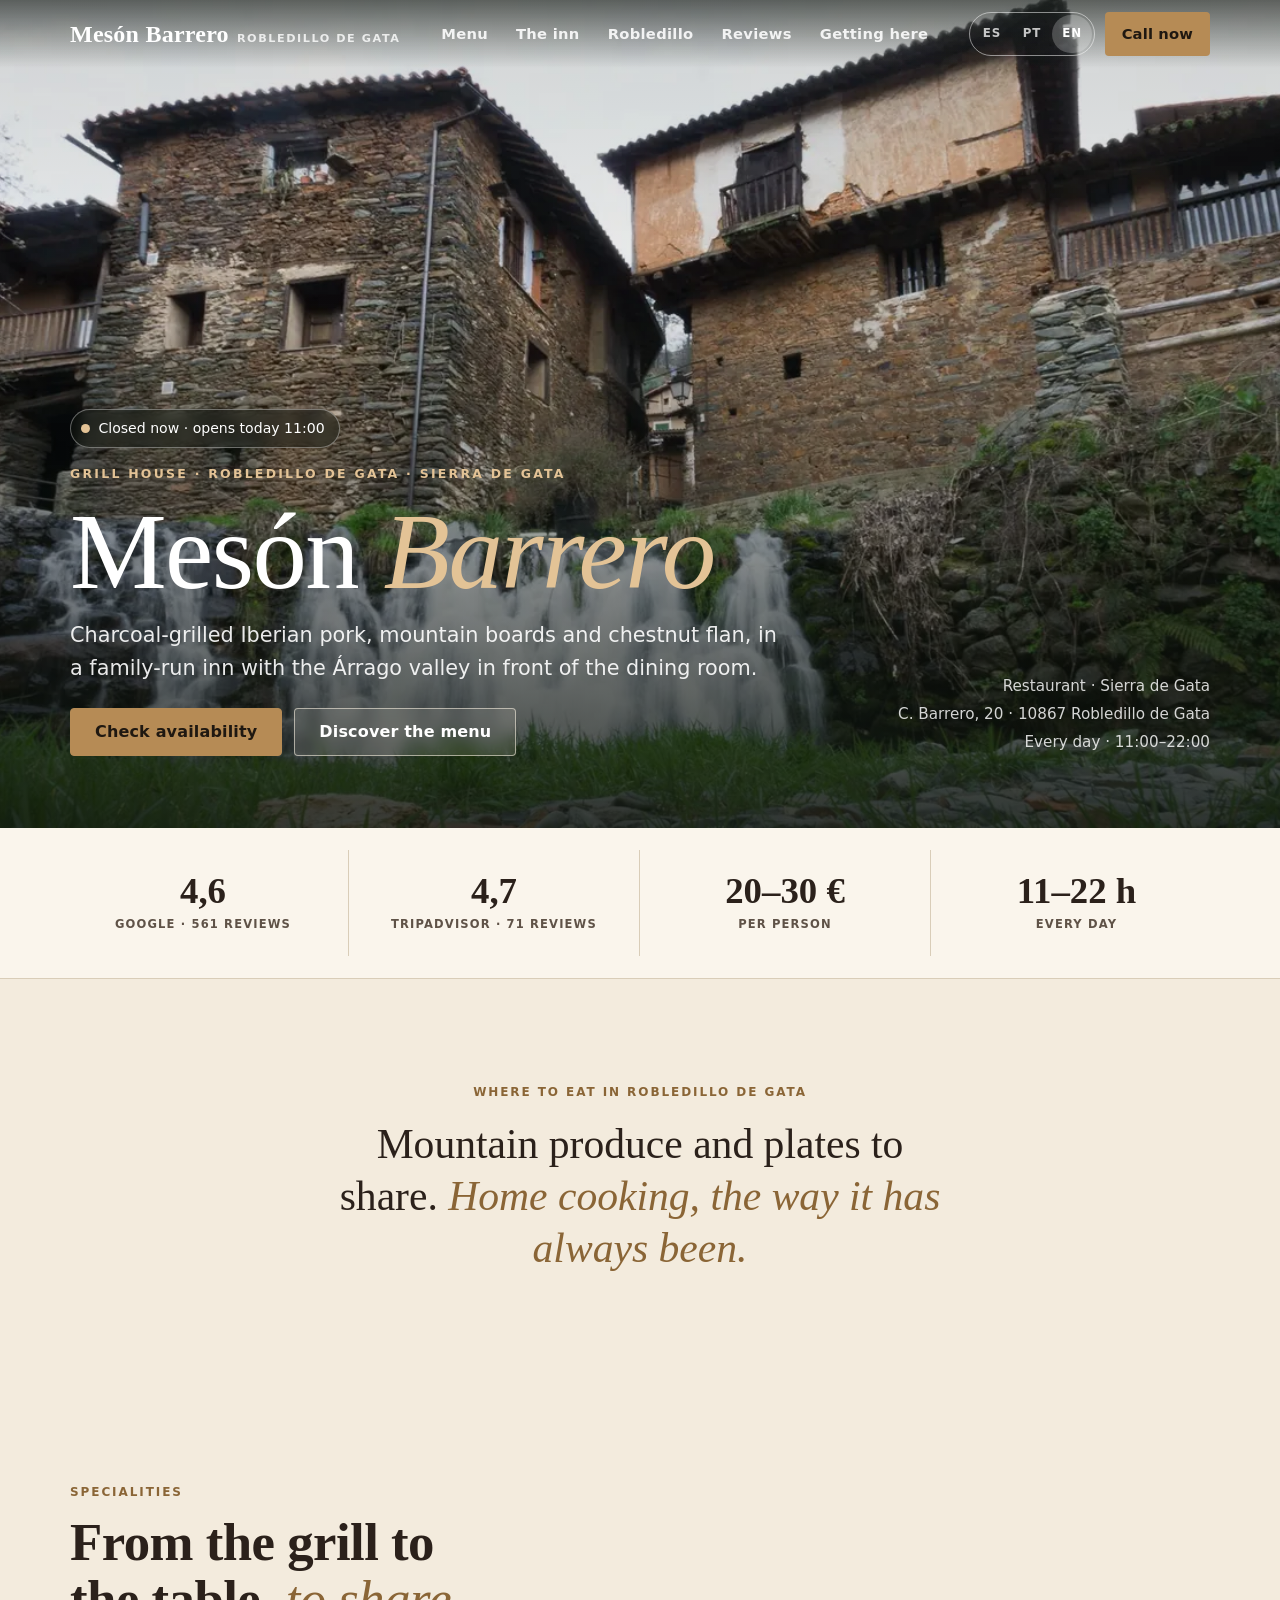
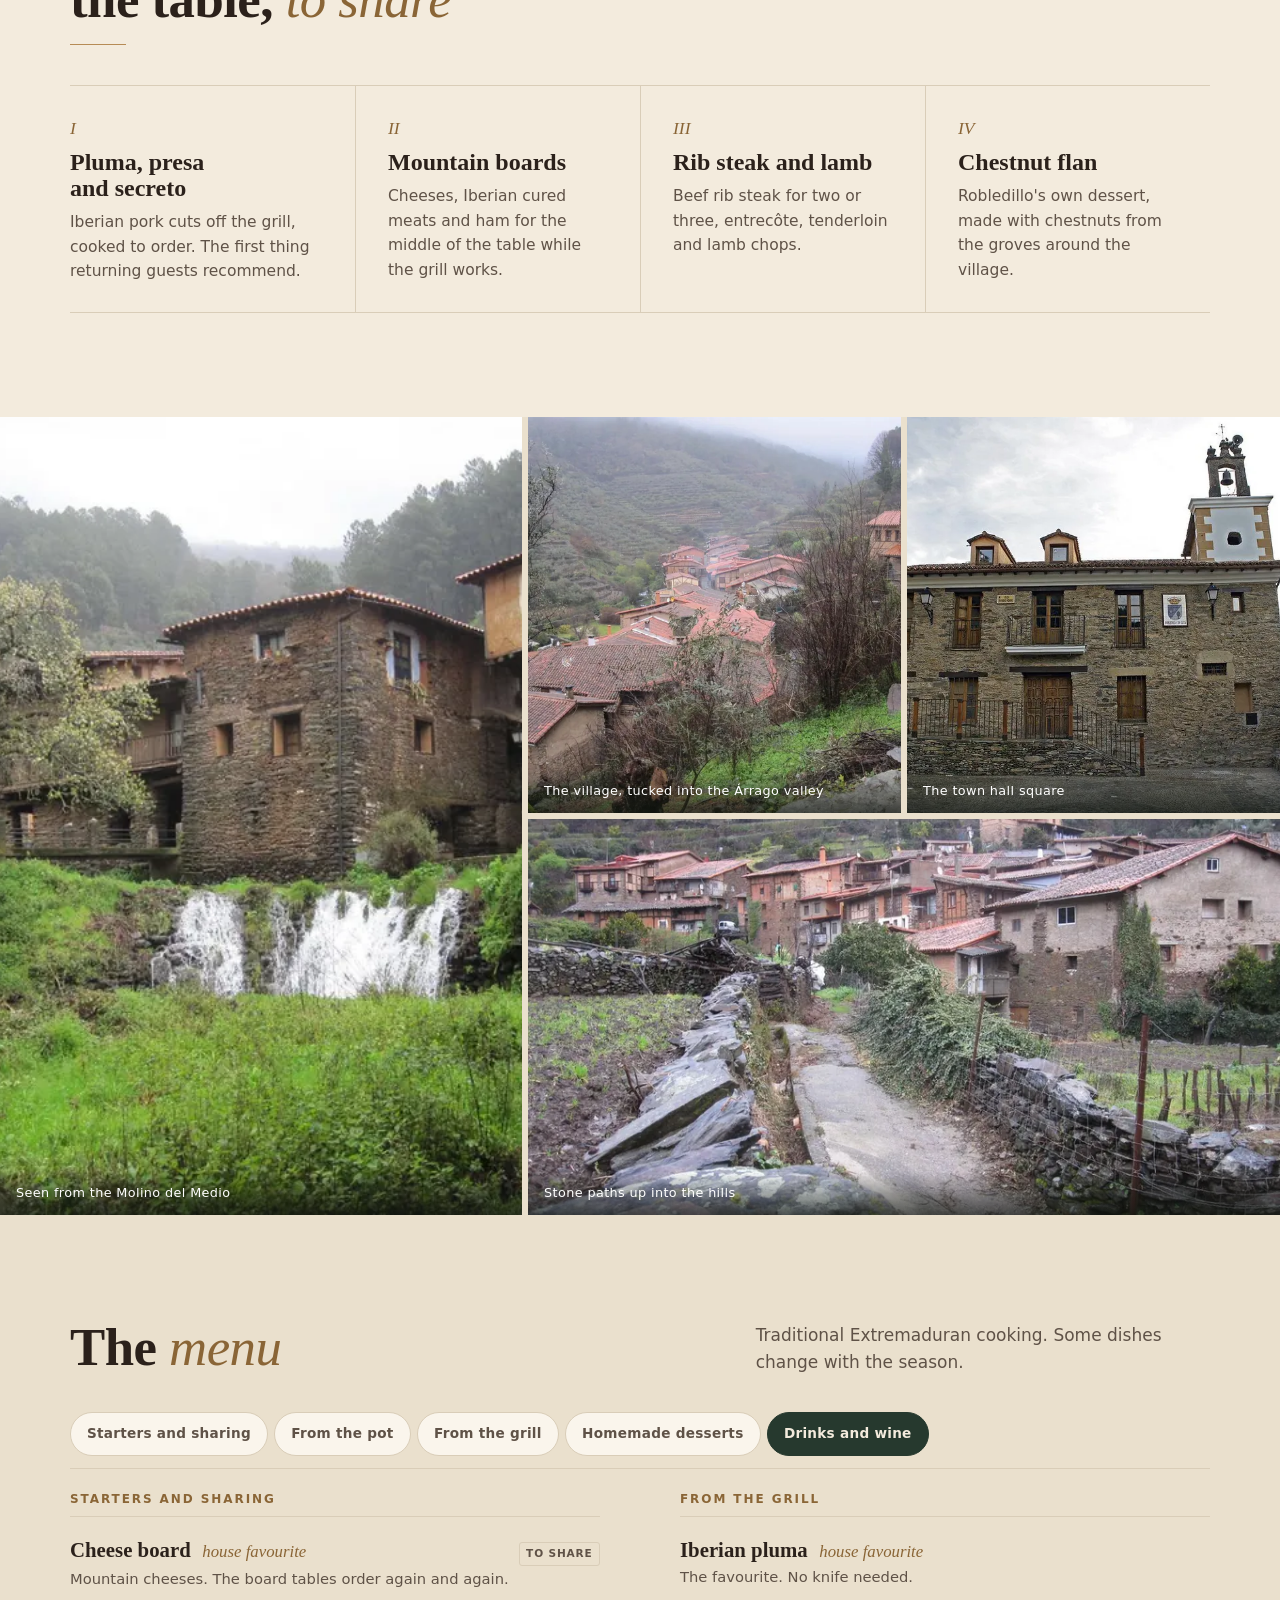
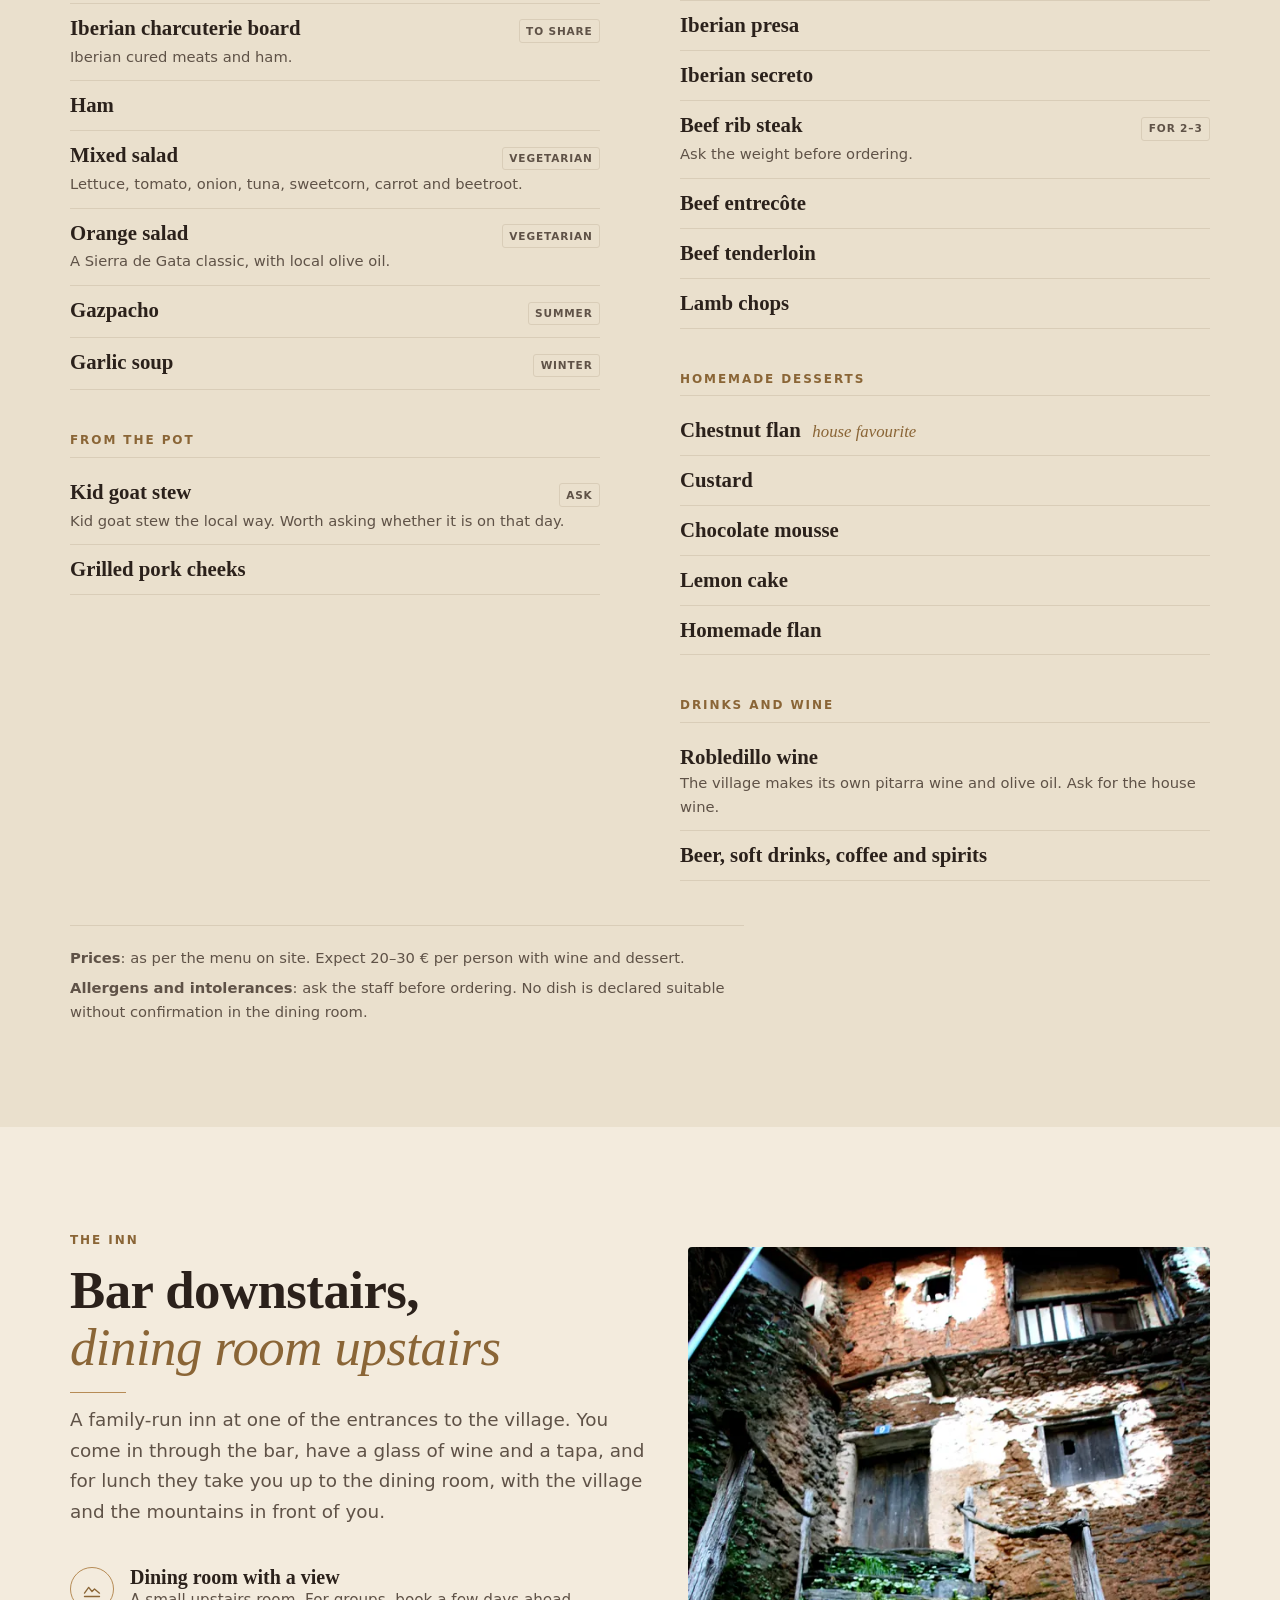
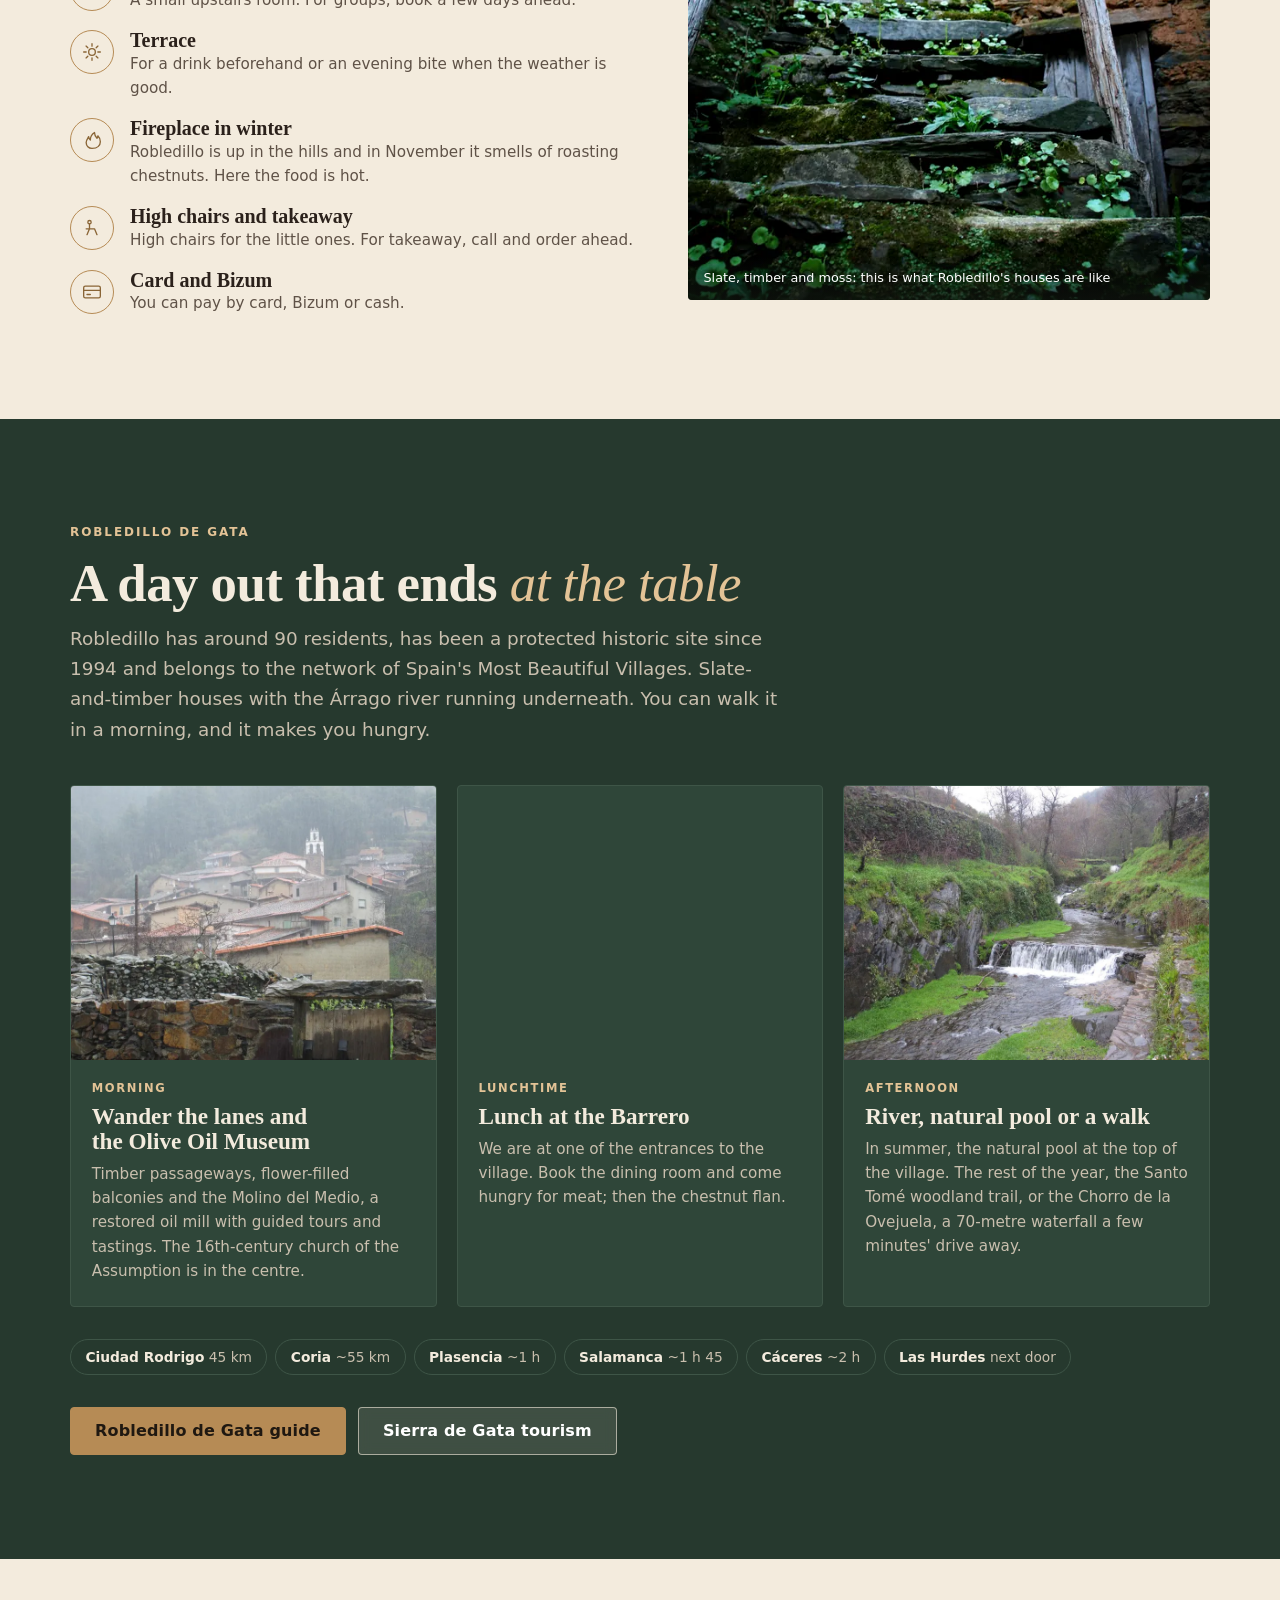
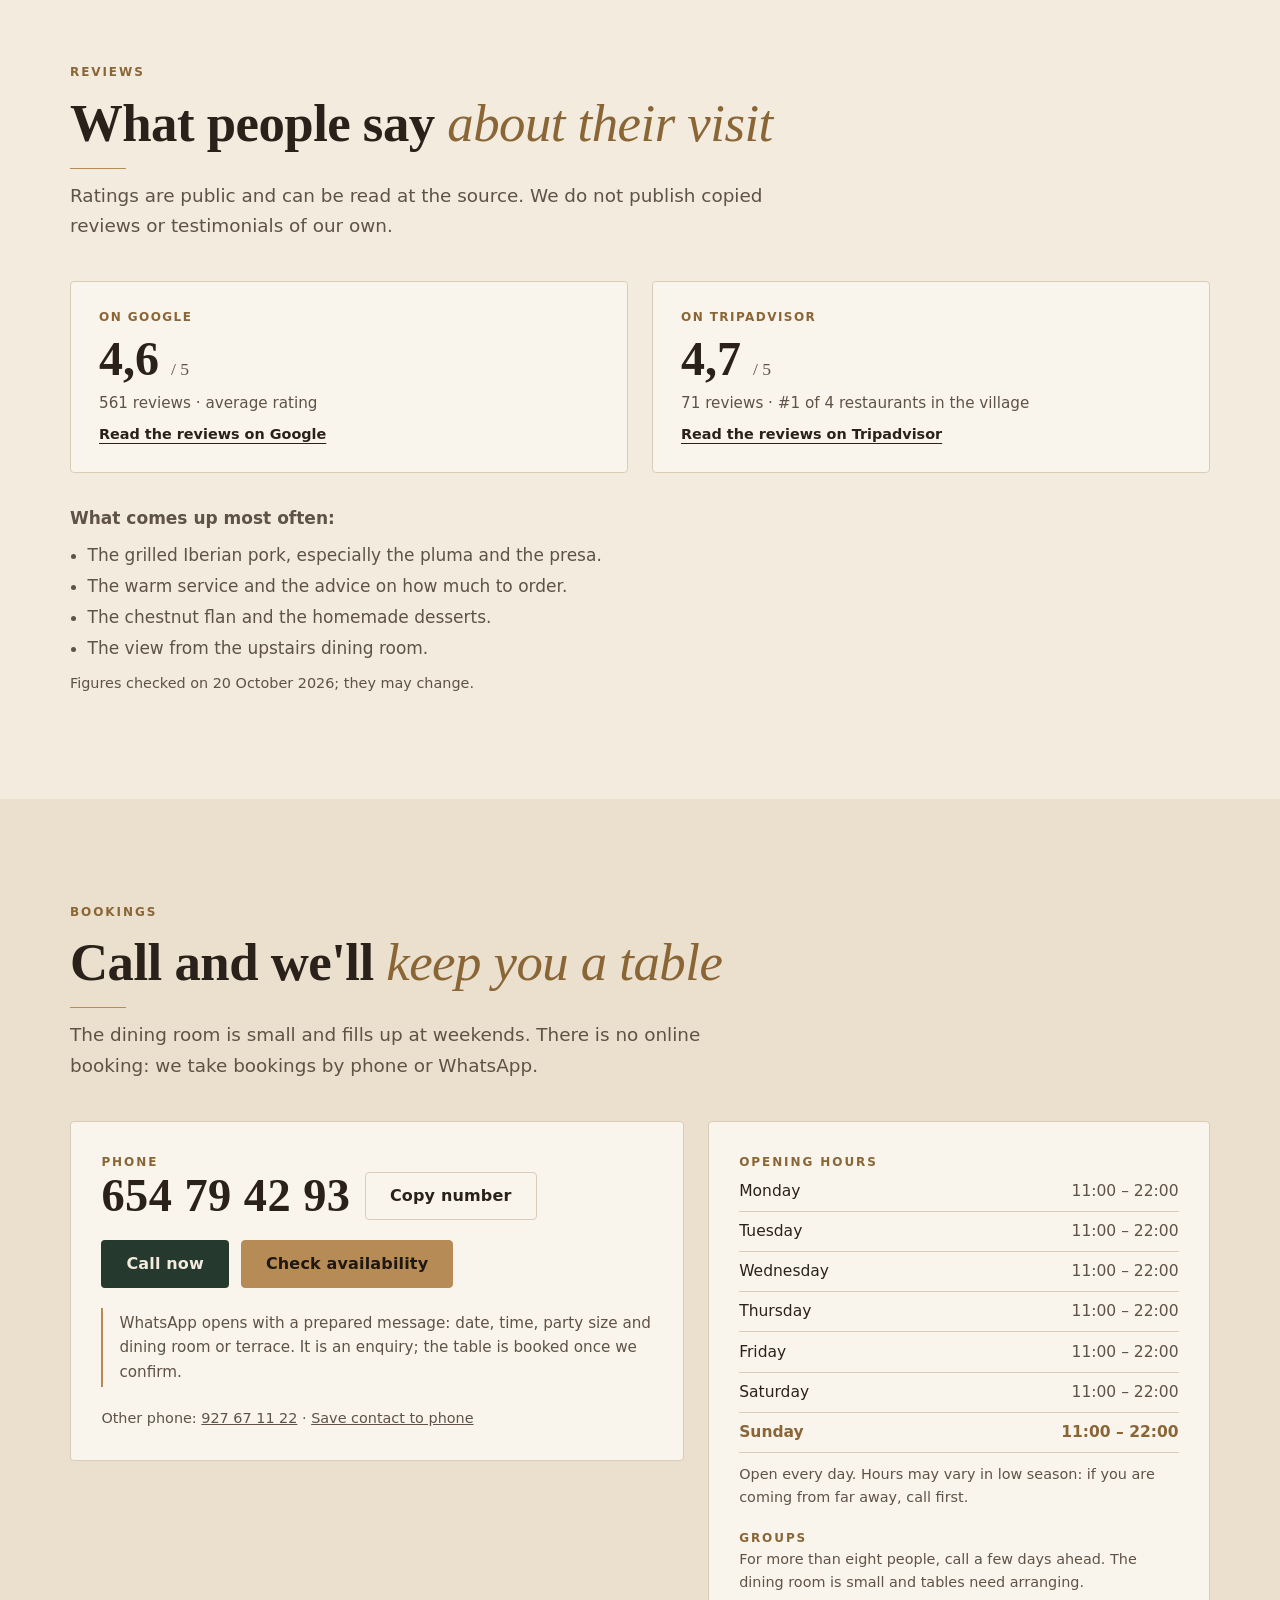
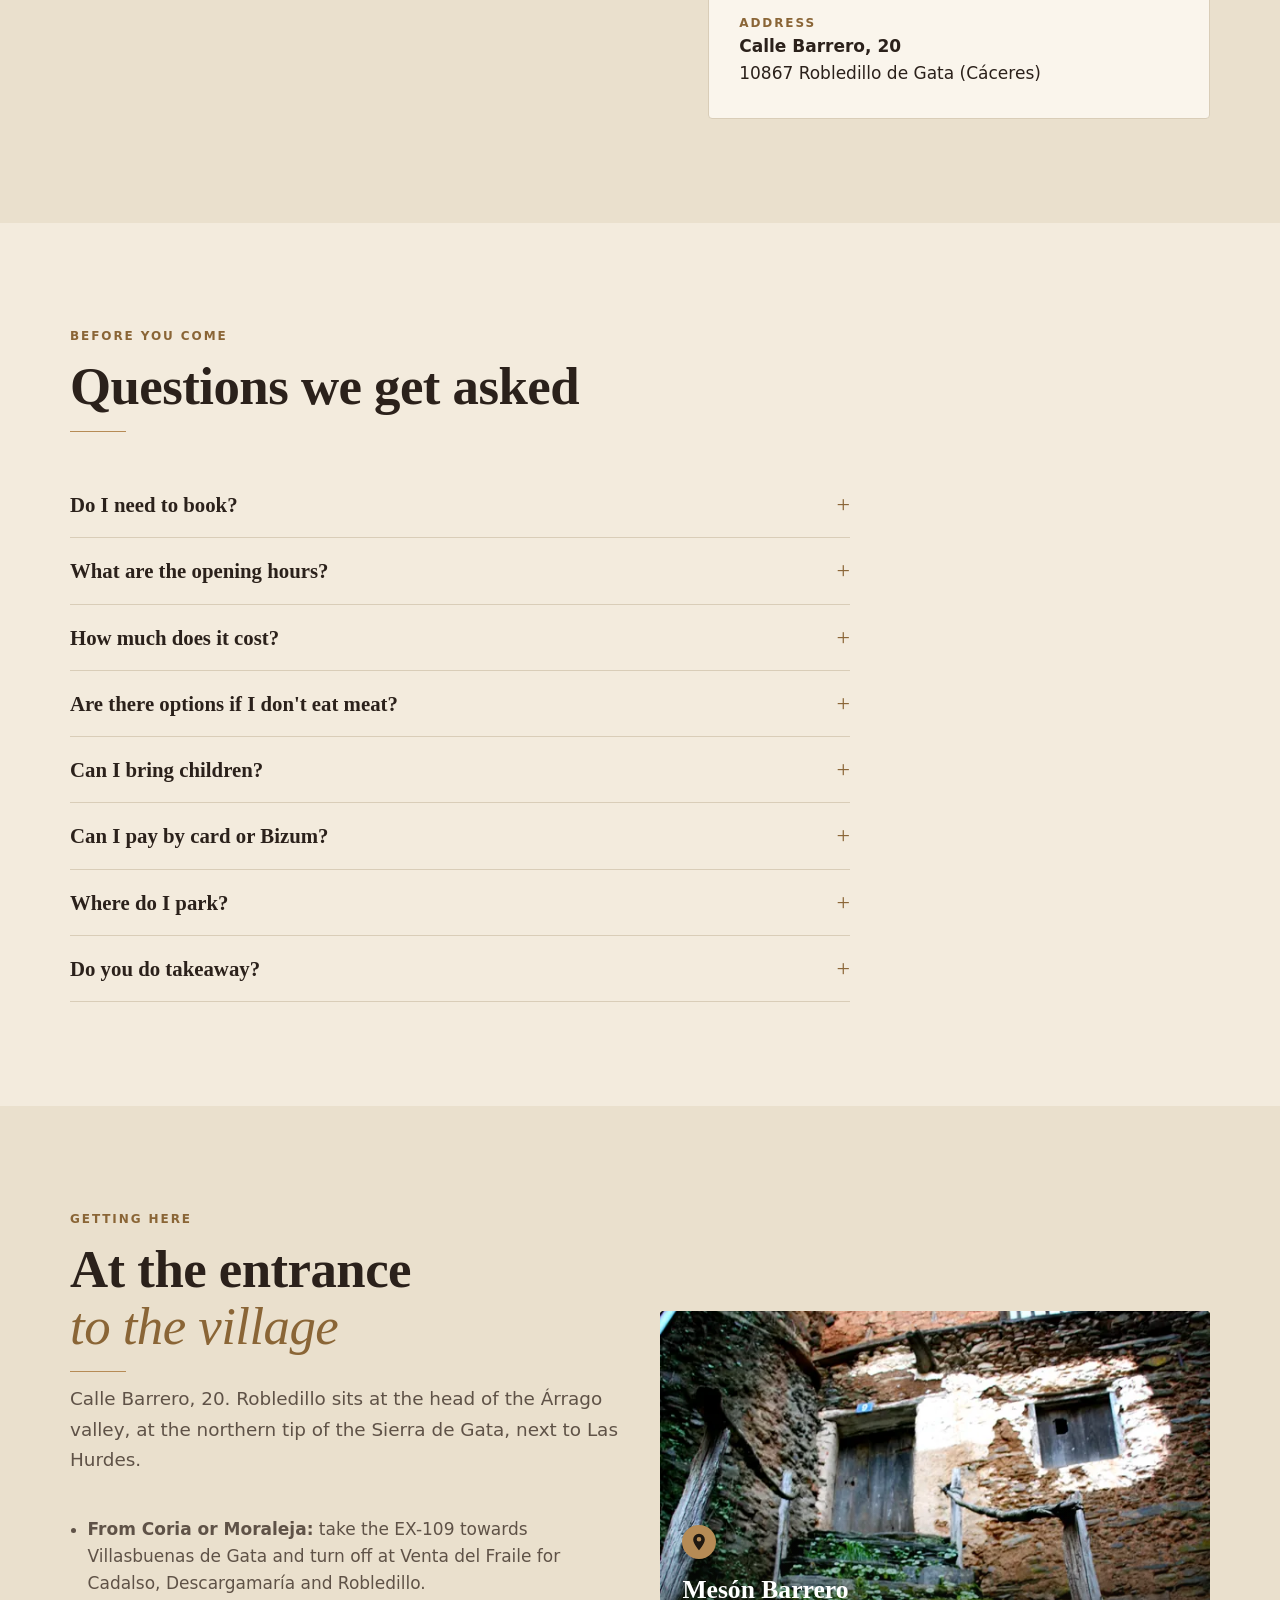
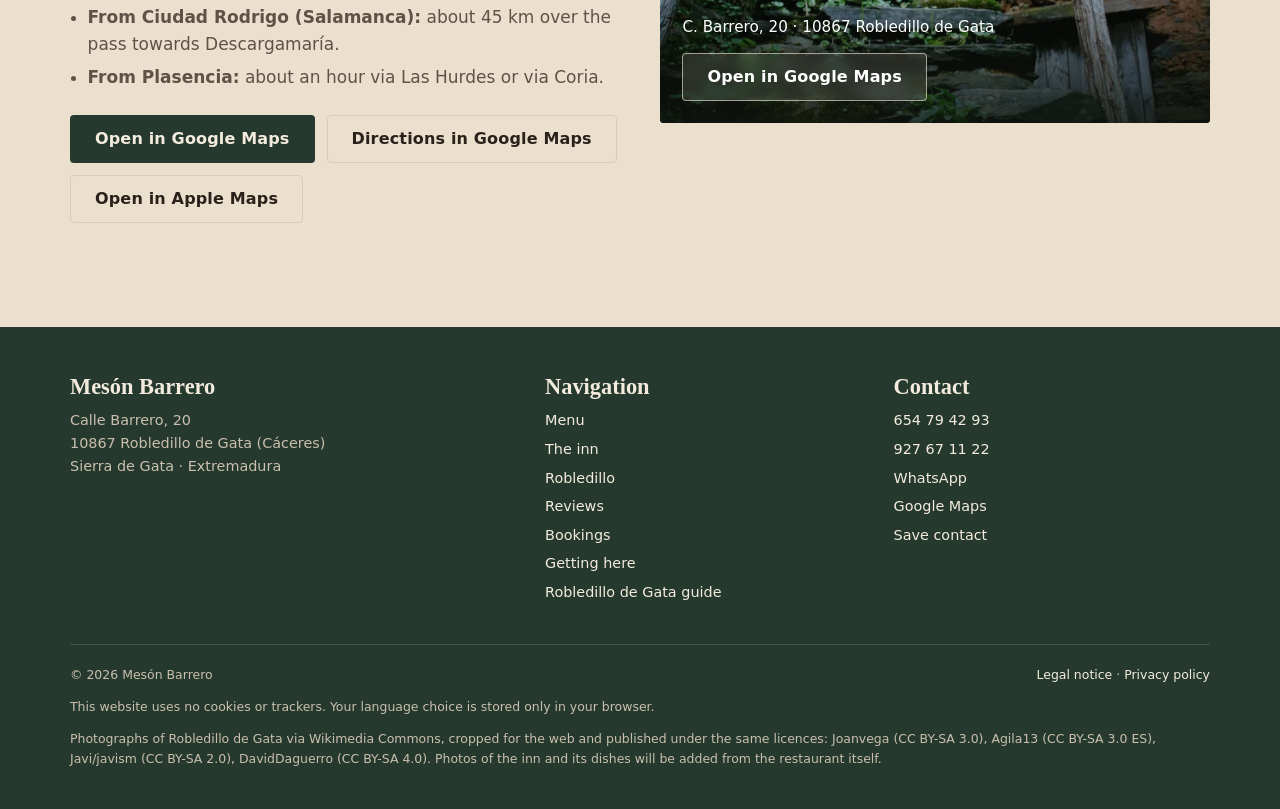
==== commit 13dbf9e2: "Modo según la hora: en servicio prioriza llamar y la carta; cerrado, consulta por WhatsApp" ====
--- a/index.html
+++ b/index.html
@@ -80,9 +80,9 @@
       <p class="kicker">Asador · Robledillo de Gata · Sierra de Gata</p>
       <h1 id="h1">Mesón <em>Barrero</em></h1>
       <p class="sub">Carne ibérica a la brasa, tablas de la sierra y flan de castañas, en un mesón de familia con el valle del Árrago delante del comedor.</p>
-      <div class="hero-row">
-        <a class="btn btn-gold" href="#reservas">Reservar mesa</a>
-        <a class="btn btn-light" href="#carta">Descubrir la carta</a>
+      <div class="hero-row" id="hero-cta">
+        <a class="btn btn-gold" id="cta-main" href="#reservas">Reservar mesa</a>
+        <a class="btn btn-light" id="cta-alt" href="#carta">Descubrir la carta</a>
       </div>
     </div>
     <p class="meta">Restaurante · Sierra de Gata<br>C. Barrero, 20 · 10867 Robledillo de Gata<br>Todos los días · 11:00–22:00</p>
--- a/css/styles.css
+++ b/css/styles.css
@@ -268,6 +268,8 @@
   .bar{display:grid;grid-template-columns:1.15fr 1fr 1fr 1fr;gap:6px;position:fixed;left:0;right:0;bottom:0;z-index:30;padding:10px max(12px,env(safe-area-inset-right,0px)) calc(10px + env(safe-area-inset-bottom,0px)) max(12px,env(safe-area-inset-left,0px));background:color-mix(in srgb,var(--bg) 94%,transparent);backdrop-filter:blur(14px);-webkit-backdrop-filter:blur(14px);border-top:1px solid var(--line)}
   .bar a{display:grid;place-items:center;min-height:48px;padding:10px 2px;border-radius:var(--r);font-size:.82rem;font-weight:700;border:1px solid var(--line);background:var(--surface);text-decoration:none;white-space:nowrap}
   .bar a.call{background:var(--band);color:var(--on-band);border-color:var(--band)}
+  body[data-mode="service"] .bar{grid-template-columns:1.8fr 1fr 1fr 1fr}
+  body[data-mode="closed"] .bar a.wa{background:var(--gold);color:#1F1811;border-color:var(--gold)}
   .hero{min-height:84svh}
   .hero .wrap{padding-block:0 2rem}
   .hero h1{font-size:clamp(3rem,15vw,4.4rem)}
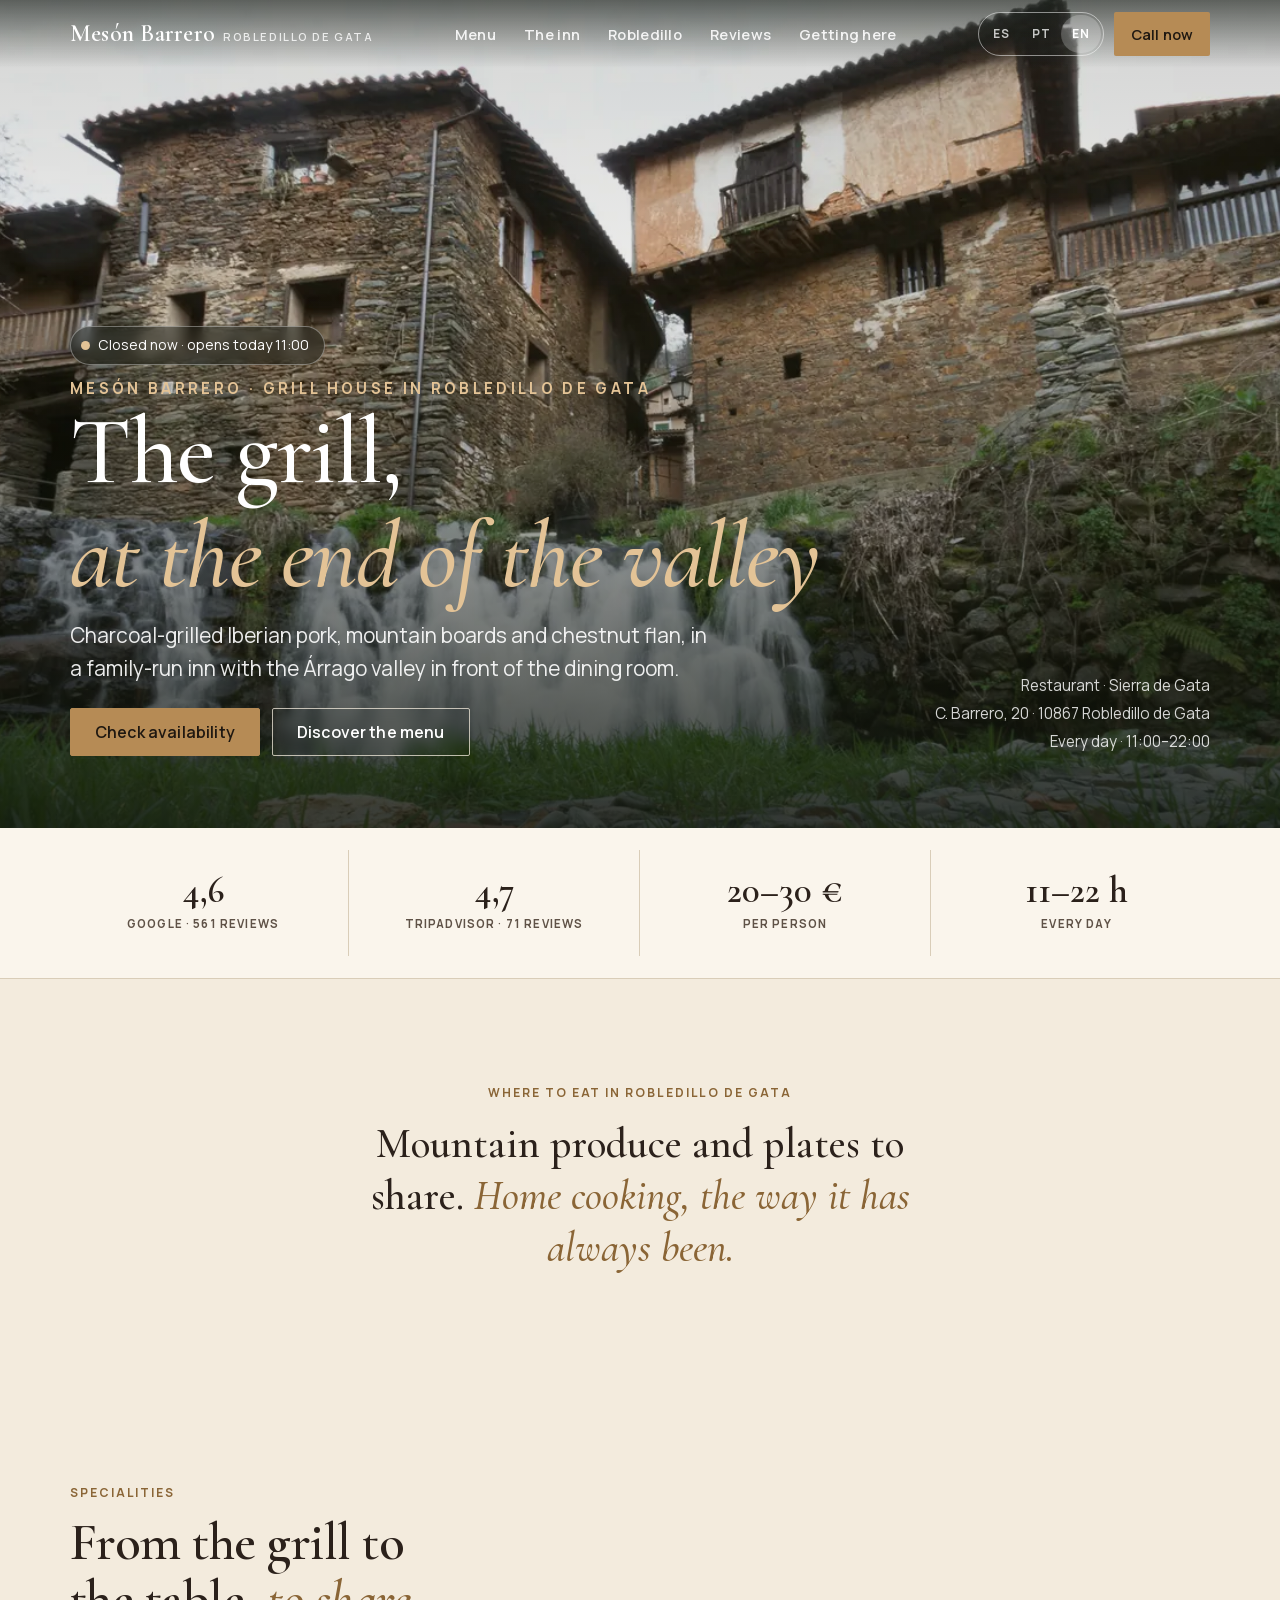
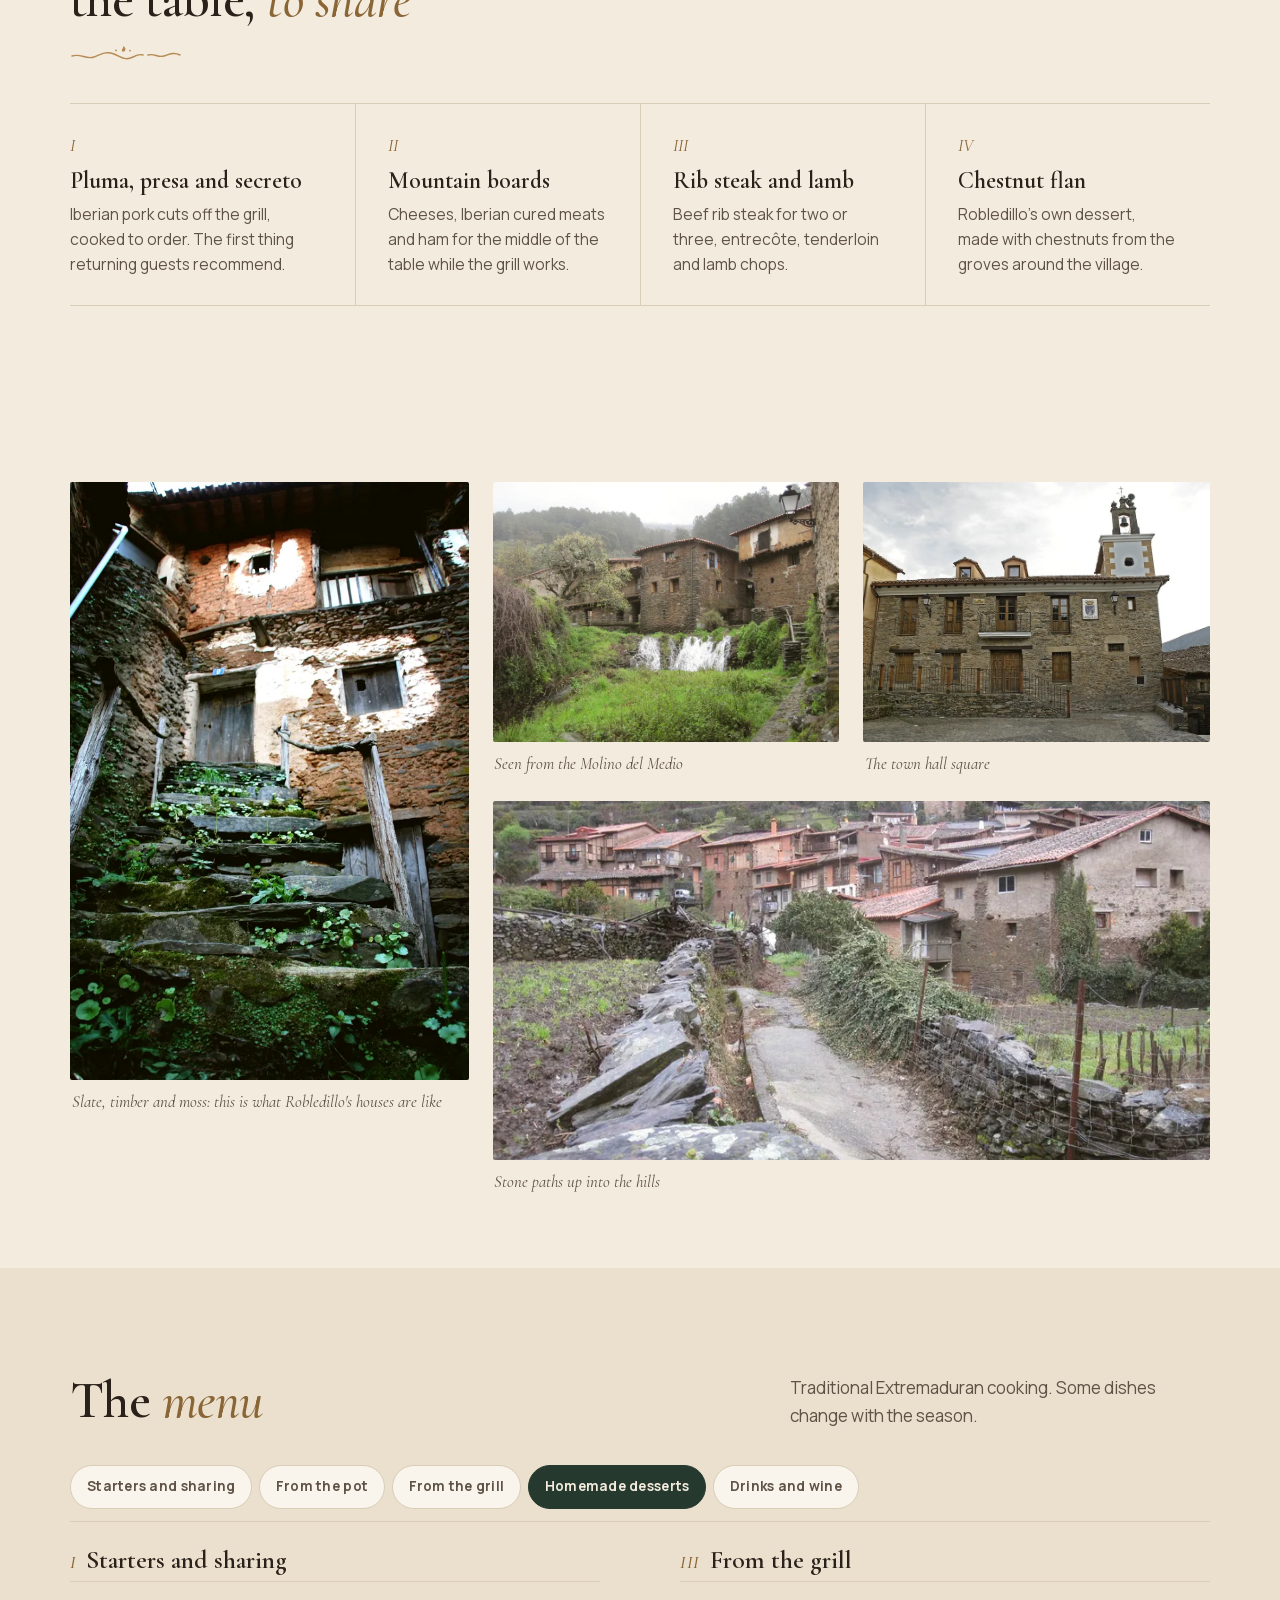
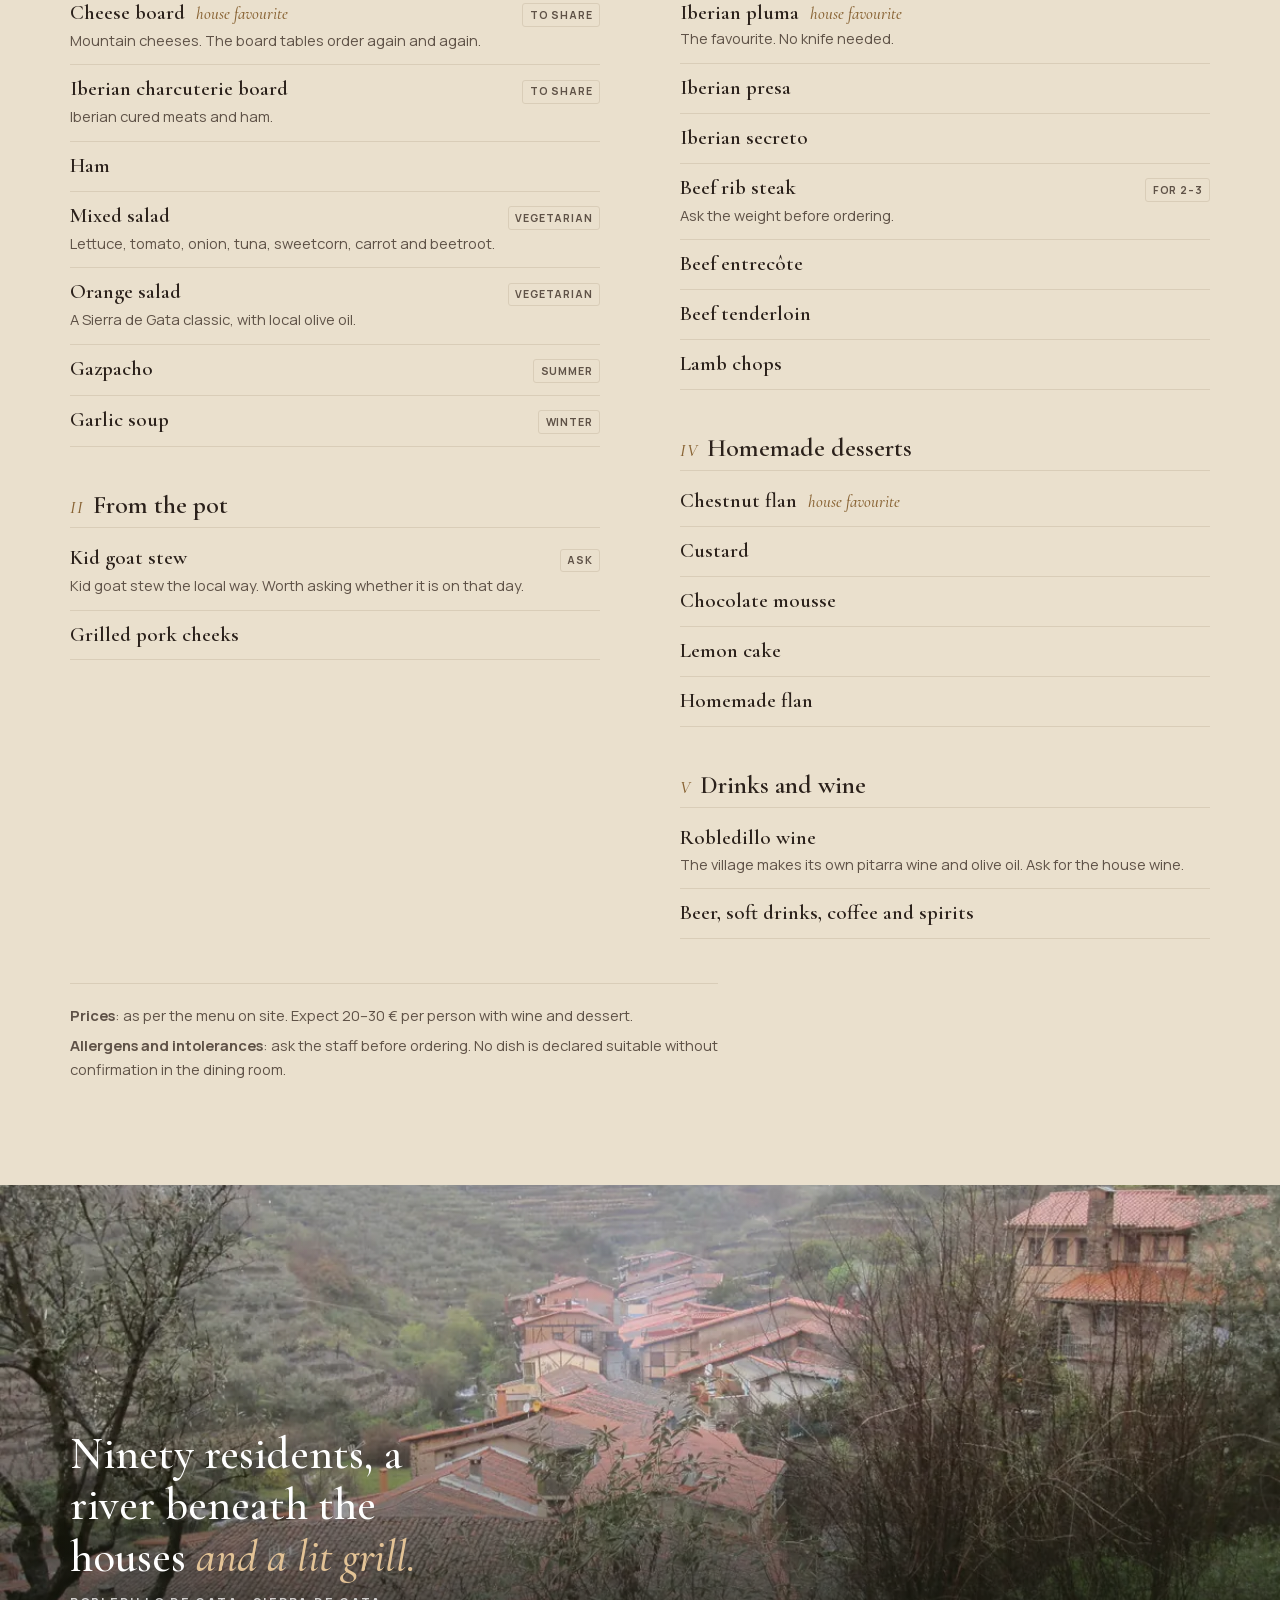
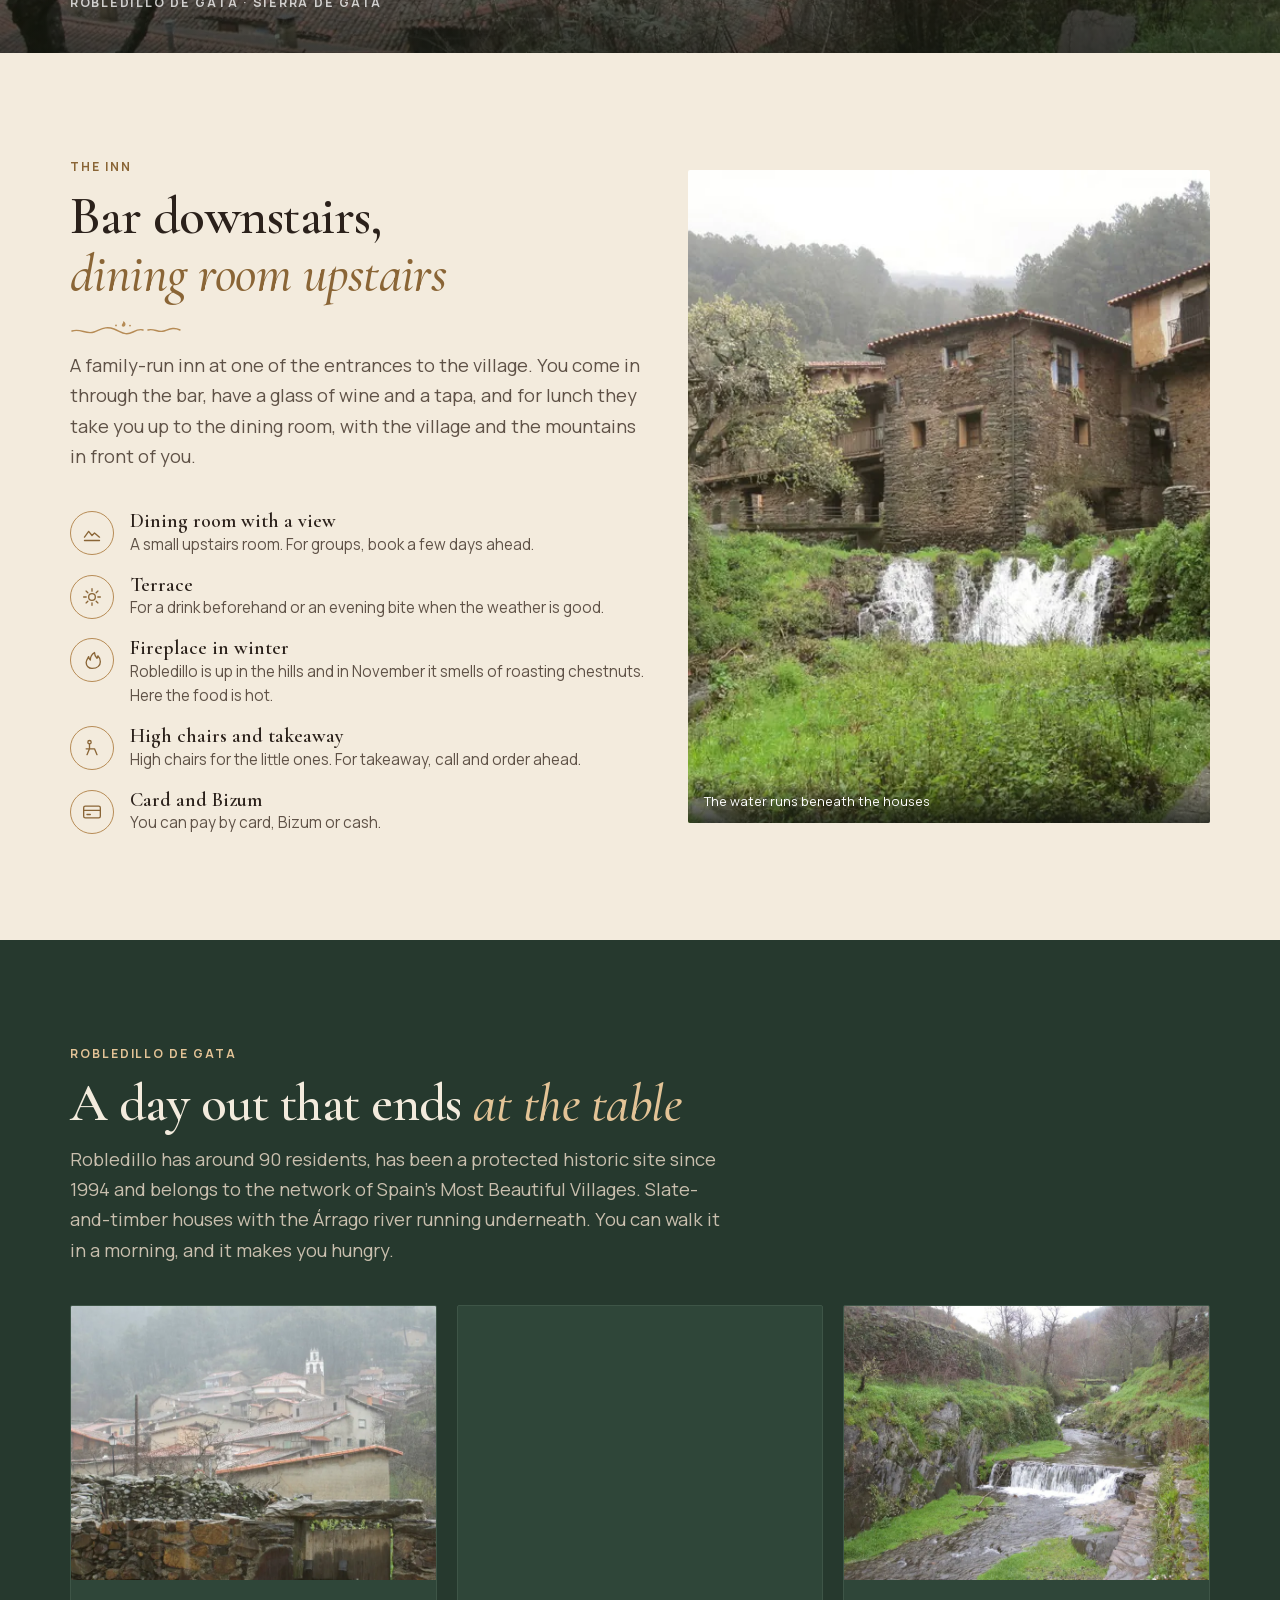
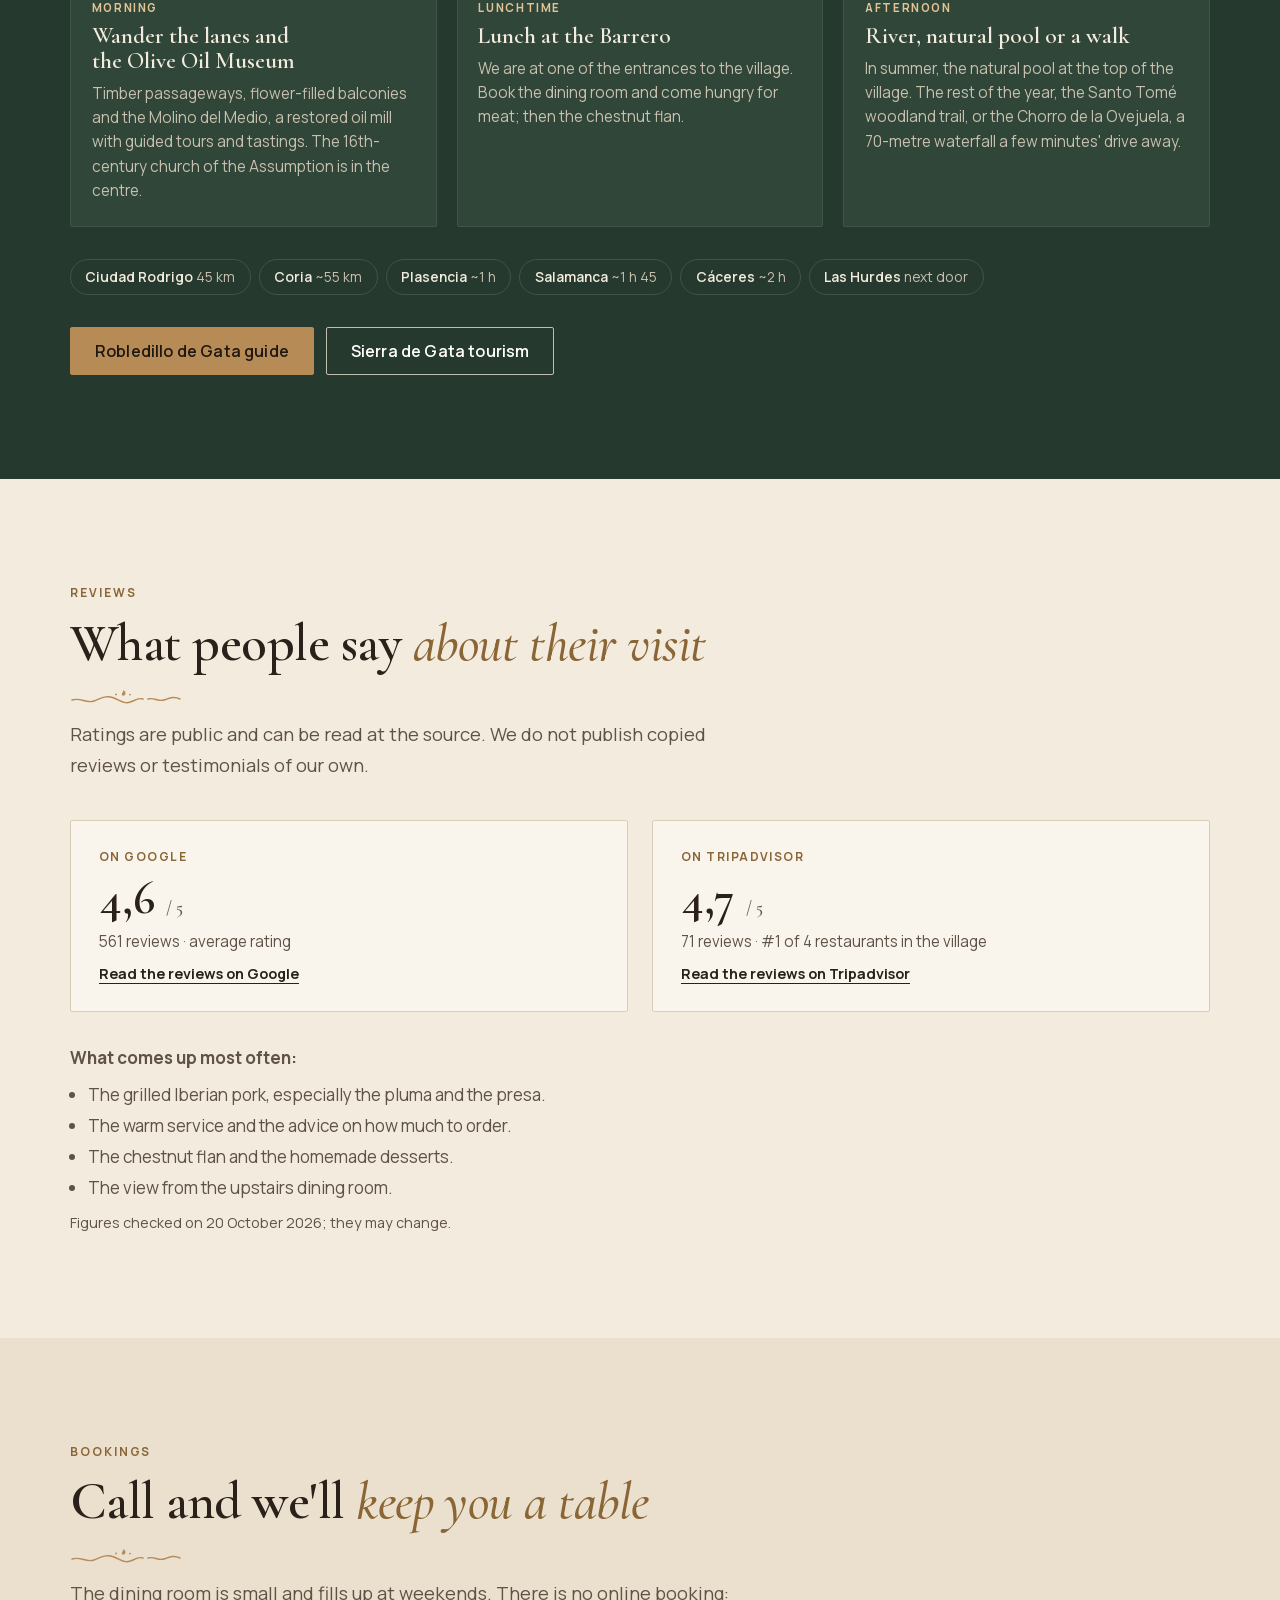
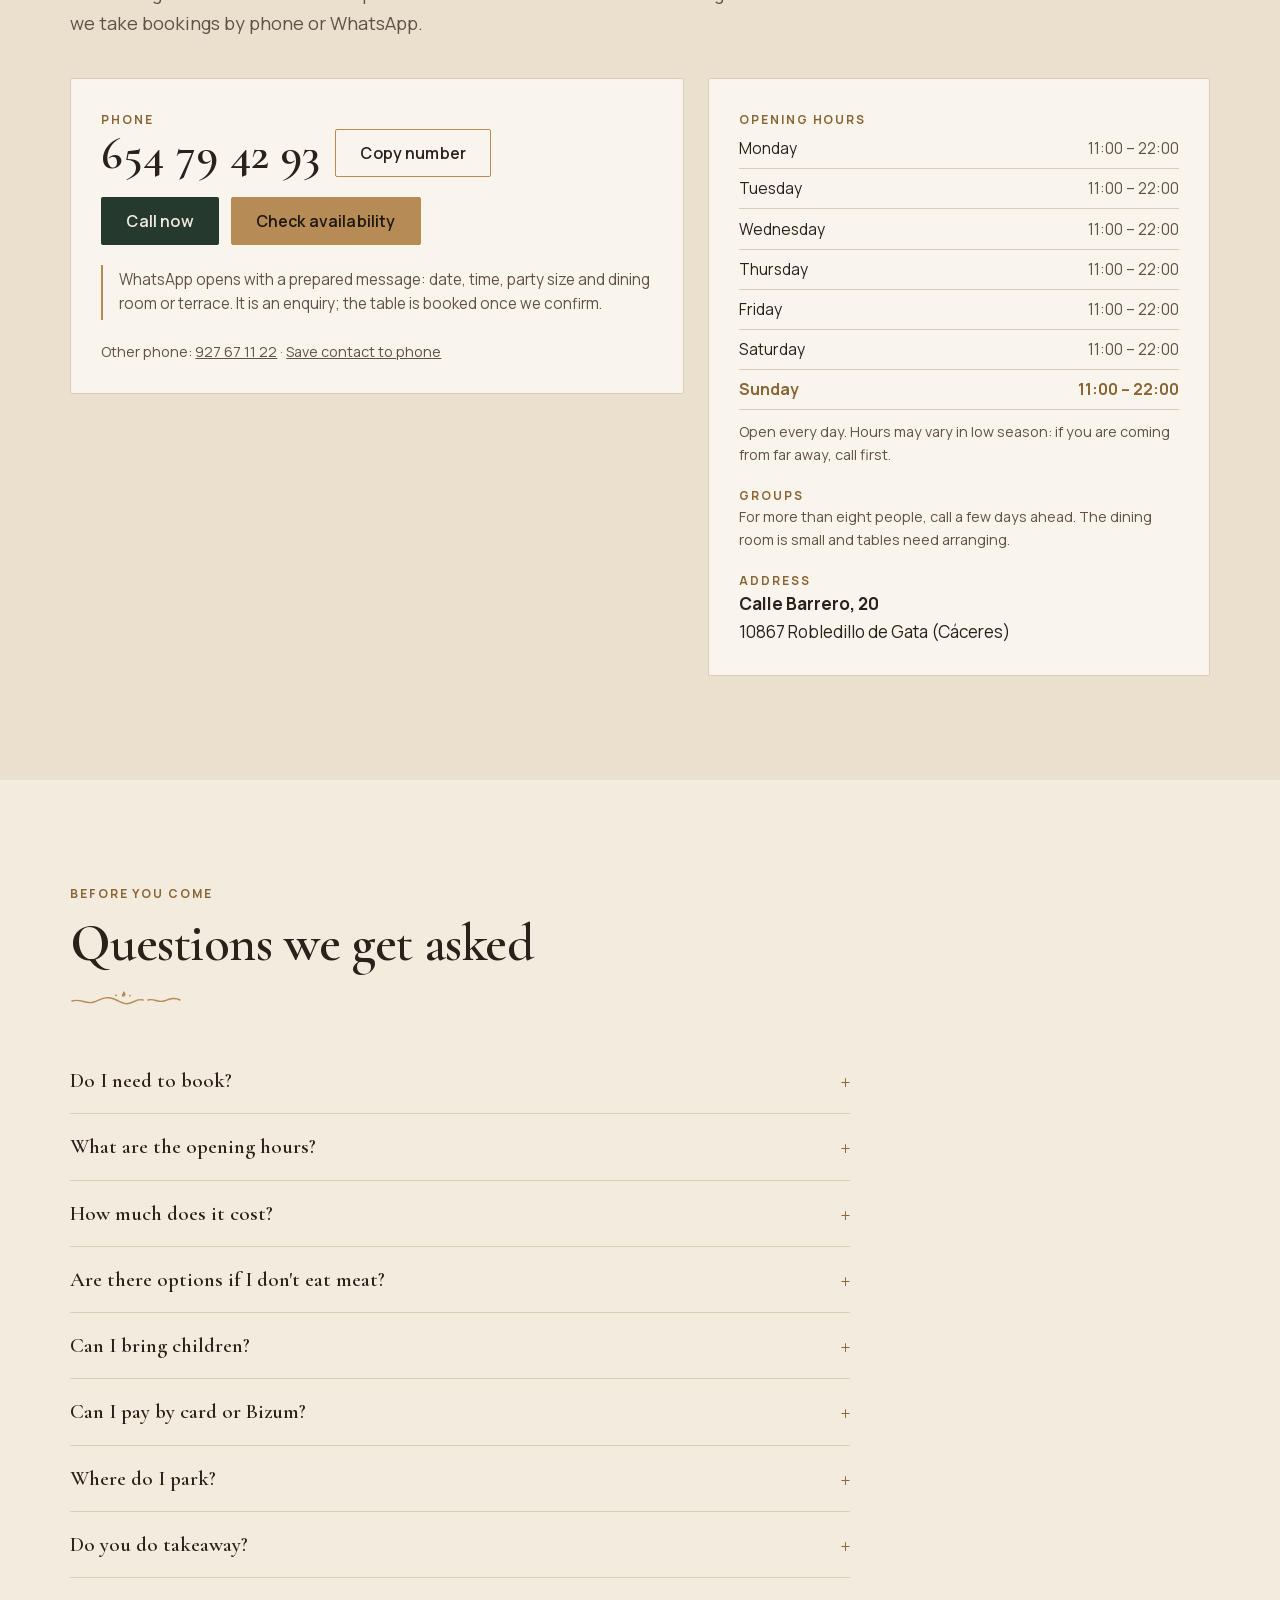
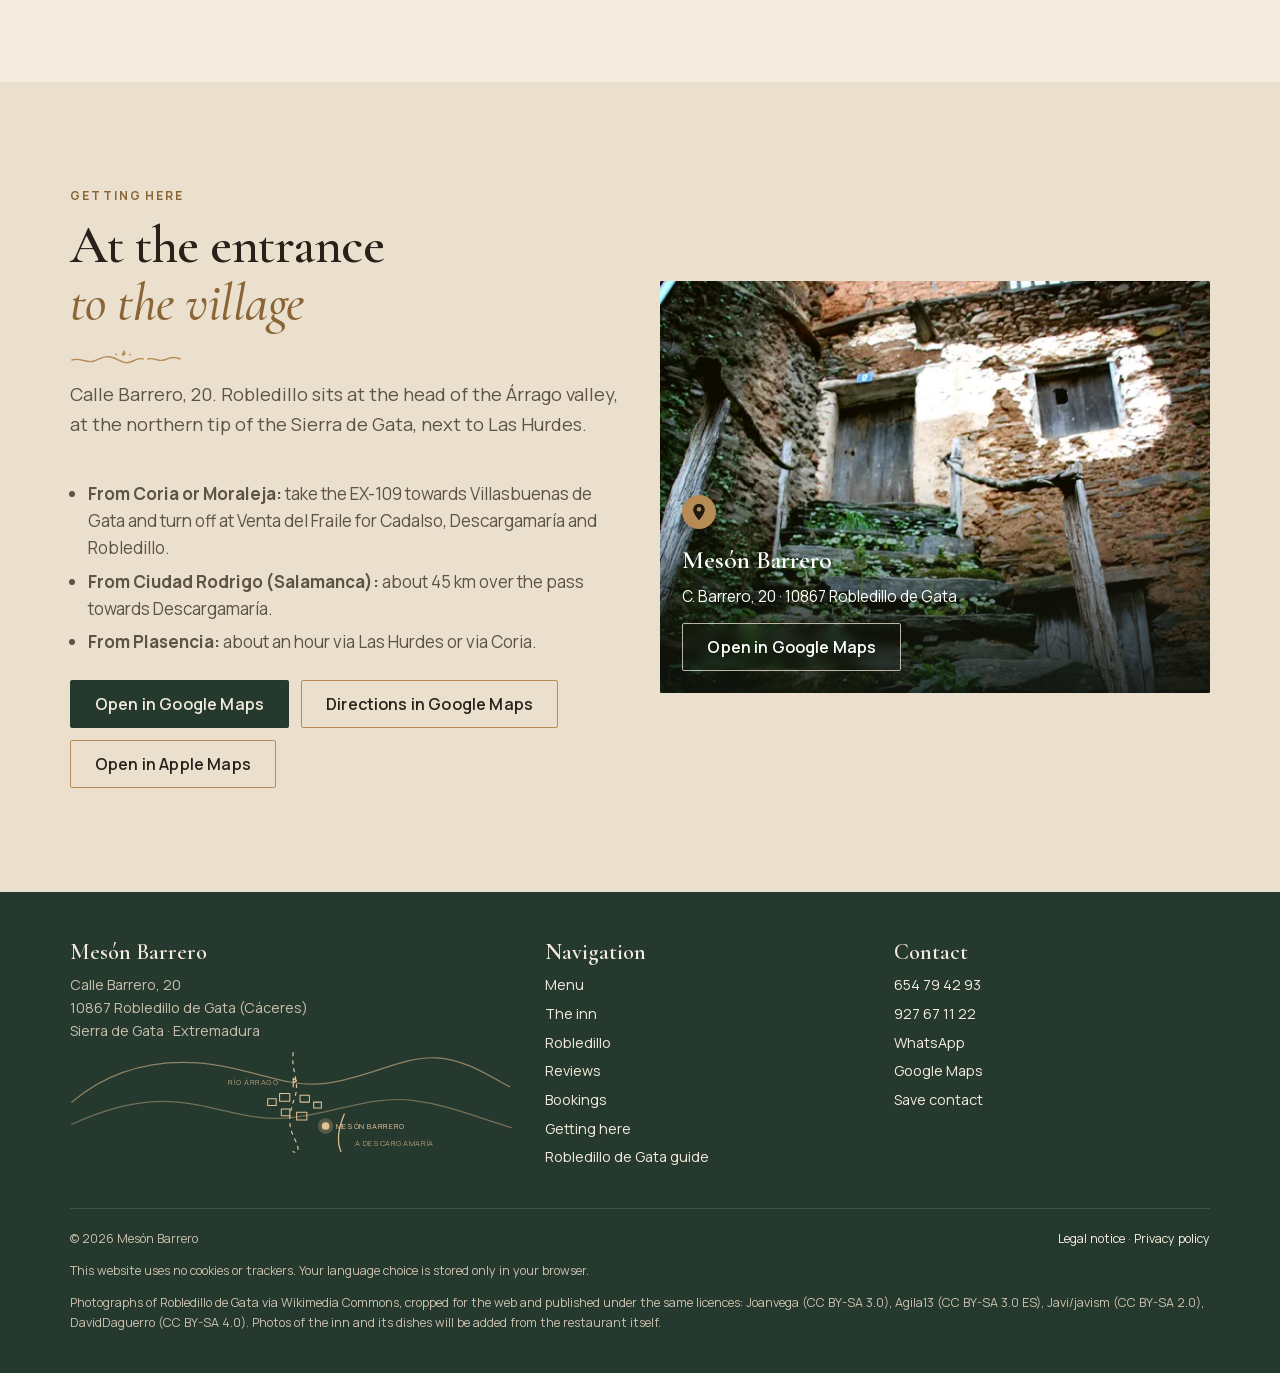
==== commit 8b184faa: "Diseño: textura de papel, ornamento de brasa, hero con frase, numerales en la carta, fotos con curva" ====
--- a/index.html
+++ b/index.html
@@ -77,8 +77,7 @@
   <div class="wrap">
     <div style="display:grid;gap:1rem">
       <span class="status" id="status" aria-live="polite"><span class="dot" aria-hidden="true"></span><span id="status-text">Consultando horario…</span></span>
-      <p class="kicker">Asador · Robledillo de Gata · Sierra de Gata</p>
-      <h1 id="h1">Mesón <em>Barrero</em></h1>
+      <h1 id="h1"><span class="caps">Mesón Barrero · Asador en Robledillo de Gata</span>La brasa, <em>al fondo del valle</em></h1>
       <p class="sub">Carne ibérica a la brasa, tablas de la sierra y flan de castañas, en un mesón de familia con el valle del Árrago delante del comedor.</p>
       <div class="hero-row" id="hero-cta">
         <a class="btn btn-gold" id="cta-main" href="#reservas">Reservar mesa</a>
@@ -110,7 +109,7 @@
     <div class="sec-head">
       <p class="eyebrow">Especialidades</p>
       <h2 id="h-esp">De la brasa a la mesa, <em>para compartir</em></h2>
-      <span class="rule" aria-hidden="true"></span>
+      <svg class="orn" viewBox="0 0 112 18" aria-hidden="true"><path d="M2 11c9-3 14 4 22 1s12-6 20-3 11 7 19 3c4-2 7-3 10-2"/><path d="M78 10c6-2 10 3 16 1s10-4 16-1"/><path class="ember" d="M52 4.5c.9-1.3 1.4-2.4 1.3-3.5 1.4.9 2.2 2 2.2 3.3 0 1.4-1 2.4-2.1 2.4-1.2 0-2.1-1-1.4-2.2z"/><circle class="ember" cx="46" cy="5.4" r=".9"/><circle class="ember" cx="60" cy="5.6" r=".9"/></svg>
     </div>
     <div class="specs">
       <article class="spec"><span class="num" aria-hidden="true">I</span><h3>Pluma, presa y secreto</h3><p>Ibérico a la brasa, al punto. Lo primero que recomiendan quienes repiten.</p></article>
@@ -122,11 +121,13 @@
 </section>
 
 <section class="strip" aria-label="Fotografías de Robledillo de Gata">
+  <div class="wrap">
   <div class="mosaic">
-    <figure class="tall"><img src="img/molino-1200.webp" srcset="img/molino-800.webp 800w, img/molino-1200.webp 1200w" sizes="(max-width:760px) 82vw, 40vw" width="1200" height="900" alt="Casas de pizarra de Robledillo de Gata junto a una cascada, vistas desde el Molino del Medio" loading="lazy" decoding="async"><figcaption>Desde el Molino del Medio</figcaption></figure>
-    <figure><img src="img/valle-1200.webp" srcset="img/valle-800.webp 800w, img/valle-1200.webp 1200w" sizes="(max-width:760px) 82vw, 30vw" width="1200" height="900" alt="Vista de Robledillo de Gata en el valle, con tejados rojos y la Sierra de Gata al fondo" loading="lazy" decoding="async"><figcaption>El pueblo, encajonado en el valle del Árrago</figcaption></figure>
+    <figure class="tall"><img src="img/escalera-900.webp" srcset="img/escalera-600.webp 600w, img/escalera-900.webp 900w" sizes="(max-width:760px) 82vw, 38vw" width="900" height="1350" alt="Escalera de pizarra con musgo entre casas de piedra y madera en Robledillo de Gata" loading="lazy" decoding="async"><figcaption>Pizarra, madera y musgo: así son las casas de Robledillo</figcaption></figure>
+    <figure><img src="img/molino-1200.webp" srcset="img/molino-800.webp 800w, img/molino-1200.webp 1200w" sizes="(max-width:760px) 82vw, 30vw" width="1200" height="900" alt="Casas de pizarra de Robledillo de Gata junto a una cascada, vistas desde el Molino del Medio" loading="lazy" decoding="async"><figcaption>Desde el Molino del Medio</figcaption></figure>
     <figure><img src="img/plaza-900.webp" srcset="img/plaza-800.webp 800w, img/plaza-900.webp 900w" sizes="(max-width:760px) 82vw, 30vw" width="900" height="656" alt="Ayuntamiento de Robledillo de Gata, fachada de piedra con campanario" loading="lazy" decoding="async"><figcaption>La plaza del Ayuntamiento</figcaption></figure>
     <figure class="wide"><img src="img/caminos-1200.webp" srcset="img/caminos-800.webp 800w, img/caminos-1200.webp 1200w" sizes="(max-width:760px) 82vw, 60vw" width="1200" height="900" alt="Camino empedrado entre huertos a la salida de Robledillo de Gata" loading="lazy" decoding="async"><figcaption>Caminos de piedra hacia la sierra</figcaption></figure>
+  </div>
   </div>
 </section>
 
@@ -145,7 +146,7 @@
     </nav>
     <div class="cols">
       <div>
-        <div class="grp" id="c-entrantes"><h3>Entrantes y para compartir</h3>
+        <div class="grp" id="c-entrantes"><h3><span class="rn" aria-hidden="true">I</span>Entrantes y para compartir</h3>
           <div class="d"><b>Tabla de quesos <i>la casa</i></b><span class="tag">Compartir</span><small>Quesos de la sierra. La que más repiten las mesas.</small></div>
           <div class="d"><b>Tabla de ibéricos</b><span class="tag">Compartir</span><small>Embutido ibérico y jamón.</small></div>
           <div class="d"><b>Jamón</b><span></span></div>
@@ -154,13 +155,13 @@
           <div class="d"><b>Gazpacho</b><span class="tag">Verano</span></div>
           <div class="d"><b>Sopa de ajo</b><span class="tag">Invierno</span></div>
         </div>
-        <div class="grp" id="c-cazuela"><h3>De cazuela</h3>
+        <div class="grp" id="c-cazuela"><h3><span class="rn" aria-hidden="true">II</span>De cazuela</h3>
           <div class="d"><b>Cabrito a la cazuela</b><span class="tag">Preguntar</span><small>Caldereta de cabrito al estilo de la comarca. Conviene preguntar si lo hay ese día.</small></div>
           <div class="d"><b>Carrilleras a la plancha</b><span></span></div>
         </div>
       </div>
       <div>
-        <div class="grp" id="c-brasa"><h3>Carnes a la brasa</h3>
+        <div class="grp" id="c-brasa"><h3><span class="rn" aria-hidden="true">III</span>Carnes a la brasa</h3>
           <div class="d"><b>Pluma ibérica <i>la casa</i></b><span></span><small>La favorita. Se corta sin cuchillo.</small></div>
           <div class="d"><b>Presa ibérica</b><span></span></div>
           <div class="d"><b>Secreto ibérico</b><span></span></div>
@@ -169,14 +170,14 @@
           <div class="d"><b>Solomillo de ternera</b><span></span></div>
           <div class="d"><b>Chuletitas de cordero</b><span></span></div>
         </div>
-        <div class="grp" id="c-postres"><h3>Postres caseros</h3>
+        <div class="grp" id="c-postres"><h3><span class="rn" aria-hidden="true">IV</span>Postres caseros</h3>
           <div class="d"><b>Flan de castañas <i>la casa</i></b><span></span></div>
           <div class="d"><b>Natillas</b><span></span></div>
           <div class="d"><b>Mousse de chocolate</b><span></span></div>
           <div class="d"><b>Pastel de limón</b><span></span></div>
           <div class="d"><b>Flan casero</b><span></span></div>
         </div>
-        <div class="grp" id="c-bodega"><h3>Bebidas y bodega</h3>
+        <div class="grp" id="c-bodega"><h3><span class="rn" aria-hidden="true">V</span>Bebidas y bodega</h3>
           <div class="d"><b>Vino de Robledillo</b><span></span><small>En el pueblo se hace vino de pitarra y aceite. Pide el de la casa.</small></div>
           <div class="d"><b>Cerveza, refrescos, café y licores</b><span></span></div>
         </div>
@@ -186,6 +187,14 @@
       <span><b>Precios</b>: según carta en el local. Lo habitual son 20–30 € por persona con vino y postre.</span>
       <span><b>Alérgenos e intolerancias</b>: consulta al personal antes de pedir. No damos por apto ningún plato sin confirmarlo en sala.</span>
     </div>
+  </div>
+</section>
+
+<section class="band" aria-label="Robledillo de Gata desde el valle">
+  <img src="img/valle-1200.webp" srcset="img/valle-800.webp 800w, img/valle-1200.webp 1200w" sizes="100vw" width="1200" height="900" alt="" loading="lazy" decoding="async">
+  <div class="wrap">
+    <p>Noventa vecinos, un río bajo las casas <em>y una brasa encendida.</em></p>
+    <small>Robledillo de Gata · Sierra de Gata</small>
   </div>
 </section>
 
@@ -195,7 +204,7 @@
       <div class="sec-head">
         <p class="eyebrow">El mesón</p>
         <h2 id="h-meson">Bar abajo, <em>comedor arriba</em></h2>
-        <span class="rule" aria-hidden="true"></span>
+        <svg class="orn" viewBox="0 0 112 18" aria-hidden="true"><path d="M2 11c9-3 14 4 22 1s12-6 20-3 11 7 19 3c4-2 7-3 10-2"/><path d="M78 10c6-2 10 3 16 1s10-4 16-1"/><path class="ember" d="M52 4.5c.9-1.3 1.4-2.4 1.3-3.5 1.4.9 2.2 2 2.2 3.3 0 1.4-1 2.4-2.1 2.4-1.2 0-2.1-1-1.4-2.2z"/><circle class="ember" cx="46" cy="5.4" r=".9"/><circle class="ember" cx="60" cy="5.6" r=".9"/></svg>
         <p class="lead">Un mesón de familia en una de las entradas del pueblo. Entras por el bar, tomas el vino y la tapa, y para comer te acompañan al salón de la planta de arriba, con el pueblo y la montaña delante.</p>
       </div>
       <div class="features">
@@ -206,7 +215,7 @@
         <div class="feature"><div class="ic" aria-hidden="true"><svg viewBox="0 0 24 24" fill="none" stroke="currentColor" stroke-width="1.6" stroke-linecap="round" stroke-linejoin="round"><rect x="2" y="5" width="20" height="14" rx="2"/><path d="M2 10h20M6 15h4"/></svg></div><div><h3>Tarjeta y Bizum</h3><p>Puedes pagar con tarjeta, Bizum o efectivo.</p></div></div>
       </div>
     </div>
-    <figure class="photo"><img src="img/escalera-900.webp" srcset="img/escalera-600.webp 600w, img/escalera-900.webp 900w" sizes="(max-width:900px) 100vw, 45vw" width="900" height="1350" alt="Escalera de pizarra con musgo entre casas de piedra y madera en Robledillo de Gata" loading="lazy" decoding="async"><figcaption>Pizarra, madera y musgo: así son las casas de Robledillo</figcaption></figure>
+    <figure class="photo"><img src="img/molino-1200.webp" srcset="img/molino-800.webp 800w, img/molino-1200.webp 1200w" sizes="(max-width:900px) 100vw, 45vw" width="1200" height="900" alt="Casas de pizarra de Robledillo de Gata junto a una cascada, vistas desde el Molino del Medio" loading="lazy" decoding="async" style="aspect-ratio:4/5"><figcaption>El agua pasa por debajo de las casas</figcaption></figure>
   </div>
 </section>
 
@@ -234,7 +243,7 @@
     <div class="sec-head">
       <p class="eyebrow">Opiniones</p>
       <h2 id="h-op">Lo que dicen <em>quienes han venido</em></h2>
-      <span class="rule" aria-hidden="true"></span>
+      <svg class="orn" viewBox="0 0 112 18" aria-hidden="true"><path d="M2 11c9-3 14 4 22 1s12-6 20-3 11 7 19 3c4-2 7-3 10-2"/><path d="M78 10c6-2 10 3 16 1s10-4 16-1"/><path class="ember" d="M52 4.5c.9-1.3 1.4-2.4 1.3-3.5 1.4.9 2.2 2 2.2 3.3 0 1.4-1 2.4-2.1 2.4-1.2 0-2.1-1-1.4-2.2z"/><circle class="ember" cx="46" cy="5.4" r=".9"/><circle class="ember" cx="60" cy="5.6" r=".9"/></svg>
       <p class="lead">Las valoraciones son públicas y se pueden leer en su fuente. No publicamos reseñas copiadas ni testimonios propios.</p>
     </div>
     <div class="reviews">
@@ -269,7 +278,7 @@
     <div class="sec-head">
       <p class="eyebrow">Reservas</p>
       <h2 id="h-res">Llama y te <em>guardamos mesa</em></h2>
-      <span class="rule" aria-hidden="true"></span>
+      <svg class="orn" viewBox="0 0 112 18" aria-hidden="true"><path d="M2 11c9-3 14 4 22 1s12-6 20-3 11 7 19 3c4-2 7-3 10-2"/><path d="M78 10c6-2 10 3 16 1s10-4 16-1"/><path class="ember" d="M52 4.5c.9-1.3 1.4-2.4 1.3-3.5 1.4.9 2.2 2 2.2 3.3 0 1.4-1 2.4-2.1 2.4-1.2 0-2.1-1-1.4-2.2z"/><circle class="ember" cx="46" cy="5.4" r=".9"/><circle class="ember" cx="60" cy="5.6" r=".9"/></svg>
       <p class="lead">El comedor es pequeño y los fines de semana se llena. No hay reserva online: te atendemos por teléfono o WhatsApp.</p>
     </div>
     <div class="res-grid">
@@ -312,7 +321,7 @@
     <div class="sec-head">
       <p class="eyebrow">Antes de venir</p>
       <h2 id="h-faq">Preguntas que nos hacen</h2>
-      <span class="rule" aria-hidden="true"></span>
+      <svg class="orn" viewBox="0 0 112 18" aria-hidden="true"><path d="M2 11c9-3 14 4 22 1s12-6 20-3 11 7 19 3c4-2 7-3 10-2"/><path d="M78 10c6-2 10 3 16 1s10-4 16-1"/><path class="ember" d="M52 4.5c.9-1.3 1.4-2.4 1.3-3.5 1.4.9 2.2 2 2.2 3.3 0 1.4-1 2.4-2.1 2.4-1.2 0-2.1-1-1.4-2.2z"/><circle class="ember" cx="46" cy="5.4" r=".9"/><circle class="ember" cx="60" cy="5.6" r=".9"/></svg>
     </div>
     <div class="faq-list">
       <details><summary>¿Hace falta reservar?</summary><p>Entre semana se suele poder comer sin reserva. Viernes, sábados, domingos, puentes y en verano el comedor se llena: llama al 654 79 42 93 o escribe por WhatsApp y te guardamos sitio.</p></details>
@@ -333,7 +342,7 @@
       <div class="sec-head">
         <p class="eyebrow">Cómo llegar</p>
         <h2 id="h-llegar">En la entrada <em>del pueblo</em></h2>
-        <span class="rule" aria-hidden="true"></span>
+        <svg class="orn" viewBox="0 0 112 18" aria-hidden="true"><path d="M2 11c9-3 14 4 22 1s12-6 20-3 11 7 19 3c4-2 7-3 10-2"/><path d="M78 10c6-2 10 3 16 1s10-4 16-1"/><path class="ember" d="M52 4.5c.9-1.3 1.4-2.4 1.3-3.5 1.4.9 2.2 2 2.2 3.3 0 1.4-1 2.4-2.1 2.4-1.2 0-2.1-1-1.4-2.2z"/><circle class="ember" cx="46" cy="5.4" r=".9"/><circle class="ember" cx="60" cy="5.6" r=".9"/></svg>
         <p class="lead">Calle Barrero, 20. Robledillo está en la cabecera del valle del Árrago, en el extremo norte de Sierra de Gata, junto a Las Hurdes.</p>
       </div>
       <ul>
@@ -366,6 +375,7 @@
       <div>
         <h3>Mesón Barrero</h3>
         <p>Calle Barrero, 20<br>10867 Robledillo de Gata (Cáceres)<br>Sierra de Gata · Extremadura</p>
+        <svg class="valley" viewBox="0 0 520 120" role="img" aria-label="Esquema del valle del Árrago: el pueblo y el mesón en la entrada sur"><g fill="none" stroke="currentColor" stroke-width="1.2" stroke-linecap="round" stroke-linejoin="round"><path d="M2 60C40 28 90 10 150 14s100 30 150 24 90-32 130-30c34 2 60 20 86 34" opacity=".55"/><path d="M2 86c40-18 80-30 125-26s85 24 135 18 95-26 140-20c40 5 70 18 116 32" opacity=".4"/><path d="M262 2c-3 20 8 34 2 52s-10 30 0 50-4 14-2 14" stroke-dasharray="3 5"/><path d="M318 118c-6-14-2-30 4-44"/><g><rect x="232" y="56" width="10" height="8"/><rect x="246" y="50" width="12" height="9"/><rect x="270" y="52" width="11" height="8"/><rect x="286" y="60" width="9" height="7"/><rect x="248" y="68" width="10" height="8"/><rect x="266" y="72" width="12" height="9"/><path d="M262 42v-10l4 3-4 2"/></g></g><g fill="currentColor"><circle cx="300" cy="88" r="4.5"/><circle cx="300" cy="88" r="9" opacity=".25"/></g><g fill="currentColor" font-family="Manrope,system-ui,sans-serif" font-size="9" letter-spacing=".08em"><text x="312" y="92">MESÓN BARRERO</text><text x="186" y="40" opacity=".7">RÍO ÁRRAGO</text><text x="334" y="112" opacity=".7">A DESCARGAMARÍA</text></g></svg>
       </div>
       <div>
         <h3>Navegación</h3>
--- a/css/styles.css
+++ b/css/styles.css
@@ -14,7 +14,7 @@
   --accent:#B68B55;--accent-text:#8A6536;--line:#D9CDB8;--ok:#4E8A58;
   --display:"Cormorant Garamond",Georgia,"Times New Roman",serif;
   --body:"Manrope","Segoe UI",system-ui,-apple-system,sans-serif;
-  --r:4px;--wrap:1180px;
+  --r:2px;--wrap:1180px;
   color-scheme:light;
 }
 @media (prefers-color-scheme:dark){
@@ -33,7 +33,12 @@
 *,*::before,*::after{box-sizing:border-box}
 html{scroll-behavior:smooth;scroll-padding-top:84px;-webkit-text-size-adjust:100%}
 @media (prefers-reduced-motion:reduce){html{scroll-behavior:auto}*,*::before,*::after{animation:none!important;transition:none!important}}
-body{margin:0;background:var(--bg);color:var(--fg);font-family:var(--body);font-size:1.0625rem;line-height:1.6;-webkit-font-smoothing:antialiased}
+body{margin:0;background:var(--bg);color:var(--fg);font-family:var(--body);font-size:1.0625rem;line-height:1.6;-webkit-font-smoothing:antialiased;position:relative}
+/* Textura de papel: ruido SVG muy ligero sobre el fondo (2–3 %), fijo, no intercepta el ratón */
+body::before{content:"";position:fixed;inset:0;pointer-events:none;z-index:0;opacity:.035;mix-blend-mode:multiply;background-image:url("data:image/svg+xml;utf8,<svg xmlns='http://www.w3.org/2000/svg' width='220' height='220'><filter id='n'><feTurbulence type='fractalNoise' baseFrequency='.9' numOctaves='2' stitchTiles='stitch'/><feColorMatrix values='0 0 0 0 0  0 0 0 0 0  0 0 0 0 0  0 0 0 .9 0'/></filter><rect width='100%' height='100%' filter='url(%23n)'/></svg>")}
+:root[data-theme="dark"] body::before{mix-blend-mode:screen;opacity:.05}
+@media (prefers-color-scheme:dark){:root:not([data-theme="light"]) body::before{mix-blend-mode:screen;opacity:.05}}
+main,header,footer,.bar{position:relative;z-index:1}
 img{display:block;max-width:100%;height:auto}
 a{color:inherit}
 h1,h2,h3{font-family:var(--display);margin:0;line-height:1.08;text-wrap:balance;font-weight:600}
@@ -48,6 +53,13 @@
 @media (min-width:760px){section{padding-block:6.5rem}}
 .sec-head{display:grid;gap:.75rem;margin-bottom:2.5rem;max-width:66ch}
 .rule{width:56px;height:1px;background:var(--accent);margin-top:.25rem}
+.orn{width:112px;height:18px;color:var(--accent);margin-top:.35rem;display:block}
+.orn path{fill:none;stroke:currentColor;stroke-width:1.4;stroke-linecap:round;stroke-linejoin:round}
+.orn .ember{fill:currentColor;stroke:none}
+.pueblo .orn{color:#E3C396}
+
+main.fading,footer.fading{opacity:.35;transition:opacity .15s ease}
+main,footer{transition:opacity .18s ease}
 
 /* Accesibilidad */
 .skip{position:absolute;left:-999px;top:8px;background:var(--band);color:var(--on-band);padding:.6rem 1rem;border-radius:var(--r);z-index:100}
@@ -61,10 +73,10 @@
 .btn-primary{background:var(--band);color:var(--on-band)}
 .btn-primary:hover{background:var(--band-2)}
 .btn-gold{background:var(--gold);color:#1F1811;border-color:var(--gold)}
-.btn-gold:hover{background:#C59A62}
-.btn-ghost{background:transparent;border-color:var(--line);color:var(--fg)}
-.btn-ghost:hover{border-color:var(--accent);color:var(--accent-text)}
-.btn-light{background:rgba(243,235,221,.12);border-color:rgba(243,235,221,.6);color:#fff;backdrop-filter:blur(6px)}
+.btn-gold:hover{background:#C59A62;border-color:#C59A62}
+.btn-ghost{background:transparent;border-color:var(--accent);color:var(--fg)}
+.btn-ghost:hover{background:color-mix(in srgb,var(--accent) 14%,transparent);color:var(--accent-text)}
+.btn-light{background:transparent;border-color:rgba(243,235,221,.75);color:#fff;backdrop-filter:blur(6px)}
 .btn-light:hover{background:rgba(243,235,221,.26)}
 
 /* Cabecera */
@@ -93,7 +105,8 @@
 .hero picture,.hero img{position:absolute;inset:0;width:100%;height:100%;object-fit:cover;object-position:50% 62%}
 .hero::after{content:"";position:absolute;inset:0;background:linear-gradient(180deg,rgba(16,21,15,.18) 0%,rgba(16,21,15,.08) 35%,rgba(16,21,15,.82) 100%)}
 .hero .wrap{position:relative;z-index:1;width:100%;padding-block:0 3rem;display:grid;gap:1.1rem}
-.hero h1{font-size:clamp(3.2rem,9.5vw,6.8rem);font-weight:500;letter-spacing:-.015em;line-height:.95}
+.hero h1{font-size:clamp(2.9rem,8.2vw,6rem);font-weight:500;letter-spacing:-.015em;line-height:.98;display:grid;gap:.6rem}
+.hero h1 .caps{display:block;font-family:var(--body);font-size:clamp(.78rem,1.4vw,.95rem);font-weight:700;letter-spacing:.22em;text-transform:uppercase;color:#E3C396;line-height:1}
 .hero h1 em{font-style:italic;font-weight:500;color:#E3C396}
 .hero .kicker{font-size:.78rem;font-weight:700;letter-spacing:.18em;text-transform:uppercase;color:#E3C396}
 .hero .sub{font-size:clamp(1.05rem,1.9vw,1.3rem);max-width:54ch;color:rgba(255,255,255,.9);line-height:1.6}
@@ -133,19 +146,28 @@
 .spec h3{font-size:1.5rem}
 .spec p{color:var(--fg-2);font-size:.97rem}
 
-/* Mosaico */
-.strip{padding:0;background:var(--bg-2)}
-.mosaic{display:grid;grid-template-columns:1.4fr 1fr 1fr;grid-auto-rows:min(44vh,420px);gap:6px}
-.mosaic figure{margin:0;position:relative;overflow:hidden;background:var(--band-2)}
-.mosaic img{width:100%;height:100%;object-fit:cover;transition:transform 1.2s ease}
-@media (hover:hover){.mosaic figure:hover img{transform:scale(1.03)}}
-.mosaic figcaption{position:absolute;left:0;right:0;bottom:0;padding:.7rem 1rem;font-size:.8rem;color:#fff;background:linear-gradient(0deg,rgba(16,21,15,.7),transparent);letter-spacing:.03em}
-.mosaic .tall{grid-row:span 2}
-.mosaic .wide{grid-column:span 2}
-@media (max-width:760px){
-  .mosaic{display:flex;overflow-x:auto;gap:6px;scroll-snap-type:x mandatory;-webkit-overflow-scrolling:touch;scrollbar-width:none;padding-inline:max(20px,env(safe-area-inset-left,0px))}
+/* Mosaico editorial: una vertical grande y pies de foto en itálica debajo */
+.strip{padding-block:3rem;background:var(--bg)}
+@media (min-width:760px){.strip{padding-block:4.5rem}}
+.mosaic{display:grid;gap:1.5rem}
+.mosaic figure{margin:0;display:grid;gap:.55rem;align-content:start}
+.mosaic img{width:100%;height:auto;aspect-ratio:4/3;object-fit:cover;border-radius:var(--r);transition:transform .9s ease}
+.mosaic .tall img{aspect-ratio:3/4}
+@media (hover:hover){.mosaic figure:hover img{transform:scale(1.015)}}
+.mosaic figcaption{font-family:var(--display);font-style:italic;font-size:1.05rem;color:var(--fg-2);padding-left:.1rem}
+@media (min-width:760px){
+  .mosaic{grid-template-columns:1.15fr 1fr 1fr;grid-template-rows:auto auto}
+  .mosaic .tall{grid-row:1/3}
+  .mosaic .tall img{height:100%;aspect-ratio:auto}
+  .mosaic .wide{grid-column:2/4}
+  .mosaic .wide img{aspect-ratio:2/1}
+}
+@media (max-width:759px){
+  .strip .wrap{padding-left:0;padding-right:0}
+  .mosaic{display:flex;overflow-x:auto;gap:1rem;scroll-snap-type:x mandatory;-webkit-overflow-scrolling:touch;scrollbar-width:none;padding-inline:max(20px,env(safe-area-inset-left,0px))}
   .mosaic::-webkit-scrollbar{display:none}
-  .mosaic figure{flex:0 0 82vw;height:60vw;scroll-snap-align:center;border-radius:var(--r)}
+  .mosaic figure{flex:0 0 82vw;scroll-snap-align:center}
+  .mosaic .tall img{aspect-ratio:4/3}
 }
 
 /* Carta */
@@ -159,13 +181,25 @@
 .cols{display:grid;gap:0 5rem}
 @media (min-width:860px){.cols{grid-template-columns:1fr 1fr}}
 .grp{margin-bottom:2.75rem;scroll-margin-top:140px}
-.grp h3{font-family:var(--body);font-size:.75rem;letter-spacing:.16em;text-transform:uppercase;color:var(--accent-text);font-weight:700;margin-bottom:.6rem;padding-bottom:.6rem;border-bottom:1px solid var(--line)}
+.grp h3{font-family:var(--display);font-size:1.6rem;font-weight:600;color:var(--fg);margin-bottom:.4rem;padding-bottom:.5rem;border-bottom:1px solid var(--line);display:flex;align-items:baseline;gap:.6rem}
+.grp h3 .rn{font-style:italic;font-weight:500;color:var(--accent-text);font-size:1.1rem;letter-spacing:.04em}
 .d{display:grid;grid-template-columns:1fr auto;gap:.1rem .75rem;padding:.75rem 0;border-bottom:1px solid var(--line);align-items:baseline}
-.d b{font-weight:600;font-family:var(--display);font-size:1.3rem;line-height:1.2}
+.d b{font-weight:600;font-family:var(--display);font-size:1.3rem;line-height:1.2;transition:transform .2s ease}
+.d .tag{transition:color .2s,border-color .2s}
+@media (hover:hover){.d:hover b{transform:translateX(2px)}.d:hover .tag{color:var(--accent-text);border-color:var(--accent)}}
 .d b i{font-style:italic;font-weight:500;color:var(--accent-text);font-size:1.05rem;margin-left:.4rem}
 .d small{grid-column:1/-1;color:var(--fg-2);font-size:.92rem}
 .d .tag{font-size:.66rem;font-weight:700;letter-spacing:.08em;text-transform:uppercase;color:var(--fg-2);border:1px solid var(--line);border-radius:3px;padding:.15rem .4rem;white-space:nowrap}
 .carta .foot{color:var(--fg-2);font-size:.92rem;max-width:72ch;display:grid;gap:.4rem;border-top:1px solid var(--line);padding-top:1.25rem}
+
+/* Franja panorámica a sangre */
+.band{position:relative;padding:0;min-height:52vh;display:grid;align-items:end;color:#fff;overflow:hidden;background:var(--band)}
+.band img{position:absolute;inset:0;width:100%;height:100%;object-fit:cover;object-position:50% 45%}
+.band::after{content:"";position:absolute;inset:0;background:linear-gradient(0deg,rgba(16,21,15,.72),rgba(16,21,15,.05) 60%)}
+.band .wrap{position:relative;z-index:1;width:100%;padding-block:2.5rem}
+.band p{font-family:var(--display);font-size:clamp(1.6rem,3.6vw,2.8rem);font-weight:500;line-height:1.15;max-width:26ch;text-wrap:balance}
+.band p em{font-style:italic;color:#E3C396}
+.band small{display:block;margin-top:.6rem;font-size:.78rem;letter-spacing:.14em;text-transform:uppercase;color:rgba(255,255,255,.75);font-weight:700}
 
 /* El mesón */
 .meson{display:grid;gap:2.5rem}
@@ -257,6 +291,8 @@
 .site-footer ul{list-style:none;margin:0;padding:0;display:grid;gap:.35rem}
 .site-footer a{color:var(--on-band);text-decoration:none}
 .site-footer a:hover{text-decoration:underline;text-underline-offset:.3em}
+.site-footer .valley{width:100%;max-width:520px;height:auto;display:block;margin:.5rem 0 0;color:#E3C396}
+.site-footer .valley path,.site-footer .valley circle{vector-effect:non-scaling-stroke}
 .site-footer .legal{margin-top:2.5rem;padding-top:1.25rem;border-top:1px solid var(--band-line);display:grid;gap:.75rem;font-size:.78rem;line-height:1.6}
 .site-footer .legal .row{display:flex;flex-wrap:wrap;gap:.5rem 1.5rem;justify-content:space-between}
 
